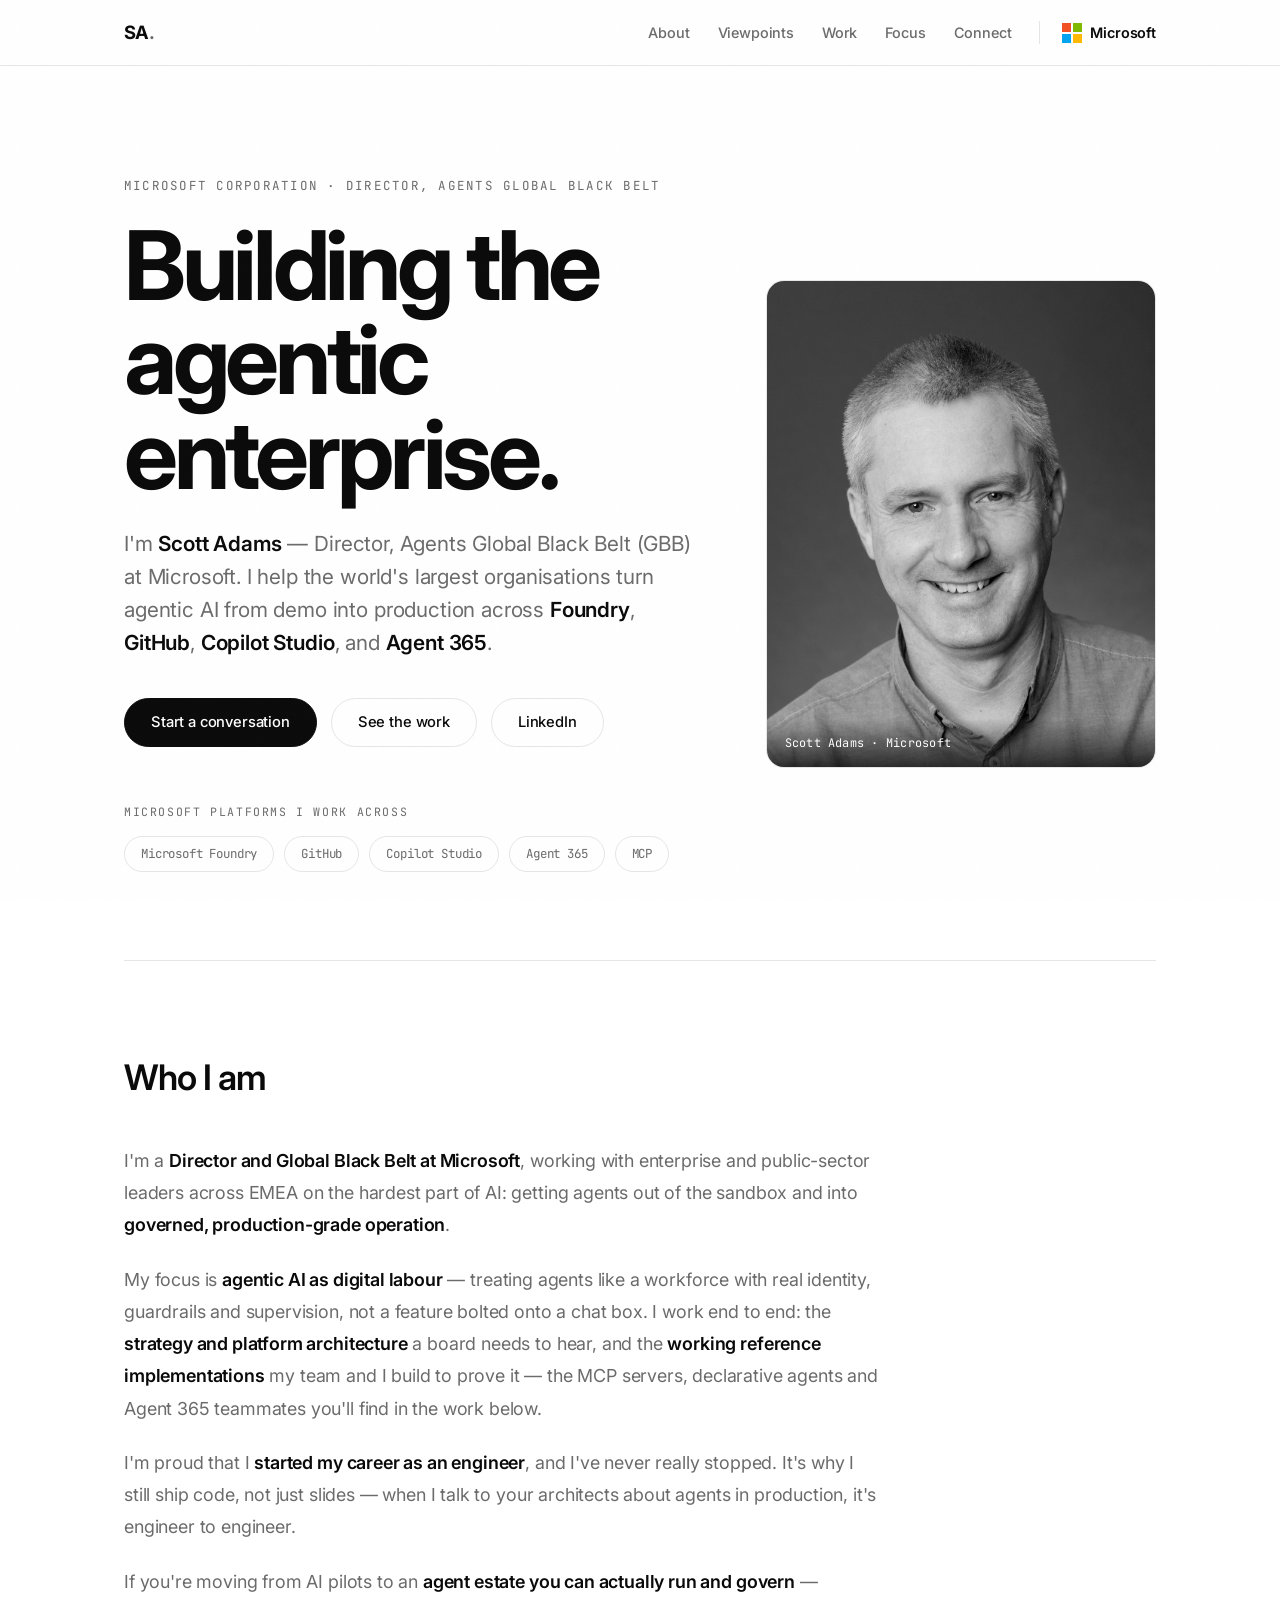
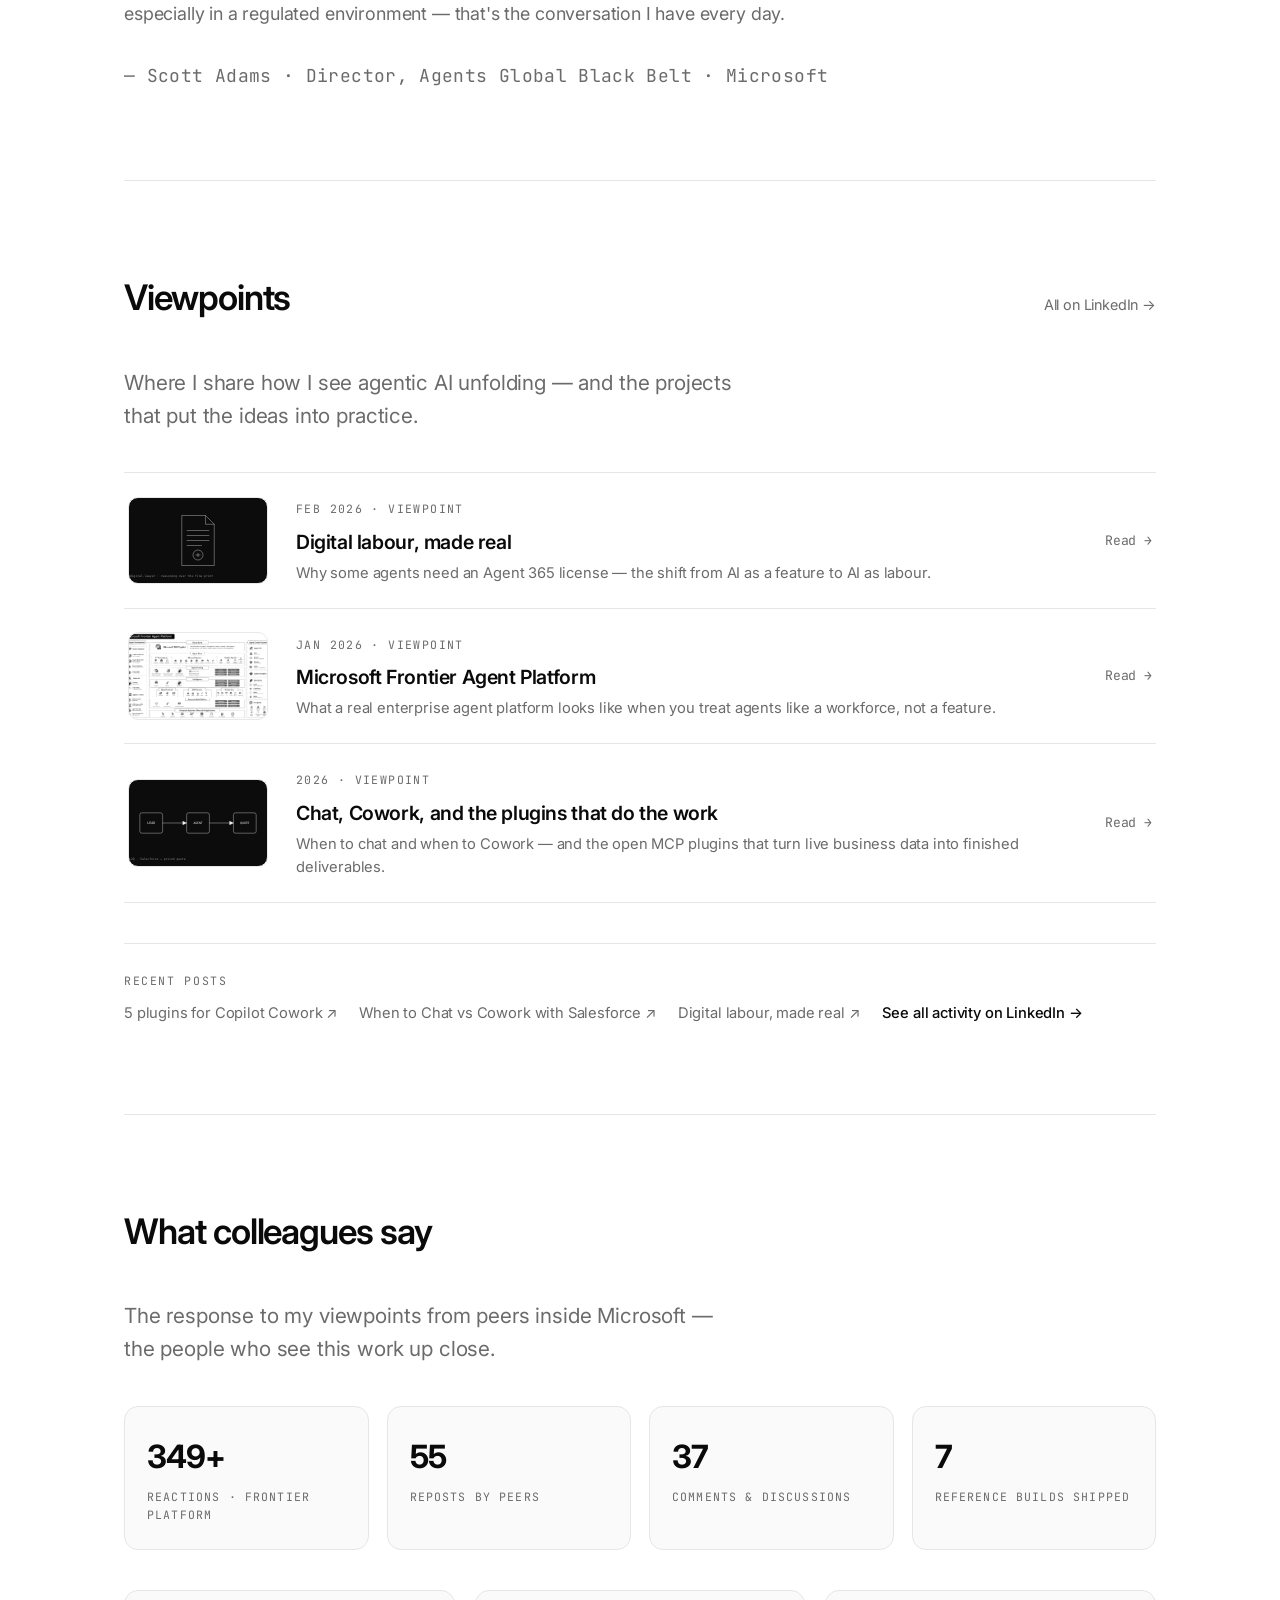
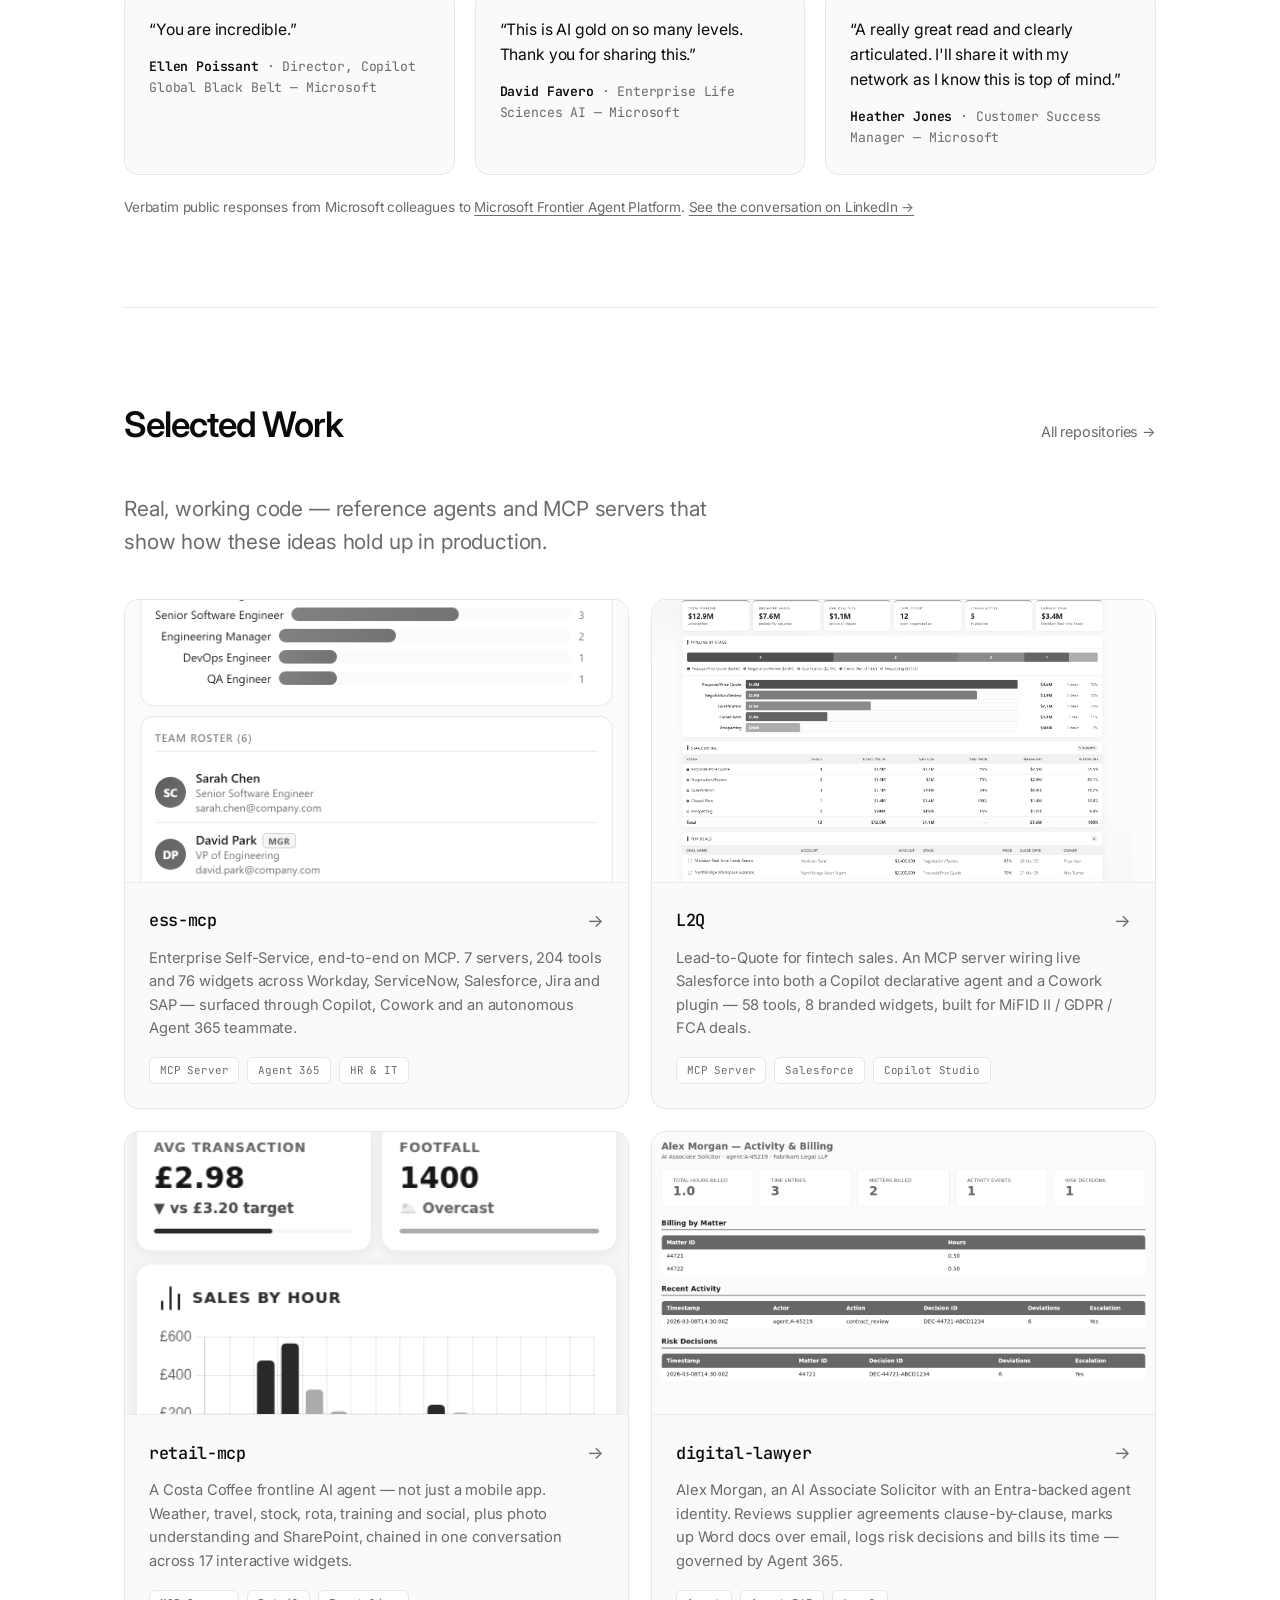
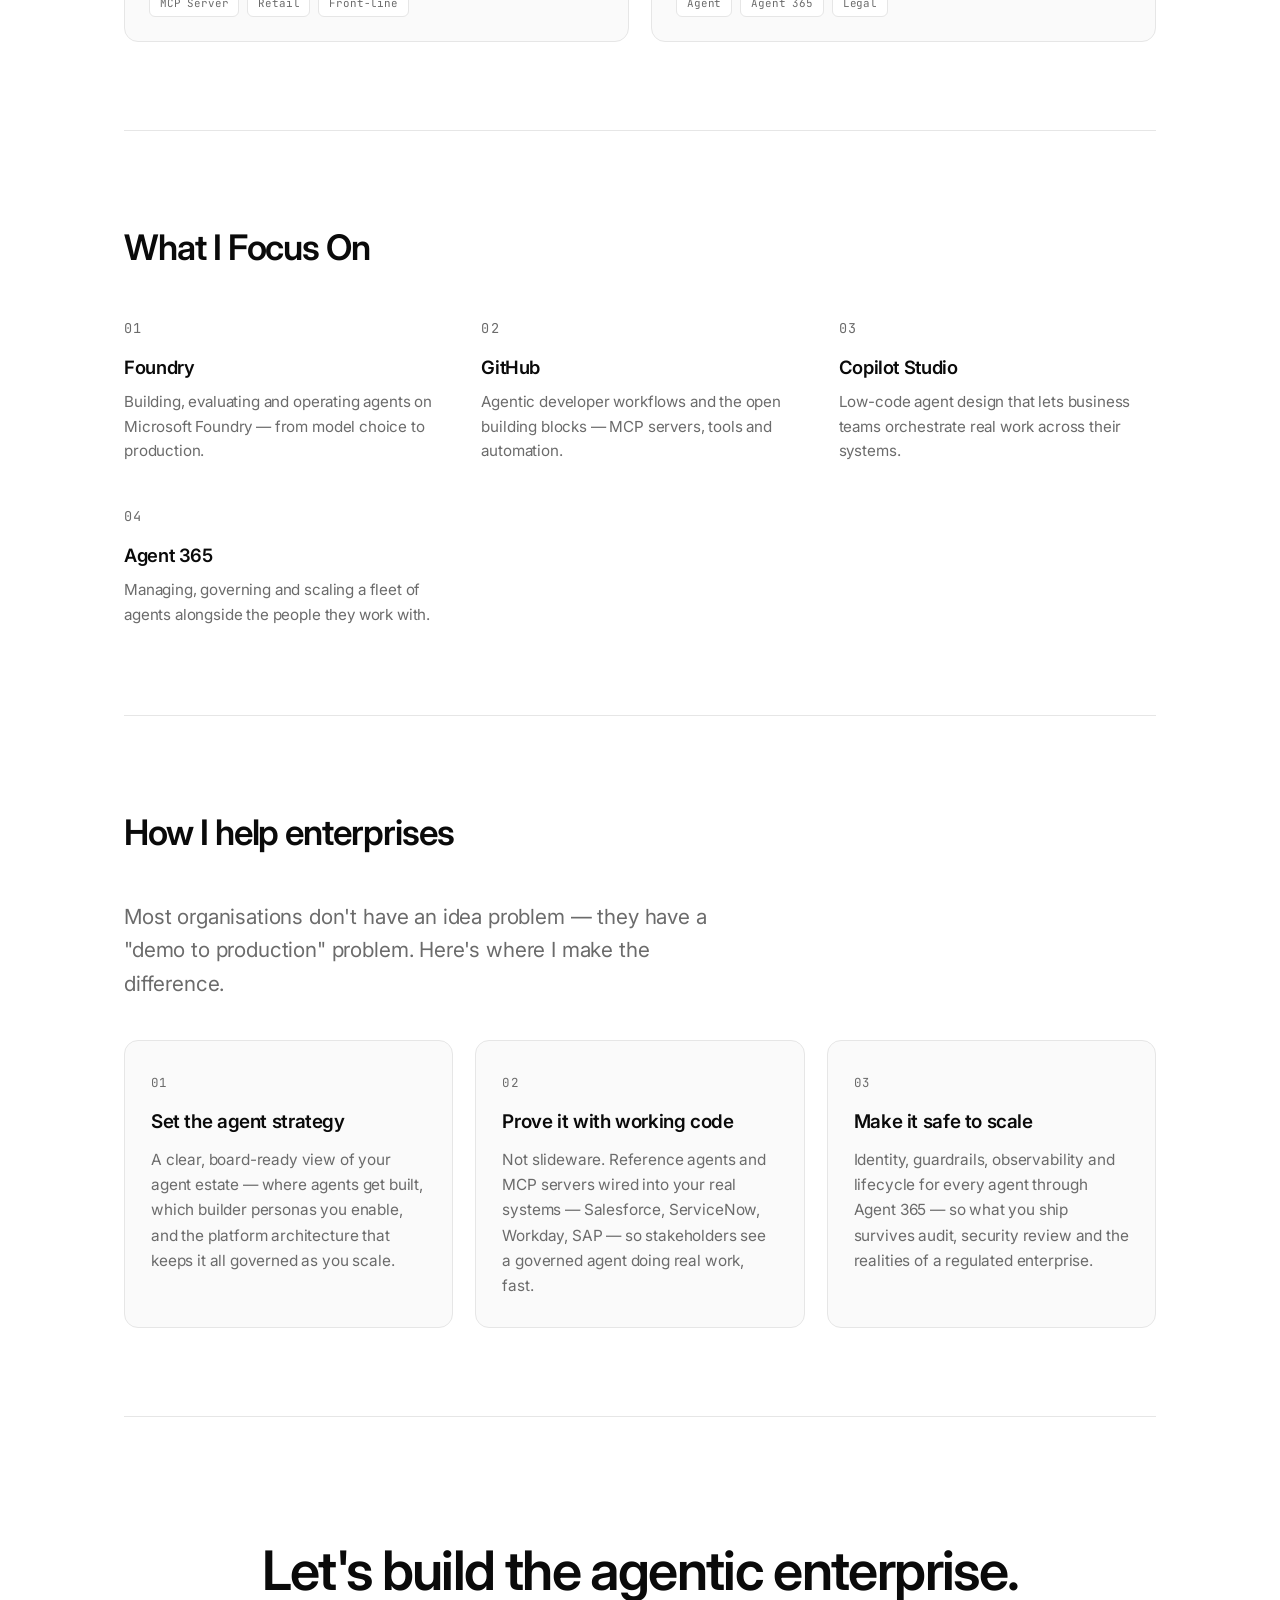
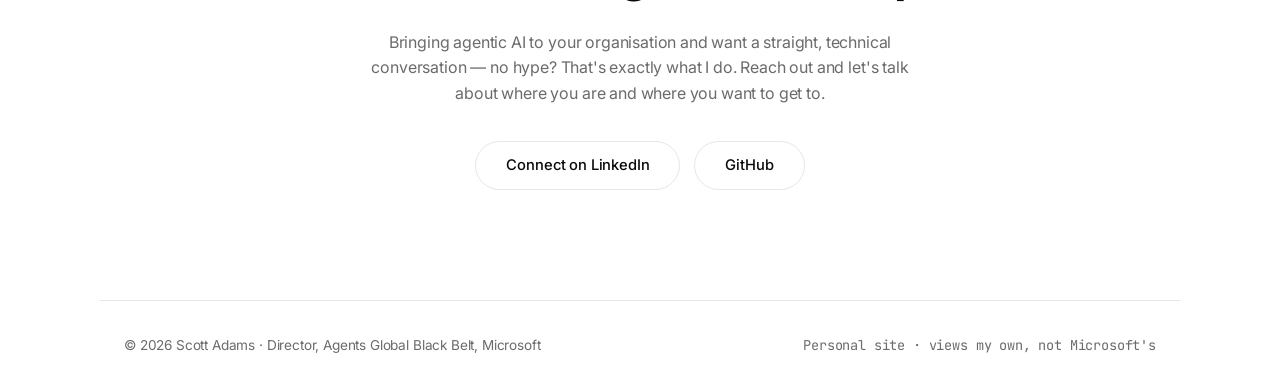
==== index.html @ bdc17e1f "Microsoft-employee endorsements only; explicit Microsoft branding (logo, role, platforms); add engin" ====
<!DOCTYPE html>
<html lang="en">
<head>
  <meta charset="UTF-8" />
  <meta name="viewport" content="width=device-width, initial-scale=1.0" />
  <title>Scott Adams — Agents Global Black Belt</title>
  <meta name="description" content="Scott Adams — Director, Agents Global Black Belt (GBB) at Microsoft. Agentic AI across Foundry, GitHub, Copilot Studio, and Agent 365." />
  <meta name="author" content="Scott Adams" />

  <!-- Open Graph -->
  <meta property="og:title" content="Scott Adams — Agents Global Black Belt" />
  <meta property="og:description" content="Director, Agents Global Black Belt (GBB) at Microsoft. Agentic AI across Foundry, GitHub, Copilot Studio, and Agent 365." />
  <meta property="og:type" content="website" />
  <meta property="og:url" content="https://scott-adams.ai" />
  <meta property="og:image" content="https://scott-adams.ai/assets/me/scott.jpg" />

  <link rel="icon" href="https://avatars.githubusercontent.com/u/22813976?s=64&v=4" />
  <link rel="preconnect" href="https://fonts.googleapis.com" />
  <link rel="preconnect" href="https://fonts.gstatic.com" crossorigin />
  <link href="https://fonts.googleapis.com/css2?family=Inter:wght@300;400;500;600;700&family=JetBrains+Mono:wght@400;500&display=swap" rel="stylesheet" />
  <link rel="stylesheet" href="styles.css" />
</head>
<body>
  <div class="grain" aria-hidden="true"></div>

  <header class="site-header">
    <nav class="nav">
      <a href="#top" class="brand">SA<span class="dot">.</span></a>
      <div class="nav-right">
        <div class="nav-links">
          <a href="#about">About</a>
          <a href="#viewpoints">Viewpoints</a>
          <a href="#work">Work</a>
          <a href="#focus">Focus</a>
          <a href="#connect">Connect</a>
        </div>
        <span class="nav-ms" aria-label="Microsoft">
          <span class="ms-logo" aria-hidden="true"><i></i><i></i><i></i><i></i></span>
          Microsoft
        </span>
      </div>
    </nav>
  </header>

  <main id="top">
    <!-- HERO -->
    <section class="hero">
      <div class="hero-grid">
        <div class="hero-copy">
          <p class="eyebrow">Microsoft Corporation · Director, Agents Global Black Belt</p>
          <h1>Building the<br />agentic enterprise.</h1>
          <p class="lede">
            I'm <strong>Scott Adams</strong> — Director, Agents Global Black Belt (GBB) at Microsoft.
            I help the world's largest organisations turn agentic AI from demo into
            production across <strong>Foundry</strong>, <strong>GitHub</strong>,
            <strong>Copilot Studio</strong>, and <strong>Agent 365</strong>.
          </p>
          <div class="hero-actions">
            <a class="btn btn-primary" href="#connect">Start a conversation</a>
            <a class="btn btn-ghost" href="#work">See the work</a>
            <a class="btn btn-ghost" href="https://www.linkedin.com/in/adamsscott/" target="_blank" rel="noopener">LinkedIn</a>
          </div>
          <div class="pills-block">
            <span class="pills-label">Microsoft platforms I work across</span>
            <ul class="pills">
              <li>Microsoft Foundry</li>
              <li>GitHub</li>
              <li>Copilot Studio</li>
              <li>Agent 365</li>
              <li>MCP</li>
            </ul>
          </div>
        </div>
        <figure class="hero-portrait">
          <img src="assets/me/scott.jpg" alt="Scott Adams, Director, Agents Global Black Belt at Microsoft" />
          <figcaption>Scott Adams · Microsoft</figcaption>
        </figure>
      </div>
    </section>

    <!-- ABOUT -->
    <section id="about" class="section">
      <div class="section-head"><h2>Who I am</h2></div>
      <div class="about-grid">
        <p>
          I'm a <strong>Director and Global Black Belt at Microsoft</strong>, working with
          enterprise and public-sector leaders across EMEA on the hardest part of AI: getting
          agents out of the sandbox and into <strong>governed, production-grade operation</strong>.
        </p>
        <p>
          My focus is <strong>agentic AI as digital labour</strong> — treating agents like a
          workforce with real identity, guardrails and supervision, not a feature bolted onto a
          chat box. I work end to end: the <strong>strategy and platform architecture</strong> a
          board needs to hear, and the <strong>working reference implementations</strong> my team
          and I build to prove it — the MCP servers, declarative agents and Agent 365 teammates
          you'll find in the work below.
        </p>
        <p>
          I'm proud that I <strong>started my career as an engineer</strong>, and I've never really
          stopped. It's why I still ship code, not just slides — when I talk to your architects
          about agents in production, it's engineer to engineer.
        </p>
        <p>
          If you're moving from AI pilots to an <strong>agent estate you can actually run and
          govern</strong> — especially in a regulated environment — that's the conversation I have
          every day.
        </p>
        <p class="about-sign">— Scott Adams · Director, Agents Global Black Belt · Microsoft</p>
      </div>
    </section>

    <!-- VIEWPOINTS / ARTICLES -->
    <section id="viewpoints" class="section">
      <div class="section-head">
        <h2>Viewpoints</h2>
        <a class="section-link" href="https://www.linkedin.com/in/adamsscott/recent-activity/articles/" target="_blank" rel="noopener">All on LinkedIn →</a>
      </div>
      <p class="lede" style="margin-bottom:40px">
        Where I share how I see agentic AI unfolding — and the projects that put the ideas into practice.
      </p>

      <div class="article-list">
        <a class="article" href="articles/article-1.html">
          <div class="article-thumb" style="background-image:url('assets/cover-digital-lawyer.svg')"></div>
          <div class="article-text">
            <span class="article-meta">Feb 2026 · Viewpoint</span>
            <h3>Digital labour, made real</h3>
            <p>Why some agents need an Agent 365 license — the shift from AI as a feature to AI as labour.</p>
          </div>
          <span class="article-cta">Read →</span>
        </a>
        <a class="article" href="articles/article-2.html">
          <div class="article-thumb" style="background-image:url('assets/article-frontier/platform-diagram.jpg')"></div>
          <div class="article-text">
            <span class="article-meta">Jan 2026 · Viewpoint</span>
            <h3>Microsoft Frontier Agent Platform</h3>
            <p>What a real enterprise agent platform looks like when you treat agents like a workforce, not a feature.</p>
          </div>
          <span class="article-cta">Read →</span>
        </a>
        <a class="article" href="articles/cowork.html">
          <div class="article-thumb" style="background-image:url('assets/cover-l2q.svg')"></div>
          <div class="article-text">
            <span class="article-meta">2026 · Viewpoint</span>
            <h3>Chat, Cowork, and the plugins that do the work</h3>
            <p>When to chat and when to Cowork — and the open MCP plugins that turn live business data into finished deliverables.</p>
          </div>
          <span class="article-cta">Read →</span>
        </a>
      </div>

      <div class="posts-strip">
        <span class="posts-label">Recent posts</span>
        <a class="post-link" href="https://www.linkedin.com/feed/update/urn:li:activity:7466249628489764864/" target="_blank" rel="noopener">5 plugins for Copilot Cowork ↗</a>
        <a class="post-link" href="https://www.linkedin.com/feed/update/urn:li:activity:7468298067860180993/" target="_blank" rel="noopener">When to Chat vs Cowork with Salesforce ↗</a>
        <a class="post-link" href="https://www.linkedin.com/pulse/digital-labour-made-real-why-some-agents-need-agent-365-scott-adams-vcbqf" target="_blank" rel="noopener">Digital labour, made real ↗</a>
        <a class="post-link post-more" href="https://www.linkedin.com/in/adamsscott/recent-activity/all/" target="_blank" rel="noopener">See all activity on LinkedIn →</a>
      </div>
    </section>

    <!-- PROOF -->
    <section id="proof" class="section">
      <div class="section-head"><h2>What colleagues say</h2></div>
      <p class="lede" style="margin-bottom:40px">
        The response to my viewpoints from peers inside Microsoft — the people who see this work up close.
      </p>
      <div class="proof-stats">
        <div class="proof-stat"><span class="n">349+</span><span class="l">Reactions · Frontier platform</span></div>
        <div class="proof-stat"><span class="n">55</span><span class="l">Reposts by peers</span></div>
        <div class="proof-stat"><span class="n">37</span><span class="l">Comments &amp; discussions</span></div>
        <div class="proof-stat"><span class="n">7</span><span class="l">Reference builds shipped</span></div>
      </div>
      <div class="quotes">
        <figure class="quote">
          <p>“You are incredible.”</p>
          <cite><strong>Ellen Poissant</strong> · Director, Copilot Global Black Belt — Microsoft</cite>
        </figure>
        <figure class="quote">
          <p>“This is AI gold on so many levels. Thank you for sharing this.”</p>
          <cite><strong>David Favero</strong> · Enterprise Life Sciences AI — Microsoft</cite>
        </figure>
        <figure class="quote">
          <p>“A really great read and clearly articulated. I'll share it with my network as I know this is top of mind.”</p>
          <cite><strong>Heather Jones</strong> · Customer Success Manager — Microsoft</cite>
        </figure>
      </div>
      <p class="proof-note">
        Verbatim public responses from Microsoft colleagues to <a href="articles/article-2.html">Microsoft Frontier Agent Platform</a>.
        <a href="https://www.linkedin.com/in/adamsscott/recent-activity/all/" target="_blank" rel="noopener">See the conversation on LinkedIn →</a>
      </p>
    </section>

    <!-- WORK / REPOS -->
    <section id="work" class="section">
      <div class="section-head">
        <h2>Selected Work</h2>
        <a class="section-link" href="https://github.com/scadam?tab=repositories" target="_blank" rel="noopener">All repositories →</a>
      </div>
      <p class="lede" style="margin-bottom:40px">
        Real, working code — reference agents and MCP servers that show how these ideas hold up in production.
      </p>

      <div class="work-grid" id="repo-grid">
        <a class="repo" href="repos/ess-mcp.html">
          <div class="repo-cover" style="background-image:url('assets/repos/ess-mcp/widget-team-dashboard.png')"></div>
          <div class="repo-body">
            <div class="repo-head"><h3>ess-mcp</h3><span class="arrow">→</span></div>
            <p>Enterprise Self-Service, end-to-end on MCP. 7 servers, 204 tools and 76 widgets across Workday, ServiceNow, Salesforce, Jira and SAP — surfaced through Copilot, Cowork and an autonomous Agent 365 teammate.</p>
            <div class="tags"><span class="tag">MCP Server</span><span class="tag">Agent 365</span><span class="tag">HR &amp; IT</span></div>
          </div>
        </a>

        <a class="repo" href="repos/L2Q.html">
          <div class="repo-cover" style="background-image:url('assets/repos/L2Q/pipeline.png')"></div>
          <div class="repo-body">
            <div class="repo-head"><h3>L2Q</h3><span class="arrow">→</span></div>
            <p>Lead-to-Quote for fintech sales. An MCP server wiring live Salesforce into both a Copilot declarative agent and a Cowork plugin — 58 tools, 8 branded widgets, built for MiFID II / GDPR / FCA deals.</p>
            <div class="tags"><span class="tag">MCP Server</span><span class="tag">Salesforce</span><span class="tag">Copilot Studio</span></div>
          </div>
        </a>

        <a class="repo" href="repos/retail-mcp.html">
          <div class="repo-cover" style="background-image:url('assets/repos/retail-mcp/dashboard.png')"></div>
          <div class="repo-body">
            <div class="repo-head"><h3>retail-mcp</h3><span class="arrow">→</span></div>
            <p>A Costa Coffee frontline AI agent — not just a mobile app. Weather, travel, stock, rota, training and social, plus photo understanding and SharePoint, chained in one conversation across 17 interactive widgets.</p>
            <div class="tags"><span class="tag">MCP Server</span><span class="tag">Retail</span><span class="tag">Front-line</span></div>
          </div>
        </a>

        <a class="repo" href="repos/digital-lawyer.html">
          <div class="repo-cover" style="background-image:url('assets/repos/digital-lawyer/activity-dashboard.png')"></div>
          <div class="repo-body">
            <div class="repo-head"><h3>digital-lawyer</h3><span class="arrow">→</span></div>
            <p>Alex Morgan, an AI Associate Solicitor with an Entra-backed agent identity. Reviews supplier agreements clause-by-clause, marks up Word docs over email, logs risk decisions and bills its time — governed by Agent 365.</p>
            <div class="tags"><span class="tag">Agent</span><span class="tag">Agent 365</span><span class="tag">Legal</span></div>
          </div>
        </a>
      </div>
    </section>

    <!-- FOCUS -->
    <section id="focus" class="section">
      <div class="section-head"><h2>What I Focus On</h2></div>
      <div class="focus-grid">
        <div class="focus-item">
          <span class="focus-num">01</span>
          <h3>Foundry</h3>
          <p>Building, evaluating and operating agents on Microsoft Foundry — from model choice to production.</p>
        </div>
        <div class="focus-item">
          <span class="focus-num">02</span>
          <h3>GitHub</h3>
          <p>Agentic developer workflows and the open building blocks — MCP servers, tools and automation.</p>
        </div>
        <div class="focus-item">
          <span class="focus-num">03</span>
          <h3>Copilot Studio</h3>
          <p>Low-code agent design that lets business teams orchestrate real work across their systems.</p>
        </div>
        <div class="focus-item">
          <span class="focus-num">04</span>
          <h3>Agent 365</h3>
          <p>Managing, governing and scaling a fleet of agents alongside the people they work with.</p>
        </div>
      </div>
    </section>

    <!-- HOW I HELP -->
    <section id="help" class="section">
      <div class="section-head"><h2>How I help enterprises</h2></div>
      <p class="lede" style="margin-bottom:40px">
        Most organisations don't have an idea problem — they have a "demo to production" problem.
        Here's where I make the difference.
      </p>
      <div class="help-grid">
        <div class="help-item">
          <span class="help-num">01</span>
          <h3>Set the agent strategy</h3>
          <p>A clear, board-ready view of your agent estate — where agents get built, which builder personas you enable, and the platform architecture that keeps it all governed as you scale.</p>
        </div>
        <div class="help-item">
          <span class="help-num">02</span>
          <h3>Prove it with working code</h3>
          <p>Not slideware. Reference agents and MCP servers wired into your real systems — Salesforce, ServiceNow, Workday, SAP — so stakeholders see a governed agent doing real work, fast.</p>
        </div>
        <div class="help-item">
          <span class="help-num">03</span>
          <h3>Make it safe to scale</h3>
          <p>Identity, guardrails, observability and lifecycle for every agent through Agent 365 — so what you ship survives audit, security review and the realities of a regulated enterprise.</p>
        </div>
      </div>
    </section>

    <!-- CONNECT -->
    <section id="connect" class="section connect">
      <h2>Let's build the agentic enterprise.</h2>
      <p class="connect-lede">Bringing agentic AI to your organisation and want a straight, technical conversation — no hype? That's exactly what I do. Reach out and let's talk about where you are and where you want to get to.</p>
      <div class="connect-links">
        <a href="https://www.linkedin.com/in/adamsscott/" target="_blank" rel="noopener">Connect on LinkedIn</a>
        <a href="https://github.com/scadam" target="_blank" rel="noopener">GitHub</a>
      </div>
    </section>
  </main>

  <footer class="site-footer">
    <span>© <span id="year"></span> Scott Adams · Director, Agents Global Black Belt, Microsoft</span>
    <span class="footer-note">Personal site · views my own, not Microsoft's</span>
  </footer>

  <script>
    document.getElementById('year').textContent = new Date().getFullYear();
  </script>
</body>
</html>
---- styles.css ----
/* ---------------------------------------------------------
   Scott Adams — scott-adams.ai
   Clean, minimal, monochrome
--------------------------------------------------------- */

:root {
  --bg: #ffffff;
  --fg: #0a0a0a;
  --muted: #6b6b6b;
  --line: #e6e6e6;
  --card: #fafafa;
  --accent: #0a0a0a;
  --max: 1080px;
  --radius: 14px;
}

@media (prefers-color-scheme: dark) {
  :root {
    --bg: #0a0a0a;
    --fg: #f2f2f2;
    --muted: #9a9a9a;
    --line: #1e1e1e;
    --card: #121212;
    --accent: #f2f2f2;
  }
}

* { box-sizing: border-box; margin: 0; padding: 0; }

html { scroll-behavior: smooth; }

body {
  font-family: 'Inter', -apple-system, BlinkMacSystemFont, 'Segoe UI', sans-serif;
  background: var(--bg);
  color: var(--fg);
  line-height: 1.6;
  -webkit-font-smoothing: antialiased;
  letter-spacing: -0.01em;
}

/* subtle film grain for texture */
.grain {
  position: fixed; inset: 0; pointer-events: none; z-index: 9999;
  opacity: 0.025;
  background-image: url("data:image/svg+xml,%3Csvg xmlns='http://www.w3.org/2000/svg' width='120' height='120'%3E%3Cfilter id='n'%3E%3CfeTurbulence type='fractalNoise' baseFrequency='0.9' numOctaves='2'/%3E%3C/filter%3E%3Crect width='100%25' height='100%25' filter='url(%23n)'/%3E%3C/svg%3E");
}

a { color: inherit; text-decoration: none; }

/* ---------- Header ---------- */
.site-header {
  position: sticky; top: 0; z-index: 100;
  backdrop-filter: saturate(180%) blur(12px);
  background: color-mix(in srgb, var(--bg) 78%, transparent);
  border-bottom: 1px solid var(--line);
}
.nav {
  max-width: var(--max); margin: 0 auto;
  padding: 18px 24px;
  display: flex; align-items: center; justify-content: space-between;
}
.brand { font-weight: 700; font-size: 1.15rem; letter-spacing: -0.03em; }
.brand .dot { color: var(--muted); }
.nav-right { display: flex; align-items: center; gap: 28px; }
.nav-links { display: flex; gap: 28px; }
.nav-links a {
  font-size: 0.9rem; color: var(--muted); font-weight: 500;
  transition: color 0.2s;
}
.nav-links a:hover { color: var(--fg); }
.nav-ms {
  display: inline-flex; align-items: center; gap: 8px;
  font-size: 0.9rem; font-weight: 600; color: var(--fg);
  padding-left: 22px; border-left: 1px solid var(--line);
}
.ms-logo { display: grid; grid-template-columns: 9px 9px; grid-template-rows: 9px 9px; gap: 2px; }
.ms-logo i { display: block; width: 9px; height: 9px; }
.ms-logo i:nth-child(1) { background: #F25022; }
.ms-logo i:nth-child(2) { background: #7FBA00; }
.ms-logo i:nth-child(3) { background: #00A4EF; }
.ms-logo i:nth-child(4) { background: #FFB900; }
@media (max-width: 560px) { .nav-ms { display: none; } }

/* ---------- Layout ---------- */
main { max-width: var(--max); margin: 0 auto; padding: 0 24px; }

.section { padding: 88px 0; border-top: 1px solid var(--line); }
.section-head {
  display: flex; align-items: baseline; justify-content: space-between;
  margin-bottom: 40px; flex-wrap: wrap; gap: 12px;
}
h2 { font-size: clamp(1.6rem, 3vw, 2.2rem); font-weight: 600; letter-spacing: -0.03em; }
.section-link { font-size: 0.9rem; color: var(--muted); transition: color 0.2s; }
.section-link:hover { color: var(--fg); }

/* ---------- Hero ---------- */
.hero { padding: 110px 0 88px; }
.hero-grid {
  display: grid;
  grid-template-columns: 1.35fr 0.9fr;
  gap: 56px; align-items: center;
}
.hero-portrait {
  position: relative;
  border-radius: 18px; overflow: hidden;
  border: 1px solid var(--line);
  background: var(--card);
  aspect-ratio: 4 / 5;
}
.hero-portrait img {
  width: 100%; height: 100%; object-fit: cover; display: block;
  filter: grayscale(1) contrast(1.03);
  transition: filter 0.4s ease;
}
.hero-portrait:hover img { filter: grayscale(0) contrast(1); }
.hero-portrait figcaption {
  position: absolute; left: 0; right: 0; bottom: 0;
  padding: 16px 18px 14px;
  background: linear-gradient(to top, rgba(0,0,0,0.72), rgba(0,0,0,0));
  color: #fff;
  font-family: 'JetBrains Mono', monospace; font-size: 0.74rem; letter-spacing: 0.02em;
}
@media (max-width: 860px) {
  .hero-grid { grid-template-columns: 1fr; gap: 40px; }
  .hero-portrait { max-width: 320px; }
}
.eyebrow {
  font-family: 'JetBrains Mono', monospace;
  font-size: 0.78rem; text-transform: uppercase; letter-spacing: 0.18em;
  color: var(--muted); margin-bottom: 22px;
}
.hero h1 {
  font-size: clamp(3rem, 9vw, 6rem);
  font-weight: 700; letter-spacing: -0.045em; line-height: 0.98;
  margin-bottom: 26px;
}
.lede {
  font-size: clamp(1.05rem, 2vw, 1.3rem);
  color: var(--muted); max-width: 620px; font-weight: 400;
}
.lede strong { color: var(--fg); font-weight: 600; }

.hero-actions { display: flex; gap: 14px; margin: 38px 0 56px; flex-wrap: wrap; }
.btn {
  display: inline-flex; align-items: center;
  padding: 12px 26px; border-radius: 999px;
  font-size: 0.92rem; font-weight: 500;
  border: 1px solid var(--fg); transition: all 0.2s;
}
.btn-primary { background: var(--accent); color: var(--bg); }
.btn-primary:hover { opacity: 0.85; transform: translateY(-1px); }
.btn-ghost { background: transparent; color: var(--fg); border-color: var(--line); }
.btn-ghost:hover { border-color: var(--fg); transform: translateY(-1px); }

.stats { list-style: none; display: flex; gap: 56px; flex-wrap: wrap; }
.stats li { display: flex; flex-direction: column; }
.stat-num { font-size: 2rem; font-weight: 700; letter-spacing: -0.03em; }
.stat-label {
  font-size: 0.78rem; text-transform: uppercase; letter-spacing: 0.1em;
  color: var(--muted);
}

/* ---------- Repo grid ---------- */
.grid {
  display: grid;
  grid-template-columns: repeat(auto-fill, minmax(280px, 1fr));
  gap: 18px;
}
.card {
  background: var(--card);
  border: 1px solid var(--line);
  border-radius: var(--radius);
  padding: 26px 24px;
  display: flex; flex-direction: column; gap: 12px;
  transition: transform 0.2s, border-color 0.2s;
}
.card:hover { transform: translateY(-3px); border-color: var(--fg); }
.card-top { display: flex; align-items: center; justify-content: space-between; gap: 10px; }
.card h3 {
  font-family: 'JetBrains Mono', monospace;
  font-size: 1rem; font-weight: 500; letter-spacing: -0.02em;
}
.card p { font-size: 0.92rem; color: var(--muted); flex: 1; }
.badge {
  font-size: 0.72rem; font-family: 'JetBrains Mono', monospace;
  color: var(--muted); white-space: nowrap;
}
.lang {
  font-size: 0.74rem; font-family: 'JetBrains Mono', monospace;
  color: var(--muted); display: inline-flex; align-items: center; gap: 7px;
}
.lang::before {
  content: ''; width: 8px; height: 8px; border-radius: 50%;
  background: var(--fg); opacity: 0.55;
}

/* ---------- Hero pills ---------- */
.pills-block { margin-top: 44px; }
.pills-label {
  display: block; margin-bottom: 14px;
  font-family: 'JetBrains Mono', monospace; font-size: 0.72rem;
  text-transform: uppercase; letter-spacing: 0.14em; color: var(--muted);
}
.pills {
  list-style: none; display: flex; flex-wrap: wrap; gap: 10px; margin-top: 0;
}
.pills li {
  font-family: 'JetBrains Mono', monospace; font-size: 0.78rem;
  padding: 7px 16px; border: 1px solid var(--line); border-radius: 999px;
  color: var(--muted);
}

/* ---------- Work grid (visual repo cards) ---------- */
.work-grid {
  display: grid;
  grid-template-columns: repeat(2, 1fr);
  gap: 22px;
}
.repo {
  display: flex; flex-direction: column;
  background: var(--card);
  border: 1px solid var(--line);
  border-radius: var(--radius);
  overflow: hidden;
  transition: transform 0.25s, border-color 0.25s, box-shadow 0.25s;
}
.repo:hover {
  transform: translateY(-4px);
  border-color: var(--fg);
  box-shadow: 0 18px 40px -24px rgba(0,0,0,0.6);
}
.repo-cover {
  aspect-ratio: 16 / 9;
  background-size: cover; background-position: center;
  border-bottom: 1px solid var(--line);
  filter: grayscale(1) contrast(1.05);
  transition: transform 0.4s ease;
}
.repo:hover .repo-cover { transform: scale(1.04); filter: grayscale(0) contrast(1); }
.repo-body { padding: 24px; display: flex; flex-direction: column; gap: 12px; flex: 1; }
.repo-head { display: flex; align-items: center; justify-content: space-between; gap: 10px; }
.repo-head h3 {
  font-family: 'JetBrains Mono', monospace;
  font-size: 1.05rem; font-weight: 500; letter-spacing: -0.02em;
}
.repo-body p { font-size: 0.92rem; color: var(--muted); flex: 1; }

@media (max-width: 720px) {
  .work-grid { grid-template-columns: 1fr; }
}

/* ---------- Repo card tags ---------- */
.arrow { color: var(--muted); font-size: 1.1rem; transition: transform 0.2s, color 0.2s; }
.repo:hover .arrow { color: var(--fg); transform: translate(2px, -2px); }
.tags { display: flex; flex-wrap: wrap; gap: 8px; margin-top: 4px; }
.tag {
  font-family: 'JetBrains Mono', monospace; font-size: 0.68rem;
  padding: 4px 10px; border-radius: 6px;
  background: var(--bg); border: 1px solid var(--line); color: var(--muted);
}

/* ---------- Recent posts strip ---------- */
.posts-strip {
  margin-top: 40px; padding-top: 28px; border-top: 1px solid var(--line);
  display: flex; flex-wrap: wrap; align-items: center; gap: 12px 22px;
}
.posts-label {
  font-family: 'JetBrains Mono', monospace; font-size: 0.72rem;
  text-transform: uppercase; letter-spacing: 0.14em; color: var(--muted);
  width: 100%;
}
.post-link { font-size: 0.92rem; color: var(--muted); transition: color 0.2s; }
.post-link:hover { color: var(--fg); }
.post-more { color: var(--fg); font-weight: 500; }

/* ---------- Articles / Viewpoints ---------- */
.article-list { display: flex; flex-direction: column; gap: 0; }
.article {
  display: grid;
  grid-template-columns: 140px 1fr auto;
  gap: 28px; align-items: center;
  padding: 22px 4px;
  border-top: 1px solid var(--line);
  transition: padding 0.2s;
}
.article:last-child { border-bottom: 1px solid var(--line); }
.article:hover { padding-left: 14px; }
.article-thumb {
  width: 140px; aspect-ratio: 16 / 10;
  background-size: cover; background-position: center;
  border: 1px solid var(--line); border-radius: 10px;
  filter: grayscale(1) contrast(1.02);
  transition: filter 0.3s;
}
.article:hover .article-thumb { filter: grayscale(0) contrast(1); }
.article-text { min-width: 0; }
.article-meta {
  font-family: 'JetBrains Mono', monospace;
  font-size: 0.72rem; text-transform: uppercase; letter-spacing: 0.12em;
  color: var(--muted);
}
.article h3 { font-size: 1.22rem; font-weight: 600; letter-spacing: -0.02em; margin: 6px 0 4px; }
.article p { color: var(--muted); font-size: 0.92rem; }
.article-cta {
  font-family: 'JetBrains Mono', monospace;
  font-size: 0.82rem; color: var(--muted); white-space: nowrap;
}
.article:hover .article-cta { color: var(--fg); }

@media (max-width: 640px) {
  .article { grid-template-columns: 88px 1fr; gap: 16px; }
  .article-thumb { width: 88px; }
  .article-cta { display: none; }
}

/* ---------- Article page ---------- */
.article-page { max-width: 720px; margin: 0 auto; padding: 0 24px; }
.article-back {
  display: inline-flex; align-items: center; gap: 8px;
  font-family: 'JetBrains Mono', monospace; font-size: 0.82rem;
  color: var(--muted); margin: 48px 0 40px; transition: color 0.2s;
}
.article-back:hover { color: var(--fg); }
.article-header { border-bottom: 1px solid var(--line); padding-bottom: 32px; margin-bottom: 40px; }
.article-header .article-meta { display: block; margin-bottom: 16px; }
.article-header h1 {
  font-size: clamp(2rem, 5vw, 3rem); font-weight: 700;
  letter-spacing: -0.035em; line-height: 1.05;
}
.article-body { font-size: 1.08rem; line-height: 1.8; color: var(--fg); }
.article-figure { margin: 0 0 36px; }
.article-figure img {
  width: 100%; height: auto; display: block;
  border: 1px solid var(--line); border-radius: var(--radius);
}
.article-figure figcaption {
  margin-top: 12px; font-family: 'JetBrains Mono', monospace;
  font-size: 0.78rem; color: var(--muted); text-align: center;
}
.article-body p { margin-bottom: 24px; color: var(--muted); }
.article-body h2 { font-size: 1.5rem; margin: 40px 0 16px; letter-spacing: -0.02em; }
.article-body a { text-decoration: underline; text-underline-offset: 3px; }
.article-footer {
  margin: 56px 0 88px; padding-top: 32px; border-top: 1px solid var(--line);
}

/* ---------- Focus ---------- */
.focus-grid {
  display: grid; grid-template-columns: repeat(auto-fit, minmax(260px, 1fr));
  gap: 40px;
}
.focus-num {
  font-family: 'JetBrains Mono', monospace;
  font-size: 0.85rem; color: var(--muted); letter-spacing: 0.1em;
}
.focus-item h3 { font-size: 1.15rem; font-weight: 600; margin: 12px 0 8px; letter-spacing: -0.02em; }
.focus-item p { color: var(--muted); font-size: 0.95rem; }

/* ---------- About ---------- */
.about-grid { display: grid; grid-template-columns: 1fr; gap: 22px; max-width: 760px; }
.about-grid p { font-size: 1.12rem; line-height: 1.8; color: var(--muted); }
.about-grid p strong { color: var(--fg); font-weight: 600; }
.about-sign {
  font-family: 'JetBrains Mono', monospace; font-size: 0.8rem;
  color: var(--muted); letter-spacing: 0.02em; margin-top: 8px;
}

/* ---------- Proof strip ---------- */
.proof-stats {
  display: grid; grid-template-columns: repeat(auto-fit, minmax(150px, 1fr));
  gap: 18px; margin-bottom: 40px;
}
.proof-stat {
  border: 1px solid var(--line); border-radius: var(--radius);
  background: var(--card); padding: 24px 22px;
}
.proof-stat .n { font-size: 2rem; font-weight: 700; letter-spacing: -0.03em; display: block; }
.proof-stat .l {
  font-family: 'JetBrains Mono', monospace; font-size: 0.72rem;
  text-transform: uppercase; letter-spacing: 0.1em; color: var(--muted);
  margin-top: 6px; display: block;
}
.quotes { display: grid; grid-template-columns: repeat(auto-fit, minmax(280px, 1fr)); gap: 20px; }
.quote {
  border: 1px solid var(--line); border-radius: var(--radius);
  background: var(--card); padding: 26px 24px;
  display: flex; flex-direction: column; gap: 14px;
}
.quote p { font-size: 0.98rem; line-height: 1.6; color: var(--fg); }
.quote cite {
  font-style: normal; font-size: 0.82rem; color: var(--muted);
  font-family: 'JetBrains Mono', monospace;
}
.quote cite strong { color: var(--fg); font-weight: 600; }
.proof-note {
  margin-top: 22px; font-size: 0.85rem; color: var(--muted);
}
.proof-note a { text-decoration: underline; text-underline-offset: 3px; }

/* ---------- How I help ---------- */
.help-grid { display: grid; grid-template-columns: repeat(auto-fit, minmax(260px, 1fr)); gap: 22px; }
.help-item {
  border: 1px solid var(--line); border-radius: var(--radius);
  background: var(--card); padding: 28px 26px;
}
.help-item .help-num {
  font-family: 'JetBrains Mono', monospace; font-size: 0.78rem;
  color: var(--muted); letter-spacing: 0.1em;
}
.help-item h3 { font-size: 1.18rem; font-weight: 600; margin: 12px 0 10px; letter-spacing: -0.02em; }
.help-item p { color: var(--muted); font-size: 0.96rem; line-height: 1.65; }

/* ---------- Connect ---------- */
.connect { text-align: center; padding: 110px 0; }
.connect h2 { font-size: clamp(2rem, 5vw, 3.4rem); margin-bottom: 16px; }
.connect-lede { color: var(--muted); max-width: 560px; margin: 0 auto 34px; }
.connect-links { display: flex; gap: 14px; justify-content: center; flex-wrap: wrap; }
.connect-links a {
  padding: 12px 30px; border: 1px solid var(--line); border-radius: 999px;
  font-size: 0.92rem; font-weight: 500; transition: all 0.2s;
}
.connect-links a:hover { border-color: var(--fg); transform: translateY(-1px); }

/* ---------- Footer ---------- */
.site-footer {
  max-width: var(--max); margin: 0 auto; padding: 34px 24px;
  border-top: 1px solid var(--line);
  display: flex; justify-content: space-between; align-items: center;
  font-size: 0.85rem; color: var(--muted);
}
.footer-note { font-family: 'JetBrains Mono', monospace; }

@media (max-width: 560px) {
  .nav-links { display: none; }
  .stats { gap: 32px; }
  .site-footer { flex-direction: column; gap: 8px; }
}

/* ---------- Project / repo pages ---------- */
.project-page { max-width: 960px; margin: 0 auto; padding: 0 24px 96px; }
.project-hero { border-bottom: 1px solid var(--line); padding-bottom: 40px; margin-bottom: 48px; }
.project-eyebrow {
  font-family: 'JetBrains Mono', monospace; font-size: 0.8rem;
  color: var(--muted); letter-spacing: 0.02em;
}
.project-hero h1 {
  font-size: clamp(2.1rem, 5.5vw, 3.4rem); font-weight: 700;
  letter-spacing: -0.035em; line-height: 1.04; margin: 14px 0 18px;
}
.project-lede { font-size: 1.15rem; color: var(--muted); max-width: 720px; line-height: 1.7; }
.project-actions { display: flex; flex-wrap: wrap; gap: 12px; margin-top: 28px; }

/* stat strip */
.project-stats {
  display: grid; grid-template-columns: repeat(auto-fit, minmax(150px, 1fr));
  gap: 18px; margin-bottom: 56px;
}
.stat-card {
  border: 1px solid var(--line); border-radius: var(--radius);
  background: var(--card); padding: 22px 20px;
}
.stat-card .stat-num {
  font-size: 1.9rem; font-weight: 700; letter-spacing: -0.03em; display: block;
}
.stat-card .stat-label {
  font-family: 'JetBrains Mono', monospace; font-size: 0.72rem;
  text-transform: uppercase; letter-spacing: 0.1em; color: var(--muted); margin-top: 6px; display: block;
}

.project-section { margin-bottom: 60px; }
.project-section > h2 {
  font-size: 1.55rem; letter-spacing: -0.02em; margin-bottom: 10px;
}
.project-section > .section-intro { color: var(--muted); max-width: 720px; margin-bottom: 28px; }

/* feature list */
.feature-grid {
  display: grid; grid-template-columns: repeat(auto-fit, minmax(240px, 1fr)); gap: 20px;
}
.feature {
  border: 1px solid var(--line); border-radius: var(--radius);
  background: var(--card); padding: 24px;
}
.feature h3 { font-size: 1.02rem; font-weight: 600; margin-bottom: 8px; letter-spacing: -0.01em; }
.feature p { font-size: 0.92rem; color: var(--muted); }
.feature .feature-icon {
  font-family: 'JetBrains Mono', monospace; font-size: 0.72rem; color: var(--muted);
  letter-spacing: 0.1em; text-transform: uppercase; display: block; margin-bottom: 12px;
}

/* screenshot gallery */
.gallery {
  display: grid; grid-template-columns: repeat(2, 1fr); gap: 22px;
}
.gallery.gallery-wide { grid-template-columns: 1fr; }
.shot {
  border: 1px solid var(--line); border-radius: var(--radius);
  overflow: hidden; background: var(--card);
  transition: transform 0.25s, border-color 0.25s, box-shadow 0.25s;
}
.shot:hover {
  transform: translateY(-4px); border-color: var(--fg);
  box-shadow: 0 18px 40px -24px rgba(0,0,0,0.55);
}
.shot img { width: 100%; height: auto; display: block; border-bottom: 1px solid var(--line); }
.shot figcaption {
  padding: 14px 18px; font-size: 0.86rem; color: var(--muted);
}
.shot figcaption strong { color: var(--fg); font-weight: 600; display: block; margin-bottom: 2px; }

/* scenario / narrative callout */
.callout {
  border-left: 2px solid var(--fg); padding: 4px 0 4px 24px; margin: 8px 0 0;
}
.callout p { color: var(--muted); font-size: 1.02rem; line-height: 1.75; }
.callout p + p { margin-top: 16px; }

.project-footer {
  margin-top: 8px; padding-top: 40px; border-top: 1px solid var(--line);
  display: flex; flex-wrap: wrap; align-items: center; gap: 16px; justify-content: space-between;
}
.project-footer .related { display: flex; gap: 18px; flex-wrap: wrap; }
.project-footer .related a { font-size: 0.9rem; color: var(--muted); transition: color 0.2s; }
.project-footer .related a:hover { color: var(--fg); }

@media (max-width: 720px) {
  .gallery { grid-template-columns: 1fr; }
}
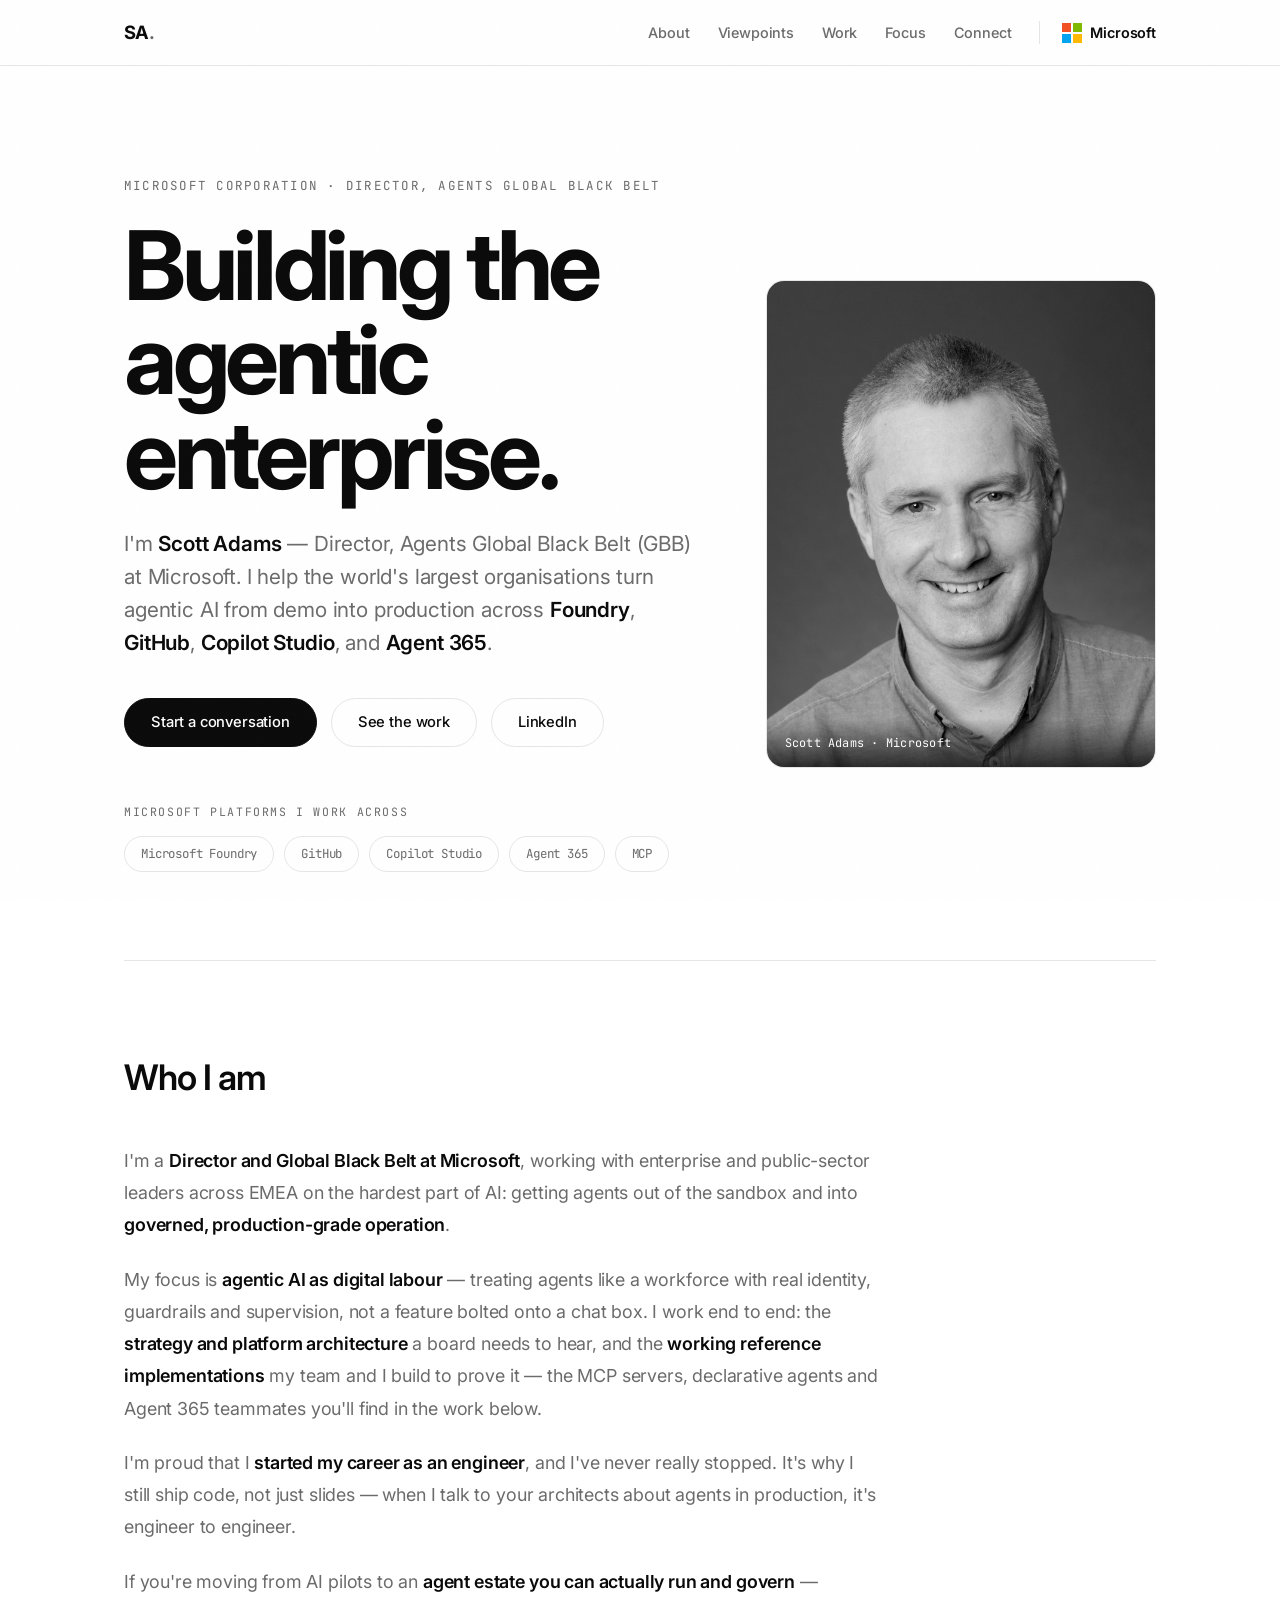
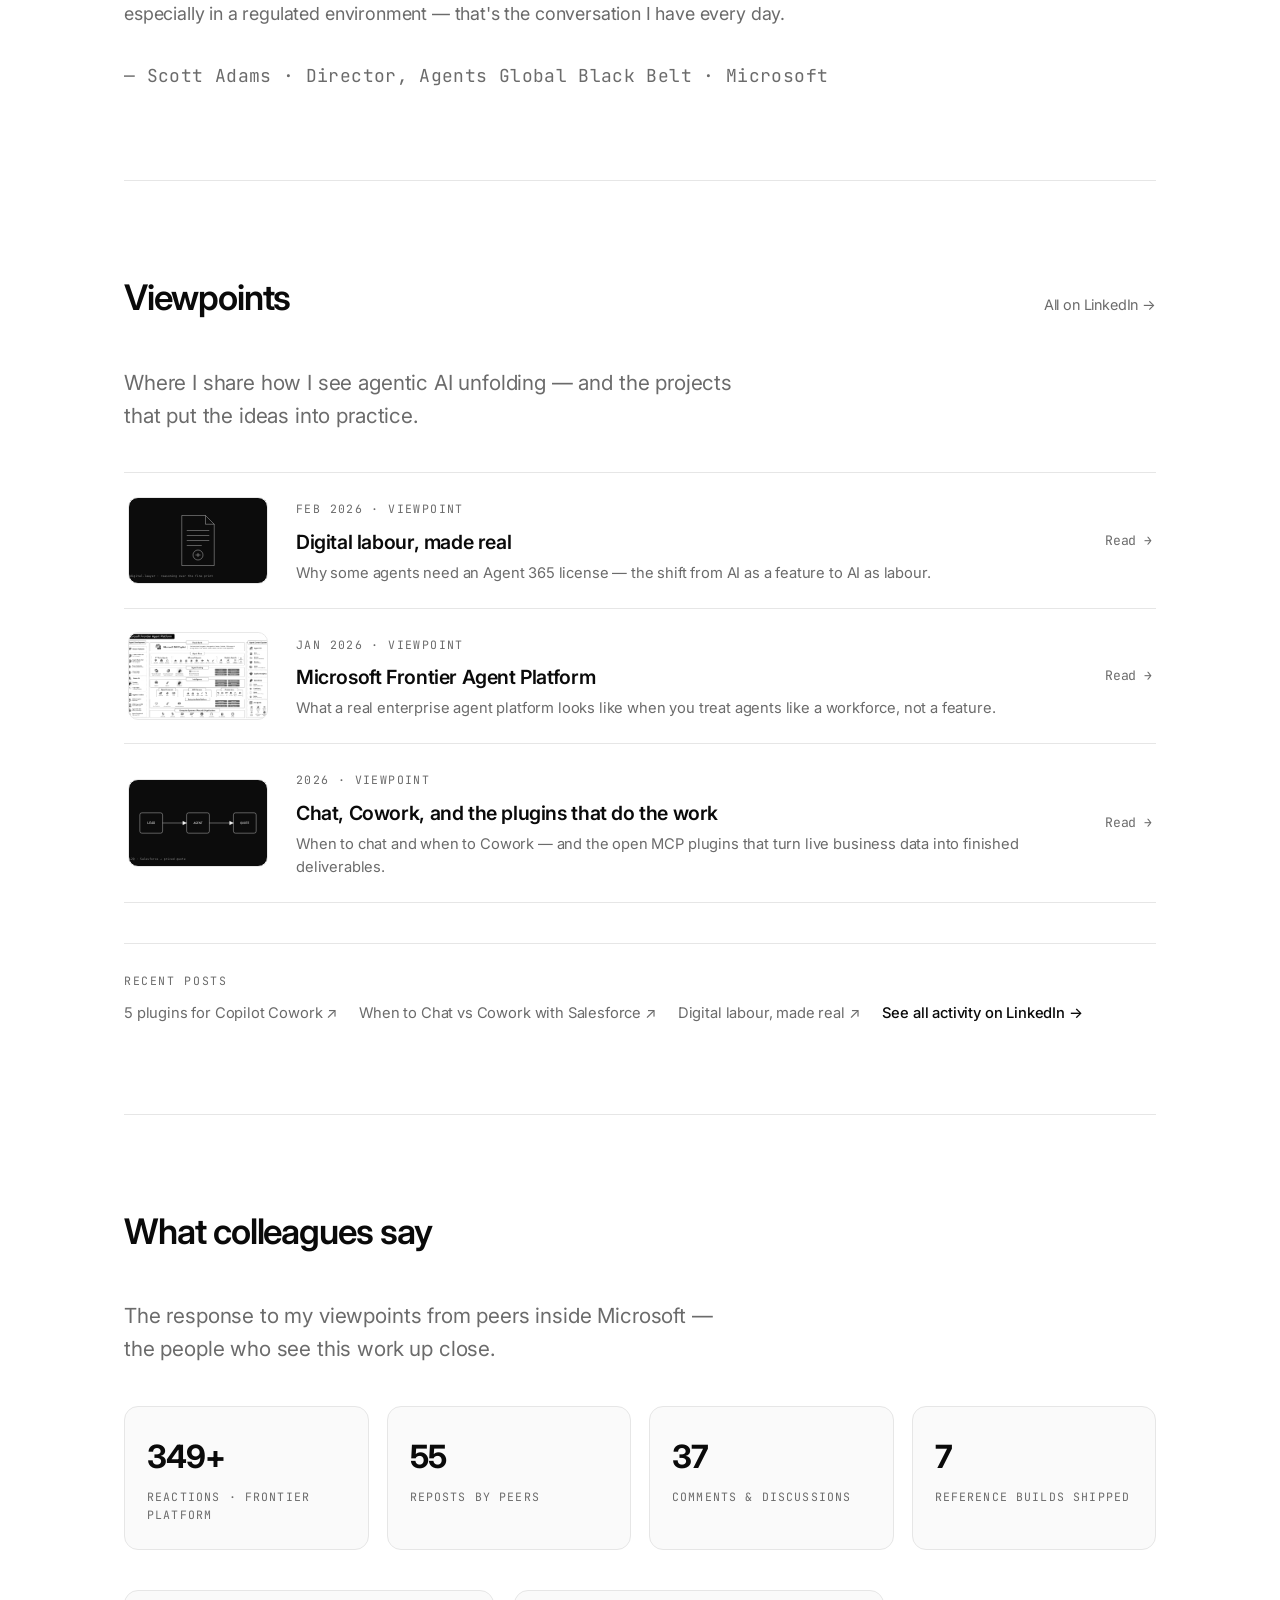
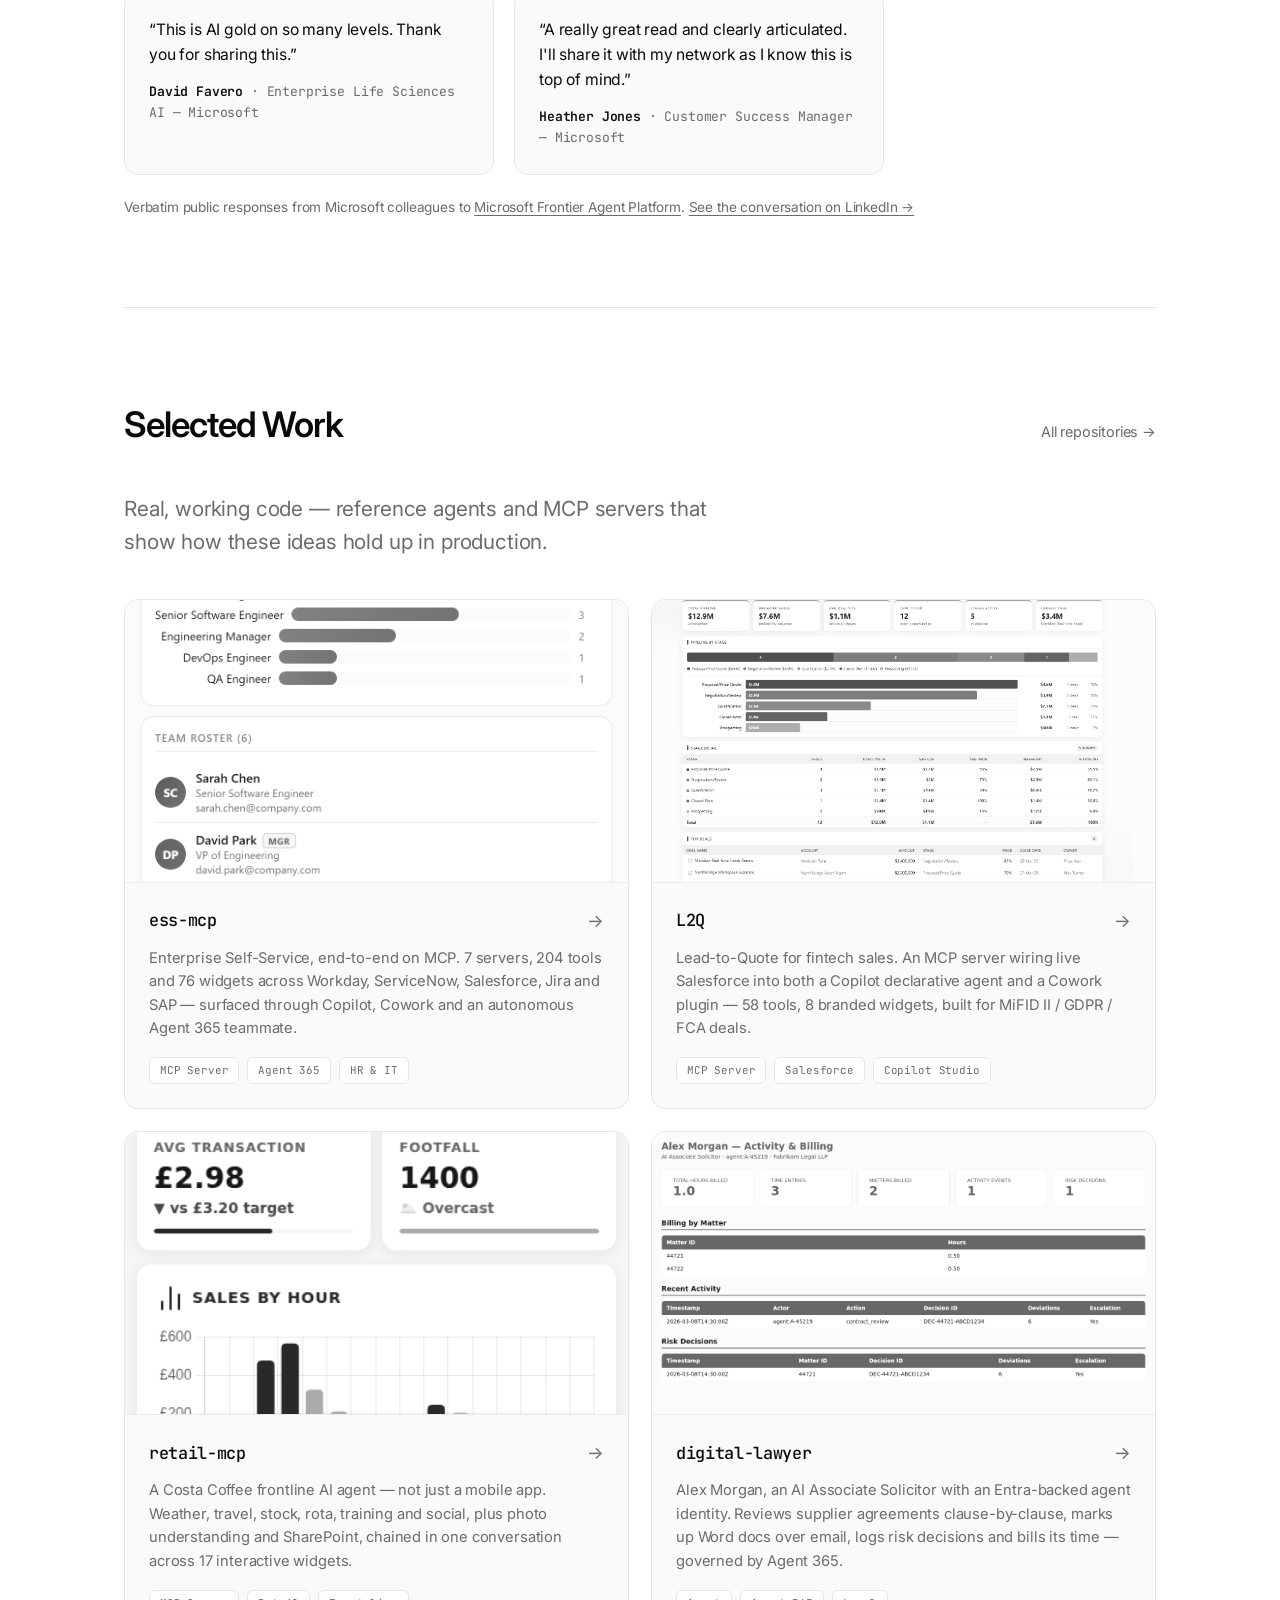
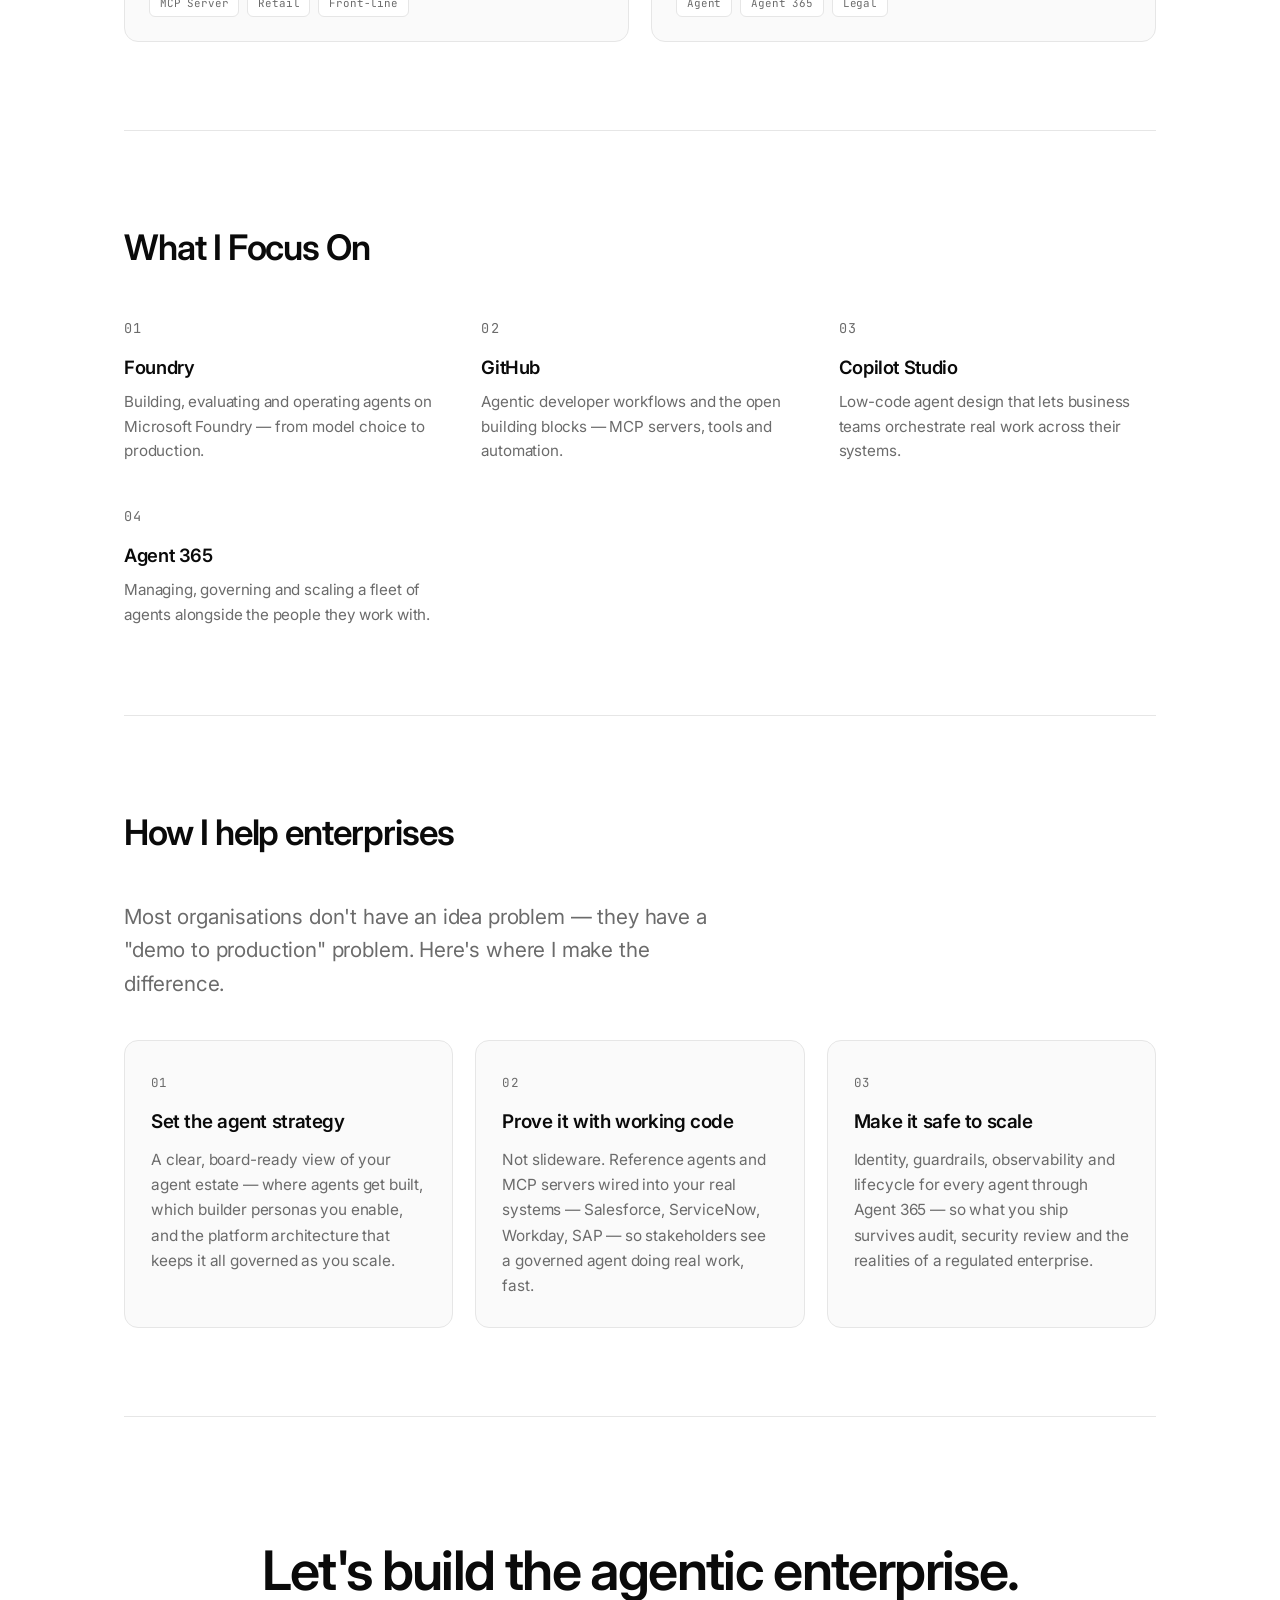
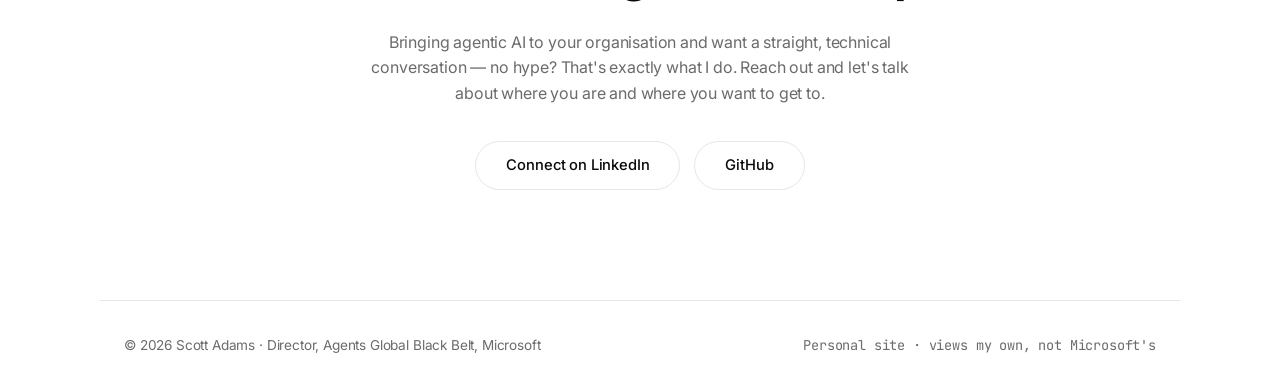
==== commit 5a405018: "Drop OTT endorsement; keep two substantive Microsoft-colleague quotes" ====
--- a/index.html
+++ b/index.html
@@ -172,10 +172,6 @@
       </div>
       <div class="quotes">
         <figure class="quote">
-          <p>“You are incredible.”</p>
-          <cite><strong>Ellen Poissant</strong> · Director, Copilot Global Black Belt — Microsoft</cite>
-        </figure>
-        <figure class="quote">
           <p>“This is AI gold on so many levels. Thank you for sharing this.”</p>
           <cite><strong>David Favero</strong> · Enterprise Life Sciences AI — Microsoft</cite>
         </figure>
--- a/styles.css
+++ b/styles.css
@@ -380,7 +380,7 @@
   text-transform: uppercase; letter-spacing: 0.1em; color: var(--muted);
   margin-top: 6px; display: block;
 }
-.quotes { display: grid; grid-template-columns: repeat(auto-fit, minmax(280px, 1fr)); gap: 20px; }
+.quotes { display: grid; grid-template-columns: repeat(auto-fit, minmax(280px, 1fr)); gap: 20px; max-width: 760px; }
 .quote {
   border: 1px solid var(--line); border-radius: var(--radius);
   background: var(--card); padding: 26px 24px;
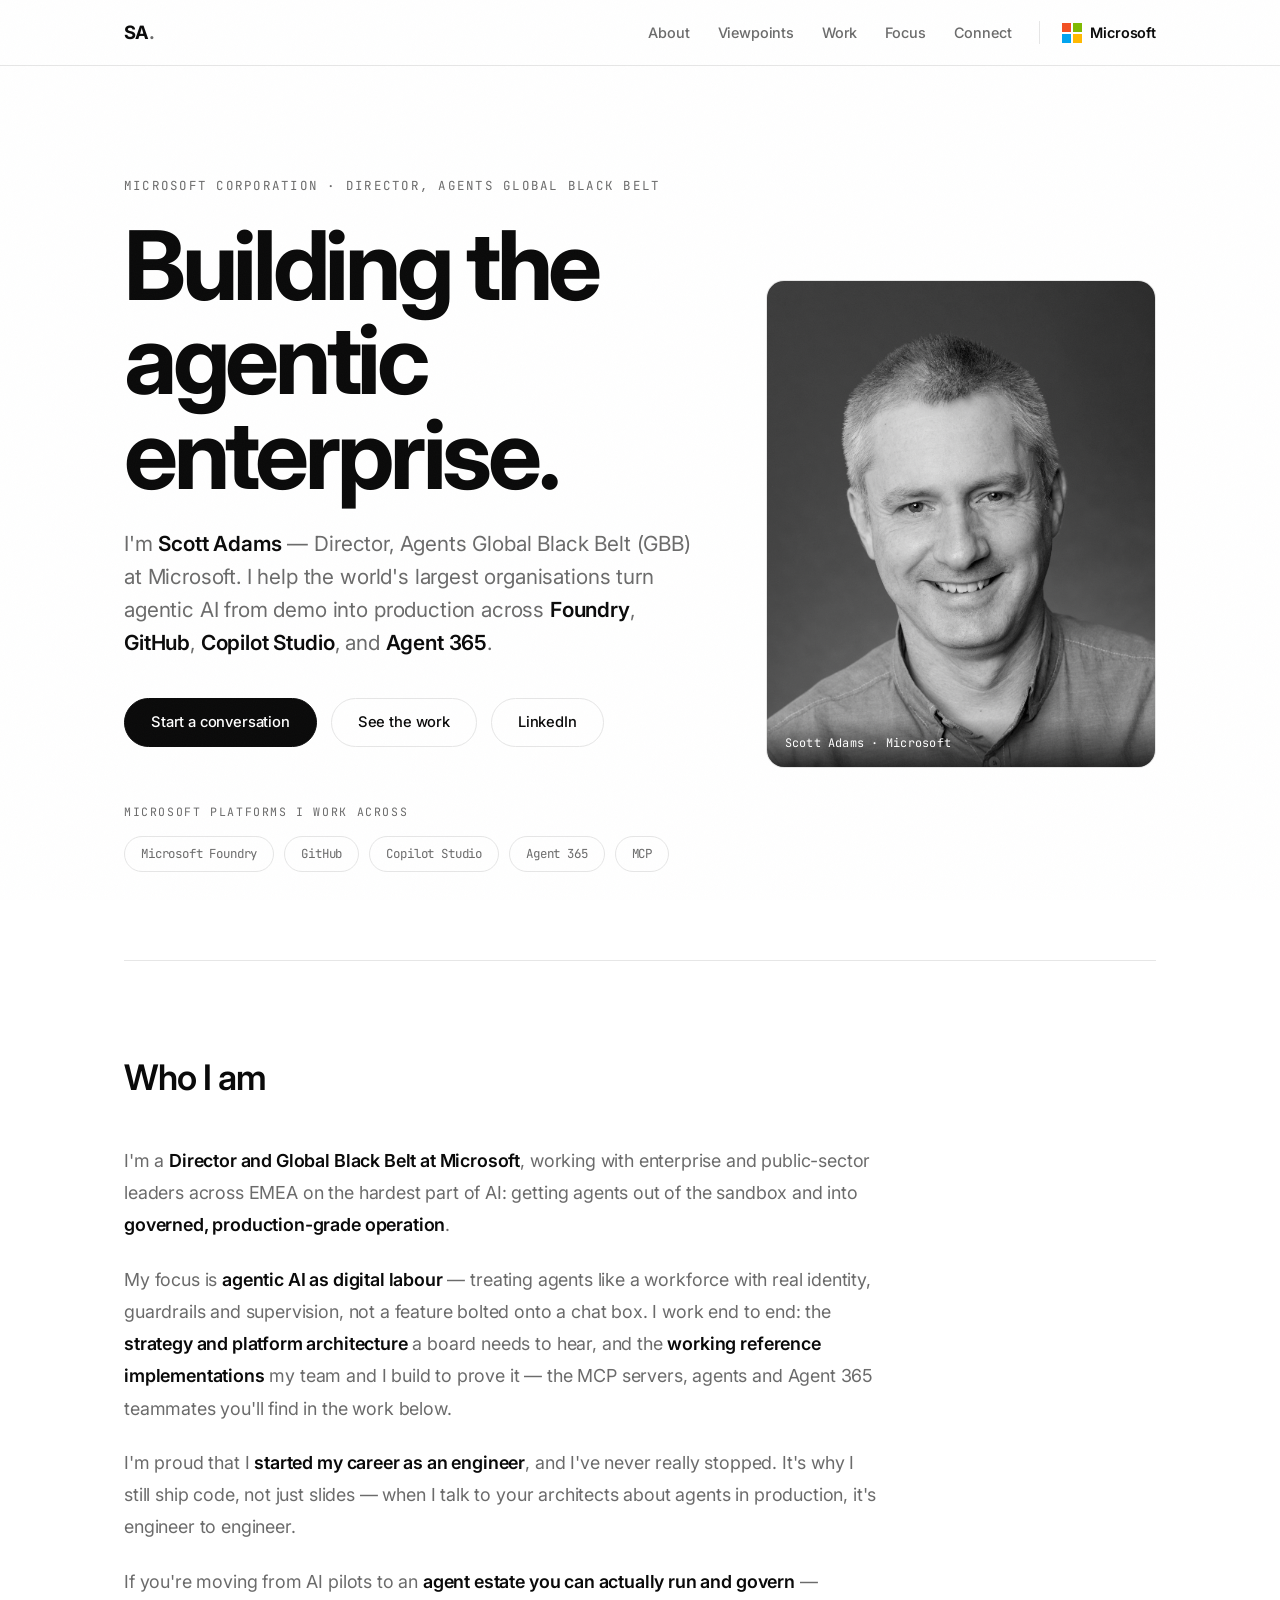
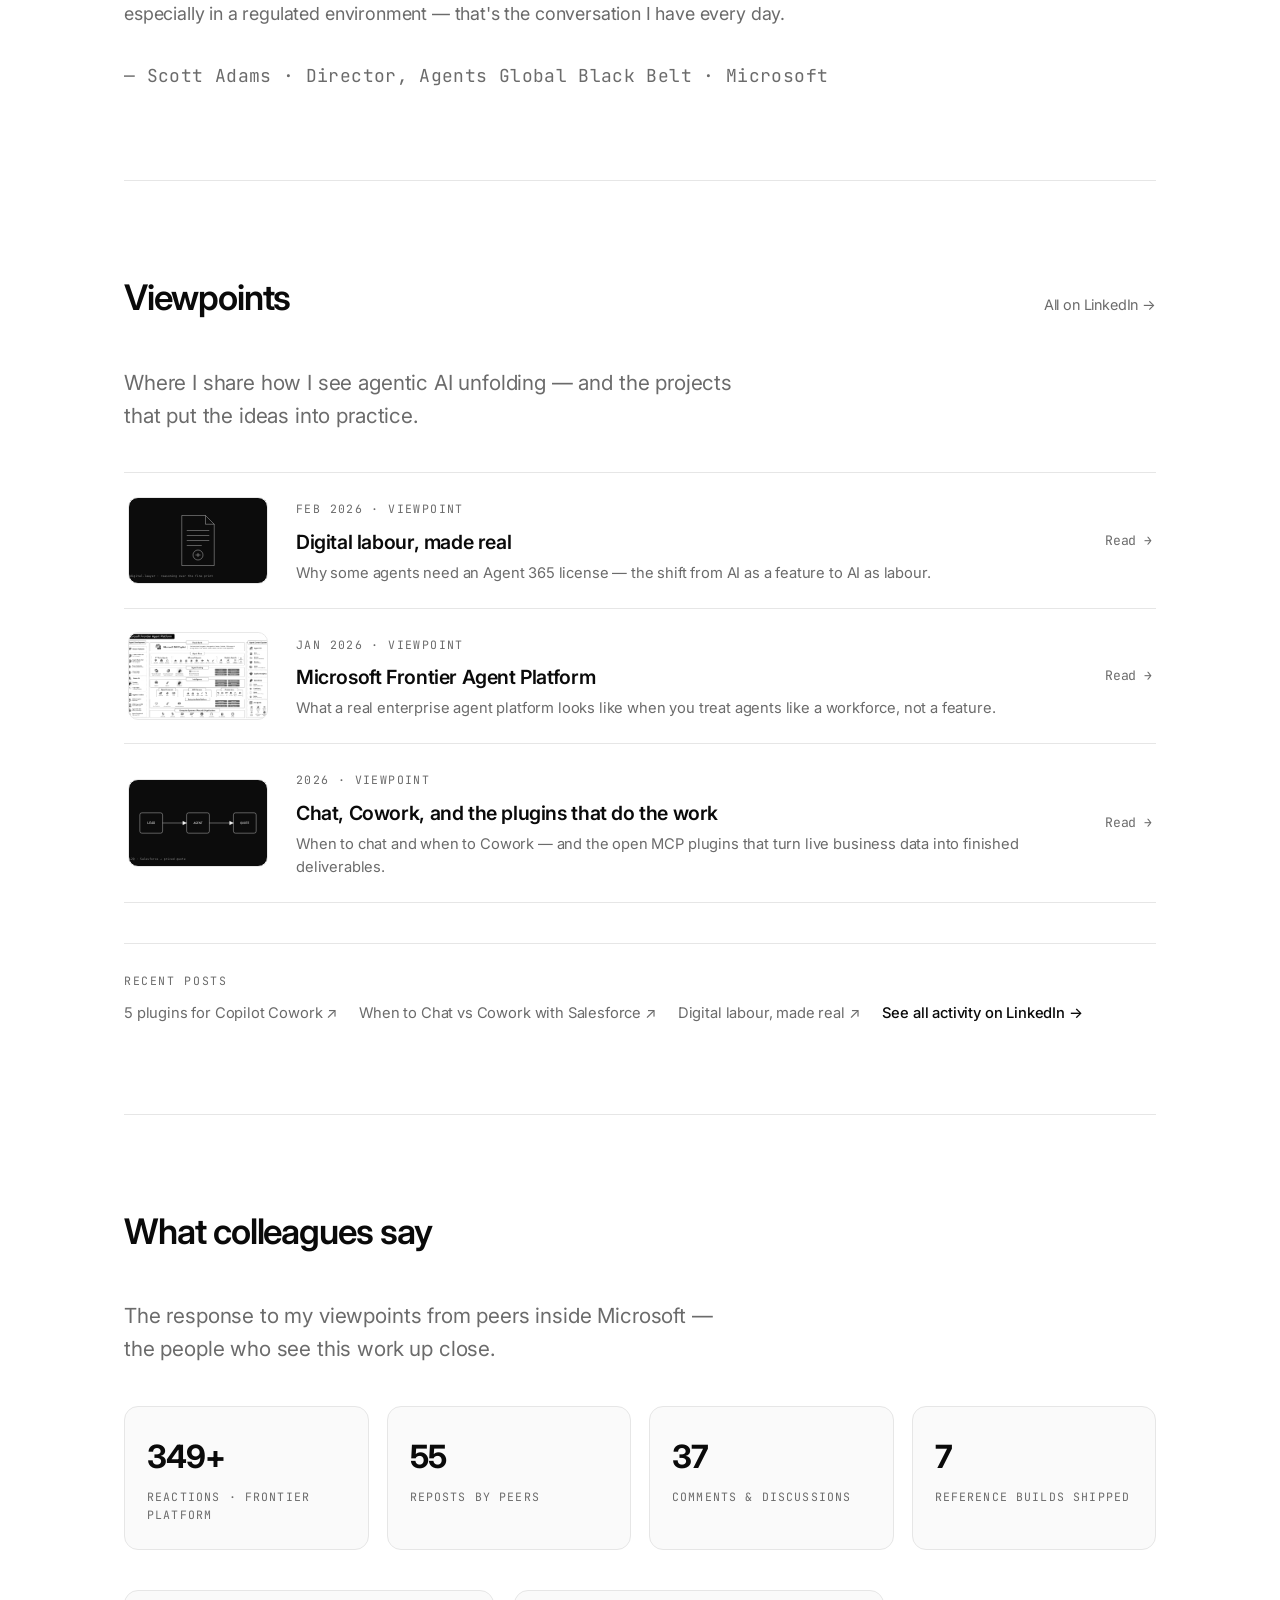
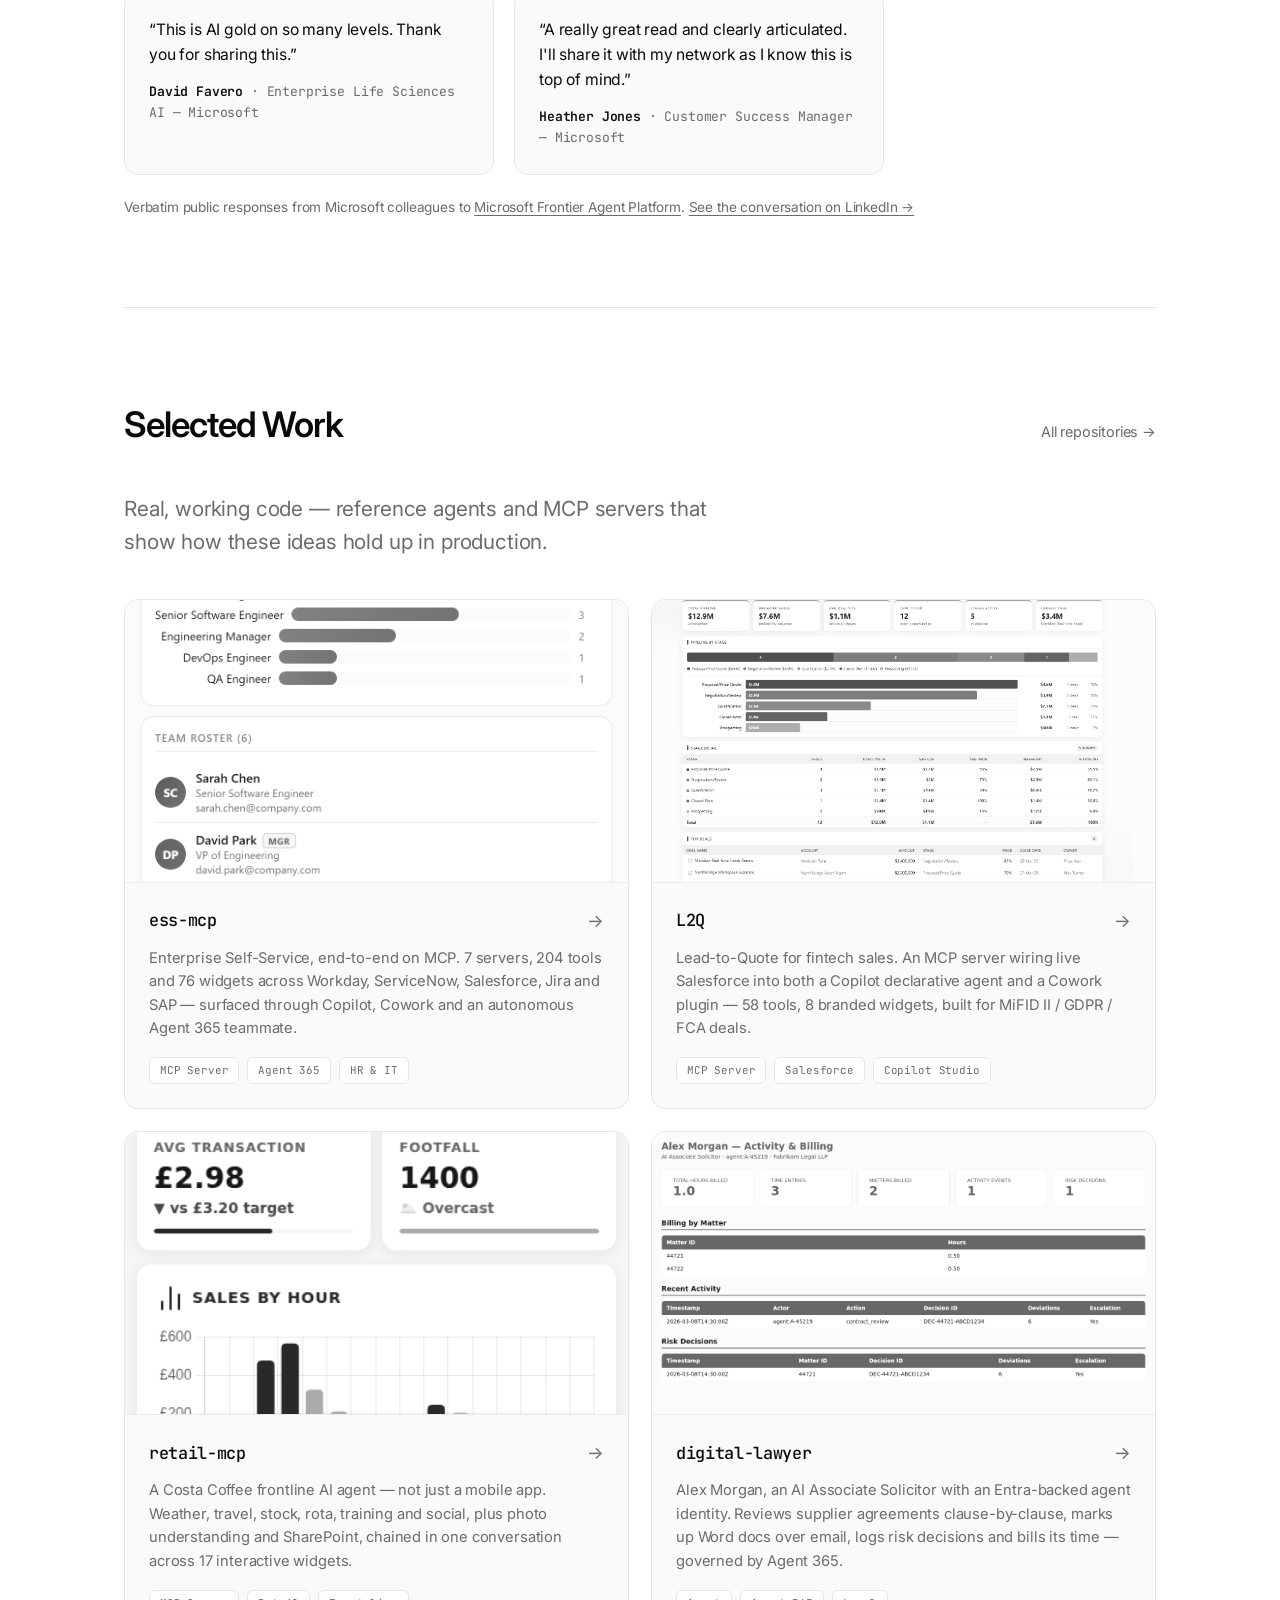
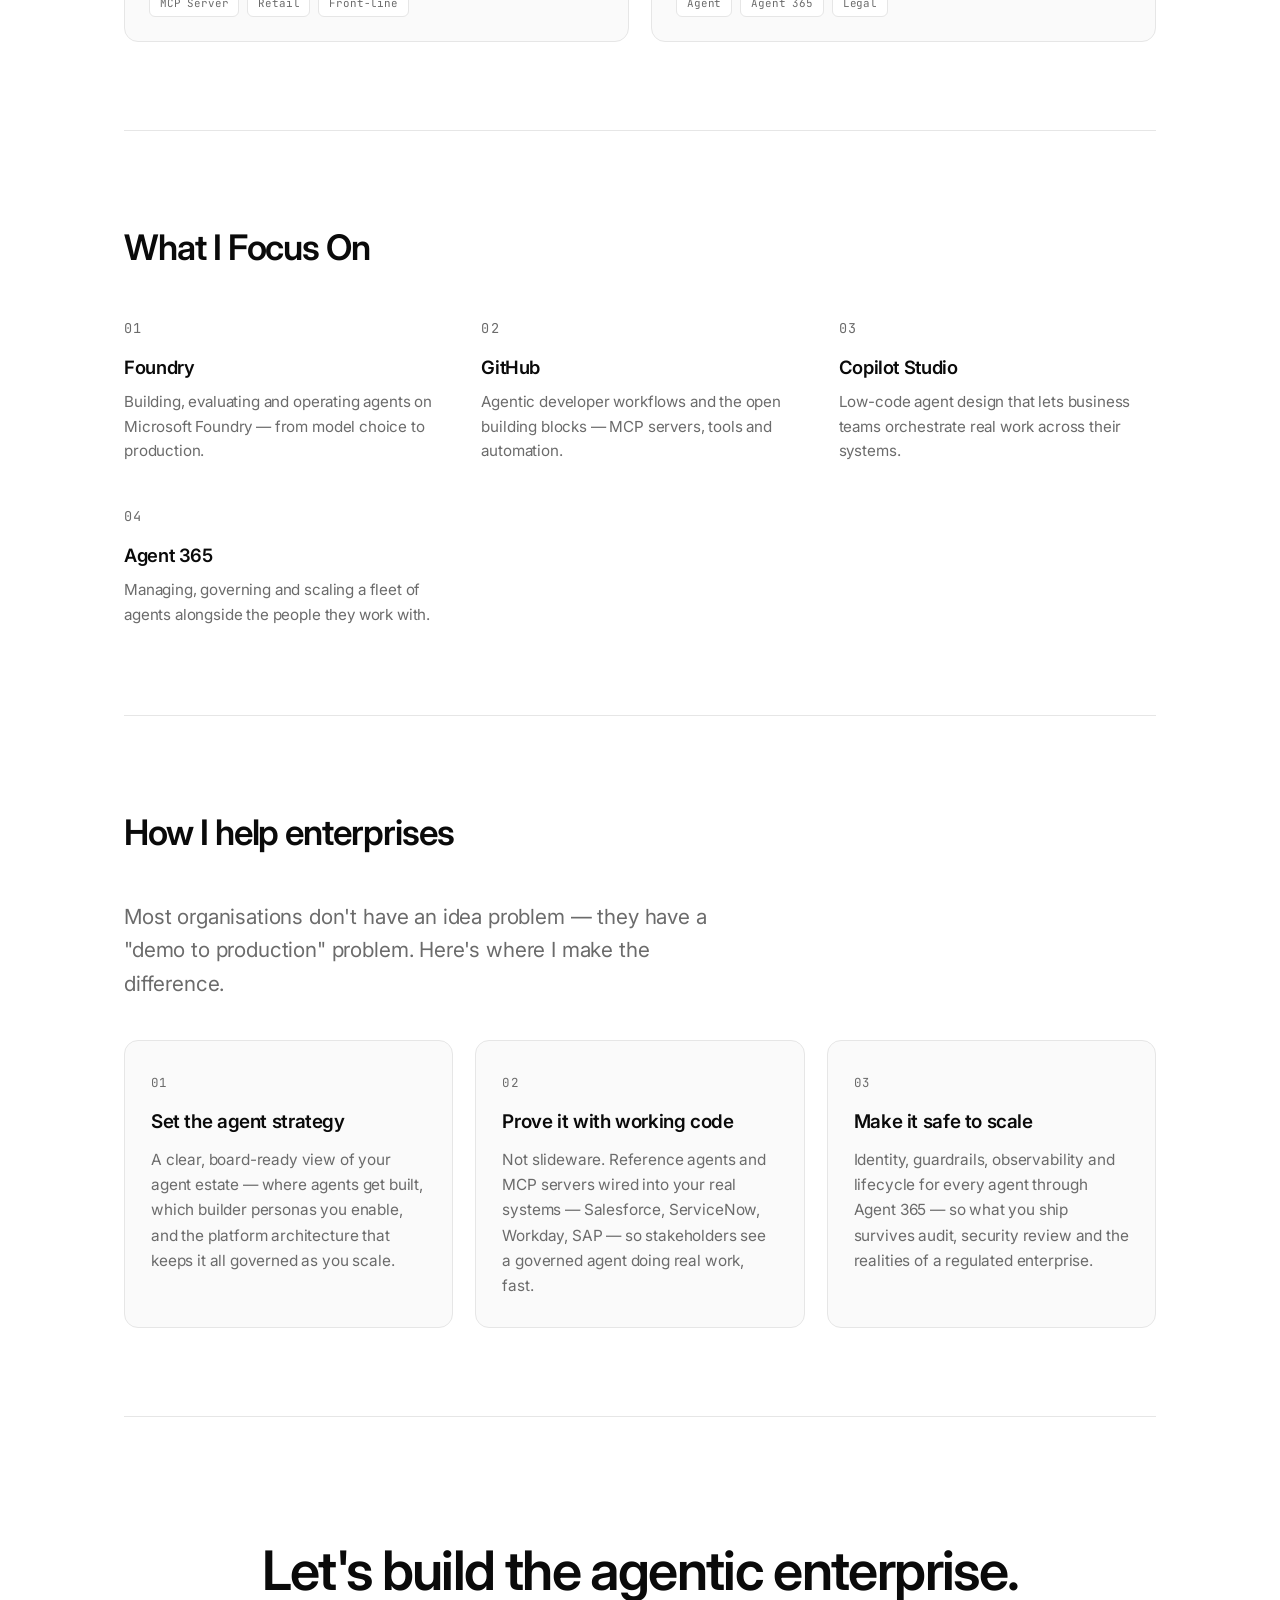
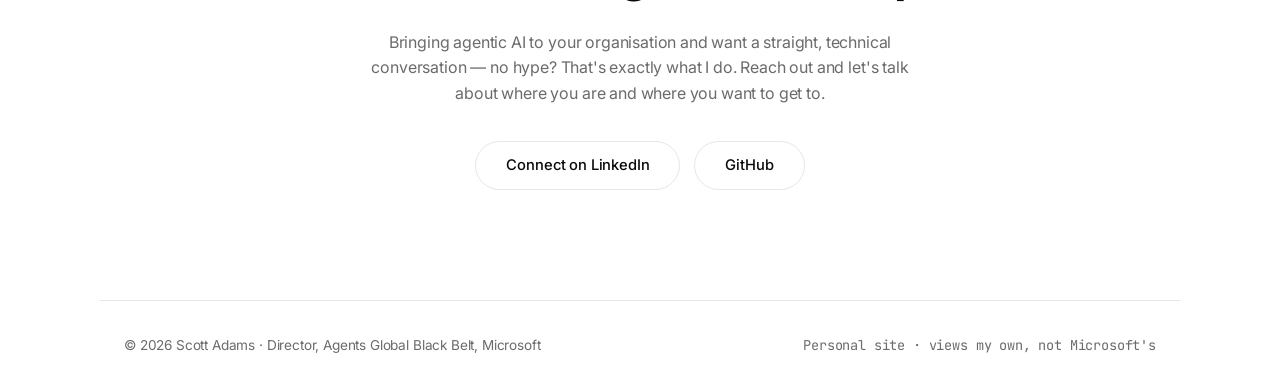
==== commit df61e6a1: "Copy: drop 'declarative' in About bio" ====
--- a/index.html
+++ b/index.html
@@ -92,7 +92,7 @@
           workforce with real identity, guardrails and supervision, not a feature bolted onto a
           chat box. I work end to end: the <strong>strategy and platform architecture</strong> a
           board needs to hear, and the <strong>working reference implementations</strong> my team
-          and I build to prove it — the MCP servers, declarative agents and Agent 365 teammates
+          and I build to prove it — the MCP servers, agents and Agent 365 teammates
           you'll find in the work below.
         </p>
         <p>
--- a/styles.css
+++ b/styles.css
@@ -61,15 +61,16 @@
 }
 .brand { font-weight: 700; font-size: 1.15rem; letter-spacing: -0.03em; }
 .brand .dot { color: var(--muted); }
-.nav-right { display: flex; align-items: center; gap: 28px; }
-.nav-links { display: flex; gap: 28px; }
+.nav-right { display: flex; align-items: center; gap: 28px; flex-wrap: nowrap; }
+.nav-links { display: flex; gap: 28px; flex-wrap: nowrap; }
 .nav-links a {
   font-size: 0.9rem; color: var(--muted); font-weight: 500;
+  white-space: nowrap;
   transition: color 0.2s;
 }
 .nav-links a:hover { color: var(--fg); }
 .nav-ms {
-  display: inline-flex; align-items: center; gap: 8px;
+  display: inline-flex; align-items: center; gap: 8px; white-space: nowrap;
   font-size: 0.9rem; font-weight: 600; color: var(--fg);
   padding-left: 22px; border-left: 1px solid var(--line);
 }
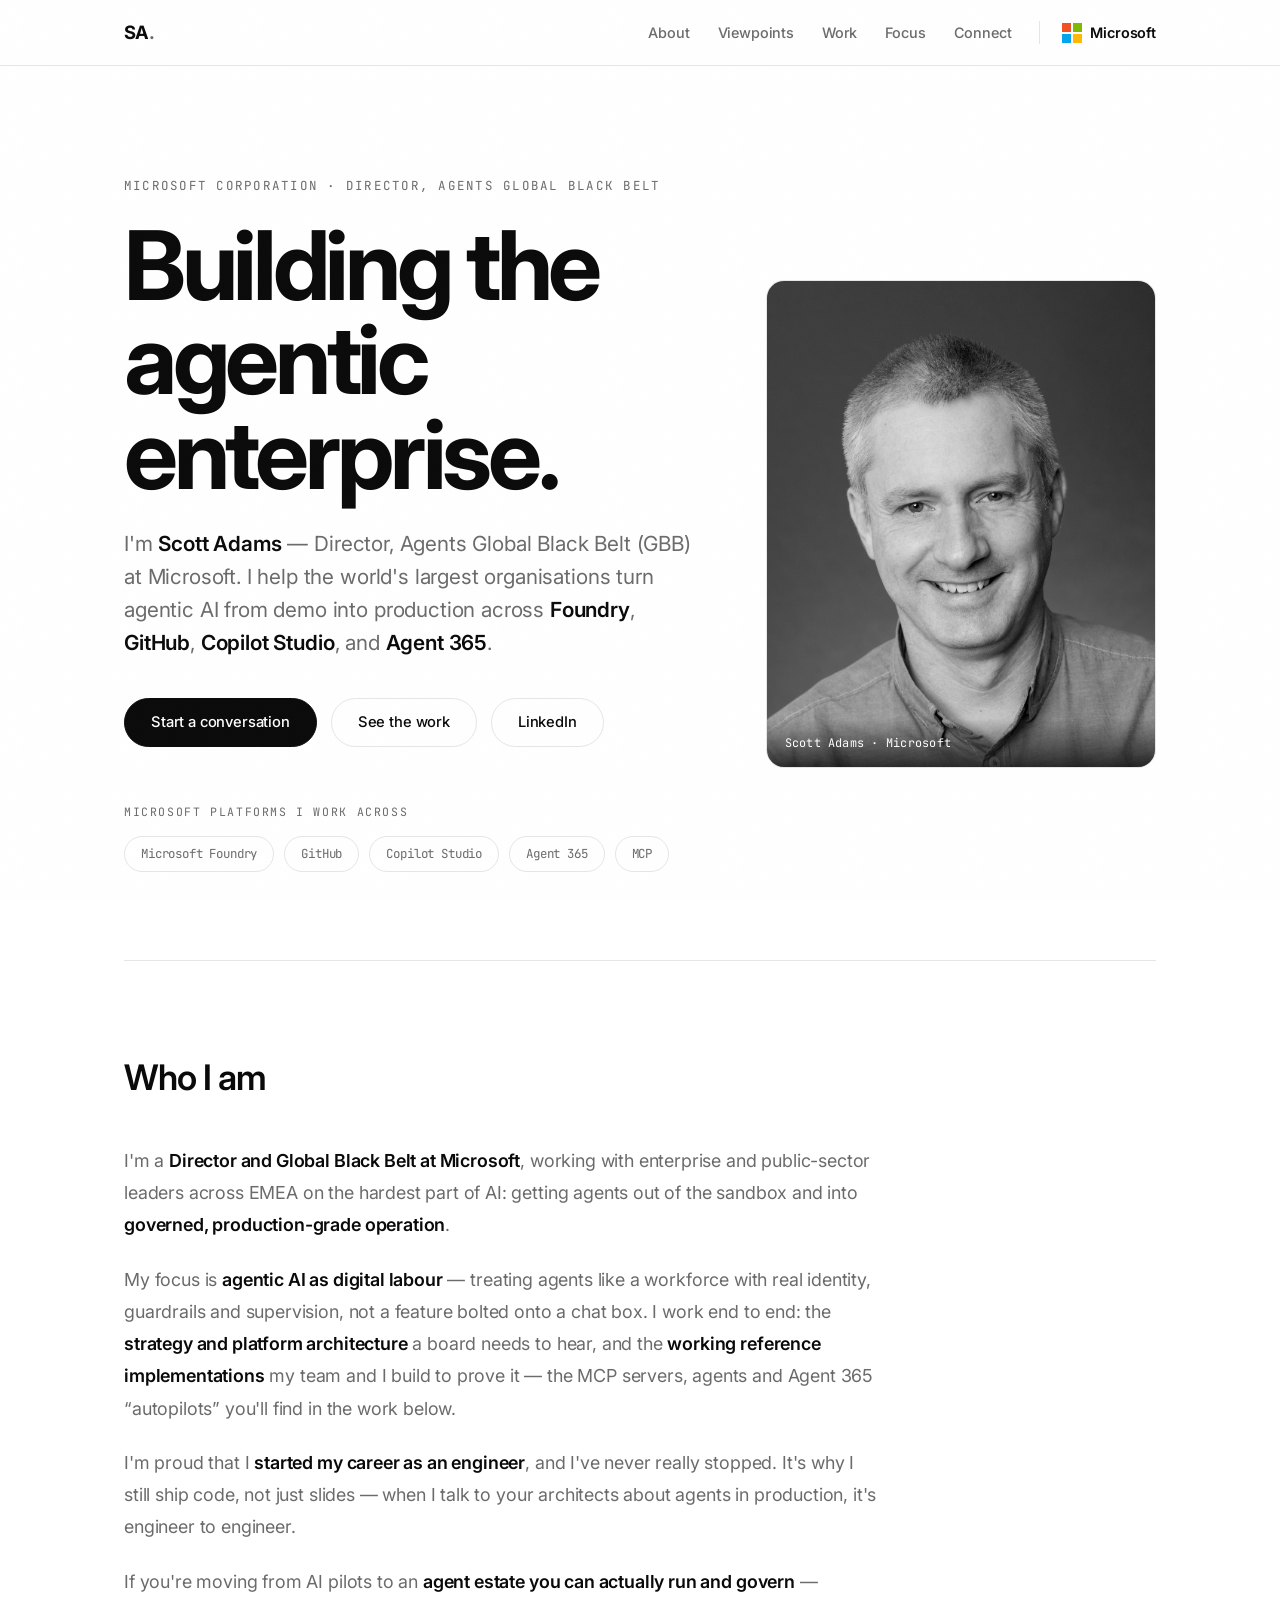
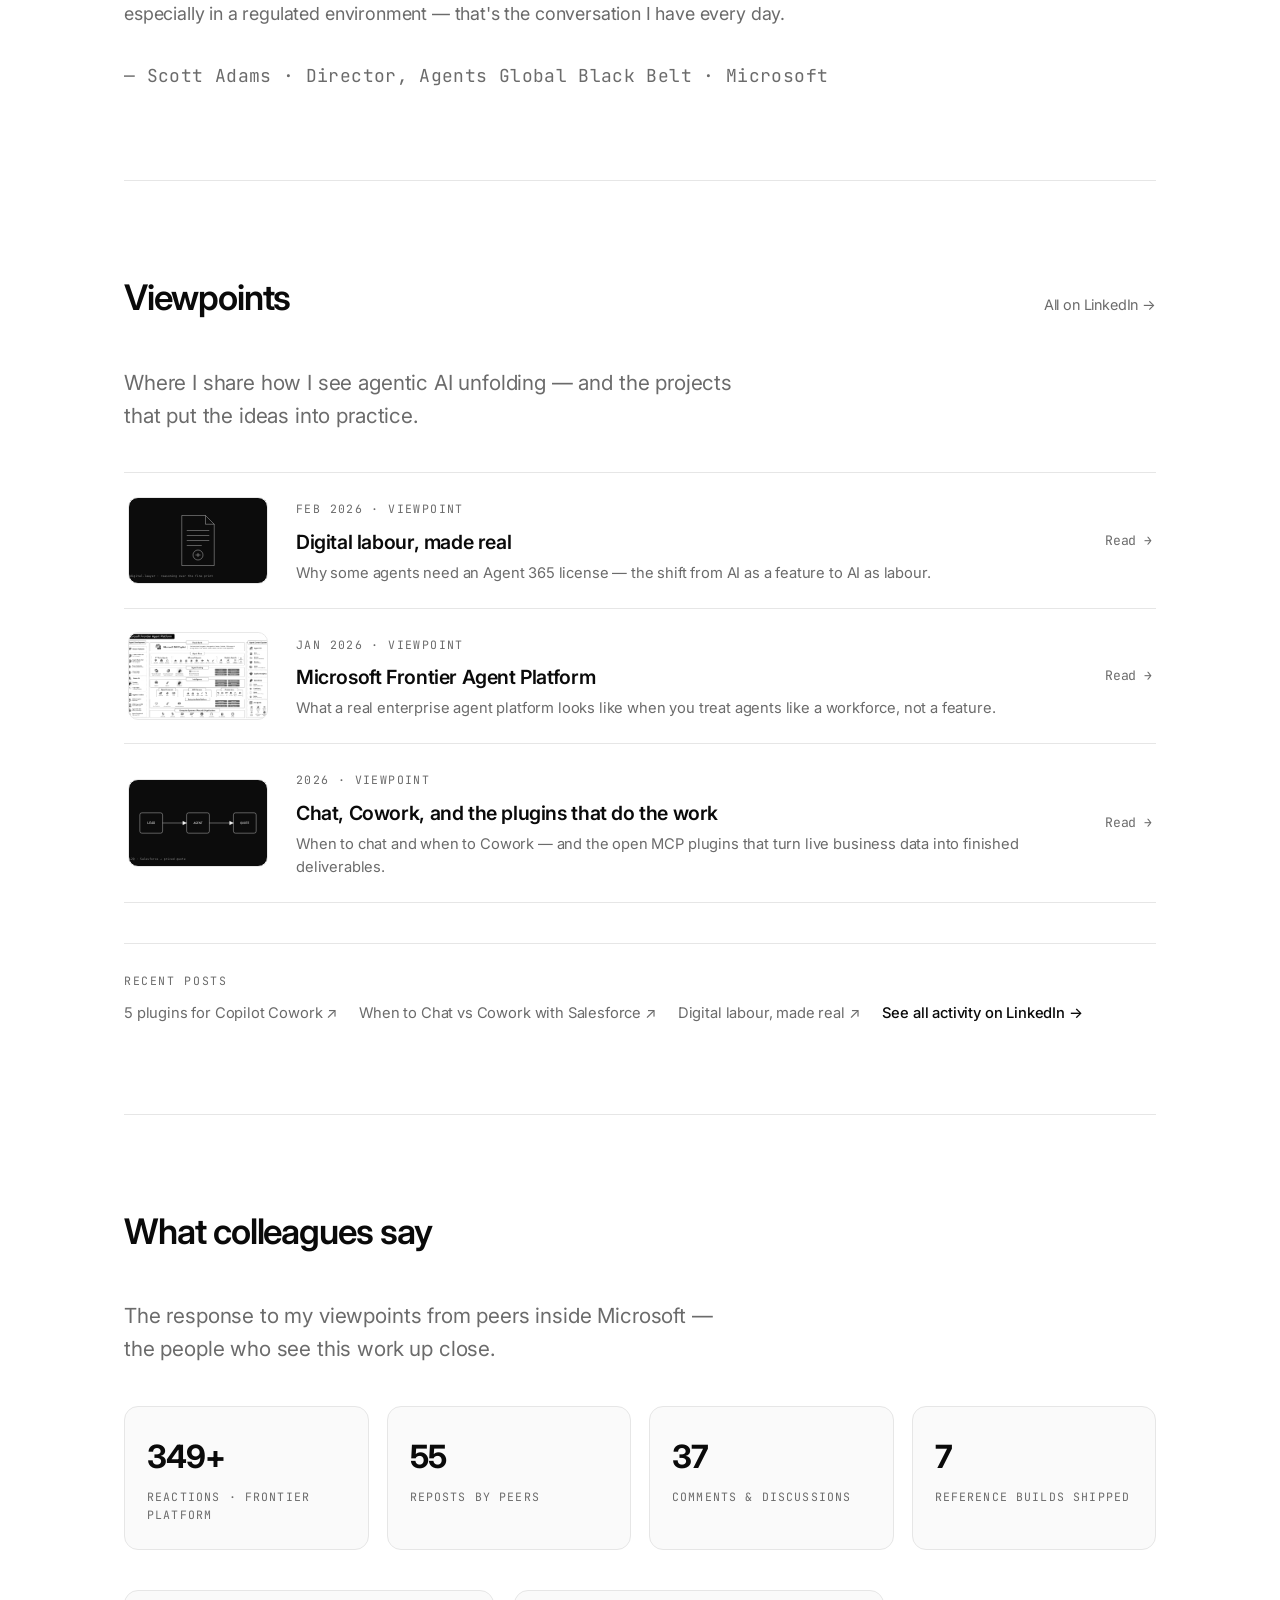
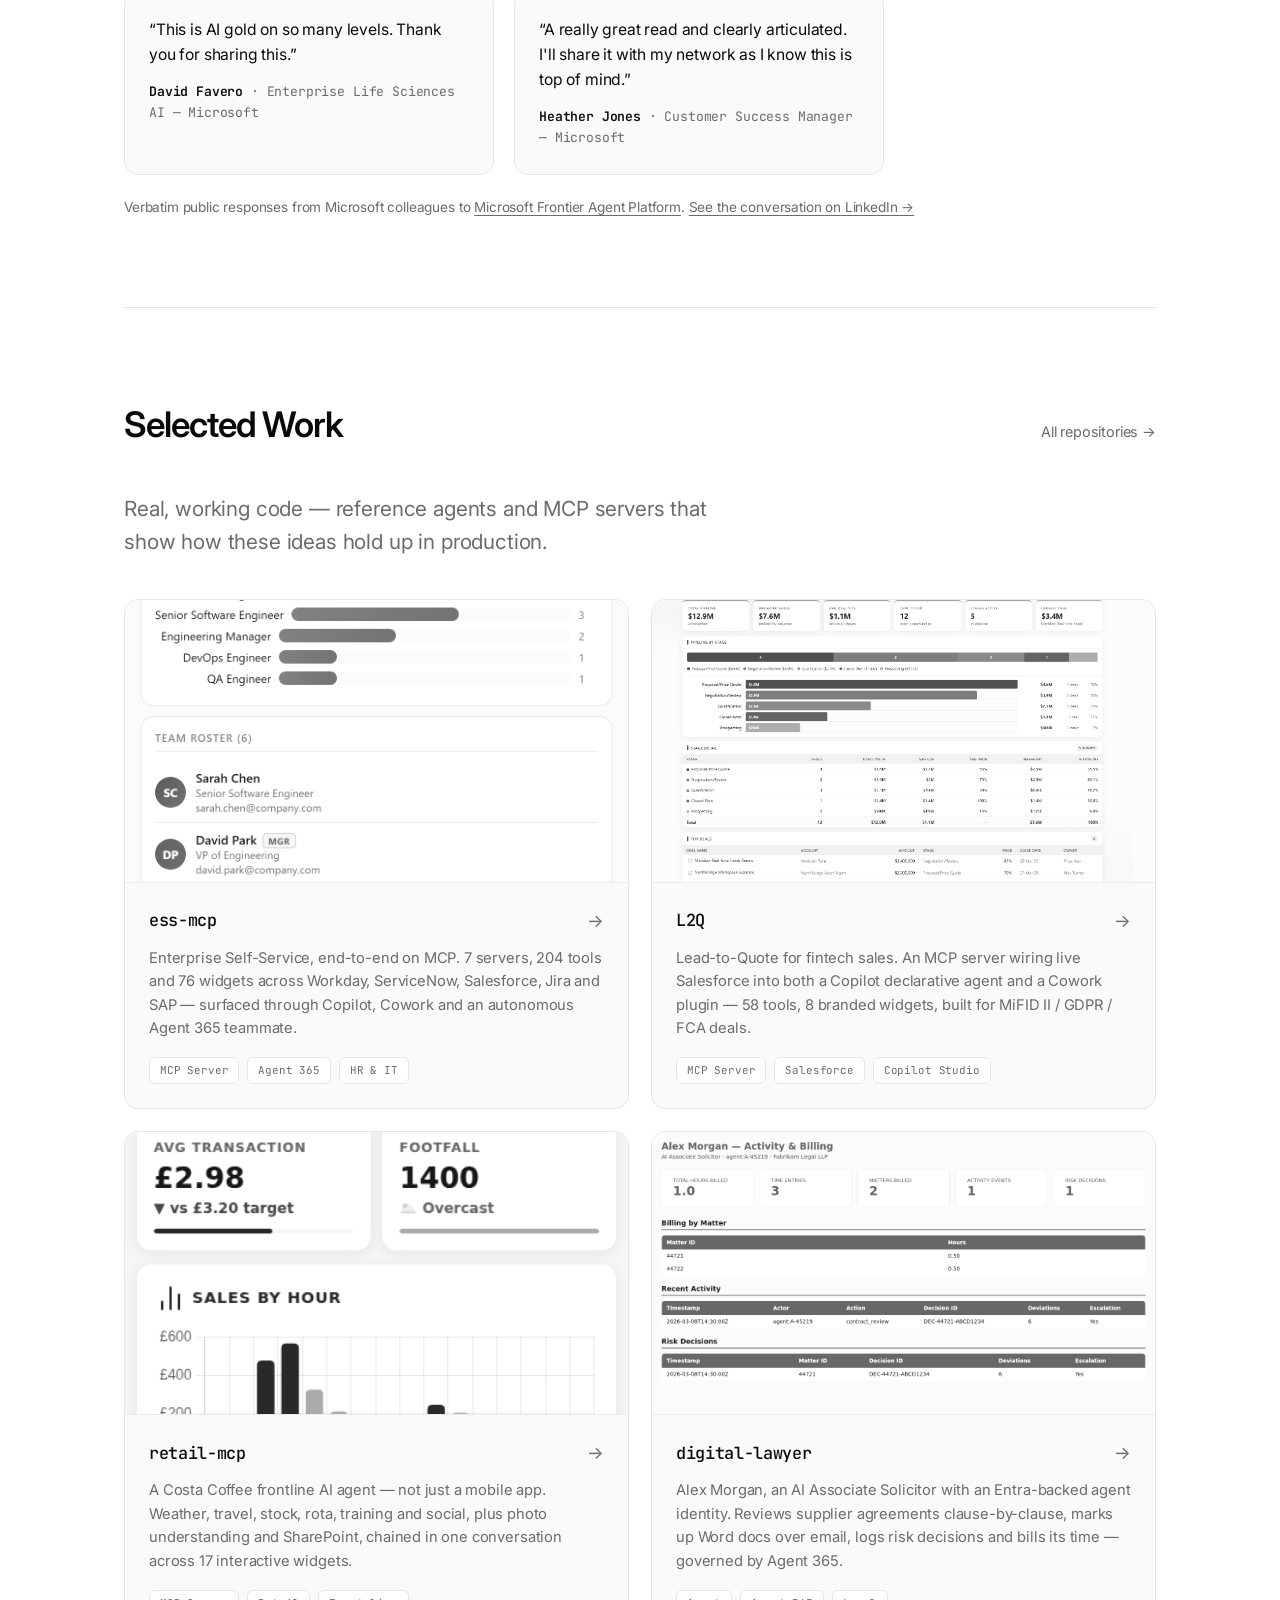
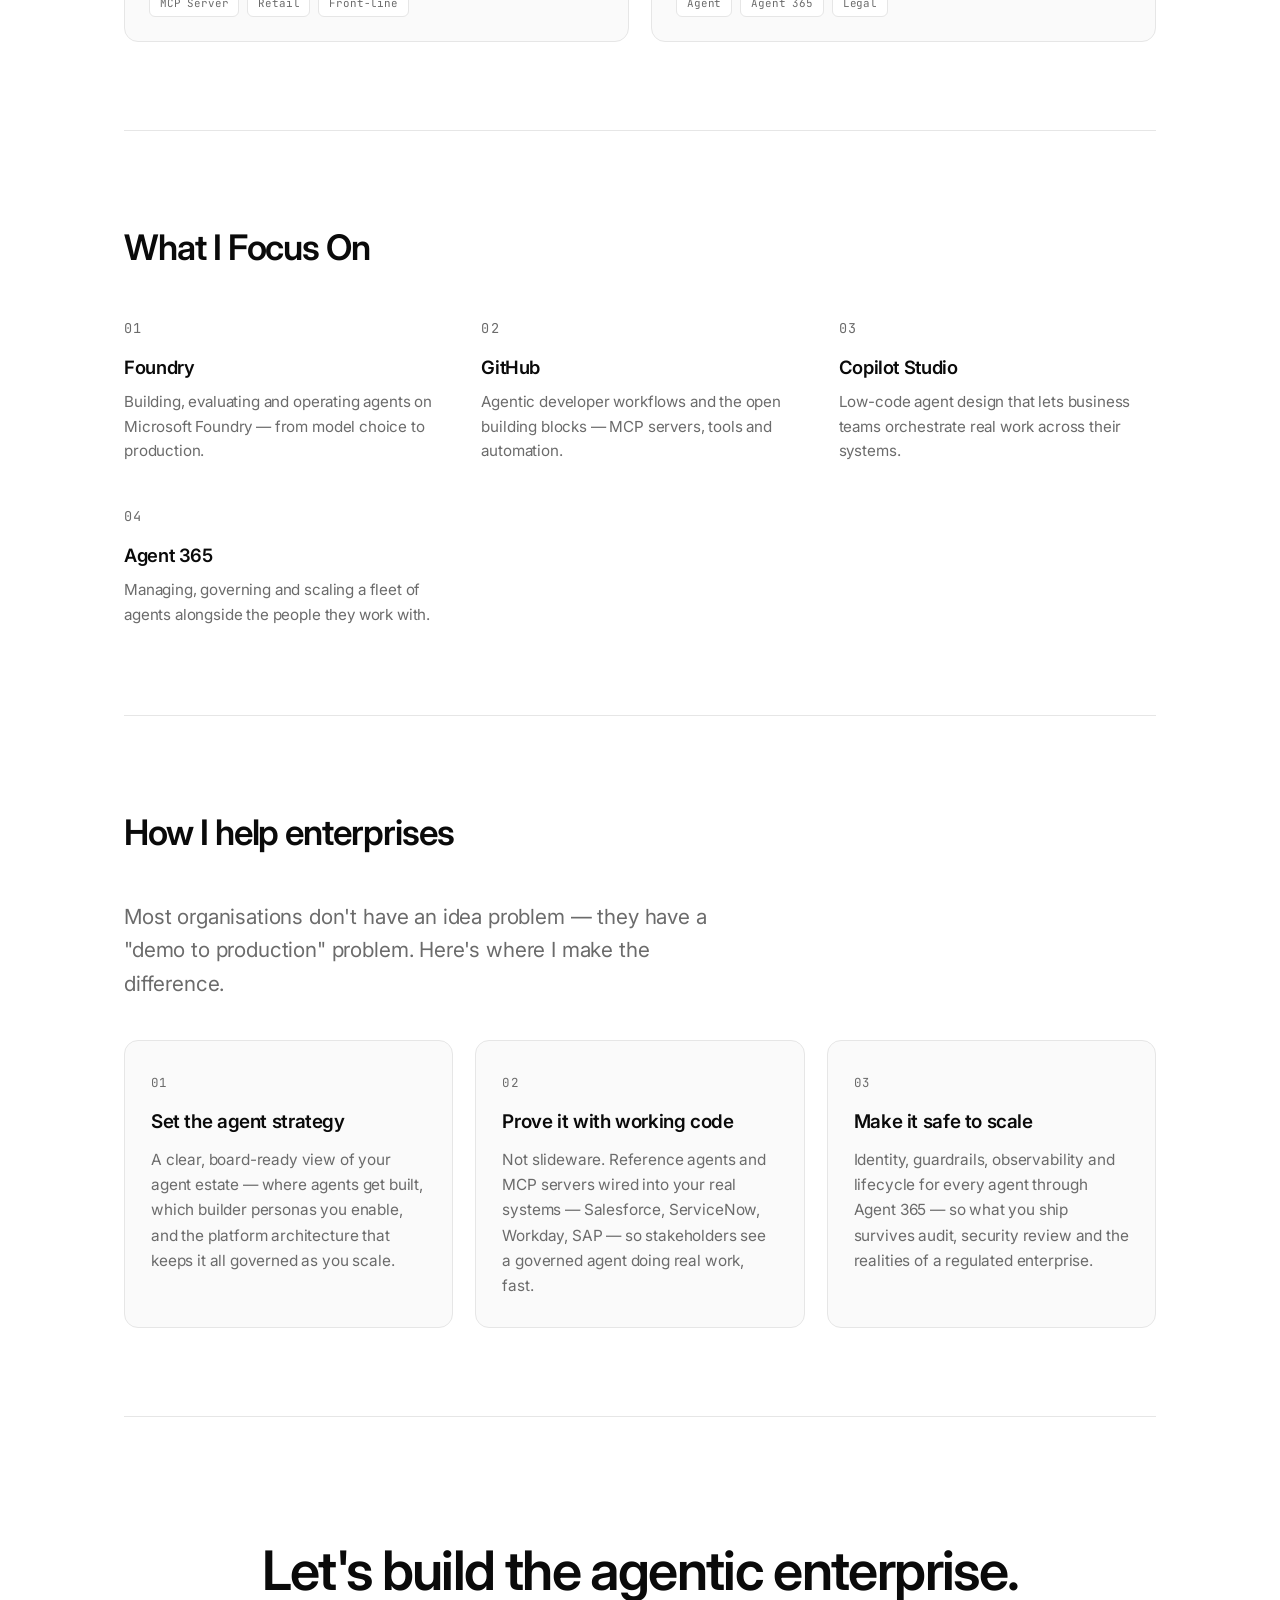
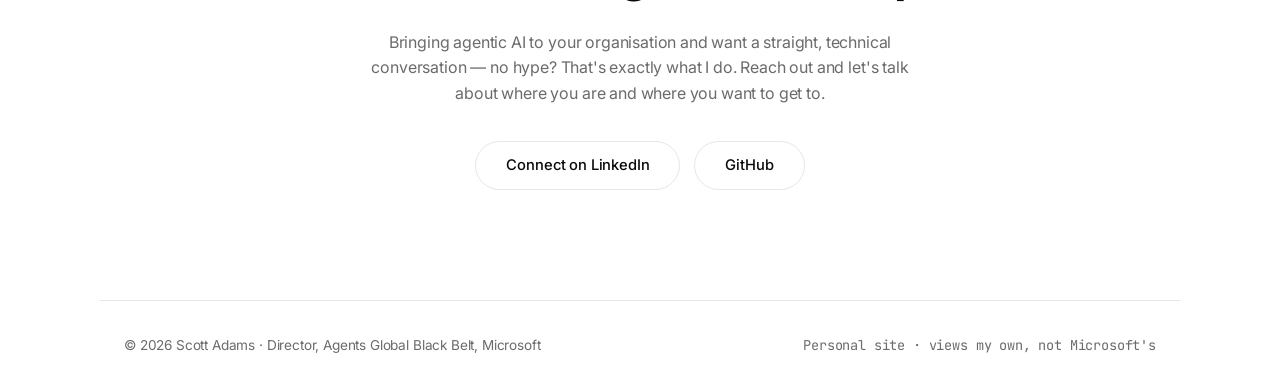
==== commit 15f7ad60: "Copy: Agent 365 'autopilots' term" ====
--- a/index.html
+++ b/index.html
@@ -92,7 +92,7 @@
           workforce with real identity, guardrails and supervision, not a feature bolted onto a
           chat box. I work end to end: the <strong>strategy and platform architecture</strong> a
           board needs to hear, and the <strong>working reference implementations</strong> my team
-          and I build to prove it — the MCP servers, agents and Agent 365 teammates
+          and I build to prove it — the MCP servers, agents and Agent 365 “autopilots”
           you'll find in the work below.
         </p>
         <p>
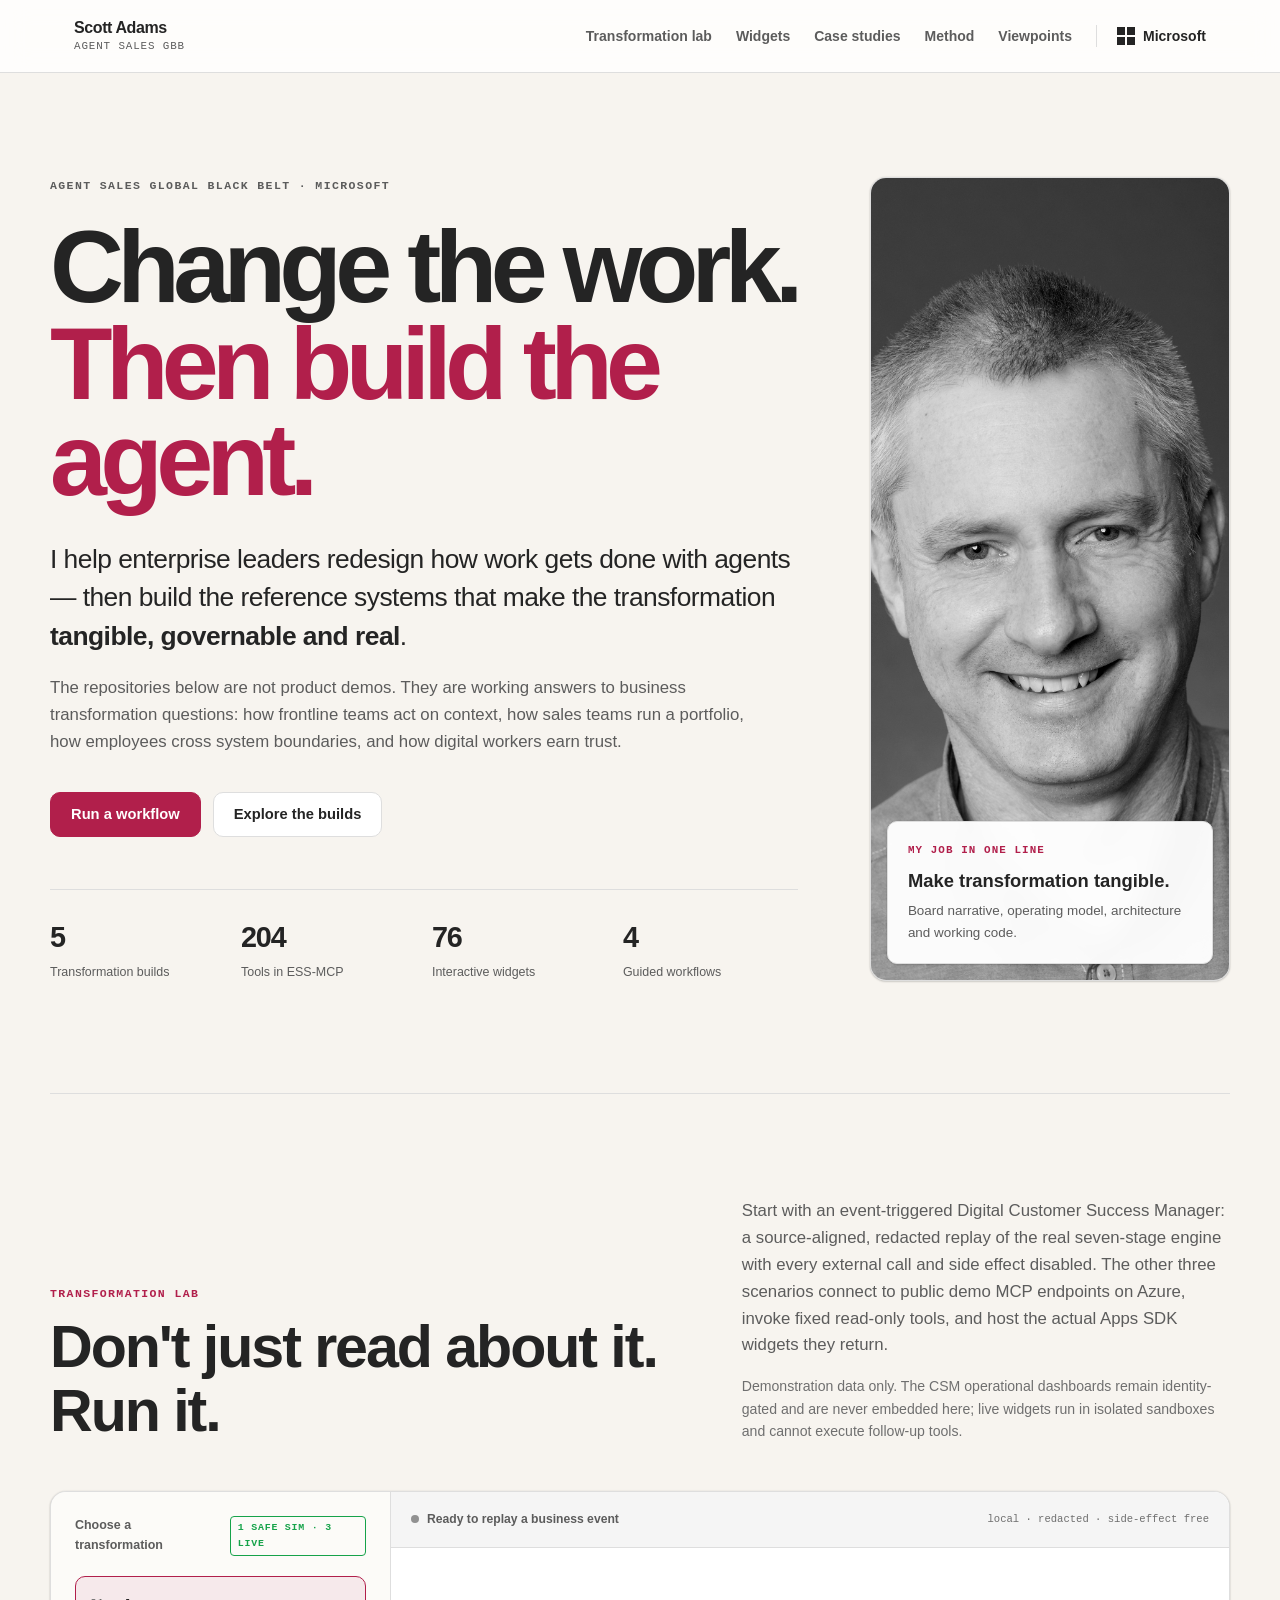
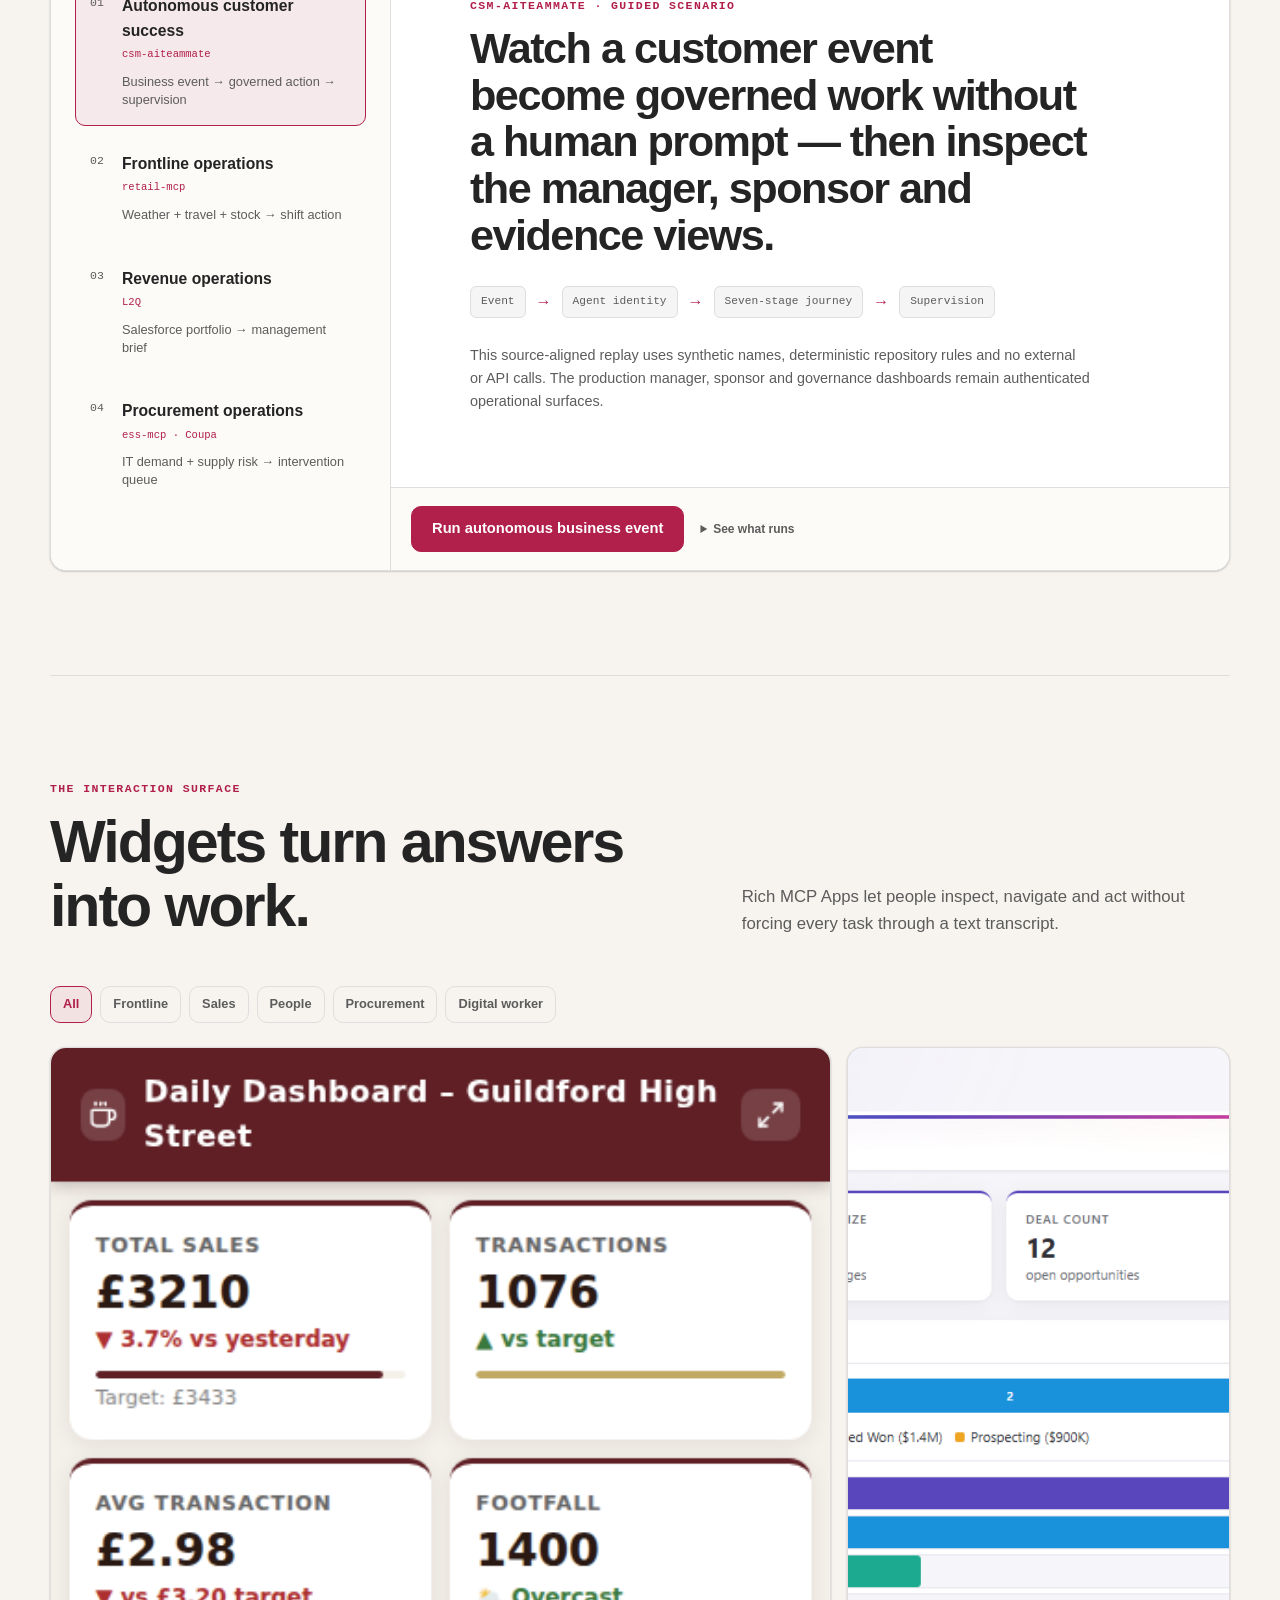
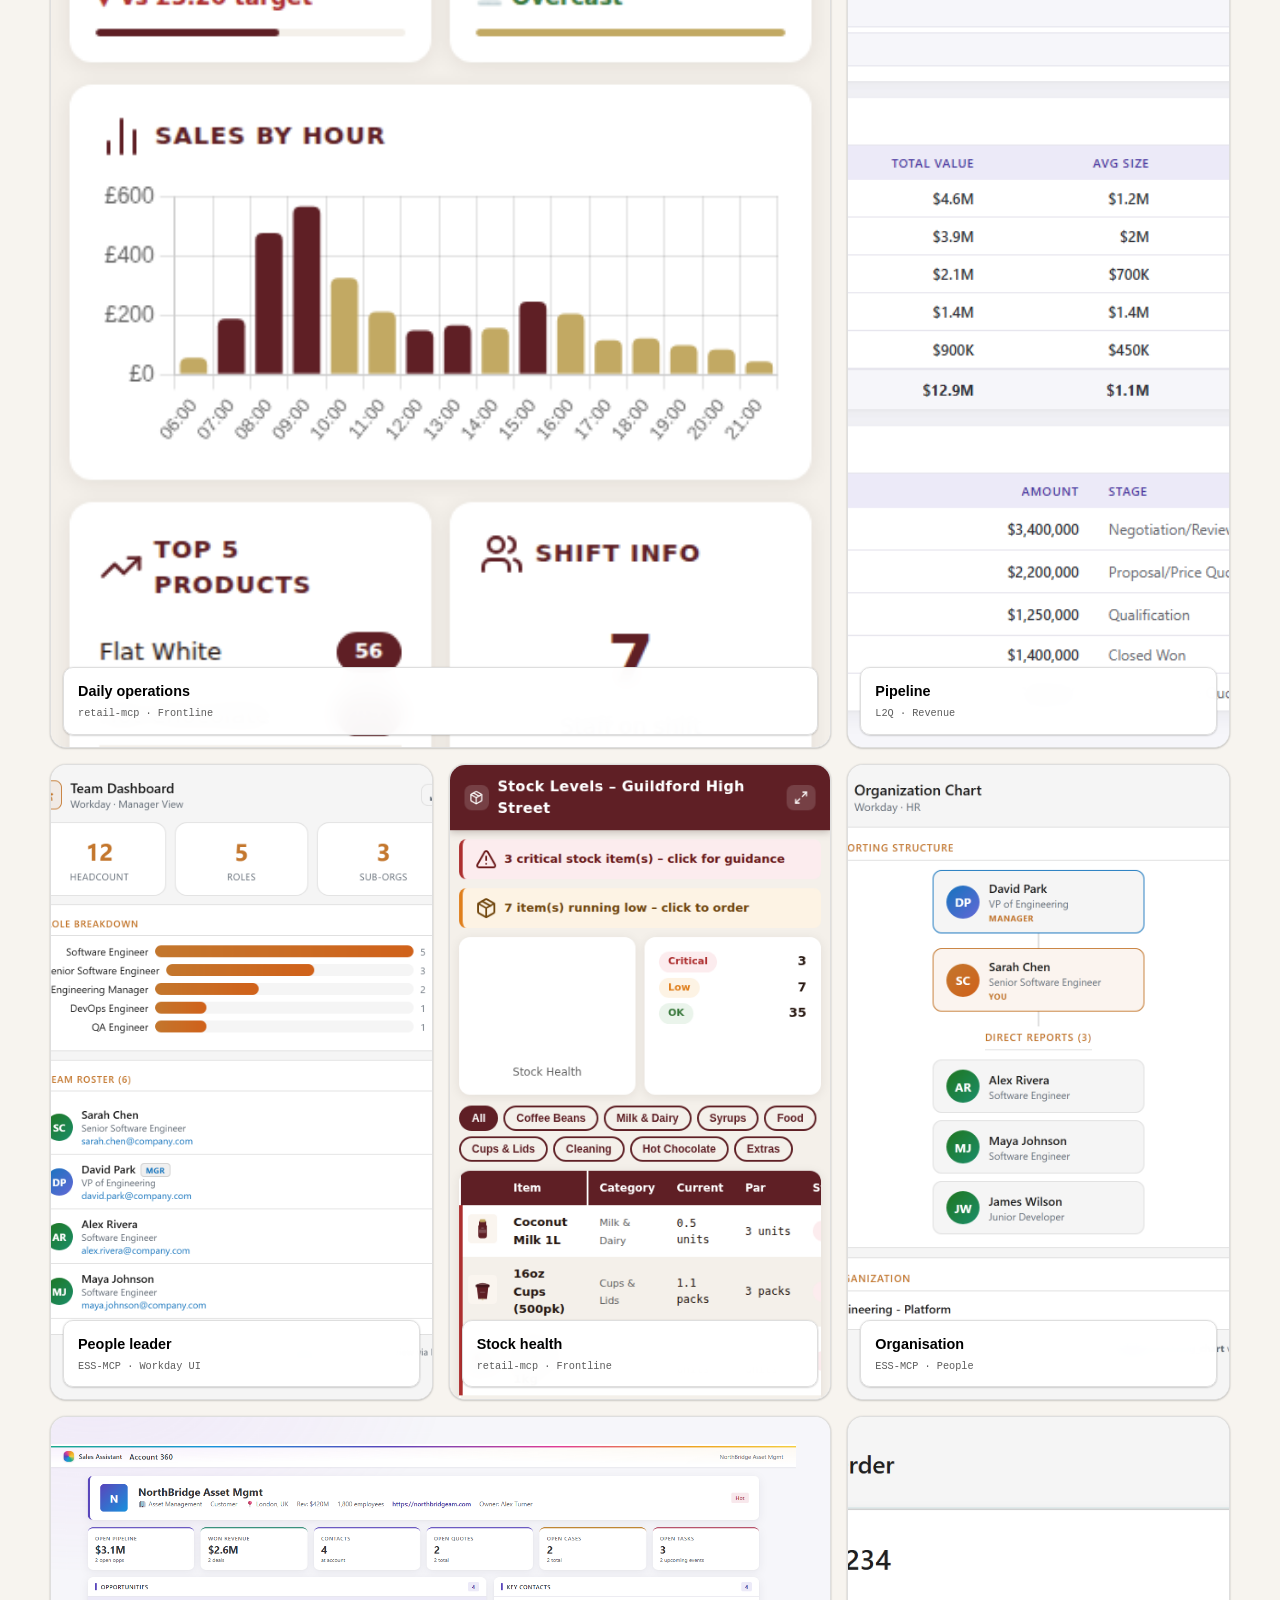
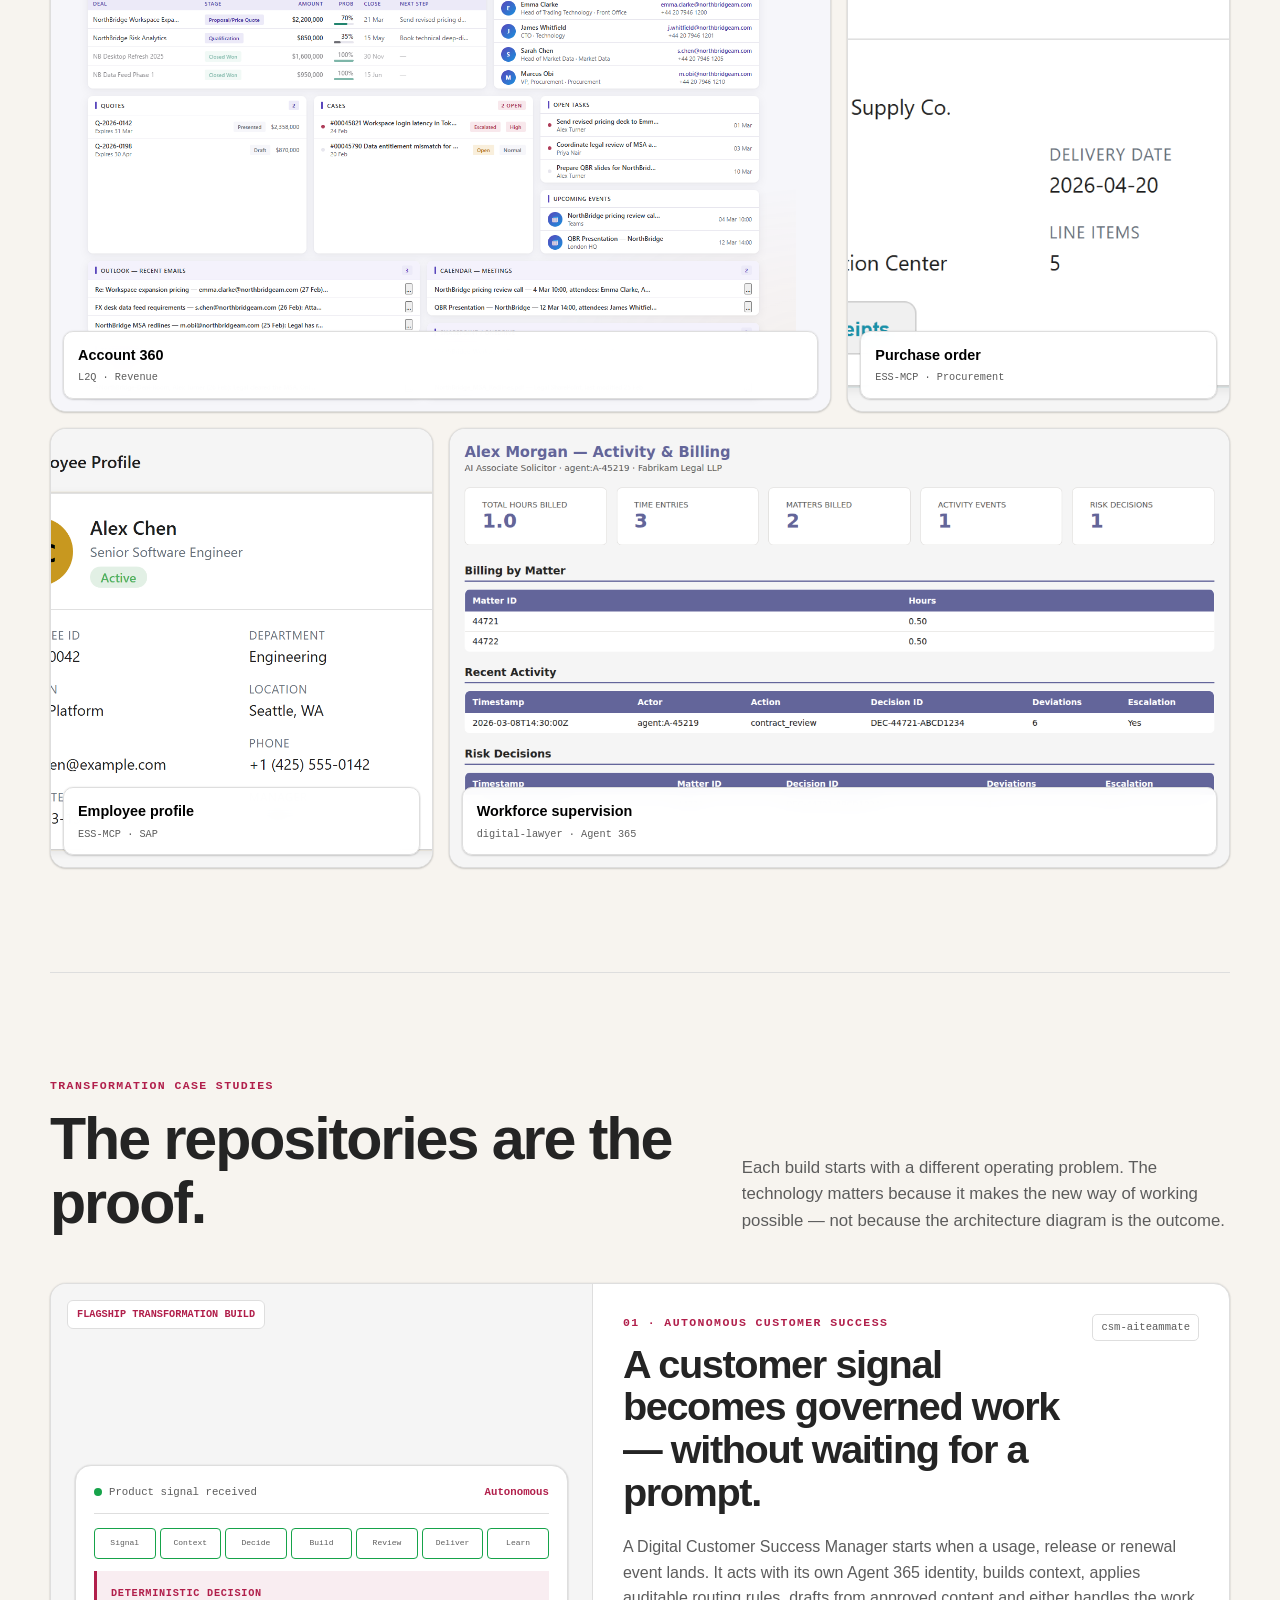
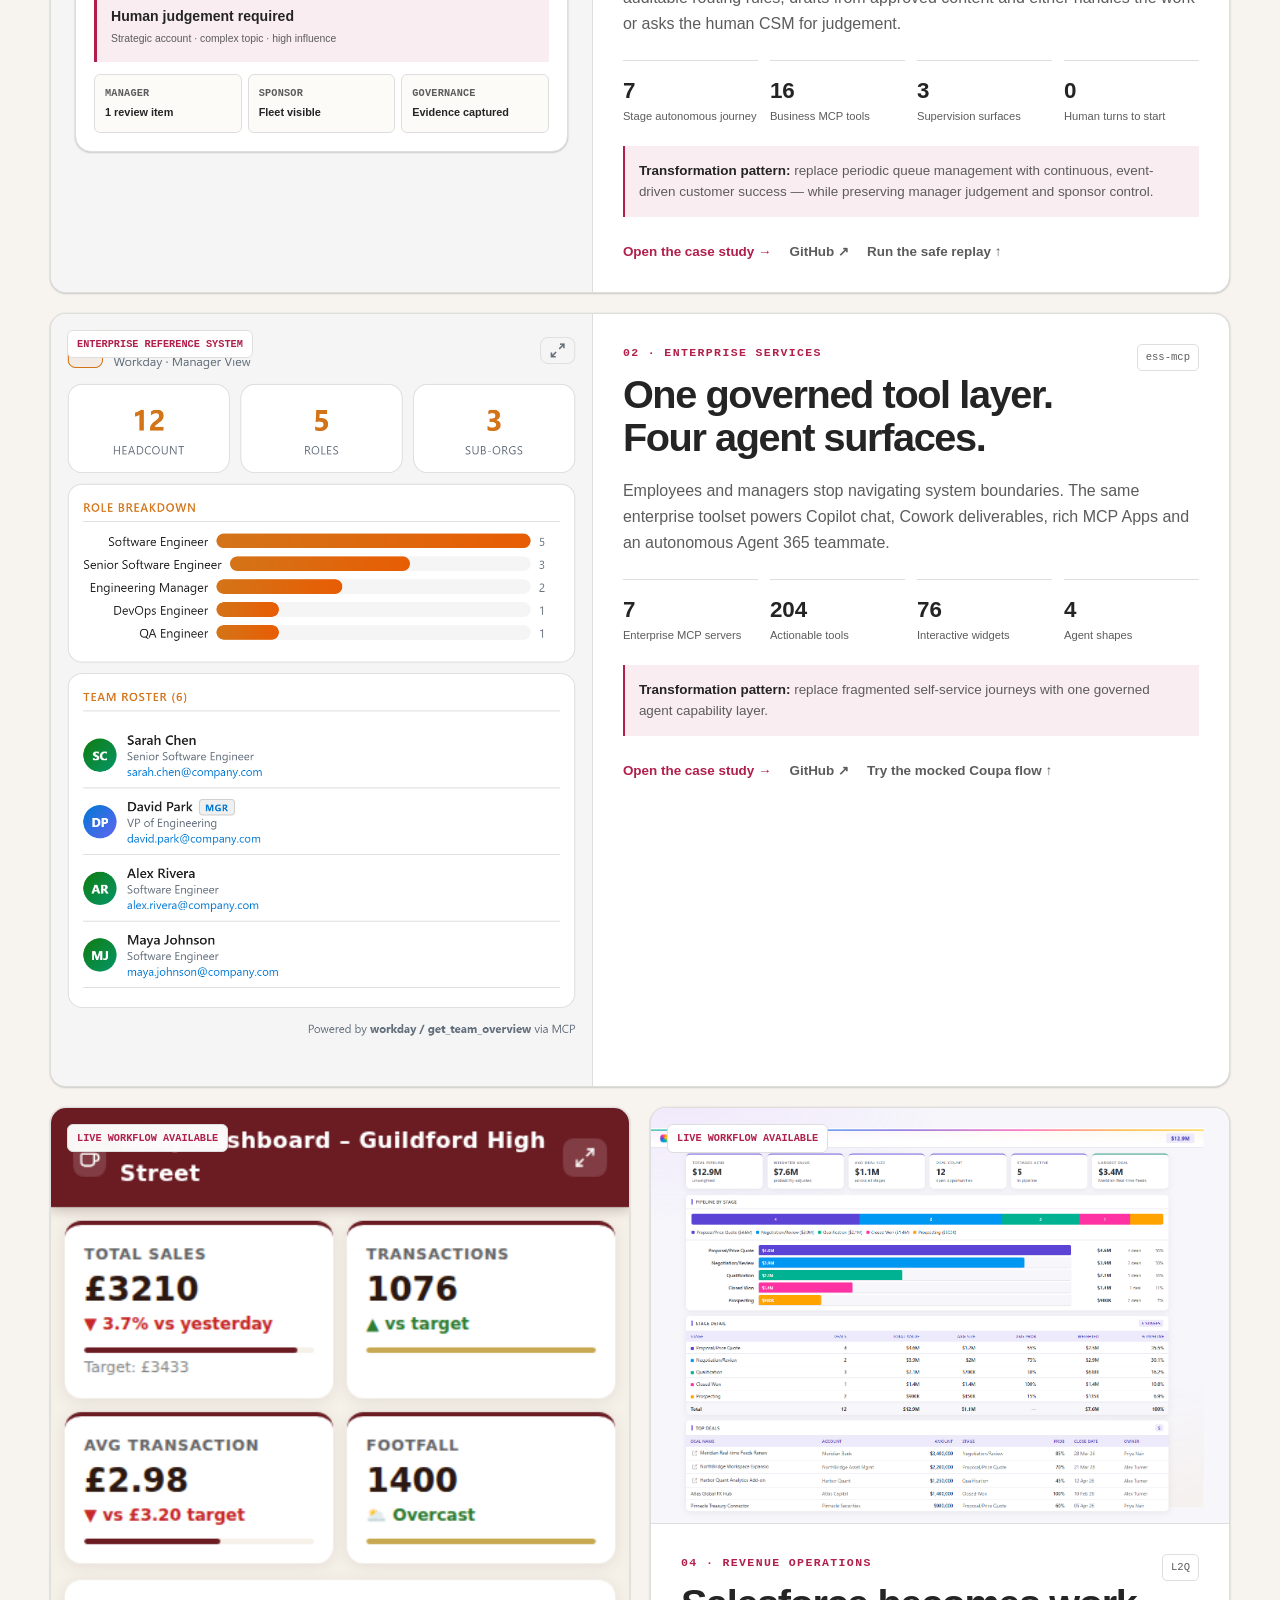
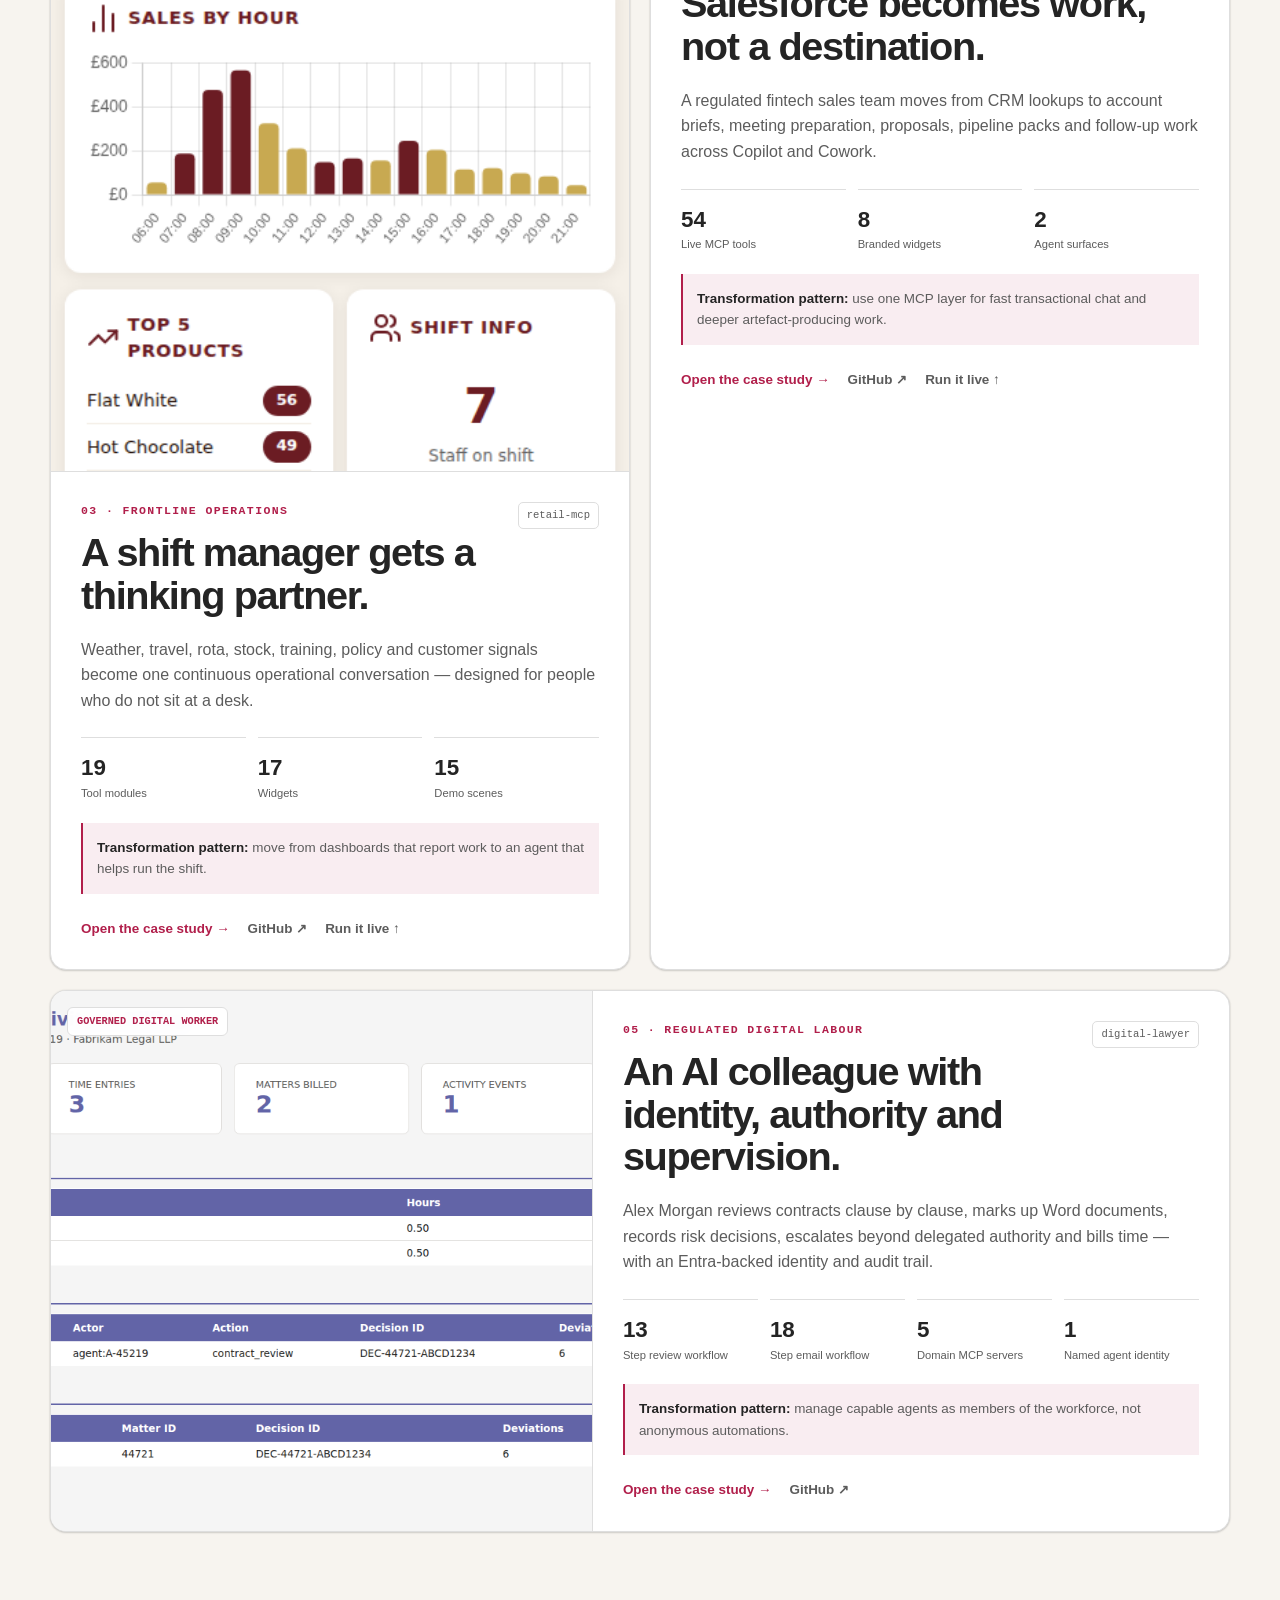
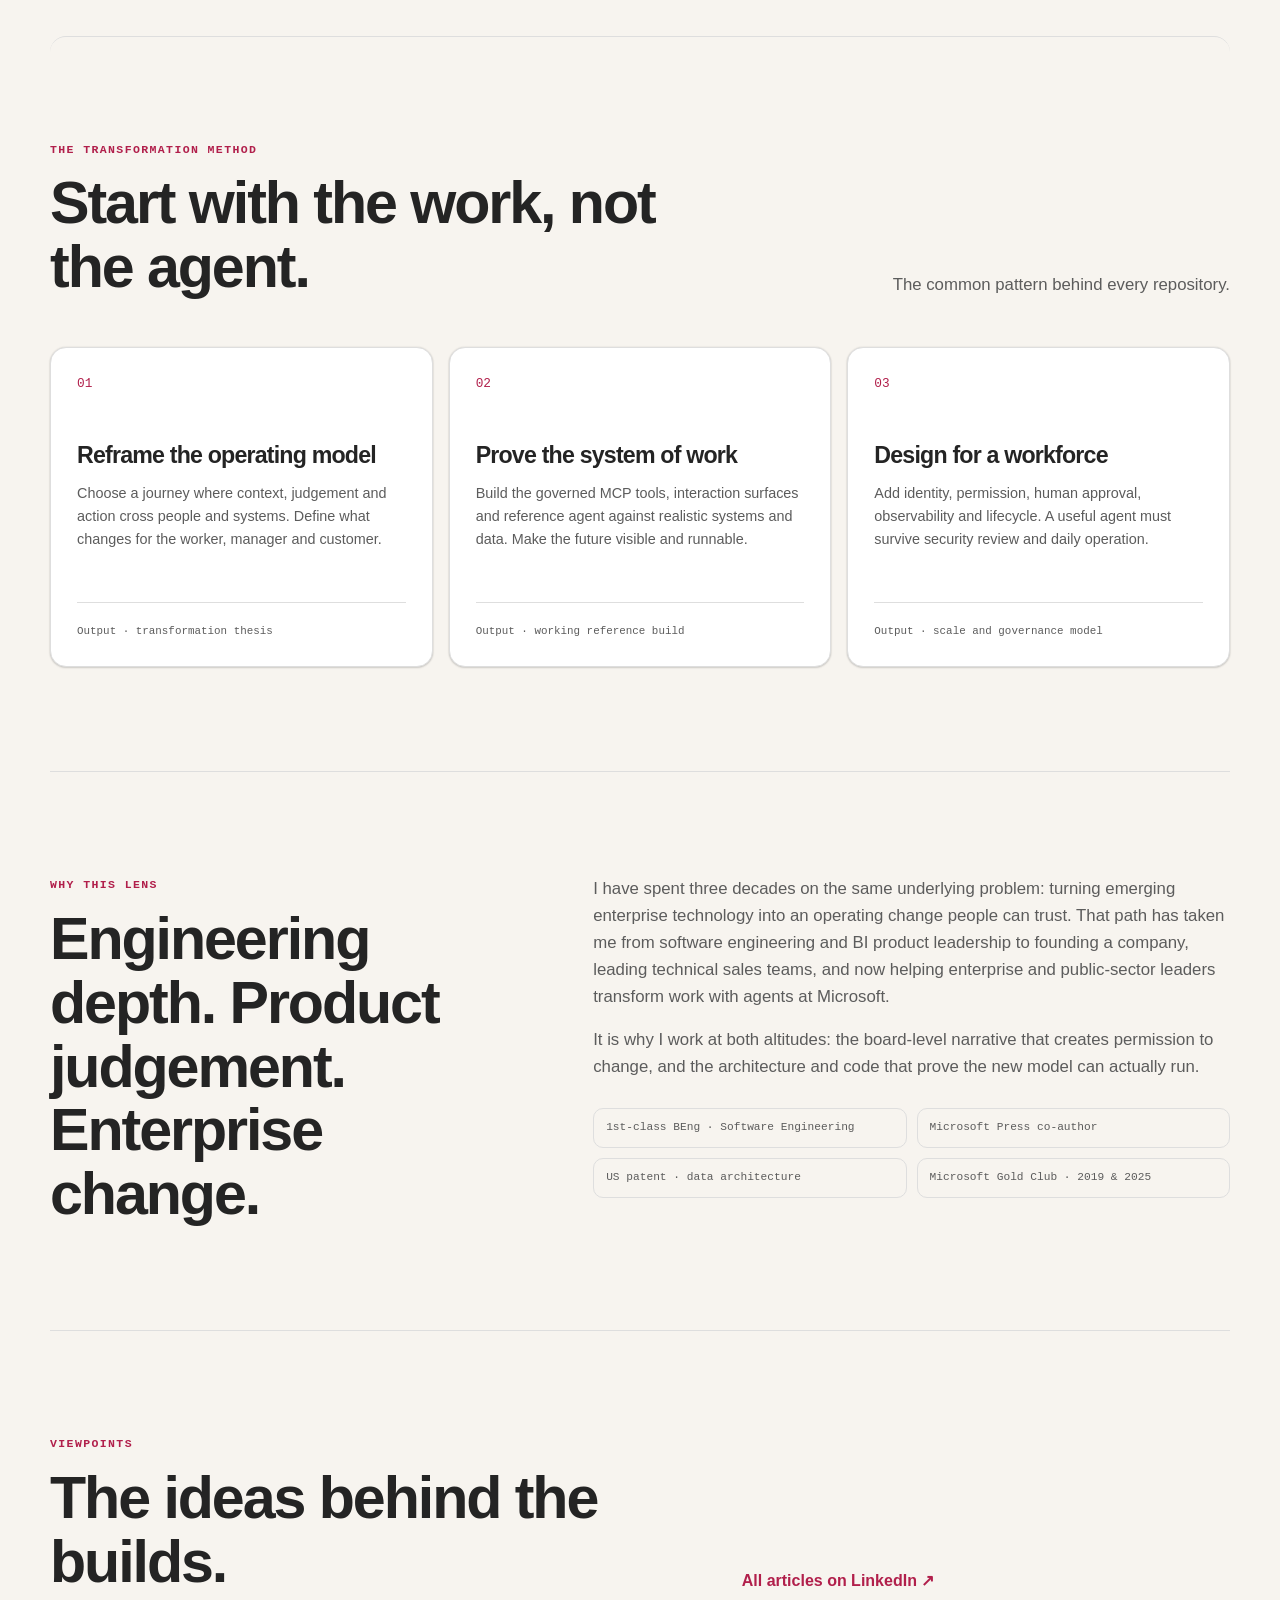
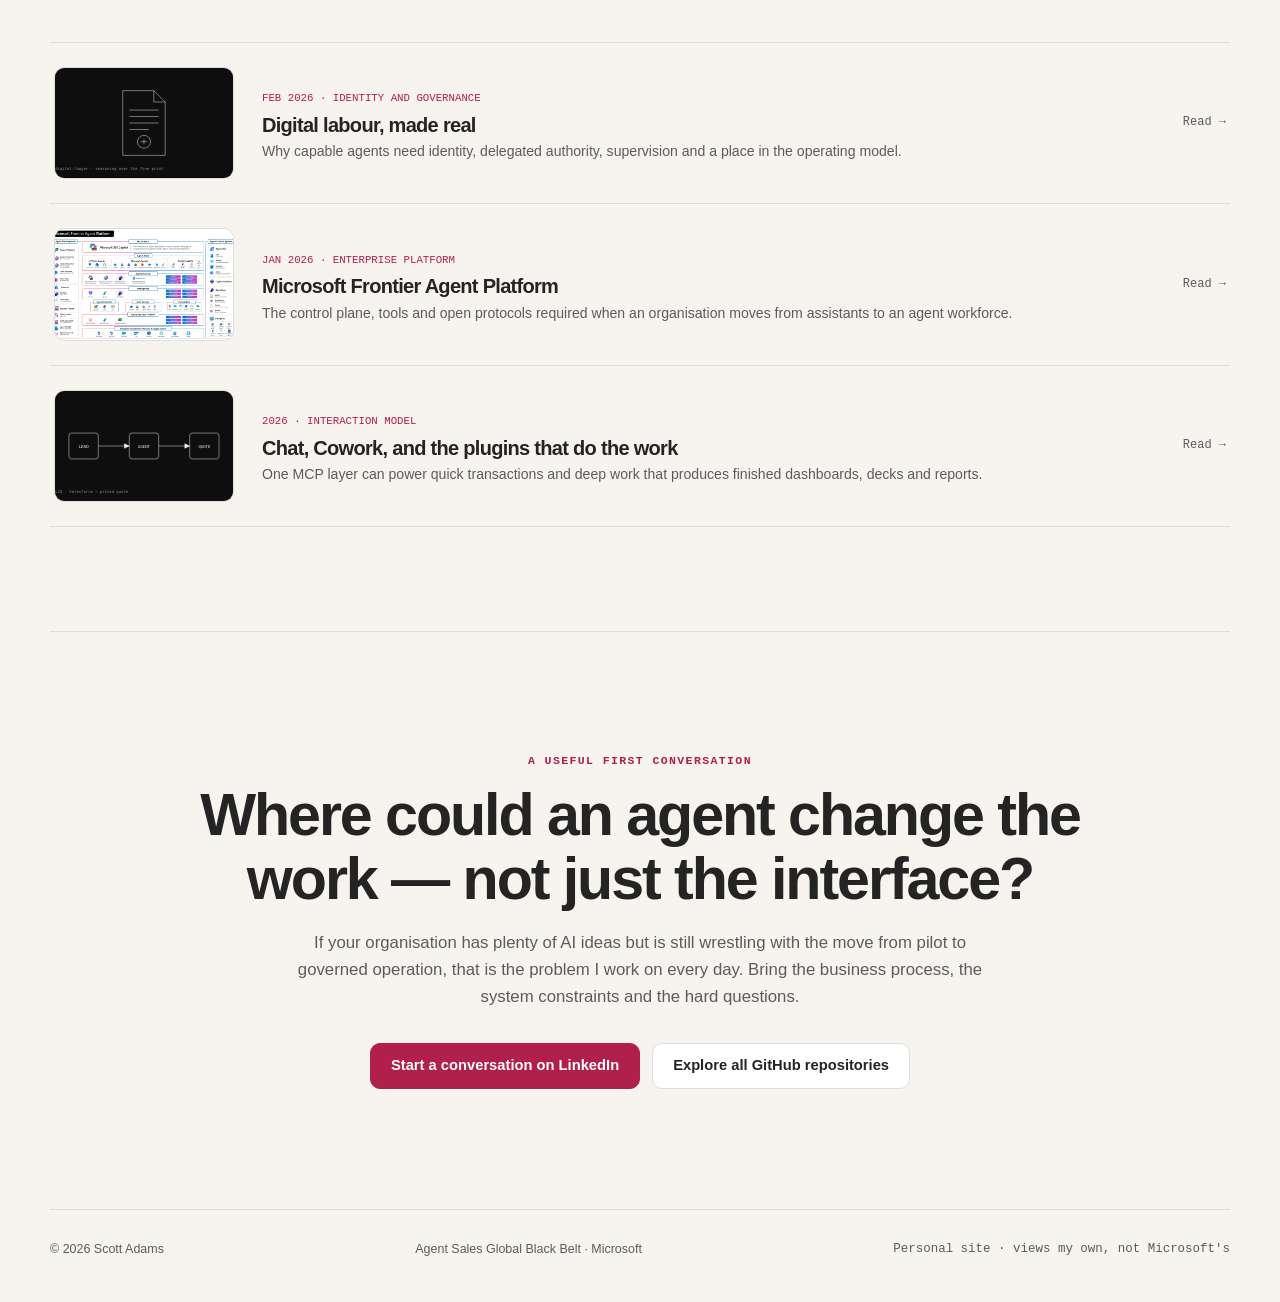
==== commit 44c8b251: "Add csm-aiteammate project page with detailed description and features" ====
--- a/index.html
+++ b/index.html
@@ -3,309 +3,610 @@
 <head>
   <meta charset="UTF-8" />
   <meta name="viewport" content="width=device-width, initial-scale=1.0" />
-  <title>Scott Adams — Agents Global Black Belt</title>
-  <meta name="description" content="Scott Adams — Director, Agents Global Black Belt (GBB) at Microsoft. Agentic AI across Foundry, GitHub, Copilot Studio, and Agent 365." />
+  <title>Scott Adams — Agent-led business transformation</title>
+  <meta name="description" content="Scott Adams helps enterprises redesign work around agents, then builds the governed MCP and Agent 365 reference systems that make the transformation tangible." />
   <meta name="author" content="Scott Adams" />
-
-  <!-- Open Graph -->
-  <meta property="og:title" content="Scott Adams — Agents Global Black Belt" />
-  <meta property="og:description" content="Director, Agents Global Black Belt (GBB) at Microsoft. Agentic AI across Foundry, GitHub, Copilot Studio, and Agent 365." />
+  <meta name="theme-color" content="#f7f4ef" />
+  <meta http-equiv="Content-Security-Policy" content="default-src 'self'; base-uri 'self'; object-src 'none'; form-action 'none'; script-src 'self' 'unsafe-inline'; style-src 'self' 'unsafe-inline'; img-src 'self' data: blob: https://avatars.githubusercontent.com https://ca-retail-mcp-test.icysea-401f5140.uksouth.azurecontainerapps.io https://ca-l2q-dev.wonderfulhill-26d0f535.uksouth.azurecontainerapps.io https://essmcp-coupa.wittysand-460bf1d9.eastus.azurecontainerapps.io; media-src 'self' data: blob: https://ca-retail-mcp-test.icysea-401f5140.uksouth.azurecontainerapps.io https://ca-l2q-dev.wonderfulhill-26d0f535.uksouth.azurecontainerapps.io https://essmcp-coupa.wittysand-460bf1d9.eastus.azurecontainerapps.io; frame-src 'self' blob:; connect-src 'self' https://ca-retail-mcp-test.icysea-401f5140.uksouth.azurecontainerapps.io https://ca-l2q-dev.wonderfulhill-26d0f535.uksouth.azurecontainerapps.io https://essmcp-coupa.wittysand-460bf1d9.eastus.azurecontainerapps.io; font-src 'self' data:" />
+
+  <meta property="og:title" content="Scott Adams — Agent-led business transformation" />
+  <meta property="og:description" content="Explore an autonomous business-process replay, working agent reference systems, interactive widgets, and live read-only MCP workflows." />
   <meta property="og:type" content="website" />
   <meta property="og:url" content="https://scott-adams.ai" />
-  <meta property="og:image" content="https://scott-adams.ai/assets/me/scott.jpg" />
-
-  <link rel="icon" href="https://avatars.githubusercontent.com/u/22813976?s=64&v=4" />
-  <link rel="preconnect" href="https://fonts.googleapis.com" />
-  <link rel="preconnect" href="https://fonts.gstatic.com" crossorigin />
-  <link href="https://fonts.googleapis.com/css2?family=Inter:wght@300;400;500;600;700&family=JetBrains+Mono:wght@400;500&display=swap" rel="stylesheet" />
+  <meta property="og:image" content="https://scott-adams.ai/assets/repos/ess-mcp/widget-team-dashboard.png" />
+  <meta property="og:image:alt" content="An enterprise agent dashboard from Scott Adams' ESS-MCP reference implementation" />
+
+  <script>
+    (() => {
+      const param = new URLSearchParams(window.location.search).get("clawpilotTheme");
+      const theme =
+        param || (window.matchMedia("(prefers-color-scheme: dark)").matches ? "dark" : "light");
+      document.documentElement.setAttribute("data-theme", theme);
+    })();
+  </script>
+
+  <script type="application/ld+json">
+  {
+    "@context": "https://schema.org",
+    "@type": "Person",
+    "name": "Scott Adams",
+    "url": "https://scott-adams.ai",
+    "image": "https://scott-adams.ai/assets/me/scott.jpg",
+    "jobTitle": "Agent Sales Global Black Belt",
+    "worksFor": {
+      "@type": "Organization",
+      "name": "Microsoft"
+    },
+    "alumniOf": {
+      "@type": "CollegeOrUniversity",
+      "name": "Edinburgh Napier University"
+    },
+    "sameAs": [
+      "https://www.linkedin.com/in/adamsscott/",
+      "https://github.com/scadam"
+    ],
+    "knowsAbout": [
+      "Agentic AI",
+      "Business transformation",
+      "Model Context Protocol",
+      "Microsoft 365 Copilot",
+      "Microsoft Foundry",
+      "Copilot Studio",
+      "Agent 365"
+    ]
+  }
+  </script>
+
+  <link rel="icon" href="https://avatars.githubusercontent.com/u/22813976?s=64&amp;v=4" />
   <link rel="stylesheet" href="styles.css" />
 </head>
 <body>
-  <div class="grain" aria-hidden="true"></div>
+  <a class="skip-link" href="#main-content">Skip to content</a>
 
   <header class="site-header">
-    <nav class="nav">
-      <a href="#top" class="brand">SA<span class="dot">.</span></a>
+    <div class="nav">
+      <a href="#top" class="brand" aria-label="Scott Adams, home">
+        <span class="brand-name">Scott Adams</span>
+        <span class="brand-role">Agent Sales GBB</span>
+      </a>
+
       <div class="nav-right">
-        <div class="nav-links">
-          <a href="#about">About</a>
+        <nav class="nav-links" aria-label="Primary navigation">
+          <a href="#lab">Transformation lab</a>
+          <a href="#widgets">Widgets</a>
+          <a href="#work">Case studies</a>
+          <a href="#method">Method</a>
           <a href="#viewpoints">Viewpoints</a>
-          <a href="#work">Work</a>
-          <a href="#focus">Focus</a>
-          <a href="#connect">Connect</a>
-        </div>
+        </nav>
         <span class="nav-ms" aria-label="Microsoft">
           <span class="ms-logo" aria-hidden="true"><i></i><i></i><i></i><i></i></span>
           Microsoft
         </span>
       </div>
-    </nav>
+    </div>
   </header>
 
-  <main id="top">
-    <!-- HERO -->
-    <section class="hero">
+  <main id="main-content">
+    <section class="hero" id="top">
       <div class="hero-grid">
         <div class="hero-copy">
-          <p class="eyebrow">Microsoft Corporation · Director, Agents Global Black Belt</p>
-          <h1>Building the<br />agentic enterprise.</h1>
-          <p class="lede">
-            I'm <strong>Scott Adams</strong> — Director, Agents Global Black Belt (GBB) at Microsoft.
-            I help the world's largest organisations turn agentic AI from demo into
-            production across <strong>Foundry</strong>, <strong>GitHub</strong>,
-            <strong>Copilot Studio</strong>, and <strong>Agent 365</strong>.
+          <p class="eyebrow">Agent Sales Global Black Belt · Microsoft</p>
+          <h1>Change the work.<br /><span>Then build the agent.</span></h1>
+          <p class="hero-lede">
+            I help enterprise leaders redesign how work gets done with agents — then build the
+            reference systems that make the transformation <strong>tangible, governable and real</strong>.
+          </p>
+          <p class="hero-support">
+            The repositories below are not product demos. They are working answers to business
+            transformation questions: how frontline teams act on context, how sales teams run a
+            portfolio, how employees cross system boundaries, and how digital workers earn trust.
           </p>
           <div class="hero-actions">
-            <a class="btn btn-primary" href="#connect">Start a conversation</a>
-            <a class="btn btn-ghost" href="#work">See the work</a>
-            <a class="btn btn-ghost" href="https://www.linkedin.com/in/adamsscott/" target="_blank" rel="noopener">LinkedIn</a>
-          </div>
-          <div class="pills-block">
-            <span class="pills-label">Microsoft platforms I work across</span>
-            <ul class="pills">
-              <li>Microsoft Foundry</li>
-              <li>GitHub</li>
-              <li>Copilot Studio</li>
-              <li>Agent 365</li>
-              <li>MCP</li>
-            </ul>
-          </div>
-        </div>
+            <a class="btn btn-primary" href="#lab">Run a workflow</a>
+            <a class="btn btn-secondary" href="#work">Explore the builds</a>
+          </div>
+
+          <dl class="hero-stats" aria-label="Reference implementation totals">
+            <div><dt>5</dt><dd>Transformation builds</dd></div>
+            <div><dt>204</dt><dd>Tools in ESS-MCP</dd></div>
+            <div><dt>76</dt><dd>Interactive widgets</dd></div>
+            <div><dt>4</dt><dd>Guided workflows</dd></div>
+          </dl>
+        </div>
+
         <figure class="hero-portrait">
-          <img src="assets/me/scott.jpg" alt="Scott Adams, Director, Agents Global Black Belt at Microsoft" />
-          <figcaption>Scott Adams · Microsoft</figcaption>
+          <img src="assets/me/scott.jpg" alt="Scott Adams, Agent Sales Global Black Belt at Microsoft" />
+          <figcaption class="portrait-note">
+            <span>My job in one line</span>
+            <strong>Make transformation tangible.</strong>
+            <p>Board narrative, operating model, architecture and working code.</p>
+          </figcaption>
         </figure>
       </div>
     </section>
 
-    <!-- ABOUT -->
-    <section id="about" class="section">
-      <div class="section-head"><h2>Who I am</h2></div>
-      <div class="about-grid">
-        <p>
-          I'm a <strong>Director and Global Black Belt at Microsoft</strong>, working with
-          enterprise and public-sector leaders across EMEA on the hardest part of AI: getting
-          agents out of the sandbox and into <strong>governed, production-grade operation</strong>.
+    <section class="section lab-section" id="lab" aria-labelledby="lab-title">
+      <div class="section-intro-grid">
+        <div>
+          <p class="section-kicker">Transformation lab</p>
+          <h2 id="lab-title">Don't just read about it. Run it.</h2>
+        </div>
+        <div class="section-intro-copy">
+          <p>
+            Start with an event-triggered Digital Customer Success Manager: a source-aligned,
+            redacted replay of the real seven-stage engine with every external call and side effect
+            disabled. The other three scenarios connect to public demo MCP endpoints on Azure,
+            invoke fixed read-only tools, and host the actual Apps SDK widgets they return.
+          </p>
+          <p class="safety-copy">
+            Demonstration data only. The CSM operational dashboards remain identity-gated and are
+            never embedded here; live widgets run in isolated sandboxes and cannot execute follow-up tools.
+          </p>
+        </div>
+      </div>
+
+      <div class="lab-shell">
+        <div class="scenario-panel">
+          <div class="scenario-heading">
+            <span>Choose a transformation</span>
+            <span class="protocol-badge">1 SAFE SIM · 3 LIVE</span>
+          </div>
+
+          <div class="scenario-nav" role="tablist" aria-label="Transformation scenarios" aria-orientation="vertical">
+            <button class="scenario-button is-active" type="button" role="tab" aria-selected="true" aria-controls="lab-output" data-scenario="autonomous">
+              <span class="scenario-number">01</span>
+              <span class="scenario-copy">
+                <strong>Autonomous customer success</strong>
+                <small>csm-aiteammate</small>
+                <span>Business event → governed action → supervision</span>
+              </span>
+            </button>
+
+            <button class="scenario-button" type="button" role="tab" aria-selected="false" aria-controls="lab-output" data-scenario="retail" tabindex="-1">
+              <span class="scenario-number">02</span>
+              <span class="scenario-copy">
+                <strong>Frontline operations</strong>
+                <small>retail-mcp</small>
+                <span>Weather + travel + stock → shift action</span>
+              </span>
+            </button>
+
+            <button class="scenario-button" type="button" role="tab" aria-selected="false" aria-controls="lab-output" data-scenario="sales" tabindex="-1">
+              <span class="scenario-number">03</span>
+              <span class="scenario-copy">
+                <strong>Revenue operations</strong>
+                <small>L2Q</small>
+                <span>Salesforce portfolio → management brief</span>
+              </span>
+            </button>
+
+            <button class="scenario-button" type="button" role="tab" aria-selected="false" aria-controls="lab-output" data-scenario="procurement" tabindex="-1">
+              <span class="scenario-number">04</span>
+              <span class="scenario-copy">
+                <strong>Procurement operations</strong>
+                <small>ess-mcp · Coupa</small>
+                <span>IT demand + supply risk → intervention queue</span>
+              </span>
+            </button>
+          </div>
+
+        </div>
+
+        <div class="lab-console">
+          <div class="lab-toolbar">
+            <div class="lab-status" id="lab-status" data-state="ready">
+              <span class="status-dot" aria-hidden="true"></span>
+              <span id="lab-status-text">Ready to replay a business event</span>
+            </div>
+            <span class="lab-host" id="lab-endpoint">local · redacted · side-effect free</span>
+          </div>
+
+          <div class="lab-output" id="lab-output" role="tabpanel" aria-live="polite" aria-busy="false"></div>
+
+          <div class="lab-controls">
+            <button class="btn btn-primary run-button" id="run-scenario" type="button">Run autonomous business event</button>
+            <details class="lab-details">
+              <summary>See what runs</summary>
+              <p id="lab-call-list">event → Agent ID → seven-stage engine → deterministic route → supervised outcome</p>
+              <p id="lab-call-explainer">The replay follows the repository's real stages and rule IDs using synthetic inputs. It makes no external or API requests, writes no data and cannot deliver customer outreach.</p>
+            </details>
+          </div>
+        </div>
+      </div>
+    </section>
+
+    <section class="section widget-section" id="widgets" aria-labelledby="widgets-title">
+      <div class="section-head">
+        <div>
+          <p class="section-kicker">The interaction surface</p>
+          <h2 id="widgets-title">Widgets turn answers into work.</h2>
+        </div>
+        <p class="section-side-copy">
+          Rich MCP Apps let people inspect, navigate and act without forcing every task through a text transcript.
         </p>
-        <p>
-          My focus is <strong>agentic AI as digital labour</strong> — treating agents like a
-          workforce with real identity, guardrails and supervision, not a feature bolted onto a
-          chat box. I work end to end: the <strong>strategy and platform architecture</strong> a
-          board needs to hear, and the <strong>working reference implementations</strong> my team
-          and I build to prove it — the MCP servers, agents and Agent 365 “autopilots”
-          you'll find in the work below.
-        </p>
-        <p>
-          I'm proud that I <strong>started my career as an engineer</strong>, and I've never really
-          stopped. It's why I still ship code, not just slides — when I talk to your architects
-          about agents in production, it's engineer to engineer.
-        </p>
-        <p>
-          If you're moving from AI pilots to an <strong>agent estate you can actually run and
-          govern</strong> — especially in a regulated environment — that's the conversation I have
-          every day.
-        </p>
-        <p class="about-sign">— Scott Adams · Director, Agents Global Black Belt · Microsoft</p>
-      </div>
-    </section>
-
-    <!-- VIEWPOINTS / ARTICLES -->
-    <section id="viewpoints" class="section">
+      </div>
+
+      <div class="widget-filters" role="group" aria-label="Filter widget gallery">
+        <button class="filter-button is-active" type="button" data-widget-filter="all" aria-pressed="true">All</button>
+        <button class="filter-button" type="button" data-widget-filter="frontline" aria-pressed="false">Frontline</button>
+        <button class="filter-button" type="button" data-widget-filter="sales" aria-pressed="false">Sales</button>
+        <button class="filter-button" type="button" data-widget-filter="people" aria-pressed="false">People</button>
+        <button class="filter-button" type="button" data-widget-filter="procurement" aria-pressed="false">Procurement</button>
+        <button class="filter-button" type="button" data-widget-filter="operations" aria-pressed="false">Digital worker</button>
+      </div>
+
+      <div class="widget-gallery">
+        <button class="widget-tile widget-tile-wide" type="button" data-widget-category="frontline" data-widget-title="Frontline daily dashboard" data-widget-description="A shift manager sees revenue, transactions and product mix in the same surface the agent uses to recommend the next action." data-widget-src="assets/repos/retail-mcp/dashboard.png">
+          <img src="assets/repos/retail-mcp/dashboard.png" alt="Retail daily sales dashboard widget" loading="lazy" />
+          <span class="widget-caption"><strong>Daily operations</strong><small>retail-mcp · Frontline</small></span>
+        </button>
+
+        <button class="widget-tile" type="button" data-widget-category="sales" data-widget-title="Sales pipeline" data-widget-description="A stage-by-stage view of pipeline value and volume, returned by the same MCP server that supports chat and Cowork." data-widget-src="assets/repos/L2Q/pipeline.png">
+          <img src="assets/repos/L2Q/pipeline.png" alt="L2Q sales pipeline widget" loading="lazy" />
+          <span class="widget-caption"><strong>Pipeline</strong><small>L2Q · Revenue</small></span>
+        </button>
+
+        <button class="widget-tile" type="button" data-widget-category="people" data-widget-title="People leader dashboard" data-widget-description="A manager can move from team overview to goals, learning and actions without navigating multiple HR screens." data-widget-src="assets/repos/ess-mcp/widget-team-dashboard.png">
+          <img src="assets/repos/ess-mcp/widget-team-dashboard.png" alt="Workday people leader dashboard widget" loading="lazy" />
+          <span class="widget-caption"><strong>People leader</strong><small>ESS-MCP · Workday UI</small></span>
+        </button>
+
+        <button class="widget-tile" type="button" data-widget-category="frontline" data-widget-title="Stock health" data-widget-description="Critical lines are visible at a glance and become context for the agent's replenishment and staffing recommendations." data-widget-src="assets/repos/retail-mcp/stock.png">
+          <img src="assets/repos/retail-mcp/stock.png" alt="Retail stock health widget" loading="lazy" />
+          <span class="widget-caption"><strong>Stock health</strong><small>retail-mcp · Frontline</small></span>
+        </button>
+
+        <button class="widget-tile widget-tile-wide" type="button" data-widget-category="sales" data-widget-title="Account 360" data-widget-description="CRM, opportunity and communication context are brought together for account planning and meeting preparation." data-widget-src="assets/repos/L2Q/account_360.png">
+          <img src="assets/repos/L2Q/account_360.png" alt="L2Q account 360 widget" loading="lazy" />
+          <span class="widget-caption"><strong>Account 360</strong><small>L2Q · Revenue</small></span>
+        </button>
+
+        <button class="widget-tile" type="button" data-widget-category="people" data-widget-title="Organisational context" data-widget-description="Interactive organisational context gives the agent and manager a shared view of reporting relationships." data-widget-src="assets/repos/ess-mcp/widget-org-chart.png">
+          <img src="assets/repos/ess-mcp/widget-org-chart.png" alt="ESS-MCP organisation chart widget" loading="lazy" />
+          <span class="widget-caption"><strong>Organisation</strong><small>ESS-MCP · People</small></span>
+        </button>
+
+        <button class="widget-tile" type="button" data-widget-category="procurement" data-widget-title="Purchase order status" data-widget-description="A procurement status view makes approvals, fulfilment and exceptions legible inside the agent conversation." data-widget-src="assets/repos/ess-mcp/widget-ariba-po-status.png">
+          <img src="assets/repos/ess-mcp/widget-ariba-po-status.png" alt="SAP Ariba purchase order status widget" loading="lazy" />
+          <span class="widget-caption"><strong>Purchase order</strong><small>ESS-MCP · Procurement</small></span>
+        </button>
+
+        <button class="widget-tile" type="button" data-widget-category="people" data-widget-title="Employee profile" data-widget-description="A unified employee profile demonstrates how the same MCP interaction pattern can span Microsoft and SAP estates." data-widget-src="assets/repos/ess-mcp/widget-sf-employee-profile.png">
+          <img src="assets/repos/ess-mcp/widget-sf-employee-profile.png" alt="SAP SuccessFactors employee profile widget" loading="lazy" />
+          <span class="widget-caption"><strong>Employee profile</strong><small>ESS-MCP · SAP</small></span>
+        </button>
+
+        <button class="widget-tile widget-tile-wide" type="button" data-widget-category="operations" data-widget-title="Digital worker activity and billing" data-widget-description="Supervisors can see the work, decisions, escalations and billing footprint of an autonomous digital worker." data-widget-src="assets/repos/digital-lawyer/activity-dashboard.png">
+          <img src="assets/repos/digital-lawyer/activity-dashboard.png" alt="Digital Lawyer activity and billing dashboard" loading="lazy" />
+          <span class="widget-caption"><strong>Workforce supervision</strong><small>digital-lawyer · Agent 365</small></span>
+        </button>
+      </div>
+
+      <dialog class="widget-dialog" id="widget-dialog" aria-labelledby="widget-dialog-title">
+        <div class="dialog-toolbar">
+          <div>
+            <span class="dialog-kicker">Interactive surface</span>
+            <h3 id="widget-dialog-title">Widget preview</h3>
+          </div>
+          <button class="dialog-close" id="widget-dialog-close" type="button" aria-label="Close widget preview">×</button>
+        </div>
+        <img id="widget-dialog-image" src="assets/repos/retail-mcp/dashboard.png" alt="" />
+        <p id="widget-dialog-description"></p>
+      </dialog>
+    </section>
+
+    <section class="section" id="work" aria-labelledby="work-title">
+      <div class="section-intro-grid">
+        <div>
+          <p class="section-kicker">Transformation case studies</p>
+          <h2 id="work-title">The repositories are the proof.</h2>
+        </div>
+        <div class="section-intro-copy">
+          <p>
+            Each build starts with a different operating problem. The technology matters because it
+            makes the new way of working possible — not because the architecture diagram is the outcome.
+          </p>
+        </div>
+      </div>
+
+      <div class="showcase-grid">
+        <article class="showcase-card showcase-featured">
+          <div class="showcase-media autonomous-showcase-media">
+            <span class="live-label">Flagship transformation build</span>
+            <div class="autonomous-case-visual" aria-label="Event-triggered customer success journey preview">
+              <div class="case-visual-head">
+                <span><i aria-hidden="true"></i> Product signal received</span>
+                <strong>Autonomous</strong>
+              </div>
+              <div class="case-visual-stages" aria-hidden="true">
+                <span>Signal</span><span>Context</span><span>Decide</span><span>Build</span><span>Review</span><span>Deliver</span><span>Learn</span>
+              </div>
+              <div class="case-visual-decision">
+                <small>Deterministic decision</small>
+                <strong>Human judgement required</strong>
+                <span>Strategic account · complex topic · high influence</span>
+              </div>
+              <div class="case-visual-surfaces">
+                <span><small>Manager</small><strong>1 review item</strong></span>
+                <span><small>Sponsor</small><strong>Fleet visible</strong></span>
+                <span><small>Governance</small><strong>Evidence captured</strong></span>
+              </div>
+            </div>
+          </div>
+          <div class="showcase-copy">
+            <div class="showcase-title-row">
+              <div>
+                <p class="showcase-eyebrow">01 · Autonomous customer success</p>
+                <h3>A customer signal becomes governed work — without waiting for a prompt.</h3>
+              </div>
+              <span class="repo-slug">csm-aiteammate</span>
+            </div>
+            <p class="case-outcome">
+              A Digital Customer Success Manager starts when a usage, release or renewal event lands.
+              It acts with its own Agent 365 identity, builds context, applies auditable routing rules,
+              drafts from approved content and either handles the work or asks the human CSM for judgement.
+            </p>
+            <dl class="evidence-grid">
+              <div><dt>7</dt><dd>Stage autonomous journey</dd></div>
+              <div><dt>16</dt><dd>Business MCP tools</dd></div>
+              <div><dt>3</dt><dd>Supervision surfaces</dd></div>
+              <div><dt>0</dt><dd>Human turns to start</dd></div>
+            </dl>
+            <p class="case-pattern"><strong>Transformation pattern:</strong> replace periodic queue management with continuous, event-driven customer success — while preserving manager judgement and sponsor control.</p>
+            <div class="case-actions">
+              <a class="text-link" href="repos/csm-aiteammate.html">Open the case study →</a>
+              <a class="text-link muted-link" href="https://github.com/scadam/csm-aiteammate" target="_blank" rel="noopener">GitHub ↗</a>
+              <a class="text-link muted-link" href="?scenario=autonomous#lab">Run the safe replay ↑</a>
+            </div>
+          </div>
+        </article>
+
+        <article class="showcase-card showcase-featured">
+          <div class="showcase-media">
+            <img src="assets/repos/ess-mcp/widget-team-dashboard.png" alt="ESS-MCP people leader dashboard" loading="lazy" />
+            <span class="live-label">Enterprise reference system</span>
+          </div>
+          <div class="showcase-copy">
+            <div class="showcase-title-row">
+              <div>
+                <p class="showcase-eyebrow">02 · Enterprise services</p>
+                <h3>One governed tool layer. Four agent surfaces.</h3>
+              </div>
+              <span class="repo-slug">ess-mcp</span>
+            </div>
+            <p class="case-outcome">
+              Employees and managers stop navigating system boundaries. The same enterprise toolset
+              powers Copilot chat, Cowork deliverables, rich MCP Apps and an autonomous Agent 365 teammate.
+            </p>
+            <dl class="evidence-grid">
+              <div><dt>7</dt><dd>Enterprise MCP servers</dd></div>
+              <div><dt>204</dt><dd>Actionable tools</dd></div>
+              <div><dt>76</dt><dd>Interactive widgets</dd></div>
+              <div><dt>4</dt><dd>Agent shapes</dd></div>
+            </dl>
+            <p class="case-pattern"><strong>Transformation pattern:</strong> replace fragmented self-service journeys with one governed agent capability layer.</p>
+            <div class="case-actions">
+              <a class="text-link" href="repos/ess-mcp.html">Open the case study →</a>
+              <a class="text-link muted-link" href="https://github.com/scadam/ess-mcp" target="_blank" rel="noopener">GitHub ↗</a>
+              <a class="text-link muted-link" href="?scenario=procurement#lab">Try the mocked Coupa flow ↑</a>
+            </div>
+          </div>
+        </article>
+
+        <article class="showcase-card">
+          <div class="showcase-media">
+            <img src="assets/repos/retail-mcp/dashboard.png" alt="Frontline retail operations dashboard" loading="lazy" />
+            <span class="live-label">Live workflow available</span>
+          </div>
+          <div class="showcase-copy">
+            <div class="showcase-title-row">
+              <div>
+                <p class="showcase-eyebrow">03 · Frontline operations</p>
+                <h3>A shift manager gets a thinking partner.</h3>
+              </div>
+              <span class="repo-slug">retail-mcp</span>
+            </div>
+            <p class="case-outcome">
+              Weather, travel, rota, stock, training, policy and customer signals become one continuous
+              operational conversation — designed for people who do not sit at a desk.
+            </p>
+            <dl class="evidence-grid compact-evidence">
+              <div><dt>19</dt><dd>Tool modules</dd></div>
+              <div><dt>17</dt><dd>Widgets</dd></div>
+              <div><dt>15</dt><dd>Demo scenes</dd></div>
+            </dl>
+            <p class="case-pattern"><strong>Transformation pattern:</strong> move from dashboards that report work to an agent that helps run the shift.</p>
+            <div class="case-actions">
+              <a class="text-link" href="repos/retail-mcp.html">Open the case study →</a>
+              <a class="text-link muted-link" href="https://github.com/scadam/retail-mcp" target="_blank" rel="noopener">GitHub ↗</a>
+              <a class="text-link muted-link" href="?scenario=retail#lab">Run it live ↑</a>
+            </div>
+          </div>
+        </article>
+
+        <article class="showcase-card">
+          <div class="showcase-media">
+            <img src="assets/repos/L2Q/pipeline.png" alt="L2Q lead-to-quote pipeline widget" loading="lazy" />
+            <span class="live-label">Live workflow available</span>
+          </div>
+          <div class="showcase-copy">
+            <div class="showcase-title-row">
+              <div>
+                <p class="showcase-eyebrow">04 · Revenue operations</p>
+                <h3>Salesforce becomes work, not a destination.</h3>
+              </div>
+              <span class="repo-slug">L2Q</span>
+            </div>
+            <p class="case-outcome">
+              A regulated fintech sales team moves from CRM lookups to account briefs, meeting preparation,
+              proposals, pipeline packs and follow-up work across Copilot and Cowork.
+            </p>
+            <dl class="evidence-grid compact-evidence">
+              <div><dt>54</dt><dd>Live MCP tools</dd></div>
+              <div><dt>8</dt><dd>Branded widgets</dd></div>
+              <div><dt>2</dt><dd>Agent surfaces</dd></div>
+            </dl>
+            <p class="case-pattern"><strong>Transformation pattern:</strong> use one MCP layer for fast transactional chat and deeper artefact-producing work.</p>
+            <div class="case-actions">
+              <a class="text-link" href="repos/L2Q.html">Open the case study →</a>
+              <a class="text-link muted-link" href="https://github.com/scadam/L2Q" target="_blank" rel="noopener">GitHub ↗</a>
+              <a class="text-link muted-link" href="?scenario=sales#lab">Run it live ↑</a>
+            </div>
+          </div>
+        </article>
+
+        <article class="showcase-card showcase-featured showcase-dark">
+          <div class="showcase-media">
+            <img src="assets/repos/digital-lawyer/activity-dashboard.png" alt="Digital Lawyer activity and billing dashboard" loading="lazy" />
+            <span class="live-label">Governed digital worker</span>
+          </div>
+          <div class="showcase-copy">
+            <div class="showcase-title-row">
+              <div>
+                <p class="showcase-eyebrow">05 · Regulated digital labour</p>
+                <h3>An AI colleague with identity, authority and supervision.</h3>
+              </div>
+              <span class="repo-slug">digital-lawyer</span>
+            </div>
+            <p class="case-outcome">
+              Alex Morgan reviews contracts clause by clause, marks up Word documents, records risk decisions,
+              escalates beyond delegated authority and bills time — with an Entra-backed identity and audit trail.
+            </p>
+            <dl class="evidence-grid">
+              <div><dt>13</dt><dd>Step review workflow</dd></div>
+              <div><dt>18</dt><dd>Step email workflow</dd></div>
+              <div><dt>5</dt><dd>Domain MCP servers</dd></div>
+              <div><dt>1</dt><dd>Named agent identity</dd></div>
+            </dl>
+            <p class="case-pattern"><strong>Transformation pattern:</strong> manage capable agents as members of the workforce, not anonymous automations.</p>
+            <div class="case-actions">
+              <a class="text-link" href="repos/digital-lawyer.html">Open the case study →</a>
+              <a class="text-link muted-link" href="https://github.com/scadam/digital-lawyer" target="_blank" rel="noopener">GitHub ↗</a>
+            </div>
+          </div>
+        </article>
+      </div>
+    </section>
+
+    <section class="section method-section" id="method" aria-labelledby="method-title">
       <div class="section-head">
-        <h2>Viewpoints</h2>
-        <a class="section-link" href="https://www.linkedin.com/in/adamsscott/recent-activity/articles/" target="_blank" rel="noopener">All on LinkedIn →</a>
-      </div>
-      <p class="lede" style="margin-bottom:40px">
-        Where I share how I see agentic AI unfolding — and the projects that put the ideas into practice.
-      </p>
+        <div>
+          <p class="section-kicker">The transformation method</p>
+          <h2 id="method-title">Start with the work, not the agent.</h2>
+        </div>
+        <p class="section-side-copy">The common pattern behind every repository.</p>
+      </div>
+
+      <div class="method-grid">
+        <article class="method-step">
+          <span class="method-number">01</span>
+          <h3>Reframe the operating model</h3>
+          <p>Choose a journey where context, judgement and action cross people and systems. Define what changes for the worker, manager and customer.</p>
+          <span class="method-output">Output · transformation thesis</span>
+        </article>
+        <article class="method-step">
+          <span class="method-number">02</span>
+          <h3>Prove the system of work</h3>
+          <p>Build the governed MCP tools, interaction surfaces and reference agent against realistic systems and data. Make the future visible and runnable.</p>
+          <span class="method-output">Output · working reference build</span>
+        </article>
+        <article class="method-step">
+          <span class="method-number">03</span>
+          <h3>Design for a workforce</h3>
+          <p>Add identity, permission, human approval, observability and lifecycle. A useful agent must survive security review and daily operation.</p>
+          <span class="method-output">Output · scale and governance model</span>
+        </article>
+      </div>
+    </section>
+
+    <section class="section career-section" id="about" aria-labelledby="about-title">
+      <div class="career-grid">
+        <div>
+          <p class="section-kicker">Why this lens</p>
+          <h2 id="about-title">Engineering depth. Product judgement. Enterprise change.</h2>
+        </div>
+        <div class="career-copy">
+          <p>
+            I have spent three decades on the same underlying problem: turning emerging enterprise
+            technology into an operating change people can trust. That path has taken me from software
+            engineering and BI product leadership to founding a company, leading technical sales teams,
+            and now helping enterprise and public-sector leaders transform work with agents at Microsoft.
+          </p>
+          <p>
+            It is why I work at both altitudes: the board-level narrative that creates permission to change,
+            and the architecture and code that prove the new model can actually run.
+          </p>
+          <div class="credential-list" aria-label="Selected credentials">
+            <span>1st-class BEng · Software Engineering</span>
+            <span>Microsoft Press co-author</span>
+            <span>US patent · data architecture</span>
+            <span>Microsoft Gold Club · 2019 &amp; 2025</span>
+          </div>
+        </div>
+      </div>
+    </section>
+
+    <section class="section" id="viewpoints" aria-labelledby="viewpoints-title">
+      <div class="section-head">
+        <div>
+          <p class="section-kicker">Viewpoints</p>
+          <h2 id="viewpoints-title">The ideas behind the builds.</h2>
+        </div>
+        <a class="section-link" href="https://www.linkedin.com/in/adamsscott/recent-activity/articles/" target="_blank" rel="noopener">All articles on LinkedIn ↗</a>
+      </div>
 
       <div class="article-list">
         <a class="article" href="articles/article-1.html">
-          <div class="article-thumb" style="background-image:url('assets/cover-digital-lawyer.svg')"></div>
+          <div class="article-thumb"><img src="assets/cover-digital-lawyer.svg" alt="Digital labour article cover" loading="lazy" /></div>
           <div class="article-text">
-            <span class="article-meta">Feb 2026 · Viewpoint</span>
+            <span class="article-meta">Feb 2026 · Identity and governance</span>
             <h3>Digital labour, made real</h3>
-            <p>Why some agents need an Agent 365 license — the shift from AI as a feature to AI as labour.</p>
+            <p>Why capable agents need identity, delegated authority, supervision and a place in the operating model.</p>
           </div>
           <span class="article-cta">Read →</span>
         </a>
         <a class="article" href="articles/article-2.html">
-          <div class="article-thumb" style="background-image:url('assets/article-frontier/platform-diagram.jpg')"></div>
+          <div class="article-thumb"><img src="assets/article-frontier/platform-diagram.jpg" alt="Microsoft Frontier Agent Platform diagram" loading="lazy" /></div>
           <div class="article-text">
-            <span class="article-meta">Jan 2026 · Viewpoint</span>
+            <span class="article-meta">Jan 2026 · Enterprise platform</span>
             <h3>Microsoft Frontier Agent Platform</h3>
-            <p>What a real enterprise agent platform looks like when you treat agents like a workforce, not a feature.</p>
+            <p>The control plane, tools and open protocols required when an organisation moves from assistants to an agent workforce.</p>
           </div>
           <span class="article-cta">Read →</span>
         </a>
         <a class="article" href="articles/cowork.html">
-          <div class="article-thumb" style="background-image:url('assets/cover-l2q.svg')"></div>
+          <div class="article-thumb"><img src="assets/cover-l2q.svg" alt="Chat and Cowork article cover" loading="lazy" /></div>
           <div class="article-text">
-            <span class="article-meta">2026 · Viewpoint</span>
+            <span class="article-meta">2026 · Interaction model</span>
             <h3>Chat, Cowork, and the plugins that do the work</h3>
-            <p>When to chat and when to Cowork — and the open MCP plugins that turn live business data into finished deliverables.</p>
+            <p>One MCP layer can power quick transactions and deep work that produces finished dashboards, decks and reports.</p>
           </div>
           <span class="article-cta">Read →</span>
         </a>
       </div>
-
-      <div class="posts-strip">
-        <span class="posts-label">Recent posts</span>
-        <a class="post-link" href="https://www.linkedin.com/feed/update/urn:li:activity:7466249628489764864/" target="_blank" rel="noopener">5 plugins for Copilot Cowork ↗</a>
-        <a class="post-link" href="https://www.linkedin.com/feed/update/urn:li:activity:7468298067860180993/" target="_blank" rel="noopener">When to Chat vs Cowork with Salesforce ↗</a>
-        <a class="post-link" href="https://www.linkedin.com/pulse/digital-labour-made-real-why-some-agents-need-agent-365-scott-adams-vcbqf" target="_blank" rel="noopener">Digital labour, made real ↗</a>
-        <a class="post-link post-more" href="https://www.linkedin.com/in/adamsscott/recent-activity/all/" target="_blank" rel="noopener">See all activity on LinkedIn →</a>
-      </div>
-    </section>
-
-    <!-- PROOF -->
-    <section id="proof" class="section">
-      <div class="section-head"><h2>What colleagues say</h2></div>
-      <p class="lede" style="margin-bottom:40px">
-        The response to my viewpoints from peers inside Microsoft — the people who see this work up close.
+    </section>
+
+    <section class="section connect" id="connect" aria-labelledby="connect-title">
+      <p class="section-kicker">A useful first conversation</p>
+      <h2 id="connect-title">Where could an agent change the work — not just the interface?</h2>
+      <p class="connect-lede">
+        If your organisation has plenty of AI ideas but is still wrestling with the move from pilot to
+        governed operation, that is the problem I work on every day. Bring the business process, the
+        system constraints and the hard questions.
       </p>
-      <div class="proof-stats">
-        <div class="proof-stat"><span class="n">349+</span><span class="l">Reactions · Frontier platform</span></div>
-        <div class="proof-stat"><span class="n">55</span><span class="l">Reposts by peers</span></div>
-        <div class="proof-stat"><span class="n">37</span><span class="l">Comments &amp; discussions</span></div>
-        <div class="proof-stat"><span class="n">7</span><span class="l">Reference builds shipped</span></div>
-      </div>
-      <div class="quotes">
-        <figure class="quote">
-          <p>“This is AI gold on so many levels. Thank you for sharing this.”</p>
-          <cite><strong>David Favero</strong> · Enterprise Life Sciences AI — Microsoft</cite>
-        </figure>
-        <figure class="quote">
-          <p>“A really great read and clearly articulated. I'll share it with my network as I know this is top of mind.”</p>
-          <cite><strong>Heather Jones</strong> · Customer Success Manager — Microsoft</cite>
-        </figure>
-      </div>
-      <p class="proof-note">
-        Verbatim public responses from Microsoft colleagues to <a href="articles/article-2.html">Microsoft Frontier Agent Platform</a>.
-        <a href="https://www.linkedin.com/in/adamsscott/recent-activity/all/" target="_blank" rel="noopener">See the conversation on LinkedIn →</a>
-      </p>
-    </section>
-
-    <!-- WORK / REPOS -->
-    <section id="work" class="section">
-      <div class="section-head">
-        <h2>Selected Work</h2>
-        <a class="section-link" href="https://github.com/scadam?tab=repositories" target="_blank" rel="noopener">All repositories →</a>
-      </div>
-      <p class="lede" style="margin-bottom:40px">
-        Real, working code — reference agents and MCP servers that show how these ideas hold up in production.
-      </p>
-
-      <div class="work-grid" id="repo-grid">
-        <a class="repo" href="repos/ess-mcp.html">
-          <div class="repo-cover" style="background-image:url('assets/repos/ess-mcp/widget-team-dashboard.png')"></div>
-          <div class="repo-body">
-            <div class="repo-head"><h3>ess-mcp</h3><span class="arrow">→</span></div>
-            <p>Enterprise Self-Service, end-to-end on MCP. 7 servers, 204 tools and 76 widgets across Workday, ServiceNow, Salesforce, Jira and SAP — surfaced through Copilot, Cowork and an autonomous Agent 365 teammate.</p>
-            <div class="tags"><span class="tag">MCP Server</span><span class="tag">Agent 365</span><span class="tag">HR &amp; IT</span></div>
-          </div>
-        </a>
-
-        <a class="repo" href="repos/L2Q.html">
-          <div class="repo-cover" style="background-image:url('assets/repos/L2Q/pipeline.png')"></div>
-          <div class="repo-body">
-            <div class="repo-head"><h3>L2Q</h3><span class="arrow">→</span></div>
-            <p>Lead-to-Quote for fintech sales. An MCP server wiring live Salesforce into both a Copilot declarative agent and a Cowork plugin — 58 tools, 8 branded widgets, built for MiFID II / GDPR / FCA deals.</p>
-            <div class="tags"><span class="tag">MCP Server</span><span class="tag">Salesforce</span><span class="tag">Copilot Studio</span></div>
-          </div>
-        </a>
-
-        <a class="repo" href="repos/retail-mcp.html">
-          <div class="repo-cover" style="background-image:url('assets/repos/retail-mcp/dashboard.png')"></div>
-          <div class="repo-body">
-            <div class="repo-head"><h3>retail-mcp</h3><span class="arrow">→</span></div>
-            <p>A Costa Coffee frontline AI agent — not just a mobile app. Weather, travel, stock, rota, training and social, plus photo understanding and SharePoint, chained in one conversation across 17 interactive widgets.</p>
-            <div class="tags"><span class="tag">MCP Server</span><span class="tag">Retail</span><span class="tag">Front-line</span></div>
-          </div>
-        </a>
-
-        <a class="repo" href="repos/digital-lawyer.html">
-          <div class="repo-cover" style="background-image:url('assets/repos/digital-lawyer/activity-dashboard.png')"></div>
-          <div class="repo-body">
-            <div class="repo-head"><h3>digital-lawyer</h3><span class="arrow">→</span></div>
-            <p>Alex Morgan, an AI Associate Solicitor with an Entra-backed agent identity. Reviews supplier agreements clause-by-clause, marks up Word docs over email, logs risk decisions and bills its time — governed by Agent 365.</p>
-            <div class="tags"><span class="tag">Agent</span><span class="tag">Agent 365</span><span class="tag">Legal</span></div>
-          </div>
-        </a>
-      </div>
-    </section>
-
-    <!-- FOCUS -->
-    <section id="focus" class="section">
-      <div class="section-head"><h2>What I Focus On</h2></div>
-      <div class="focus-grid">
-        <div class="focus-item">
-          <span class="focus-num">01</span>
-          <h3>Foundry</h3>
-          <p>Building, evaluating and operating agents on Microsoft Foundry — from model choice to production.</p>
-        </div>
-        <div class="focus-item">
-          <span class="focus-num">02</span>
-          <h3>GitHub</h3>
-          <p>Agentic developer workflows and the open building blocks — MCP servers, tools and automation.</p>
-        </div>
-        <div class="focus-item">
-          <span class="focus-num">03</span>
-          <h3>Copilot Studio</h3>
-          <p>Low-code agent design that lets business teams orchestrate real work across their systems.</p>
-        </div>
-        <div class="focus-item">
-          <span class="focus-num">04</span>
-          <h3>Agent 365</h3>
-          <p>Managing, governing and scaling a fleet of agents alongside the people they work with.</p>
-        </div>
-      </div>
-    </section>
-
-    <!-- HOW I HELP -->
-    <section id="help" class="section">
-      <div class="section-head"><h2>How I help enterprises</h2></div>
-      <p class="lede" style="margin-bottom:40px">
-        Most organisations don't have an idea problem — they have a "demo to production" problem.
-        Here's where I make the difference.
-      </p>
-      <div class="help-grid">
-        <div class="help-item">
-          <span class="help-num">01</span>
-          <h3>Set the agent strategy</h3>
-          <p>A clear, board-ready view of your agent estate — where agents get built, which builder personas you enable, and the platform architecture that keeps it all governed as you scale.</p>
-        </div>
-        <div class="help-item">
-          <span class="help-num">02</span>
-          <h3>Prove it with working code</h3>
-          <p>Not slideware. Reference agents and MCP servers wired into your real systems — Salesforce, ServiceNow, Workday, SAP — so stakeholders see a governed agent doing real work, fast.</p>
-        </div>
-        <div class="help-item">
-          <span class="help-num">03</span>
-          <h3>Make it safe to scale</h3>
-          <p>Identity, guardrails, observability and lifecycle for every agent through Agent 365 — so what you ship survives audit, security review and the realities of a regulated enterprise.</p>
-        </div>
-      </div>
-    </section>
-
-    <!-- CONNECT -->
-    <section id="connect" class="section connect">
-      <h2>Let's build the agentic enterprise.</h2>
-      <p class="connect-lede">Bringing agentic AI to your organisation and want a straight, technical conversation — no hype? That's exactly what I do. Reach out and let's talk about where you are and where you want to get to.</p>
       <div class="connect-links">
-        <a href="https://www.linkedin.com/in/adamsscott/" target="_blank" rel="noopener">Connect on LinkedIn</a>
-        <a href="https://github.com/scadam" target="_blank" rel="noopener">GitHub</a>
+        <a class="btn btn-primary" href="https://www.linkedin.com/in/adamsscott/" target="_blank" rel="noopener">Start a conversation on LinkedIn</a>
+        <a class="btn btn-secondary" href="https://github.com/scadam" target="_blank" rel="noopener">Explore all GitHub repositories</a>
       </div>
     </section>
   </main>
 
   <footer class="site-footer">
-    <span>© <span id="year"></span> Scott Adams · Director, Agents Global Black Belt, Microsoft</span>
+    <span>© <span id="year"></span> Scott Adams</span>
+    <span>Agent Sales Global Black Belt · Microsoft</span>
     <span class="footer-note">Personal site · views my own, not Microsoft's</span>
   </footer>
 
-  <script>
-    document.getElementById('year').textContent = new Date().getFullYear();
-  </script>
+  <script src="lab.js" defer></script>
 </body>
 </html>
--- a/styles.css
+++ b/styles.css
@@ -1,529 +1,2906 @@
 /* ---------------------------------------------------------
-   Scott Adams — scott-adams.ai
-   Clean, minimal, monochrome
+   Scott Adams — agent-led business transformation
 --------------------------------------------------------- */
 
 :root {
-  --bg: #ffffff;
-  --fg: #0a0a0a;
-  --muted: #6b6b6b;
-  --line: #e6e6e6;
-  --card: #fafafa;
-  --accent: #0a0a0a;
-  --max: 1080px;
-  --radius: 14px;
-}
-
-@media (prefers-color-scheme: dark) {
-  :root {
-    --bg: #0a0a0a;
-    --fg: #f2f2f2;
-    --muted: #9a9a9a;
-    --line: #1e1e1e;
-    --card: #121212;
-    --accent: #f2f2f2;
-  }
-}
-
-* { box-sizing: border-box; margin: 0; padding: 0; }
-
-html { scroll-behavior: smooth; }
+  color-scheme: light;
+  --cp-bg: #f7f4ef;
+  --cp-bg-elevated: #fcfbf8;
+  --cp-surface: #ffffff;
+  --cp-surface-soft: #f5f5f5;
+  --cp-border: #dedede;
+  --cp-border-strong: #919191;
+  --cp-text: #242424;
+  --cp-text-muted: #5c5c5c;
+  --cp-text-soft: #6f6f6f;
+  --cp-accent: #b11f4b;
+  --cp-accent-hover: #9a1a41;
+  --cp-accent-soft: rgba(177, 31, 75, 0.08);
+  --cp-accent-fg: #ffffff;
+  --cp-success: #16a34a;
+  --cp-danger: #dc2626;
+  --cp-warning: #f59e0b;
+  --cp-link: #0078d4;
+  --cp-shadow: 0 18px 48px rgba(0, 0, 0, 0.12);
+  --cp-overlay: rgba(255, 255, 255, 0.8);
+  --cp-panel: rgba(255, 255, 255, 0.86);
+  --cp-panel-strong: rgba(255, 255, 255, 0.96);
+  --cp-sheen: rgba(255, 255, 255, 0.55);
+  --cp-highlight: rgba(177, 31, 75, 0.12);
+  --max: 1180px;
+  --radius: 16px;
+  --small-radius: 0.625rem;
+  --card-shadow: 0 0 2px rgba(0, 0, 0, 0.12), 0 1px 2px rgba(0, 0, 0, 0.14);
+}
+
+html[data-theme="dark"] {
+  color-scheme: dark;
+  --cp-bg: #3d3b3a;
+  --cp-bg-elevated: #343231;
+  --cp-surface: #292929;
+  --cp-surface-soft: #2e2e2e;
+  --cp-border: #474747;
+  --cp-border-strong: #5f5f5f;
+  --cp-text: #dedede;
+  --cp-text-muted: #919191;
+  --cp-text-soft: #b0b0b0;
+  --cp-accent: #fd8ea1;
+  --cp-accent-hover: #fb7b91;
+  --cp-accent-soft: rgba(253, 142, 161, 0.14);
+  --cp-accent-fg: #1a1a1a;
+  --cp-success: #4ade80;
+  --cp-danger: #f87171;
+  --cp-warning: #fbbf24;
+  --cp-link: #4da6ff;
+  --cp-shadow: 0 18px 48px rgba(0, 0, 0, 0.32);
+  --cp-overlay: rgba(41, 41, 41, 0.88);
+  --cp-panel: rgba(41, 41, 41, 0.72);
+  --cp-panel-strong: rgba(41, 41, 41, 0.96);
+  --cp-sheen: rgba(255, 255, 255, 0.04);
+  --cp-highlight: rgba(253, 142, 161, 0.12);
+  --card-shadow: 0 0 2px rgba(0, 0, 0, 0.32), 0 1px 2px rgba(0, 0, 0, 0.38);
+}
+
+* {
+  box-sizing: border-box;
+  margin: 0;
+  padding: 0;
+}
+
+html {
+  scroll-behavior: smooth;
+  scroll-padding-top: 80px;
+}
 
 body {
-  font-family: 'Inter', -apple-system, BlinkMacSystemFont, 'Segoe UI', sans-serif;
-  background: var(--bg);
-  color: var(--fg);
+  min-width: 320px;
+  background: var(--cp-bg);
+  color: var(--cp-text);
+  font-family: "Segoe UI", Aptos, Calibri, -apple-system, BlinkMacSystemFont, sans-serif;
   line-height: 1.6;
   -webkit-font-smoothing: antialiased;
-  letter-spacing: -0.01em;
-}
-
-/* subtle film grain for texture */
-.grain {
-  position: fixed; inset: 0; pointer-events: none; z-index: 9999;
-  opacity: 0.025;
-  background-image: url("data:image/svg+xml,%3Csvg xmlns='http://www.w3.org/2000/svg' width='120' height='120'%3E%3Cfilter id='n'%3E%3CfeTurbulence type='fractalNoise' baseFrequency='0.9' numOctaves='2'/%3E%3C/filter%3E%3Crect width='100%25' height='100%25' filter='url(%23n)'/%3E%3C/svg%3E");
-}
-
-a { color: inherit; text-decoration: none; }
-
-/* ---------- Header ---------- */
+}
+
+button,
+input,
+textarea,
+select {
+  font: inherit;
+}
+
+button,
+a {
+  -webkit-tap-highlight-color: transparent;
+}
+
+a {
+  color: inherit;
+  text-decoration: none;
+}
+
+img {
+  display: block;
+  max-width: 100%;
+}
+
+strong {
+  font-weight: 650;
+}
+
+::selection {
+  background: var(--cp-highlight);
+}
+
+.skip-link {
+  position: fixed;
+  left: 16px;
+  top: 12px;
+  z-index: 1000;
+  padding: 8px 12px;
+  border-radius: var(--small-radius);
+  background: var(--cp-accent);
+  color: var(--cp-accent-fg);
+  transform: translateY(-160%);
+  transition: transform 0.16s ease;
+}
+
+.skip-link:focus {
+  transform: translateY(0);
+}
+
+:focus-visible {
+  outline: 3px solid var(--cp-accent);
+  outline-offset: 3px;
+}
+
+/* Header */
 .site-header {
-  position: sticky; top: 0; z-index: 100;
-  backdrop-filter: saturate(180%) blur(12px);
-  background: color-mix(in srgb, var(--bg) 78%, transparent);
-  border-bottom: 1px solid var(--line);
-}
+  position: sticky;
+  top: 0;
+  z-index: 100;
+  border-bottom: 1px solid var(--cp-border);
+  background: var(--cp-overlay);
+  backdrop-filter: saturate(160%) blur(14px);
+}
+
 .nav {
-  max-width: var(--max); margin: 0 auto;
-  padding: 18px 24px;
-  display: flex; align-items: center; justify-content: space-between;
-}
-.brand { font-weight: 700; font-size: 1.15rem; letter-spacing: -0.03em; }
-.brand .dot { color: var(--muted); }
-.nav-right { display: flex; align-items: center; gap: 28px; flex-wrap: nowrap; }
-.nav-links { display: flex; gap: 28px; flex-wrap: nowrap; }
+  display: flex;
+  align-items: center;
+  justify-content: space-between;
+  width: min(100%, var(--max));
+  min-height: 72px;
+  margin: 0 auto;
+  padding: 12px 24px;
+  gap: 28px;
+}
+
+.brand {
+  display: flex;
+  flex-direction: column;
+  line-height: 1.12;
+}
+
+.brand-name {
+  font-size: 1rem;
+  font-weight: 700;
+  letter-spacing: -0.025em;
+}
+
+.brand-role {
+  margin-top: 3px;
+  color: var(--cp-text-muted);
+  font-family: Consolas, "Courier New", Courier, monospace;
+  font-size: 0.68rem;
+  letter-spacing: 0.08em;
+  text-transform: uppercase;
+}
+
+.nav-right,
+.nav-links,
+.nav-ms {
+  display: flex;
+  align-items: center;
+}
+
+.nav-right {
+  gap: 24px;
+}
+
+.nav-links {
+  gap: 24px;
+}
+
 .nav-links a {
-  font-size: 0.9rem; color: var(--muted); font-weight: 500;
+  color: var(--cp-text-muted);
+  font-size: 0.875rem;
+  font-weight: 600;
+  transition: color 0.16s ease;
+}
+
+.nav-links a:hover {
+  color: var(--cp-accent);
+}
+
+.nav-ms {
+  gap: 8px;
+  padding-left: 20px;
+  border-left: 1px solid var(--cp-border);
+  font-size: 0.875rem;
+  font-weight: 650;
   white-space: nowrap;
-  transition: color 0.2s;
-}
-.nav-links a:hover { color: var(--fg); }
-.nav-ms {
-  display: inline-flex; align-items: center; gap: 8px; white-space: nowrap;
-  font-size: 0.9rem; font-weight: 600; color: var(--fg);
-  padding-left: 22px; border-left: 1px solid var(--line);
-}
-.ms-logo { display: grid; grid-template-columns: 9px 9px; grid-template-rows: 9px 9px; gap: 2px; }
-.ms-logo i { display: block; width: 9px; height: 9px; }
-.ms-logo i:nth-child(1) { background: #F25022; }
-.ms-logo i:nth-child(2) { background: #7FBA00; }
-.ms-logo i:nth-child(3) { background: #00A4EF; }
-.ms-logo i:nth-child(4) { background: #FFB900; }
-@media (max-width: 560px) { .nav-ms { display: none; } }
-
-/* ---------- Layout ---------- */
-main { max-width: var(--max); margin: 0 auto; padding: 0 24px; }
-
-.section { padding: 88px 0; border-top: 1px solid var(--line); }
+}
+
+.ms-logo {
+  display: grid;
+  grid-template-columns: repeat(2, 8px);
+  grid-template-rows: repeat(2, 8px);
+  gap: 2px;
+}
+
+.ms-logo i {
+  display: block;
+  width: 8px;
+  height: 8px;
+  background: var(--cp-text);
+}
+
+/* Shared layout */
+main,
+.site-footer {
+  width: min(calc(100% - 48px), var(--max));
+  margin: 0 auto;
+}
+
+.section {
+  padding: 104px 0;
+  border-top: 1px solid var(--cp-border);
+}
+
+.section-head,
+.section-intro-grid {
+  display: grid;
+  grid-template-columns: minmax(0, 0.9fr) minmax(320px, 0.7fr);
+  align-items: end;
+  gap: 64px;
+  margin-bottom: 48px;
+}
+
 .section-head {
-  display: flex; align-items: baseline; justify-content: space-between;
-  margin-bottom: 40px; flex-wrap: wrap; gap: 12px;
-}
-h2 { font-size: clamp(1.6rem, 3vw, 2.2rem); font-weight: 600; letter-spacing: -0.03em; }
-.section-link { font-size: 0.9rem; color: var(--muted); transition: color 0.2s; }
-.section-link:hover { color: var(--fg); }
-
-/* ---------- Hero ---------- */
-.hero { padding: 110px 0 88px; }
+  justify-content: space-between;
+}
+
+.section-kicker,
+.eyebrow,
+.showcase-eyebrow,
+.dialog-kicker,
+.result-kicker {
+  color: var(--cp-accent);
+  font-family: Consolas, "Courier New", Courier, monospace;
+  font-size: 0.72rem;
+  font-weight: 700;
+  letter-spacing: 0.12em;
+  text-transform: uppercase;
+}
+
+.section-kicker {
+  margin-bottom: 12px;
+}
+
+h1,
+h2,
+h3,
+h4 {
+  line-height: 1.08;
+  letter-spacing: -0.035em;
+}
+
+h2 {
+  max-width: 720px;
+  font-size: clamp(2rem, 4.8vw, 3.7rem);
+  font-weight: 680;
+}
+
+.section-intro-copy,
+.section-side-copy,
+.career-copy {
+  color: var(--cp-text-muted);
+  font-size: 1.05rem;
+}
+
+.section-intro-copy p + p,
+.career-copy p + p {
+  margin-top: 16px;
+}
+
+.section-side-copy {
+  max-width: 520px;
+  justify-self: end;
+}
+
+.section-link,
+.text-link {
+  color: var(--cp-accent);
+  font-weight: 650;
+  text-underline-offset: 4px;
+}
+
+.section-link:hover,
+.text-link:hover {
+  text-decoration: underline;
+}
+
+/* Hero */
+.hero {
+  padding: 104px 0 112px;
+}
+
 .hero-grid {
   display: grid;
-  grid-template-columns: 1.35fr 0.9fr;
-  gap: 56px; align-items: center;
-}
+  grid-template-columns: minmax(0, 1.35fr) minmax(300px, 0.65fr);
+  align-items: stretch;
+  gap: 72px;
+}
+
+.hero-copy {
+  display: flex;
+  flex-direction: column;
+  justify-content: center;
+}
+
+.eyebrow {
+  margin-bottom: 24px;
+  color: var(--cp-text-muted);
+}
+
+.hero h1 {
+  max-width: 820px;
+  font-size: clamp(3.35rem, 8vw, 7.2rem);
+  font-weight: 720;
+  line-height: 0.94;
+  letter-spacing: -0.065em;
+}
+
+.hero h1 span {
+  color: var(--cp-accent);
+}
+
+.hero-lede {
+  max-width: 760px;
+  margin-top: 32px;
+  color: var(--cp-text);
+  font-size: clamp(1.2rem, 2.4vw, 1.65rem);
+  line-height: 1.45;
+  letter-spacing: -0.02em;
+}
+
+.hero-support {
+  max-width: 700px;
+  margin-top: 20px;
+  color: var(--cp-text-muted);
+  font-size: 1.05rem;
+}
+
+.hero-actions,
+.connect-links,
+.case-actions,
+.project-actions {
+  display: flex;
+  flex-wrap: wrap;
+  gap: 12px;
+}
+
+.hero-actions {
+  margin-top: 36px;
+}
+
+.btn {
+  display: inline-flex;
+  align-items: center;
+  justify-content: center;
+  min-height: 44px;
+  padding: 10px 20px;
+  border: 1px solid var(--cp-border-strong);
+  border-radius: var(--small-radius);
+  background: transparent;
+  color: var(--cp-text);
+  cursor: pointer;
+  font-size: 0.92rem;
+  font-weight: 650;
+  transition: background 0.16s ease, border-color 0.16s ease, color 0.16s ease, transform 0.16s ease;
+}
+
+.btn:hover {
+  transform: translateY(-1px);
+}
+
+.btn-primary {
+  border-color: var(--cp-accent);
+  background: var(--cp-accent);
+  color: var(--cp-accent-fg);
+}
+
+.btn-primary:hover {
+  border-color: var(--cp-accent-hover);
+  background: var(--cp-accent-hover);
+}
+
+.btn-secondary {
+  border-color: var(--cp-border);
+  background: var(--cp-surface);
+}
+
+.btn-secondary:hover {
+  border-color: var(--cp-border-strong);
+}
+
+.hero-stats {
+  display: grid;
+  grid-template-columns: repeat(4, minmax(0, 1fr));
+  gap: 16px;
+  max-width: 800px;
+  margin-top: 52px;
+  padding-top: 24px;
+  border-top: 1px solid var(--cp-border);
+}
+
+.hero-stats div {
+  min-width: 0;
+}
+
+.hero-stats dt {
+  font-size: 1.8rem;
+  font-weight: 720;
+  letter-spacing: -0.04em;
+}
+
+.hero-stats dd {
+  margin-top: 4px;
+  color: var(--cp-text-muted);
+  font-size: 0.78rem;
+  line-height: 1.35;
+}
+
 .hero-portrait {
   position: relative;
-  border-radius: 18px; overflow: hidden;
-  border: 1px solid var(--line);
-  background: var(--card);
-  aspect-ratio: 4 / 5;
-}
-.hero-portrait img {
-  width: 100%; height: 100%; object-fit: cover; display: block;
-  filter: grayscale(1) contrast(1.03);
-  transition: filter 0.4s ease;
-}
-.hero-portrait:hover img { filter: grayscale(0) contrast(1); }
-.hero-portrait figcaption {
-  position: absolute; left: 0; right: 0; bottom: 0;
-  padding: 16px 18px 14px;
-  background: linear-gradient(to top, rgba(0,0,0,0.72), rgba(0,0,0,0));
-  color: #fff;
-  font-family: 'JetBrains Mono', monospace; font-size: 0.74rem; letter-spacing: 0.02em;
-}
-@media (max-width: 860px) {
-  .hero-grid { grid-template-columns: 1fr; gap: 40px; }
-  .hero-portrait { max-width: 320px; }
-}
-.eyebrow {
-  font-family: 'JetBrains Mono', monospace;
-  font-size: 0.78rem; text-transform: uppercase; letter-spacing: 0.18em;
-  color: var(--muted); margin-bottom: 22px;
-}
-.hero h1 {
-  font-size: clamp(3rem, 9vw, 6rem);
-  font-weight: 700; letter-spacing: -0.045em; line-height: 0.98;
+  min-height: 600px;
+  overflow: hidden;
+  border: 1px solid var(--cp-border);
+  border-radius: var(--radius);
+  background: var(--cp-surface);
+  box-shadow: var(--card-shadow);
+}
+
+.hero-portrait > img {
+  width: 100%;
+  height: 100%;
+  min-height: 600px;
+  object-fit: cover;
+  object-position: center 20%;
+  filter: grayscale(1) contrast(1.04);
+}
+
+.portrait-note {
+  position: absolute;
+  right: 16px;
+  bottom: 16px;
+  left: 16px;
+  padding: 20px;
+  border: 1px solid var(--cp-border);
+  border-radius: var(--small-radius);
+  background: var(--cp-panel-strong);
+  box-shadow: var(--card-shadow);
+  backdrop-filter: blur(12px);
+}
+
+.portrait-note span {
+  display: block;
+  color: var(--cp-accent);
+  font-family: Consolas, "Courier New", Courier, monospace;
+  font-size: 0.68rem;
+  font-weight: 700;
+  letter-spacing: 0.1em;
+  text-transform: uppercase;
+}
+
+.portrait-note strong {
+  display: block;
+  margin-top: 6px;
+  font-size: 1.15rem;
+}
+
+.portrait-note p {
+  margin-top: 5px;
+  color: var(--cp-text-muted);
+  font-size: 0.84rem;
+}
+
+/* Live lab */
+.lab-section {
+  position: relative;
+}
+
+.safety-copy {
+  color: var(--cp-text-soft);
+  font-size: 0.88rem;
+}
+
+.lab-shell {
+  display: grid;
+  grid-template-columns: 340px minmax(0, 1fr);
+  min-height: 680px;
+  overflow: hidden;
+  border: 1px solid var(--cp-border);
+  border-radius: var(--radius);
+  background: var(--cp-surface);
+  box-shadow: var(--card-shadow);
+}
+
+.scenario-panel {
+  display: flex;
+  flex-direction: column;
+  padding: 24px;
+  border-right: 1px solid var(--cp-border);
+  background: var(--cp-bg-elevated);
+}
+
+.scenario-heading,
+.lab-toolbar,
+.dialog-toolbar,
+.showcase-title-row,
+.bar-labels {
+  display: flex;
+  align-items: center;
+  justify-content: space-between;
+  gap: 16px;
+}
+
+.scenario-heading {
+  margin-bottom: 20px;
+  color: var(--cp-text-muted);
+  font-size: 0.78rem;
+  font-weight: 650;
+}
+
+.protocol-badge {
+  padding: 3px 7px;
+  border: 1px solid var(--cp-success);
+  border-radius: 4px;
+  color: var(--cp-success);
+  font-family: Consolas, "Courier New", Courier, monospace;
+  font-size: 0.62rem;
+  letter-spacing: 0.08em;
+}
+
+.scenario-nav {
+  display: flex;
+  flex-direction: column;
+  gap: 8px;
+}
+
+.scenario-button {
+  display: grid;
+  grid-template-columns: 32px 1fr;
+  width: 100%;
+  padding: 16px 14px;
+  border: 1px solid transparent;
+  border-radius: var(--small-radius);
+  background: transparent;
+  color: var(--cp-text);
+  cursor: pointer;
+  text-align: left;
+  transition: background 0.16s ease, border-color 0.16s ease;
+}
+
+.scenario-button:hover {
+  border-color: var(--cp-border);
+  background: var(--cp-surface);
+}
+
+.scenario-button.is-active {
+  border-color: var(--cp-accent);
+  background: var(--cp-accent-soft);
+}
+
+.scenario-button:disabled {
+  cursor: wait;
+  opacity: 0.7;
+}
+
+.scenario-number {
+  padding-top: 1px;
+  color: var(--cp-text-muted);
+  font-family: Consolas, "Courier New", Courier, monospace;
+  font-size: 0.72rem;
+}
+
+.scenario-copy,
+.scenario-copy strong,
+.scenario-copy small,
+.scenario-copy > span {
+  display: block;
+}
+
+.scenario-copy strong {
+  font-size: 0.98rem;
+}
+
+.scenario-copy small {
+  margin: 3px 0 10px;
+  color: var(--cp-accent);
+  font-family: Consolas, "Courier New", Courier, monospace;
+  font-size: 0.66rem;
+}
+
+.scenario-copy > span {
+  color: var(--cp-text-muted);
+  font-size: 0.8rem;
+  line-height: 1.4;
+}
+
+.lab-console {
+  display: flex;
+  flex-direction: column;
+  min-width: 0;
+  background: var(--cp-surface);
+}
+
+.lab-toolbar {
+  min-height: 56px;
+  padding: 12px 20px;
+  border-bottom: 1px solid var(--cp-border);
+  background: var(--cp-surface-soft);
+}
+
+.lab-status {
+  display: flex;
+  align-items: center;
+  gap: 8px;
+  color: var(--cp-text-muted);
+  font-size: 0.76rem;
+  font-weight: 600;
+}
+
+.status-dot {
+  width: 8px;
+  height: 8px;
+  border-radius: 50%;
+  background: var(--cp-border-strong);
+}
+
+.lab-status[data-state="connecting"] .status-dot {
+  background: var(--cp-warning);
+  animation: pulse 1s ease infinite;
+}
+
+.lab-status[data-state="live"] .status-dot {
+  background: var(--cp-success);
+}
+
+.lab-status[data-state="preview"] .status-dot {
+  background: var(--cp-warning);
+}
+
+@keyframes pulse {
+  50% { opacity: 0.35; }
+}
+
+.lab-host {
+  min-width: 0;
+  overflow: hidden;
+  color: var(--cp-text-soft);
+  font-family: Consolas, "Courier New", Courier, monospace;
+  font-size: 0.66rem;
+  text-overflow: ellipsis;
+  white-space: nowrap;
+}
+
+.lab-output {
+  flex: 1;
+  min-height: 520px;
+  padding: 32px;
+  overflow: auto;
+}
+
+.lab-output[aria-busy="true"] {
+  opacity: 0.7;
+}
+
+.lab-placeholder {
+  display: flex;
+  flex-direction: column;
+  justify-content: center;
+  min-height: 450px;
+  max-width: 680px;
+  margin: 0 auto;
+}
+
+.placeholder-title {
+  max-width: 620px;
+  margin-top: 10px;
+  font-size: clamp(1.7rem, 3.5vw, 2.7rem);
+}
+
+.flow-preview {
+  display: flex;
+  flex-wrap: wrap;
+  align-items: center;
+  gap: 10px;
+  margin-top: 28px;
+}
+
+.flow-node,
+.protocol-item,
+.result-badge {
+  padding: 6px 10px;
+  border: 1px solid var(--cp-border);
+  border-radius: 6px;
+  background: var(--cp-surface-soft);
+  color: var(--cp-text-muted);
+  font-family: Consolas, "Courier New", Courier, monospace;
+  font-size: 0.7rem;
+}
+
+.flow-arrow {
+  color: var(--cp-accent);
+}
+
+.placeholder-note {
+  max-width: 620px;
+  margin-top: 26px;
+  color: var(--cp-text-muted);
+  font-size: 0.9rem;
+}
+
+.lab-controls {
+  display: flex;
+  align-items: center;
+  gap: 16px;
+  padding: 18px 20px;
+  border-top: 1px solid var(--cp-border);
+  background: var(--cp-bg-elevated);
+}
+
+.run-button {
+  flex: 0 0 auto;
+}
+
+.run-button:disabled {
+  cursor: wait;
+  opacity: 0.72;
+}
+
+.lab-details {
+  min-width: 0;
+  color: var(--cp-text-muted);
+  font-size: 0.75rem;
+}
+
+.lab-details summary {
+  cursor: pointer;
+  font-weight: 650;
+}
+
+.lab-details[open] {
+  margin-top: 6px;
+}
+
+.lab-details p {
+  margin-top: 6px;
+}
+
+#lab-call-list {
+  color: var(--cp-accent);
+  font-family: Consolas, "Courier New", Courier, monospace;
+  font-size: 0.66rem;
+  overflow-wrap: anywhere;
+}
+
+.result-view {
+  max-width: 940px;
+  margin: 0 auto;
+}
+
+.result-header {
+  padding-bottom: 24px;
+  border-bottom: 1px solid var(--cp-border);
+}
+
+.result-badge {
+  display: inline-flex;
+  margin-bottom: 18px;
+}
+
+.result-badge.is-live {
+  border-color: var(--cp-success);
+  color: var(--cp-success);
+}
+
+.result-badge.is-preview {
+  border-color: var(--cp-warning);
+  color: var(--cp-warning);
+}
+
+.result-heading {
+  margin-top: 8px;
+  font-size: clamp(1.8rem, 4vw, 3rem);
+}
+
+.result-summary {
+  max-width: 660px;
+  margin-top: 12px;
+  color: var(--cp-text-muted);
+}
+
+.protocol-line {
+  display: flex;
+  flex-wrap: wrap;
+  gap: 8px;
+  margin-top: 20px;
+}
+
+.protocol-item {
+  background: transparent;
+}
+
+.preview-reason {
+  margin-top: 14px;
+  color: var(--cp-warning);
+  font-size: 0.74rem;
+}
+
+.mcp-widget-preview {
+  margin-top: 24px;
+  overflow: hidden;
+  border: 1px solid var(--cp-border);
+  border-radius: var(--radius);
+  background: var(--cp-surface);
+  box-shadow: var(--card-shadow);
+}
+
+.mcp-widget-heading,
+.mcp-widget-toolbar,
+.mcp-widget-identity {
+  display: flex;
+  align-items: center;
+}
+
+.mcp-widget-heading {
+  justify-content: space-between;
+  gap: 20px;
+  padding: 18px 20px;
+  border-bottom: 1px solid var(--cp-border);
+  background: var(--cp-bg-elevated);
+}
+
+.mcp-widget-title {
+  margin-top: 4px;
+  font-size: 1.05rem;
+  letter-spacing: -0.015em;
+}
+
+.mcp-resource-badge {
+  flex: 0 0 auto;
+  padding: 5px 8px;
+  border: 1px solid var(--cp-success);
+  border-radius: 5px;
+  color: var(--cp-success);
+  font-family: Consolas, "Courier New", Courier, monospace;
+  font-size: 0.62rem;
+  letter-spacing: 0.04em;
+}
+
+.mcp-widget-tabs {
+  display: flex;
+  gap: 6px;
+  padding: 10px 12px;
+  overflow-x: auto;
+  border-bottom: 1px solid var(--cp-border);
+  background: var(--cp-surface-soft);
+}
+
+.mcp-widget-tab,
+.mcp-widget-expand {
+  border: 1px solid var(--cp-border);
+  border-radius: 6px;
+  background: var(--cp-surface);
+  color: var(--cp-text-muted);
+  cursor: pointer;
+  font-size: 0.72rem;
+  font-weight: 650;
+  white-space: nowrap;
+}
+
+.mcp-widget-tab {
+  padding: 7px 11px;
+}
+
+.mcp-widget-tab:hover,
+.mcp-widget-tab.is-active,
+.mcp-widget-expand:hover {
+  border-color: var(--cp-accent);
+  background: var(--cp-accent-soft);
+  color: var(--cp-accent);
+}
+
+.mcp-widget-stage {
+  min-height: 480px;
+  background: var(--cp-surface-soft);
+}
+
+.mcp-widget-toolbar {
+  justify-content: space-between;
+  gap: 16px;
+  min-height: 48px;
+  padding: 8px 12px;
+  border-bottom: 1px solid var(--cp-border);
+  background: var(--cp-panel-strong);
+}
+
+.mcp-widget-identity {
+  min-width: 0;
+  gap: 10px;
+}
+
+.mcp-widget-label {
+  flex: 0 0 auto;
+  font-size: 0.78rem;
+}
+
+.mcp-widget-uri {
+  min-width: 0;
+  overflow: hidden;
+  color: var(--cp-text-muted);
+  font-family: Consolas, "Courier New", Courier, monospace;
+  font-size: 0.62rem;
+  text-overflow: ellipsis;
+  white-space: nowrap;
+}
+
+.mcp-widget-expand {
+  flex: 0 0 auto;
+  padding: 6px 10px;
+}
+
+.mcp-widget-frame {
+  display: block;
+  width: 100%;
+  height: 560px;
+  border: 0;
+  background: var(--cp-surface);
+  transition: height 0.18s ease;
+}
+
+.mcp-widget-action {
+  padding: 13px 16px;
+  border-top: 1px solid var(--cp-accent);
+  background: var(--cp-accent-soft);
+}
+
+.mcp-widget-action-label {
+  display: block;
+  color: var(--cp-accent);
+  font-family: Consolas, "Courier New", Courier, monospace;
+  font-size: 0.64rem;
+  font-weight: 700;
+  letter-spacing: 0.06em;
+  text-transform: uppercase;
+}
+
+.mcp-widget-action-prompt {
+  margin-top: 4px;
+  color: var(--cp-text);
+  font-size: 0.8rem;
+}
+
+.mcp-widget-note {
+  padding: 10px 14px;
+  border-top: 1px solid var(--cp-border);
+  background: var(--cp-bg-elevated);
+  color: var(--cp-text-muted);
+  font-size: 0.7rem;
+}
+
+.mcp-widget-error {
+  display: flex;
+  min-height: 480px;
+  flex-direction: column;
+  align-items: center;
+  justify-content: center;
+  padding: 32px;
+  text-align: center;
+}
+
+.mcp-widget-error-title {
+  color: var(--cp-danger);
+}
+
+.mcp-widget-error-copy {
+  max-width: 540px;
+  margin-top: 8px;
+  color: var(--cp-text-muted);
+  font-size: 0.82rem;
+}
+
+body.has-expanded-widget {
+  overflow: hidden;
+}
+
+body.has-expanded-widget::after {
+  position: fixed;
+  inset: 0;
+  z-index: 999;
+  background: var(--cp-overlay);
+  backdrop-filter: blur(8px);
+  content: "";
+}
+
+.mcp-widget-preview.is-expanded {
+  position: fixed;
+  inset: 16px;
+  z-index: 1000;
+  display: flex;
+  flex-direction: column;
+  margin: 0;
+  box-shadow: var(--cp-shadow);
+}
+
+.mcp-widget-preview.is-expanded .mcp-widget-stage {
+  display: flex;
+  min-height: 0;
+  flex: 1;
+  flex-direction: column;
+}
+
+.mcp-widget-preview.is-expanded .mcp-widget-frame {
+  flex: 1;
+}
+
+.metric-grid {
+  display: grid;
+  grid-template-columns: repeat(4, minmax(0, 1fr));
+  gap: 12px;
+  margin-top: 24px;
+}
+
+.metric,
+.signal-card {
+  padding: 18px;
+  border: 1px solid var(--cp-border);
+  border-radius: var(--small-radius);
+  background: var(--cp-bg-elevated);
+}
+
+.metric-value {
+  display: block;
+  overflow-wrap: anywhere;
+  font-size: 1.55rem;
+  line-height: 1.1;
+  letter-spacing: -0.04em;
+}
+
+.metric-label,
+.signal-title {
+  display: block;
+  margin-top: 7px;
+  color: var(--cp-text-muted);
+  font-size: 0.7rem;
+  font-weight: 650;
+  letter-spacing: 0.04em;
+  text-transform: uppercase;
+}
+
+.signal-grid {
+  display: grid;
+  grid-template-columns: repeat(3, minmax(0, 1fr));
+  gap: 12px;
+  margin-top: 12px;
+}
+
+.signal-copy {
+  margin-top: 8px;
+  color: var(--cp-text-muted);
+  font-size: 0.82rem;
+}
+
+.result-section {
+  margin-top: 28px;
+}
+
+.result-section-title {
+  margin-bottom: 14px;
+  font-size: 1rem;
+  letter-spacing: -0.01em;
+}
+
+.action-list {
+  display: grid;
+  gap: 10px;
+  list-style: none;
+  counter-reset: actions;
+}
+
+.action-item {
+  position: relative;
+  padding: 12px 12px 12px 46px;
+  border-left: 2px solid var(--cp-accent);
+  background: var(--cp-accent-soft);
+  color: var(--cp-text);
+  counter-increment: actions;
+  font-size: 0.86rem;
+}
+
+.action-item::before {
+  position: absolute;
+  left: 14px;
+  color: var(--cp-accent);
+  content: counter(actions, decimal-leading-zero);
+  font-family: Consolas, "Courier New", Courier, monospace;
+  font-size: 0.7rem;
+}
+
+.bar-list,
+.alert-list {
+  display: grid;
+  gap: 12px;
+}
+
+.bar-labels {
+  margin-bottom: 5px;
+  font-size: 0.76rem;
+}
+
+.bar-name {
+  color: var(--cp-text);
+}
+
+.bar-value {
+  color: var(--cp-text-muted);
+  font-family: Consolas, "Courier New", Courier, monospace;
+  font-size: 0.66rem;
+}
+
+.bar-track {
+  height: 7px;
+  overflow: hidden;
+  border-radius: 4px;
+  background: var(--cp-surface-soft);
+}
+
+.bar-fill {
+  display: block;
+  height: 100%;
+  border-radius: inherit;
+  background: var(--cp-accent);
+}
+
+.alert-item {
+  padding: 14px 16px;
+  border: 1px solid var(--cp-border);
+  border-left: 3px solid var(--cp-warning);
+  border-radius: var(--small-radius);
+  background: var(--cp-bg-elevated);
+}
+
+.alert-item.severity-high {
+  border-left-color: var(--cp-danger);
+}
+
+.alert-title {
+  font-size: 0.86rem;
+}
+
+.alert-copy,
+.result-muted {
+  margin-top: 4px;
+  color: var(--cp-text-muted);
+  font-size: 0.78rem;
+}
+
+/* Autonomous customer-success replay */
+.autonomous-result {
+  max-width: 1000px;
+}
+
+.autonomous-result-header {
+  position: relative;
+}
+
+.autonomous-event-card {
+  display: grid;
+  grid-template-columns: minmax(0, 1fr) minmax(250px, 0.55fr);
+  align-items: center;
+  gap: 24px;
+  margin-top: 24px;
+  padding: 22px;
+  border: 1px solid var(--cp-accent);
+  border-radius: var(--radius);
+  background: var(--cp-accent-soft);
+  box-shadow: var(--card-shadow);
+}
+
+.autonomous-event-pulse,
+.autonomous-identity-label,
+.autonomous-decision-kicker,
+.autonomous-branch-label,
+.supervision-metric-label,
+.review-preview-priority,
+.review-preview-lock,
+.case-visual-decision small,
+.case-visual-surfaces small {
+  color: var(--cp-accent);
+  font-family: Consolas, "Courier New", Courier, monospace;
+  font-size: 0.64rem;
+  font-weight: 700;
+  letter-spacing: 0.07em;
+  text-transform: uppercase;
+}
+
+.autonomous-event-pulse {
+  display: inline-flex;
+  align-items: center;
+  gap: 7px;
+}
+
+.autonomous-event-pulse::before {
+  width: 8px;
+  height: 8px;
+  border-radius: 50%;
+  background: var(--cp-success);
+  content: "";
+  animation: pulse 1.1s ease infinite;
+}
+
+.autonomous-event-title {
+  margin-top: 8px;
+  font-size: clamp(1.15rem, 2.5vw, 1.55rem);
+  letter-spacing: -0.025em;
+}
+
+.autonomous-event-meta {
+  margin-top: 7px;
+  color: var(--cp-text-muted);
+  font-size: 0.78rem;
+}
+
+.autonomous-identity {
+  padding: 14px 16px;
+  border-left: 2px solid var(--cp-accent);
+  background: var(--cp-panel-strong);
+}
+
+.autonomous-identity-label,
+.autonomous-identity-name,
+.autonomous-identity-detail {
+  display: block;
+}
+
+.autonomous-identity-name {
+  margin-top: 5px;
+  font-size: 0.95rem;
+}
+
+.autonomous-identity-detail {
+  margin-top: 4px;
+  color: var(--cp-text-muted);
+  font-size: 0.68rem;
+  line-height: 1.45;
+}
+
+.autonomous-timeline-section {
+  margin-top: 28px;
+}
+
+.autonomous-timeline {
+  display: grid;
+  grid-template-columns: repeat(7, minmax(0, 1fr));
+  gap: 8px;
+  list-style: none;
+}
+
+.autonomous-stage {
+  position: relative;
+  min-width: 0;
+  min-height: 178px;
+  padding: 13px 12px;
+  border: 1px solid var(--cp-border);
+  border-radius: var(--small-radius);
+  background: var(--cp-bg-elevated);
+  transition: border-color 0.2s ease, background 0.2s ease, transform 0.2s ease;
+}
+
+.autonomous-stage.is-running {
+  border-color: var(--cp-warning);
+  background: var(--cp-surface);
+  transform: translateY(-2px);
+}
+
+.autonomous-stage.is-done {
+  border-color: var(--cp-success);
+}
+
+.autonomous-stage-marker {
+  display: grid;
+  width: 28px;
+  height: 28px;
+  place-items: center;
+  border: 1px solid var(--cp-border);
+  border-radius: 50%;
+  color: var(--cp-text-muted);
+  font-family: Consolas, "Courier New", Courier, monospace;
+  font-size: 0.62rem;
+  font-weight: 700;
+}
+
+.autonomous-stage.is-running .autonomous-stage-marker {
+  border-color: var(--cp-warning);
+  color: var(--cp-warning);
+}
+
+.autonomous-stage.is-done .autonomous-stage-marker {
+  border-color: var(--cp-success);
+  background: var(--cp-success);
+  color: var(--cp-accent-fg);
+}
+
+.autonomous-stage-title {
+  display: block;
+  margin-top: 12px;
+  font-size: 0.77rem;
+  line-height: 1.3;
+}
+
+.autonomous-stage-summary {
+  margin-top: 7px;
+  color: var(--cp-text-muted);
+  font-size: 0.67rem;
+  line-height: 1.45;
+}
+
+.autonomous-stage-tool {
+  display: block;
+  margin-top: 9px;
+  color: var(--cp-accent);
+  font-family: Consolas, "Courier New", Courier, monospace;
+  font-size: 0.56rem;
+  line-height: 1.35;
+  overflow-wrap: anywhere;
+}
+
+.autonomous-decision {
+  margin-top: 28px;
+  overflow: hidden;
+  border: 1px solid var(--cp-border);
+  border-radius: var(--radius);
+  background: var(--cp-surface);
+  box-shadow: var(--card-shadow);
+  opacity: 0.55;
+  transition: border-color 0.24s ease, opacity 0.24s ease;
+}
+
+.autonomous-decision.is-revealed {
+  border-color: var(--cp-accent);
+  opacity: 1;
+}
+
+.autonomous-decision-head,
+.autonomous-supervision-head,
+.supervision-view-head,
+.case-visual-head {
+  display: flex;
+  align-items: center;
+  justify-content: space-between;
+  gap: 16px;
+}
+
+.autonomous-decision-head {
+  padding: 16px 18px;
+  border-bottom: 1px solid var(--cp-border);
+  background: var(--cp-bg-elevated);
+}
+
+.autonomous-decision-state {
+  font-size: 0.9rem;
+}
+
+.autonomous-decision-body {
+  padding: 18px;
+}
+
+.autonomous-rule-list {
+  display: flex;
+  flex-wrap: wrap;
+  gap: 7px;
+}
+
+.autonomous-rule {
+  padding: 5px 8px;
+  border: 1px solid var(--cp-border);
+  border-radius: 5px;
+  background: var(--cp-surface-soft);
+  color: var(--cp-text-muted);
+  font-family: Consolas, "Courier New", Courier, monospace;
+  font-size: 0.61rem;
+}
+
+.autonomous-fork {
+  display: grid;
+  grid-template-columns: repeat(2, minmax(0, 1fr));
+  gap: 12px;
+  margin-top: 16px;
+}
+
+.autonomous-branch {
+  padding: 16px;
+  border: 1px solid var(--cp-border);
+  border-radius: var(--small-radius);
+  background: var(--cp-bg-elevated);
+}
+
+.autonomous-branch.is-muted {
+  opacity: 0.62;
+}
+
+.autonomous-branch.is-selected {
+  border-color: var(--cp-accent);
+  background: var(--cp-accent-soft);
+}
+
+.autonomous-branch-label,
+.autonomous-branch-state,
+.autonomous-branch-detail {
+  display: block;
+}
+
+.autonomous-branch-state {
+  margin-top: 5px;
+  font-size: 0.88rem;
+}
+
+.autonomous-branch-detail {
+  margin-top: 4px;
+  color: var(--cp-text-muted);
+  font-size: 0.69rem;
+}
+
+.autonomous-supervision {
+  margin-top: 28px;
+  overflow: hidden;
+  border: 1px solid var(--cp-border);
+  border-radius: var(--radius);
+  background: var(--cp-surface);
+  box-shadow: var(--card-shadow);
+}
+
+.autonomous-supervision-head {
+  padding: 16px 18px;
+  border-bottom: 1px solid var(--cp-border);
+  background: var(--cp-bg-elevated);
+}
+
+.autonomous-supervision-title {
+  font-size: 0.95rem;
+  font-weight: 700;
+}
+
+.autonomous-tabs {
+  display: flex;
+  gap: 6px;
+  padding: 9px 10px;
+  overflow-x: auto;
+  border-bottom: 1px solid var(--cp-border);
+  background: var(--cp-surface-soft);
+}
+
+.autonomous-tab {
+  padding: 7px 11px;
+  border: 1px solid var(--cp-border);
+  border-radius: 6px;
+  background: var(--cp-surface);
+  color: var(--cp-text-muted);
+  cursor: pointer;
+  font-size: 0.72rem;
+  font-weight: 650;
+  white-space: nowrap;
+}
+
+.autonomous-tab:hover,
+.autonomous-tab.is-active {
+  border-color: var(--cp-accent);
+  background: var(--cp-accent-soft);
+  color: var(--cp-accent);
+}
+
+.autonomous-panel {
+  min-height: 300px;
+}
+
+.supervision-view {
+  padding: 20px;
+}
+
+.supervision-view-head {
+  justify-content: flex-start;
+}
+
+.supervision-avatar {
+  display: grid;
+  flex: 0 0 auto;
+  width: 42px;
+  height: 42px;
+  place-items: center;
+  border: 1px solid var(--cp-accent);
+  border-radius: var(--small-radius);
+  background: var(--cp-accent-soft);
+  color: var(--cp-accent);
+  font-family: Consolas, "Courier New", Courier, monospace;
+  font-size: 0.72rem;
+  font-weight: 700;
+}
+
+.sponsor-avatar,
+.governance-avatar {
+  border-color: var(--cp-border-strong);
+  background: var(--cp-surface-soft);
+  color: var(--cp-text);
+}
+
+.supervision-head-copy {
+  min-width: 0;
+}
+
+.supervision-view-title,
+.supervision-view-subtitle {
+  display: block;
+}
+
+.supervision-view-title {
+  font-size: 0.92rem;
+}
+
+.supervision-view-subtitle {
+  margin-top: 2px;
+  color: var(--cp-text-muted);
+  font-size: 0.68rem;
+}
+
+.supervision-state {
+  flex: 0 0 auto;
+  margin-left: auto;
+  padding: 4px 8px;
+  border: 1px solid var(--cp-success);
+  border-radius: 5px;
+  color: var(--cp-success);
+  font-family: Consolas, "Courier New", Courier, monospace;
+  font-size: 0.61rem;
+  font-weight: 700;
+}
+
+.supervision-state.needs-review {
+  border-color: var(--cp-warning);
+  color: var(--cp-warning);
+}
+
+.supervision-metrics {
+  display: grid;
+  grid-template-columns: repeat(4, minmax(0, 1fr));
+  gap: 8px;
+  margin-top: 18px;
+}
+
+.supervision-metric {
+  padding: 12px;
+  border: 1px solid var(--cp-border);
+  border-radius: var(--small-radius);
+  background: var(--cp-bg-elevated);
+}
+
+.supervision-metric-value {
+  display: block;
+  font-size: 1.1rem;
+}
+
+.supervision-metric-label {
+  display: block;
+  margin-top: 4px;
+  color: var(--cp-text-muted);
+  letter-spacing: 0.03em;
+}
+
+.review-preview {
+  position: relative;
+  margin-top: 14px;
+  padding: 16px;
+  border: 1px solid var(--cp-accent);
+  border-left-width: 3px;
+  border-radius: var(--small-radius);
+  background: var(--cp-accent-soft);
+}
+
+.review-preview-title,
+.review-preview-copy,
+.review-preview-lock {
+  display: block;
+}
+
+.review-preview-title {
+  margin-top: 6px;
+  font-size: 0.88rem;
+  text-transform: capitalize;
+}
+
+.review-preview-copy {
+  max-width: 720px;
+  margin-top: 7px;
+  color: var(--cp-text-muted);
+  font-size: 0.74rem;
+}
+
+.review-preview-lock {
+  margin-top: 10px;
+  color: var(--cp-text-muted);
+}
+
+.fleet-preview {
+  display: grid;
+  gap: 8px;
+  margin-top: 14px;
+}
+
+.fleet-preview-row {
+  display: grid;
+  grid-template-columns: minmax(100px, 0.8fr) 70px minmax(100px, 1fr) 70px;
+  align-items: center;
+  gap: 10px;
+  padding: 10px 12px;
+  border: 1px solid var(--cp-border);
+  border-radius: var(--small-radius);
+  background: var(--cp-bg-elevated);
+  font-size: 0.72rem;
+}
+
+.fleet-state,
+.fleet-queue {
+  color: var(--cp-text-muted);
+  font-family: Consolas, "Courier New", Courier, monospace;
+  font-size: 0.62rem;
+}
+
+.fleet-track {
+  height: 6px;
+  overflow: hidden;
+  border-radius: 4px;
+  background: var(--cp-surface-soft);
+}
+
+.fleet-fill {
+  display: block;
+  height: 100%;
+  border-radius: inherit;
+  background: var(--cp-accent);
+}
+
+.governance-evidence-grid {
+  display: grid;
+  grid-template-columns: repeat(2, minmax(0, 1fr));
+  gap: 10px;
+  margin-top: 16px;
+}
+
+.governance-evidence-card {
+  display: grid;
+  grid-template-columns: 24px minmax(0, 1fr);
+  gap: 3px 9px;
+  padding: 13px;
+  border: 1px solid var(--cp-border);
+  border-radius: var(--small-radius);
+  background: var(--cp-bg-elevated);
+}
+
+.governance-check {
+  grid-row: span 2;
+  color: var(--cp-success);
+  font-weight: 800;
+}
+
+.governance-control {
+  font-size: 0.78rem;
+}
+
+.governance-detail {
+  color: var(--cp-text-muted);
+  font-size: 0.67rem;
+  line-height: 1.45;
+}
+
+.autonomous-safety-note {
+  margin-top: 14px;
+  padding: 12px 14px;
+  border-left: 2px solid var(--cp-warning);
+  background: var(--cp-surface-soft);
+  color: var(--cp-text-muted);
+  font-size: 0.7rem;
+}
+
+/* Autonomous flagship card visual */
+.autonomous-showcase-media {
+  display: flex;
+  align-items: center;
+  padding: 64px 24px 24px;
+  background: var(--cp-bg-elevated);
+}
+
+.autonomous-case-visual {
+  width: 100%;
+  padding: 18px;
+  border: 1px solid var(--cp-border);
+  border-radius: var(--radius);
+  background: var(--cp-surface);
+  box-shadow: var(--card-shadow);
+}
+
+.case-visual-head {
+  padding-bottom: 12px;
+  border-bottom: 1px solid var(--cp-border);
+  font-family: Consolas, "Courier New", Courier, monospace;
+  font-size: 0.67rem;
+}
+
+.case-visual-head span {
+  display: inline-flex;
+  align-items: center;
+  gap: 7px;
+  color: var(--cp-text-muted);
+}
+
+.case-visual-head i {
+  width: 8px;
+  height: 8px;
+  border-radius: 50%;
+  background: var(--cp-success);
+}
+
+.case-visual-head strong {
+  color: var(--cp-accent);
+}
+
+.case-visual-stages {
+  display: grid;
+  grid-template-columns: repeat(7, minmax(0, 1fr));
+  gap: 4px;
+  margin-top: 14px;
+}
+
+.case-visual-stages span {
+  min-width: 0;
+  padding: 8px 3px;
+  overflow: hidden;
+  border: 1px solid var(--cp-success);
+  border-radius: 4px;
+  color: var(--cp-text-muted);
+  font-family: Consolas, "Courier New", Courier, monospace;
+  font-size: 0.5rem;
+  text-align: center;
+  text-overflow: ellipsis;
+}
+
+.case-visual-decision {
+  margin-top: 12px;
+  padding: 14px;
+  border-left: 3px solid var(--cp-accent);
+  background: var(--cp-accent-soft);
+}
+
+.case-visual-decision small,
+.case-visual-decision strong,
+.case-visual-decision > span {
+  display: block;
+}
+
+.case-visual-decision strong {
+  margin-top: 4px;
+  font-size: 0.88rem;
+}
+
+.case-visual-decision > span {
+  margin-top: 4px;
+  color: var(--cp-text-muted);
+  font-size: 0.65rem;
+}
+
+.case-visual-surfaces {
+  display: grid;
+  grid-template-columns: repeat(3, minmax(0, 1fr));
+  gap: 6px;
+  margin-top: 12px;
+}
+
+.case-visual-surfaces > span {
+  padding: 10px;
+  border: 1px solid var(--cp-border);
+  border-radius: 6px;
+  background: var(--cp-bg-elevated);
+}
+
+.case-visual-surfaces small,
+.case-visual-surfaces strong {
+  display: block;
+}
+
+.case-visual-surfaces small {
+  color: var(--cp-text-muted);
+  letter-spacing: 0.02em;
+}
+
+.case-visual-surfaces strong {
+  margin-top: 3px;
+  font-size: 0.68rem;
+}
+
+.autonomous-project-visual {
+  margin-bottom: 52px;
+}
+
+.autonomous-project-visual .autonomous-case-visual {
+  padding: 24px;
+}
+
+.truth-boundary {
+  padding: 20px 22px;
+  border: 1px solid var(--cp-warning);
+  border-radius: var(--radius);
+  background: var(--cp-surface);
+  box-shadow: var(--card-shadow);
+}
+
+.truth-boundary strong {
+  display: block;
+  color: var(--cp-warning);
+}
+
+.truth-boundary p {
+  margin-top: 7px;
+  color: var(--cp-text-muted);
+  font-size: 0.86rem;
+}
+
+/* Widget gallery */
+.widget-filters {
+  display: flex;
+  flex-wrap: wrap;
+  gap: 8px;
+  margin-bottom: 24px;
+}
+
+.filter-button {
+  padding: 7px 12px;
+  border: 1px solid var(--cp-border);
+  border-radius: var(--small-radius);
+  background: transparent;
+  color: var(--cp-text-muted);
+  cursor: pointer;
+  font-size: 0.8rem;
+  font-weight: 600;
+}
+
+.filter-button:hover,
+.filter-button.is-active {
+  border-color: var(--cp-accent);
+  background: var(--cp-accent-soft);
+  color: var(--cp-accent);
+}
+
+.widget-gallery {
+  display: grid;
+  grid-template-columns: repeat(3, minmax(0, 1fr));
+  grid-auto-flow: dense;
+  gap: 16px;
+}
+
+.widget-tile {
+  position: relative;
+  min-height: 270px;
+  overflow: hidden;
+  border: 1px solid var(--cp-border);
+  border-radius: var(--radius);
+  background: var(--cp-surface);
+  cursor: zoom-in;
+  box-shadow: var(--card-shadow);
+  text-align: left;
+  transition: border-color 0.18s ease, transform 0.18s ease;
+}
+
+.widget-tile-wide {
+  grid-column: span 2;
+}
+
+.widget-tile:hover {
+  border-color: var(--cp-border-strong);
+  transform: translateY(-2px);
+}
+
+.widget-tile.is-hidden {
+  display: none;
+}
+
+.widget-tile img {
+  width: 100%;
+  height: 100%;
+  min-height: 270px;
+  object-fit: cover;
+  object-position: top center;
+  filter: saturate(0.8);
+  transition: filter 0.18s ease, transform 0.24s ease;
+}
+
+.widget-tile:hover img {
+  filter: saturate(1);
+  transform: scale(1.015);
+}
+
+.widget-caption {
+  position: absolute;
+  right: 12px;
+  bottom: 12px;
+  left: 12px;
+  padding: 12px 14px;
+  border: 1px solid var(--cp-border);
+  border-radius: var(--small-radius);
+  background: var(--cp-panel-strong);
+  box-shadow: var(--card-shadow);
+  backdrop-filter: blur(12px);
+}
+
+.widget-caption strong,
+.widget-caption small {
+  display: block;
+}
+
+.widget-caption strong {
+  font-size: 0.9rem;
+}
+
+.widget-caption small {
+  margin-top: 2px;
+  color: var(--cp-text-muted);
+  font-family: Consolas, "Courier New", Courier, monospace;
+  font-size: 0.64rem;
+}
+
+.widget-dialog {
+  width: min(1080px, calc(100vw - 40px));
+  max-height: calc(100vh - 40px);
+  padding: 0;
+  overflow: auto;
+  border: 1px solid var(--cp-border);
+  border-radius: var(--radius);
+  background: var(--cp-surface);
+  color: var(--cp-text);
+  box-shadow: var(--cp-shadow);
+}
+
+.widget-dialog::backdrop {
+  background: var(--cp-overlay);
+  backdrop-filter: blur(8px);
+}
+
+.dialog-toolbar {
+  position: sticky;
+  top: 0;
+  z-index: 2;
+  padding: 16px 20px;
+  border-bottom: 1px solid var(--cp-border);
+  background: var(--cp-panel-strong);
+  backdrop-filter: blur(12px);
+}
+
+.dialog-toolbar h3 {
+  margin-top: 4px;
+  font-size: 1.25rem;
+}
+
+.dialog-close {
+  display: grid;
+  width: 40px;
+  height: 40px;
+  place-items: center;
+  border: 1px solid var(--cp-border);
+  border-radius: var(--small-radius);
+  background: var(--cp-surface);
+  color: var(--cp-text);
+  cursor: pointer;
+  font-size: 1.5rem;
+}
+
+.widget-dialog > img {
+  width: 100%;
+  height: auto;
+  border-bottom: 1px solid var(--cp-border);
+  background: var(--cp-surface-soft);
+}
+
+.widget-dialog > p {
+  max-width: 760px;
+  padding: 20px;
+  color: var(--cp-text-muted);
+}
+
+/* Case studies */
+.showcase-grid {
+  display: grid;
+  grid-template-columns: repeat(2, minmax(0, 1fr));
+  gap: 20px;
+}
+
+.showcase-card {
+  overflow: hidden;
+  border: 1px solid var(--cp-border);
+  border-radius: var(--radius);
+  background: var(--cp-surface);
+  box-shadow: var(--card-shadow);
+}
+
+.showcase-featured {
+  grid-column: 1 / -1;
+  display: grid;
+  grid-template-columns: minmax(0, 0.92fr) minmax(0, 1.08fr);
+}
+
+.showcase-media {
+  position: relative;
+  min-height: 300px;
+  overflow: hidden;
+  border-bottom: 1px solid var(--cp-border);
+  background: var(--cp-surface-soft);
+}
+
+.showcase-featured .showcase-media {
+  min-height: 100%;
+  border-right: 1px solid var(--cp-border);
+  border-bottom: 0;
+}
+
+.showcase-media img {
+  width: 100%;
+  height: 100%;
+  min-height: 300px;
+  object-fit: cover;
+  object-position: top center;
+}
+
+.live-label {
+  position: absolute;
+  top: 16px;
+  left: 16px;
+  padding: 5px 9px;
+  border: 1px solid var(--cp-border);
+  border-radius: 6px;
+  background: var(--cp-panel-strong);
+  color: var(--cp-accent);
+  font-family: Consolas, "Courier New", Courier, monospace;
+  font-size: 0.64rem;
+  font-weight: 700;
+  text-transform: uppercase;
+  backdrop-filter: blur(8px);
+}
+
+.showcase-copy {
+  padding: 30px;
+}
+
+.showcase-title-row {
+  align-items: flex-start;
+}
+
+.showcase-eyebrow {
+  margin-bottom: 10px;
+}
+
+.showcase-card h3 {
+  max-width: 620px;
+  font-size: clamp(1.55rem, 3.1vw, 2.55rem);
+}
+
+.repo-slug {
+  flex: 0 0 auto;
+  padding: 4px 8px;
+  border: 1px solid var(--cp-border);
+  border-radius: 5px;
+  color: var(--cp-text-muted);
+  font-family: Consolas, "Courier New", Courier, monospace;
+  font-size: 0.66rem;
+}
+
+.case-outcome {
+  max-width: 680px;
+  margin-top: 20px;
+  color: var(--cp-text-muted);
+  font-size: 1rem;
+}
+
+.evidence-grid {
+  display: grid;
+  grid-template-columns: repeat(4, minmax(0, 1fr));
+  gap: 12px;
+  margin-top: 24px;
+}
+
+.compact-evidence {
+  grid-template-columns: repeat(3, minmax(0, 1fr));
+}
+
+.evidence-grid div {
+  padding-top: 12px;
+  border-top: 1px solid var(--cp-border);
+}
+
+.evidence-grid dt {
+  font-size: 1.4rem;
+  font-weight: 700;
+}
+
+.evidence-grid dd {
+  color: var(--cp-text-muted);
+  font-size: 0.7rem;
+  line-height: 1.3;
+}
+
+.case-pattern {
+  margin-top: 22px;
+  padding: 14px;
+  border-left: 2px solid var(--cp-accent);
+  background: var(--cp-accent-soft);
+  color: var(--cp-text-muted);
+  font-size: 0.84rem;
+}
+
+.case-pattern strong {
+  color: var(--cp-text);
+}
+
+.case-actions {
+  margin-top: 24px;
+  gap: 18px;
+}
+
+.text-link {
+  font-size: 0.84rem;
+}
+
+.muted-link {
+  color: var(--cp-text-muted);
+}
+
+/* Method and career */
+.method-section {
+  border-radius: var(--radius);
+}
+
+.method-grid {
+  display: grid;
+  grid-template-columns: repeat(3, minmax(0, 1fr));
+  gap: 16px;
+}
+
+.method-step {
+  display: flex;
+  min-height: 320px;
+  flex-direction: column;
+  padding: 26px;
+  border: 1px solid var(--cp-border);
+  border-radius: var(--radius);
+  background: var(--cp-surface);
+  box-shadow: var(--card-shadow);
+}
+
+.method-number {
+  color: var(--cp-accent);
+  font-family: Consolas, "Courier New", Courier, monospace;
+  font-size: 0.8rem;
+}
+
+.method-step h3 {
+  margin-top: 48px;
+  font-size: 1.45rem;
+}
+
+.method-step p {
+  margin-top: 14px;
+  color: var(--cp-text-muted);
+  font-size: 0.9rem;
+}
+
+.method-output {
+  margin-top: auto;
+  padding-top: 20px;
+  border-top: 1px solid var(--cp-border);
+  color: var(--cp-text-muted);
+  font-family: Consolas, "Courier New", Courier, monospace;
+  font-size: 0.68rem;
+}
+
+.career-grid {
+  display: grid;
+  grid-template-columns: minmax(0, 0.8fr) minmax(0, 1.1fr);
+  gap: 80px;
+}
+
+.credential-list {
+  display: grid;
+  grid-template-columns: repeat(2, minmax(0, 1fr));
+  gap: 10px;
+  margin-top: 28px;
+}
+
+.credential-list span {
+  padding: 10px 12px;
+  border: 1px solid var(--cp-border);
+  border-radius: var(--small-radius);
+  color: var(--cp-text-muted);
+  font-family: Consolas, "Courier New", Courier, monospace;
+  font-size: 0.7rem;
+}
+
+/* Articles */
+.article-list {
+  border-top: 1px solid var(--cp-border);
+}
+
+.article {
+  display: grid;
+  grid-template-columns: 180px minmax(0, 1fr) auto;
+  align-items: center;
+  gap: 28px;
+  padding: 24px 4px;
+  border-bottom: 1px solid var(--cp-border);
+  transition: padding 0.16s ease, background 0.16s ease;
+}
+
+.article:hover {
+  padding-right: 14px;
+  padding-left: 14px;
+  background: var(--cp-accent-soft);
+}
+
+.article-thumb {
+  width: 180px;
+  aspect-ratio: 16 / 10;
+  overflow: hidden;
+  border: 1px solid var(--cp-border);
+  border-radius: var(--small-radius);
+  background: var(--cp-surface-soft);
+}
+
+.article-thumb img {
+  width: 100%;
+  height: 100%;
+  object-fit: cover;
+}
+
+.article-meta {
+  color: var(--cp-accent);
+  font-family: Consolas, "Courier New", Courier, monospace;
+  font-size: 0.67rem;
+  text-transform: uppercase;
+}
+
+.article h3 {
+  margin-top: 6px;
+  font-size: 1.25rem;
+}
+
+.article p {
+  margin-top: 4px;
+  color: var(--cp-text-muted);
+  font-size: 0.88rem;
+}
+
+.article-cta {
+  color: var(--cp-text-muted);
+  font-family: Consolas, "Courier New", Courier, monospace;
+  font-size: 0.75rem;
+}
+
+/* Connect and footer */
+.connect {
+  padding: 120px 0;
+  text-align: center;
+}
+
+.connect .section-kicker,
+.connect h2,
+.connect-lede {
+  margin-right: auto;
+  margin-left: auto;
+}
+
+.connect h2 {
+  max-width: 900px;
+}
+
+.connect-lede {
+  max-width: 700px;
+  margin-top: 20px;
+  color: var(--cp-text-muted);
+  font-size: 1.05rem;
+}
+
+.connect-links {
+  justify-content: center;
+  margin-top: 32px;
+}
+
+.site-footer {
+  display: flex;
+  justify-content: space-between;
+  gap: 24px;
+  padding: 30px 0 42px;
+  border-top: 1px solid var(--cp-border);
+  color: var(--cp-text-muted);
+  font-size: 0.78rem;
+}
+
+.footer-note {
+  font-family: Consolas, "Courier New", Courier, monospace;
+}
+
+/* Existing article and project pages */
+.article-page {
+  max-width: 760px;
+  margin: 0 auto;
+  padding: 0 24px;
+}
+
+.article-back {
+  display: inline-flex;
+  margin: 44px 0 36px;
+  color: var(--cp-text-muted);
+  font-family: Consolas, "Courier New", Courier, monospace;
+  font-size: 0.78rem;
+}
+
+.article-back:hover {
+  color: var(--cp-accent);
+}
+
+.article-header {
+  margin-bottom: 36px;
+  padding-bottom: 30px;
+  border-bottom: 1px solid var(--cp-border);
+}
+
+.article-header .article-meta {
+  display: block;
+  margin-bottom: 14px;
+}
+
+.article-header h1,
+.project-hero h1 {
+  font-size: clamp(2.2rem, 6vw, 4rem);
+}
+
+.article-body {
+  color: var(--cp-text);
+  font-size: 1.04rem;
+  line-height: 1.8;
+}
+
+.article-body p {
+  margin-bottom: 22px;
+  color: var(--cp-text-muted);
+}
+
+.article-body h2 {
+  margin: 40px 0 14px;
+  font-size: 1.55rem;
+}
+
+.article-body a {
+  color: var(--cp-link);
+  text-decoration: underline;
+  text-underline-offset: 3px;
+}
+
+.article-figure {
+  margin-bottom: 34px;
+}
+
+.article-figure img {
+  width: 100%;
+  border: 1px solid var(--cp-border);
+  border-radius: var(--radius);
+}
+
+.article-figure figcaption {
+  margin-top: 10px;
+  color: var(--cp-text-muted);
+  font-size: 0.74rem;
+  text-align: center;
+}
+
+.article-footer {
+  margin: 48px 0 80px;
+  padding-top: 28px;
+  border-top: 1px solid var(--cp-border);
+}
+
+.project-page {
+  max-width: 1040px;
+  margin: 0 auto;
+  padding: 0 24px 88px;
+}
+
+.project-hero {
+  margin-bottom: 44px;
+  padding-bottom: 38px;
+  border-bottom: 1px solid var(--cp-border);
+}
+
+.project-eyebrow {
+  color: var(--cp-accent);
+  font-family: Consolas, "Courier New", Courier, monospace;
+  font-size: 0.72rem;
+}
+
+.project-hero h1 {
+  margin: 14px 0 18px;
+}
+
+.project-lede {
+  max-width: 780px;
+  color: var(--cp-text-muted);
+  font-size: 1.1rem;
+}
+
+.project-actions {
+  margin-top: 24px;
+}
+
+.btn-ghost {
+  border-color: var(--cp-border);
+  background: var(--cp-surface);
+}
+
+.project-stats {
+  display: grid;
+  grid-template-columns: repeat(4, minmax(0, 1fr));
+  gap: 14px;
+  margin-bottom: 52px;
+}
+
+.stat-card,
+.feature {
+  padding: 22px;
+  border: 1px solid var(--cp-border);
+  border-radius: var(--radius);
+  background: var(--cp-surface);
+  box-shadow: var(--card-shadow);
+}
+
+.stat-card .stat-num,
+.stat-card .stat-label {
+  display: block;
+}
+
+.stat-card .stat-num {
+  font-size: 1.75rem;
+  font-weight: 700;
+}
+
+.stat-card .stat-label {
+  margin-top: 5px;
+  color: var(--cp-text-muted);
+  font-size: 0.72rem;
+  text-transform: uppercase;
+}
+
+.project-section {
+  margin-bottom: 60px;
+}
+
+.project-section > h2 {
+  margin-bottom: 10px;
+  font-size: 1.6rem;
+}
+
+.section-intro {
+  max-width: 760px;
   margin-bottom: 26px;
-}
-.lede {
-  font-size: clamp(1.05rem, 2vw, 1.3rem);
-  color: var(--muted); max-width: 620px; font-weight: 400;
-}
-.lede strong { color: var(--fg); font-weight: 600; }
-
-.hero-actions { display: flex; gap: 14px; margin: 38px 0 56px; flex-wrap: wrap; }
-.btn {
-  display: inline-flex; align-items: center;
-  padding: 12px 26px; border-radius: 999px;
-  font-size: 0.92rem; font-weight: 500;
-  border: 1px solid var(--fg); transition: all 0.2s;
-}
-.btn-primary { background: var(--accent); color: var(--bg); }
-.btn-primary:hover { opacity: 0.85; transform: translateY(-1px); }
-.btn-ghost { background: transparent; color: var(--fg); border-color: var(--line); }
-.btn-ghost:hover { border-color: var(--fg); transform: translateY(-1px); }
-
-.stats { list-style: none; display: flex; gap: 56px; flex-wrap: wrap; }
-.stats li { display: flex; flex-direction: column; }
-.stat-num { font-size: 2rem; font-weight: 700; letter-spacing: -0.03em; }
-.stat-label {
-  font-size: 0.78rem; text-transform: uppercase; letter-spacing: 0.1em;
-  color: var(--muted);
-}
-
-/* ---------- Repo grid ---------- */
-.grid {
-  display: grid;
-  grid-template-columns: repeat(auto-fill, minmax(280px, 1fr));
+  color: var(--cp-text-muted);
+}
+
+.feature-grid {
+  display: grid;
+  grid-template-columns: repeat(2, minmax(0, 1fr));
+  gap: 16px;
+}
+
+.feature-icon {
+  display: block;
+  margin-bottom: 10px;
+  color: var(--cp-accent);
+  font-family: Consolas, "Courier New", Courier, monospace;
+  font-size: 0.68rem;
+  text-transform: uppercase;
+}
+
+.feature h3 {
+  font-size: 1.05rem;
+}
+
+.feature p {
+  margin-top: 8px;
+  color: var(--cp-text-muted);
+  font-size: 0.88rem;
+}
+
+.gallery {
+  display: grid;
+  grid-template-columns: repeat(2, minmax(0, 1fr));
   gap: 18px;
 }
-.card {
-  background: var(--card);
-  border: 1px solid var(--line);
+
+.gallery-wide {
+  grid-template-columns: 1fr;
+}
+
+.shot {
+  overflow: hidden;
+  border: 1px solid var(--cp-border);
   border-radius: var(--radius);
-  padding: 26px 24px;
-  display: flex; flex-direction: column; gap: 12px;
-  transition: transform 0.2s, border-color 0.2s;
-}
-.card:hover { transform: translateY(-3px); border-color: var(--fg); }
-.card-top { display: flex; align-items: center; justify-content: space-between; gap: 10px; }
-.card h3 {
-  font-family: 'JetBrains Mono', monospace;
-  font-size: 1rem; font-weight: 500; letter-spacing: -0.02em;
-}
-.card p { font-size: 0.92rem; color: var(--muted); flex: 1; }
-.badge {
-  font-size: 0.72rem; font-family: 'JetBrains Mono', monospace;
-  color: var(--muted); white-space: nowrap;
-}
-.lang {
-  font-size: 0.74rem; font-family: 'JetBrains Mono', monospace;
-  color: var(--muted); display: inline-flex; align-items: center; gap: 7px;
-}
-.lang::before {
-  content: ''; width: 8px; height: 8px; border-radius: 50%;
-  background: var(--fg); opacity: 0.55;
-}
-
-/* ---------- Hero pills ---------- */
-.pills-block { margin-top: 44px; }
-.pills-label {
-  display: block; margin-bottom: 14px;
-  font-family: 'JetBrains Mono', monospace; font-size: 0.72rem;
-  text-transform: uppercase; letter-spacing: 0.14em; color: var(--muted);
-}
-.pills {
-  list-style: none; display: flex; flex-wrap: wrap; gap: 10px; margin-top: 0;
-}
-.pills li {
-  font-family: 'JetBrains Mono', monospace; font-size: 0.78rem;
-  padding: 7px 16px; border: 1px solid var(--line); border-radius: 999px;
-  color: var(--muted);
-}
-
-/* ---------- Work grid (visual repo cards) ---------- */
-.work-grid {
-  display: grid;
-  grid-template-columns: repeat(2, 1fr);
-  gap: 22px;
-}
-.repo {
-  display: flex; flex-direction: column;
-  background: var(--card);
-  border: 1px solid var(--line);
-  border-radius: var(--radius);
-  overflow: hidden;
-  transition: transform 0.25s, border-color 0.25s, box-shadow 0.25s;
-}
-.repo:hover {
-  transform: translateY(-4px);
-  border-color: var(--fg);
-  box-shadow: 0 18px 40px -24px rgba(0,0,0,0.6);
-}
-.repo-cover {
-  aspect-ratio: 16 / 9;
-  background-size: cover; background-position: center;
-  border-bottom: 1px solid var(--line);
-  filter: grayscale(1) contrast(1.05);
-  transition: transform 0.4s ease;
-}
-.repo:hover .repo-cover { transform: scale(1.04); filter: grayscale(0) contrast(1); }
-.repo-body { padding: 24px; display: flex; flex-direction: column; gap: 12px; flex: 1; }
-.repo-head { display: flex; align-items: center; justify-content: space-between; gap: 10px; }
-.repo-head h3 {
-  font-family: 'JetBrains Mono', monospace;
-  font-size: 1.05rem; font-weight: 500; letter-spacing: -0.02em;
-}
-.repo-body p { font-size: 0.92rem; color: var(--muted); flex: 1; }
-
-@media (max-width: 720px) {
-  .work-grid { grid-template-columns: 1fr; }
-}
-
-/* ---------- Repo card tags ---------- */
-.arrow { color: var(--muted); font-size: 1.1rem; transition: transform 0.2s, color 0.2s; }
-.repo:hover .arrow { color: var(--fg); transform: translate(2px, -2px); }
-.tags { display: flex; flex-wrap: wrap; gap: 8px; margin-top: 4px; }
-.tag {
-  font-family: 'JetBrains Mono', monospace; font-size: 0.68rem;
-  padding: 4px 10px; border-radius: 6px;
-  background: var(--bg); border: 1px solid var(--line); color: var(--muted);
-}
-
-/* ---------- Recent posts strip ---------- */
-.posts-strip {
-  margin-top: 40px; padding-top: 28px; border-top: 1px solid var(--line);
-  display: flex; flex-wrap: wrap; align-items: center; gap: 12px 22px;
-}
-.posts-label {
-  font-family: 'JetBrains Mono', monospace; font-size: 0.72rem;
-  text-transform: uppercase; letter-spacing: 0.14em; color: var(--muted);
+  background: var(--cp-surface);
+  box-shadow: var(--card-shadow);
+}
+
+.shot img {
   width: 100%;
-}
-.post-link { font-size: 0.92rem; color: var(--muted); transition: color 0.2s; }
-.post-link:hover { color: var(--fg); }
-.post-more { color: var(--fg); font-weight: 500; }
-
-/* ---------- Articles / Viewpoints ---------- */
-.article-list { display: flex; flex-direction: column; gap: 0; }
-.article {
-  display: grid;
-  grid-template-columns: 140px 1fr auto;
-  gap: 28px; align-items: center;
-  padding: 22px 4px;
-  border-top: 1px solid var(--line);
-  transition: padding 0.2s;
-}
-.article:last-child { border-bottom: 1px solid var(--line); }
-.article:hover { padding-left: 14px; }
-.article-thumb {
-  width: 140px; aspect-ratio: 16 / 10;
-  background-size: cover; background-position: center;
-  border: 1px solid var(--line); border-radius: 10px;
-  filter: grayscale(1) contrast(1.02);
-  transition: filter 0.3s;
-}
-.article:hover .article-thumb { filter: grayscale(0) contrast(1); }
-.article-text { min-width: 0; }
-.article-meta {
-  font-family: 'JetBrains Mono', monospace;
-  font-size: 0.72rem; text-transform: uppercase; letter-spacing: 0.12em;
-  color: var(--muted);
-}
-.article h3 { font-size: 1.22rem; font-weight: 600; letter-spacing: -0.02em; margin: 6px 0 4px; }
-.article p { color: var(--muted); font-size: 0.92rem; }
-.article-cta {
-  font-family: 'JetBrains Mono', monospace;
-  font-size: 0.82rem; color: var(--muted); white-space: nowrap;
-}
-.article:hover .article-cta { color: var(--fg); }
-
-@media (max-width: 640px) {
-  .article { grid-template-columns: 88px 1fr; gap: 16px; }
-  .article-thumb { width: 88px; }
-  .article-cta { display: none; }
-}
-
-/* ---------- Article page ---------- */
-.article-page { max-width: 720px; margin: 0 auto; padding: 0 24px; }
-.article-back {
-  display: inline-flex; align-items: center; gap: 8px;
-  font-family: 'JetBrains Mono', monospace; font-size: 0.82rem;
-  color: var(--muted); margin: 48px 0 40px; transition: color 0.2s;
-}
-.article-back:hover { color: var(--fg); }
-.article-header { border-bottom: 1px solid var(--line); padding-bottom: 32px; margin-bottom: 40px; }
-.article-header .article-meta { display: block; margin-bottom: 16px; }
-.article-header h1 {
-  font-size: clamp(2rem, 5vw, 3rem); font-weight: 700;
-  letter-spacing: -0.035em; line-height: 1.05;
-}
-.article-body { font-size: 1.08rem; line-height: 1.8; color: var(--fg); }
-.article-figure { margin: 0 0 36px; }
-.article-figure img {
-  width: 100%; height: auto; display: block;
-  border: 1px solid var(--line); border-radius: var(--radius);
-}
-.article-figure figcaption {
-  margin-top: 12px; font-family: 'JetBrains Mono', monospace;
-  font-size: 0.78rem; color: var(--muted); text-align: center;
-}
-.article-body p { margin-bottom: 24px; color: var(--muted); }
-.article-body h2 { font-size: 1.5rem; margin: 40px 0 16px; letter-spacing: -0.02em; }
-.article-body a { text-decoration: underline; text-underline-offset: 3px; }
-.article-footer {
-  margin: 56px 0 88px; padding-top: 32px; border-top: 1px solid var(--line);
-}
-
-/* ---------- Focus ---------- */
-.focus-grid {
-  display: grid; grid-template-columns: repeat(auto-fit, minmax(260px, 1fr));
-  gap: 40px;
-}
-.focus-num {
-  font-family: 'JetBrains Mono', monospace;
-  font-size: 0.85rem; color: var(--muted); letter-spacing: 0.1em;
-}
-.focus-item h3 { font-size: 1.15rem; font-weight: 600; margin: 12px 0 8px; letter-spacing: -0.02em; }
-.focus-item p { color: var(--muted); font-size: 0.95rem; }
-
-/* ---------- About ---------- */
-.about-grid { display: grid; grid-template-columns: 1fr; gap: 22px; max-width: 760px; }
-.about-grid p { font-size: 1.12rem; line-height: 1.8; color: var(--muted); }
-.about-grid p strong { color: var(--fg); font-weight: 600; }
-.about-sign {
-  font-family: 'JetBrains Mono', monospace; font-size: 0.8rem;
-  color: var(--muted); letter-spacing: 0.02em; margin-top: 8px;
-}
-
-/* ---------- Proof strip ---------- */
-.proof-stats {
-  display: grid; grid-template-columns: repeat(auto-fit, minmax(150px, 1fr));
-  gap: 18px; margin-bottom: 40px;
-}
-.proof-stat {
-  border: 1px solid var(--line); border-radius: var(--radius);
-  background: var(--card); padding: 24px 22px;
-}
-.proof-stat .n { font-size: 2rem; font-weight: 700; letter-spacing: -0.03em; display: block; }
-.proof-stat .l {
-  font-family: 'JetBrains Mono', monospace; font-size: 0.72rem;
-  text-transform: uppercase; letter-spacing: 0.1em; color: var(--muted);
-  margin-top: 6px; display: block;
-}
-.quotes { display: grid; grid-template-columns: repeat(auto-fit, minmax(280px, 1fr)); gap: 20px; max-width: 760px; }
-.quote {
-  border: 1px solid var(--line); border-radius: var(--radius);
-  background: var(--card); padding: 26px 24px;
-  display: flex; flex-direction: column; gap: 14px;
-}
-.quote p { font-size: 0.98rem; line-height: 1.6; color: var(--fg); }
-.quote cite {
-  font-style: normal; font-size: 0.82rem; color: var(--muted);
-  font-family: 'JetBrains Mono', monospace;
-}
-.quote cite strong { color: var(--fg); font-weight: 600; }
-.proof-note {
-  margin-top: 22px; font-size: 0.85rem; color: var(--muted);
-}
-.proof-note a { text-decoration: underline; text-underline-offset: 3px; }
-
-/* ---------- How I help ---------- */
-.help-grid { display: grid; grid-template-columns: repeat(auto-fit, minmax(260px, 1fr)); gap: 22px; }
-.help-item {
-  border: 1px solid var(--line); border-radius: var(--radius);
-  background: var(--card); padding: 28px 26px;
-}
-.help-item .help-num {
-  font-family: 'JetBrains Mono', monospace; font-size: 0.78rem;
-  color: var(--muted); letter-spacing: 0.1em;
-}
-.help-item h3 { font-size: 1.18rem; font-weight: 600; margin: 12px 0 10px; letter-spacing: -0.02em; }
-.help-item p { color: var(--muted); font-size: 0.96rem; line-height: 1.65; }
-
-/* ---------- Connect ---------- */
-.connect { text-align: center; padding: 110px 0; }
-.connect h2 { font-size: clamp(2rem, 5vw, 3.4rem); margin-bottom: 16px; }
-.connect-lede { color: var(--muted); max-width: 560px; margin: 0 auto 34px; }
-.connect-links { display: flex; gap: 14px; justify-content: center; flex-wrap: wrap; }
-.connect-links a {
-  padding: 12px 30px; border: 1px solid var(--line); border-radius: 999px;
-  font-size: 0.92rem; font-weight: 500; transition: all 0.2s;
-}
-.connect-links a:hover { border-color: var(--fg); transform: translateY(-1px); }
-
-/* ---------- Footer ---------- */
-.site-footer {
-  max-width: var(--max); margin: 0 auto; padding: 34px 24px;
-  border-top: 1px solid var(--line);
-  display: flex; justify-content: space-between; align-items: center;
-  font-size: 0.85rem; color: var(--muted);
-}
-.footer-note { font-family: 'JetBrains Mono', monospace; }
-
-@media (max-width: 560px) {
-  .nav-links { display: none; }
-  .stats { gap: 32px; }
-  .site-footer { flex-direction: column; gap: 8px; }
-}
-
-/* ---------- Project / repo pages ---------- */
-.project-page { max-width: 960px; margin: 0 auto; padding: 0 24px 96px; }
-.project-hero { border-bottom: 1px solid var(--line); padding-bottom: 40px; margin-bottom: 48px; }
-.project-eyebrow {
-  font-family: 'JetBrains Mono', monospace; font-size: 0.8rem;
-  color: var(--muted); letter-spacing: 0.02em;
-}
-.project-hero h1 {
-  font-size: clamp(2.1rem, 5.5vw, 3.4rem); font-weight: 700;
-  letter-spacing: -0.035em; line-height: 1.04; margin: 14px 0 18px;
-}
-.project-lede { font-size: 1.15rem; color: var(--muted); max-width: 720px; line-height: 1.7; }
-.project-actions { display: flex; flex-wrap: wrap; gap: 12px; margin-top: 28px; }
-
-/* stat strip */
-.project-stats {
-  display: grid; grid-template-columns: repeat(auto-fit, minmax(150px, 1fr));
-  gap: 18px; margin-bottom: 56px;
-}
-.stat-card {
-  border: 1px solid var(--line); border-radius: var(--radius);
-  background: var(--card); padding: 22px 20px;
-}
-.stat-card .stat-num {
-  font-size: 1.9rem; font-weight: 700; letter-spacing: -0.03em; display: block;
-}
-.stat-card .stat-label {
-  font-family: 'JetBrains Mono', monospace; font-size: 0.72rem;
-  text-transform: uppercase; letter-spacing: 0.1em; color: var(--muted); margin-top: 6px; display: block;
-}
-
-.project-section { margin-bottom: 60px; }
-.project-section > h2 {
-  font-size: 1.55rem; letter-spacing: -0.02em; margin-bottom: 10px;
-}
-.project-section > .section-intro { color: var(--muted); max-width: 720px; margin-bottom: 28px; }
-
-/* feature list */
-.feature-grid {
-  display: grid; grid-template-columns: repeat(auto-fit, minmax(240px, 1fr)); gap: 20px;
-}
-.feature {
-  border: 1px solid var(--line); border-radius: var(--radius);
-  background: var(--card); padding: 24px;
-}
-.feature h3 { font-size: 1.02rem; font-weight: 600; margin-bottom: 8px; letter-spacing: -0.01em; }
-.feature p { font-size: 0.92rem; color: var(--muted); }
-.feature .feature-icon {
-  font-family: 'JetBrains Mono', monospace; font-size: 0.72rem; color: var(--muted);
-  letter-spacing: 0.1em; text-transform: uppercase; display: block; margin-bottom: 12px;
-}
-
-/* screenshot gallery */
-.gallery {
-  display: grid; grid-template-columns: repeat(2, 1fr); gap: 22px;
-}
-.gallery.gallery-wide { grid-template-columns: 1fr; }
-.shot {
-  border: 1px solid var(--line); border-radius: var(--radius);
-  overflow: hidden; background: var(--card);
-  transition: transform 0.25s, border-color 0.25s, box-shadow 0.25s;
-}
-.shot:hover {
-  transform: translateY(-4px); border-color: var(--fg);
-  box-shadow: 0 18px 40px -24px rgba(0,0,0,0.55);
-}
-.shot img { width: 100%; height: auto; display: block; border-bottom: 1px solid var(--line); }
+  border-bottom: 1px solid var(--cp-border);
+}
+
 .shot figcaption {
-  padding: 14px 18px; font-size: 0.86rem; color: var(--muted);
-}
-.shot figcaption strong { color: var(--fg); font-weight: 600; display: block; margin-bottom: 2px; }
-
-/* scenario / narrative callout */
+  padding: 13px 16px;
+  color: var(--cp-text-muted);
+  font-size: 0.8rem;
+}
+
+.shot figcaption strong {
+  display: block;
+  color: var(--cp-text);
+}
+
 .callout {
-  border-left: 2px solid var(--fg); padding: 4px 0 4px 24px; margin: 8px 0 0;
-}
-.callout p { color: var(--muted); font-size: 1.02rem; line-height: 1.75; }
-.callout p + p { margin-top: 16px; }
+  padding-left: 22px;
+  border-left: 2px solid var(--cp-accent);
+}
+
+.callout p {
+  color: var(--cp-text-muted);
+}
+
+.callout p + p {
+  margin-top: 14px;
+}
 
 .project-footer {
-  margin-top: 8px; padding-top: 40px; border-top: 1px solid var(--line);
-  display: flex; flex-wrap: wrap; align-items: center; gap: 16px; justify-content: space-between;
-}
-.project-footer .related { display: flex; gap: 18px; flex-wrap: wrap; }
-.project-footer .related a { font-size: 0.9rem; color: var(--muted); transition: color 0.2s; }
-.project-footer .related a:hover { color: var(--fg); }
-
-@media (max-width: 720px) {
-  .gallery { grid-template-columns: 1fr; }
-}
+  display: flex;
+  align-items: center;
+  justify-content: space-between;
+  gap: 18px;
+  padding-top: 34px;
+  border-top: 1px solid var(--cp-border);
+}
+
+.related {
+  display: flex;
+  flex-wrap: wrap;
+  gap: 14px;
+}
+
+.related a {
+  color: var(--cp-text-muted);
+  font-size: 0.8rem;
+}
+
+.related a:hover {
+  color: var(--cp-accent);
+}
+
+code {
+  font-family: Consolas, "Courier New", Courier, monospace;
+  font-size: 0.9em;
+}
+
+/* Responsive */
+@media (max-width: 1020px) {
+  .nav-links {
+    display: none;
+  }
+
+  .hero-grid {
+    gap: 40px;
+  }
+
+  .hero-stats {
+    grid-template-columns: repeat(2, minmax(0, 1fr));
+  }
+
+  .lab-shell {
+    grid-template-columns: 300px minmax(0, 1fr);
+  }
+
+  .autonomous-timeline {
+    grid-template-columns: repeat(4, minmax(0, 1fr));
+  }
+
+  .widget-gallery {
+    grid-template-columns: repeat(2, minmax(0, 1fr));
+  }
+
+  .widget-tile-wide {
+    grid-column: auto;
+  }
+
+  .showcase-featured {
+    grid-template-columns: 1fr;
+  }
+
+  .showcase-featured .showcase-media {
+    min-height: 360px;
+    border-right: 0;
+    border-bottom: 1px solid var(--cp-border);
+  }
+}
+
+@media (max-width: 820px) {
+  main,
+  .site-footer {
+    width: min(calc(100% - 32px), var(--max));
+  }
+
+  .section,
+  .connect {
+    padding: 80px 0;
+  }
+
+  .section-head,
+  .section-intro-grid,
+  .career-grid {
+    grid-template-columns: 1fr;
+    gap: 24px;
+  }
+
+  .section-side-copy {
+    justify-self: start;
+  }
+
+  .hero {
+    padding: 72px 0 80px;
+  }
+
+  .hero-grid {
+    grid-template-columns: 1fr;
+  }
+
+  .hero-portrait,
+  .hero-portrait > img {
+    min-height: 520px;
+  }
+
+  .lab-shell {
+    grid-template-columns: 1fr;
+  }
+
+  .scenario-panel {
+    border-right: 0;
+    border-bottom: 1px solid var(--cp-border);
+  }
+
+  .autonomous-event-card {
+    grid-template-columns: 1fr;
+  }
+
+  .autonomous-identity {
+    border-top: 1px solid var(--cp-border);
+    border-left: 0;
+  }
+
+  .autonomous-timeline {
+    grid-template-columns: repeat(2, minmax(0, 1fr));
+  }
+
+  .autonomous-stage {
+    min-height: 156px;
+  }
+
+  .supervision-metrics {
+    grid-template-columns: repeat(2, minmax(0, 1fr));
+  }
+
+  .metric-grid,
+  .evidence-grid {
+    grid-template-columns: repeat(2, minmax(0, 1fr));
+  }
+
+  .signal-grid,
+  .method-grid,
+  .showcase-grid {
+    grid-template-columns: 1fr;
+  }
+
+  .showcase-featured {
+    grid-column: auto;
+  }
+
+  .method-step {
+    min-height: 260px;
+  }
+
+  .method-step h3 {
+    margin-top: 28px;
+  }
+
+  .article {
+    grid-template-columns: 130px minmax(0, 1fr);
+    gap: 18px;
+  }
+
+  .article-thumb {
+    width: 130px;
+  }
+
+  .article-cta {
+    display: none;
+  }
+
+  .site-footer {
+    flex-direction: column;
+    gap: 6px;
+  }
+}
+
+@media (max-width: 600px) {
+  .nav {
+    min-height: 64px;
+    padding: 10px 16px;
+  }
+
+  .nav-ms {
+    padding-left: 0;
+    border-left: 0;
+    font-size: 0;
+  }
+
+  .hero h1 {
+    font-size: clamp(3rem, 16vw, 4.7rem);
+  }
+
+  .hero-portrait,
+  .hero-portrait > img {
+    min-height: 440px;
+  }
+
+  .lab-shell {
+    min-height: auto;
+  }
+
+  .scenario-panel,
+  .lab-output {
+    padding: 18px;
+  }
+
+  .lab-output {
+    min-height: 480px;
+  }
+
+  .lab-toolbar {
+    align-items: flex-start;
+    flex-direction: column;
+    gap: 4px;
+  }
+
+  .lab-controls {
+    align-items: stretch;
+    flex-direction: column;
+  }
+
+  .mcp-widget-heading {
+    align-items: flex-start;
+    flex-direction: column;
+    gap: 10px;
+  }
+
+  .mcp-widget-toolbar {
+    align-items: flex-start;
+  }
+
+  .mcp-widget-identity {
+    flex-direction: column;
+    align-items: flex-start;
+    gap: 2px;
+  }
+
+  .mcp-widget-uri {
+    max-width: 220px;
+  }
+
+  .mcp-widget-preview.is-expanded {
+    inset: 6px;
+  }
+
+  .run-button {
+    width: 100%;
+  }
+
+  .metric-grid,
+  .signal-grid,
+  .widget-gallery,
+  .credential-list,
+  .feature-grid,
+  .gallery,
+  .project-stats {
+    grid-template-columns: 1fr;
+  }
+
+  .metric-grid,
+  .signal-grid {
+    gap: 8px;
+  }
+
+  .widget-tile,
+  .widget-tile img {
+    min-height: 240px;
+  }
+
+  .showcase-copy {
+    padding: 22px;
+  }
+
+  .showcase-title-row {
+    align-items: flex-start;
+    flex-direction: column-reverse;
+  }
+
+  .autonomous-fork,
+  .governance-evidence-grid,
+  .autonomous-timeline {
+    grid-template-columns: 1fr;
+  }
+
+  .autonomous-stage {
+    min-height: auto;
+  }
+
+  .autonomous-decision-head,
+  .autonomous-supervision-head,
+  .supervision-view-head {
+    align-items: flex-start;
+    flex-direction: column;
+  }
+
+  .supervision-state {
+    margin-left: 0;
+  }
+
+  .fleet-preview-row {
+    grid-template-columns: 1fr auto;
+  }
+
+  .fleet-track {
+    grid-column: 1 / -1;
+  }
+
+  .case-visual-stages {
+    grid-template-columns: repeat(4, minmax(0, 1fr));
+  }
+
+  .case-visual-surfaces {
+    grid-template-columns: 1fr;
+  }
+
+  .article {
+    grid-template-columns: 1fr;
+  }
+
+  .article-thumb {
+    width: 100%;
+  }
+
+  .project-footer {
+    align-items: flex-start;
+    flex-direction: column;
+  }
+}
+
+@media (prefers-reduced-motion: reduce) {
+  html {
+    scroll-behavior: auto;
+  }
+
+  *,
+  *::before,
+  *::after {
+    animation-duration: 0.01ms !important;
+    animation-iteration-count: 1 !important;
+    scroll-behavior: auto !important;
+    transition-duration: 0.01ms !important;
+  }
+}
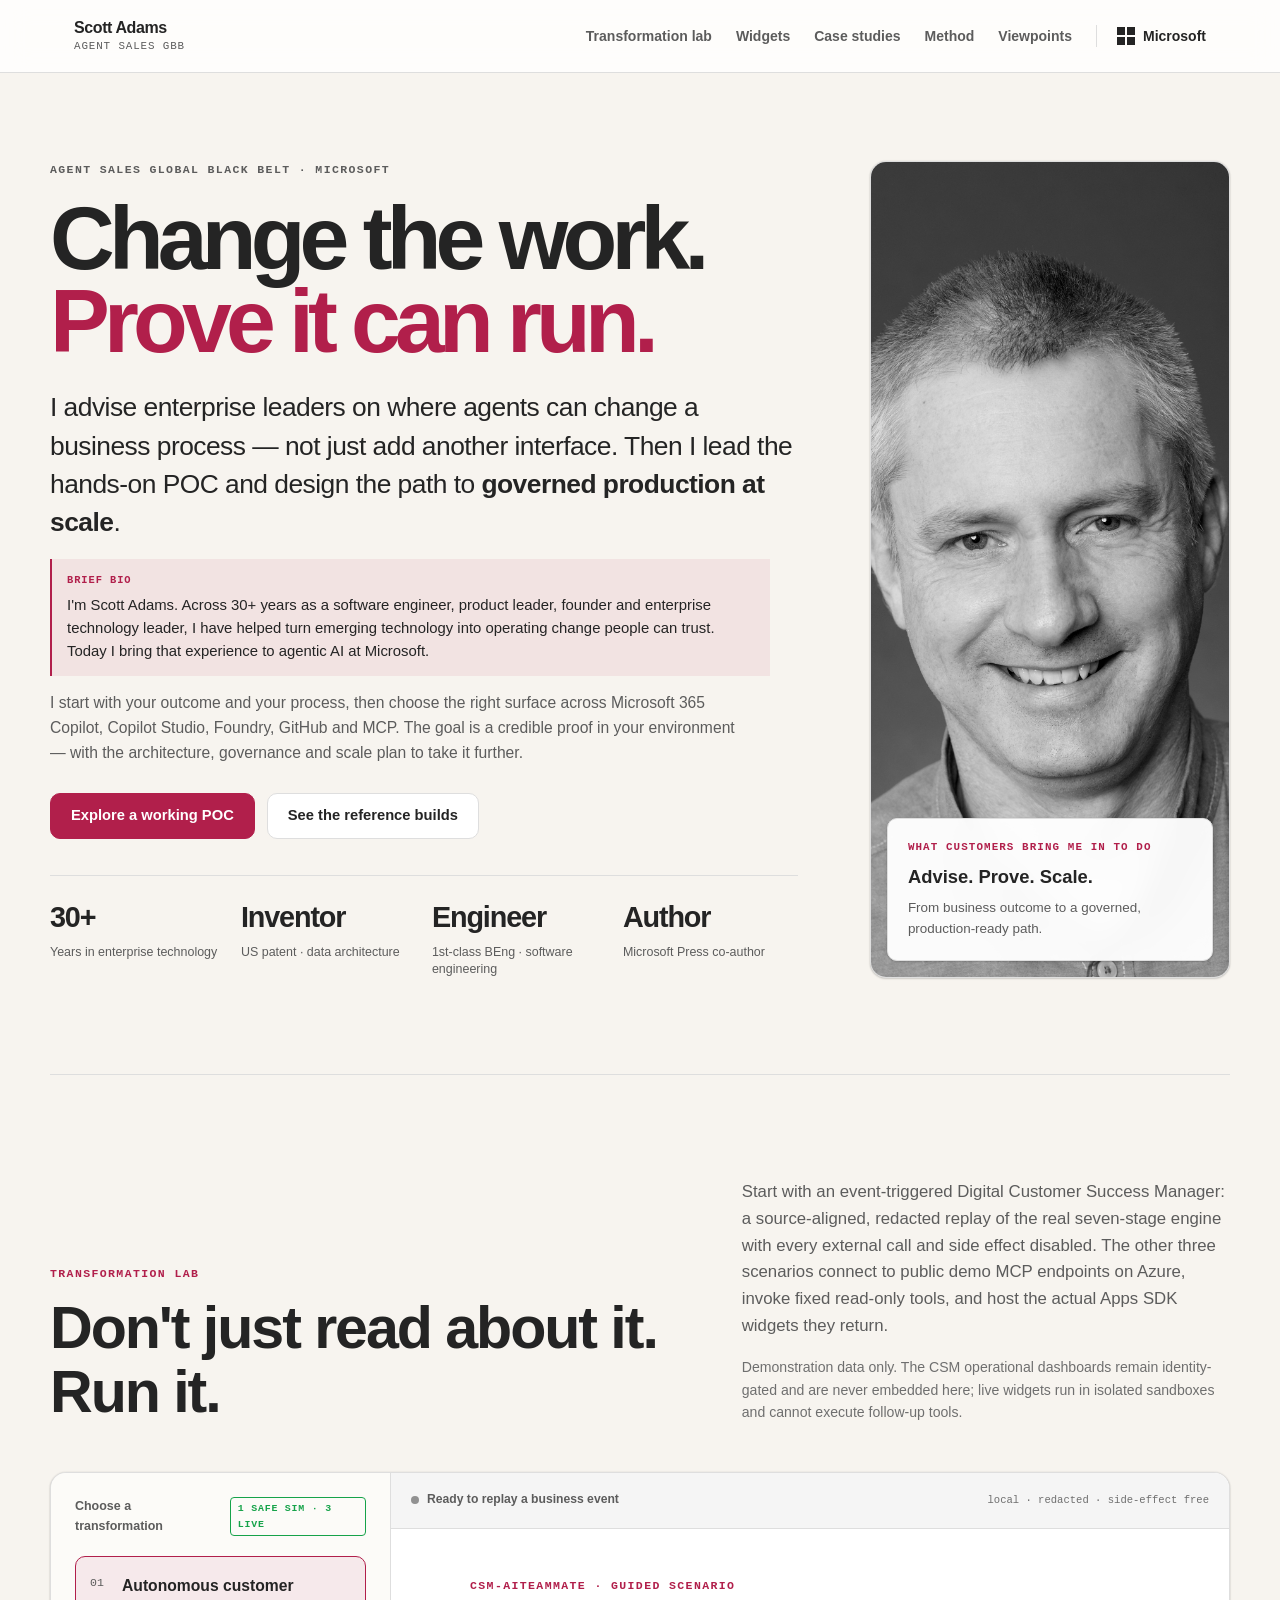
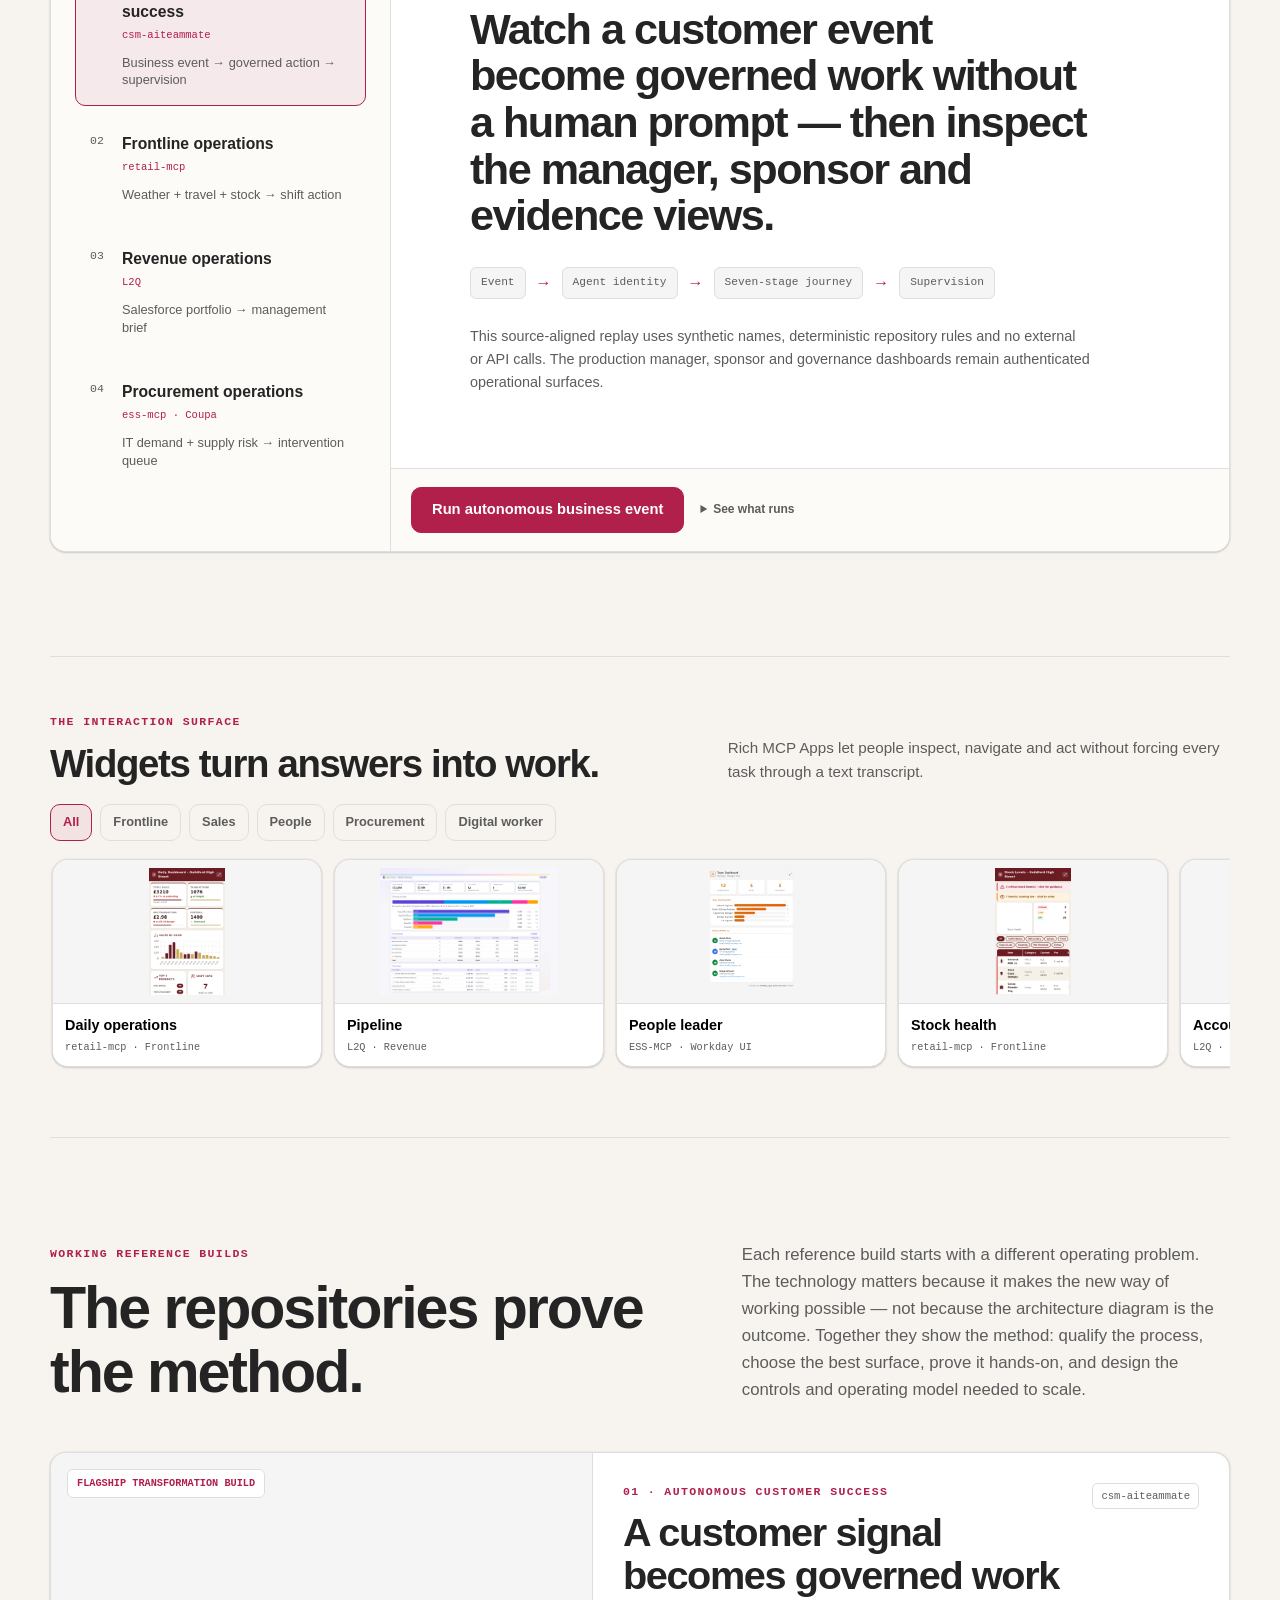
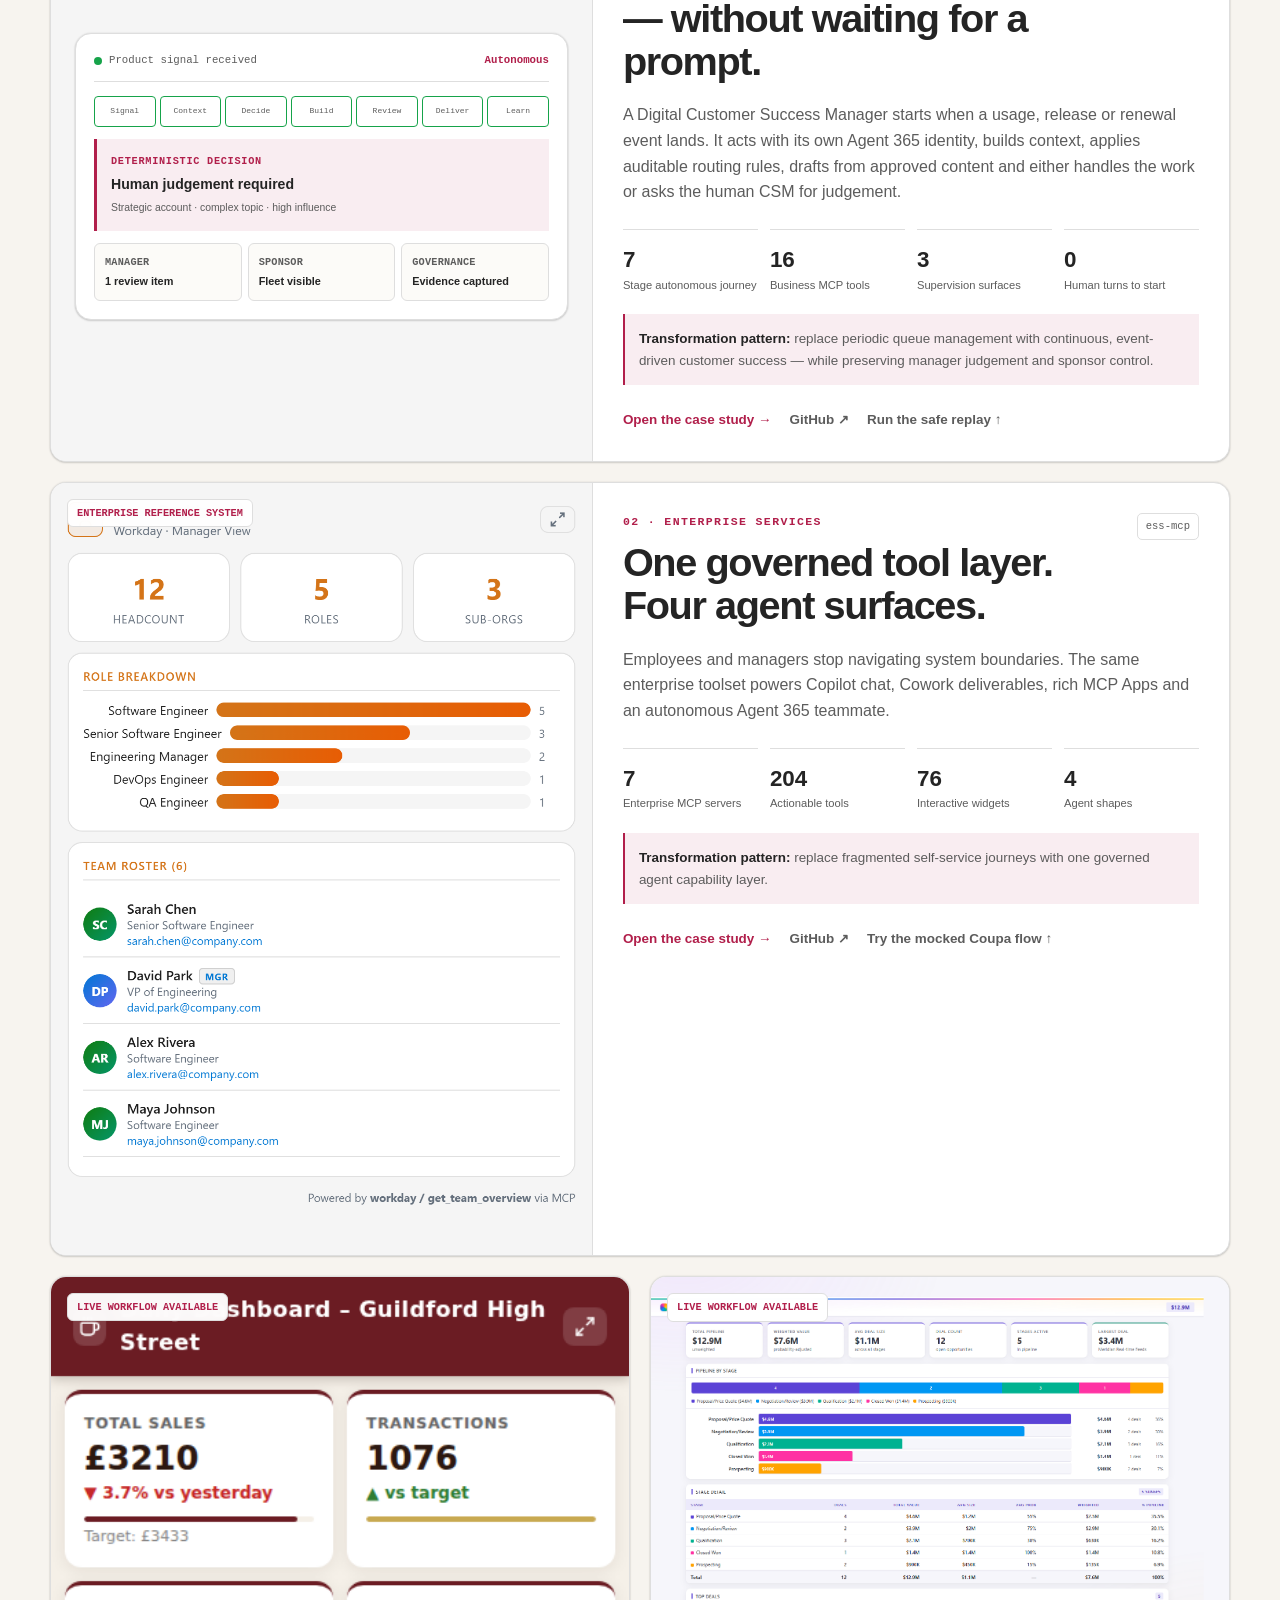
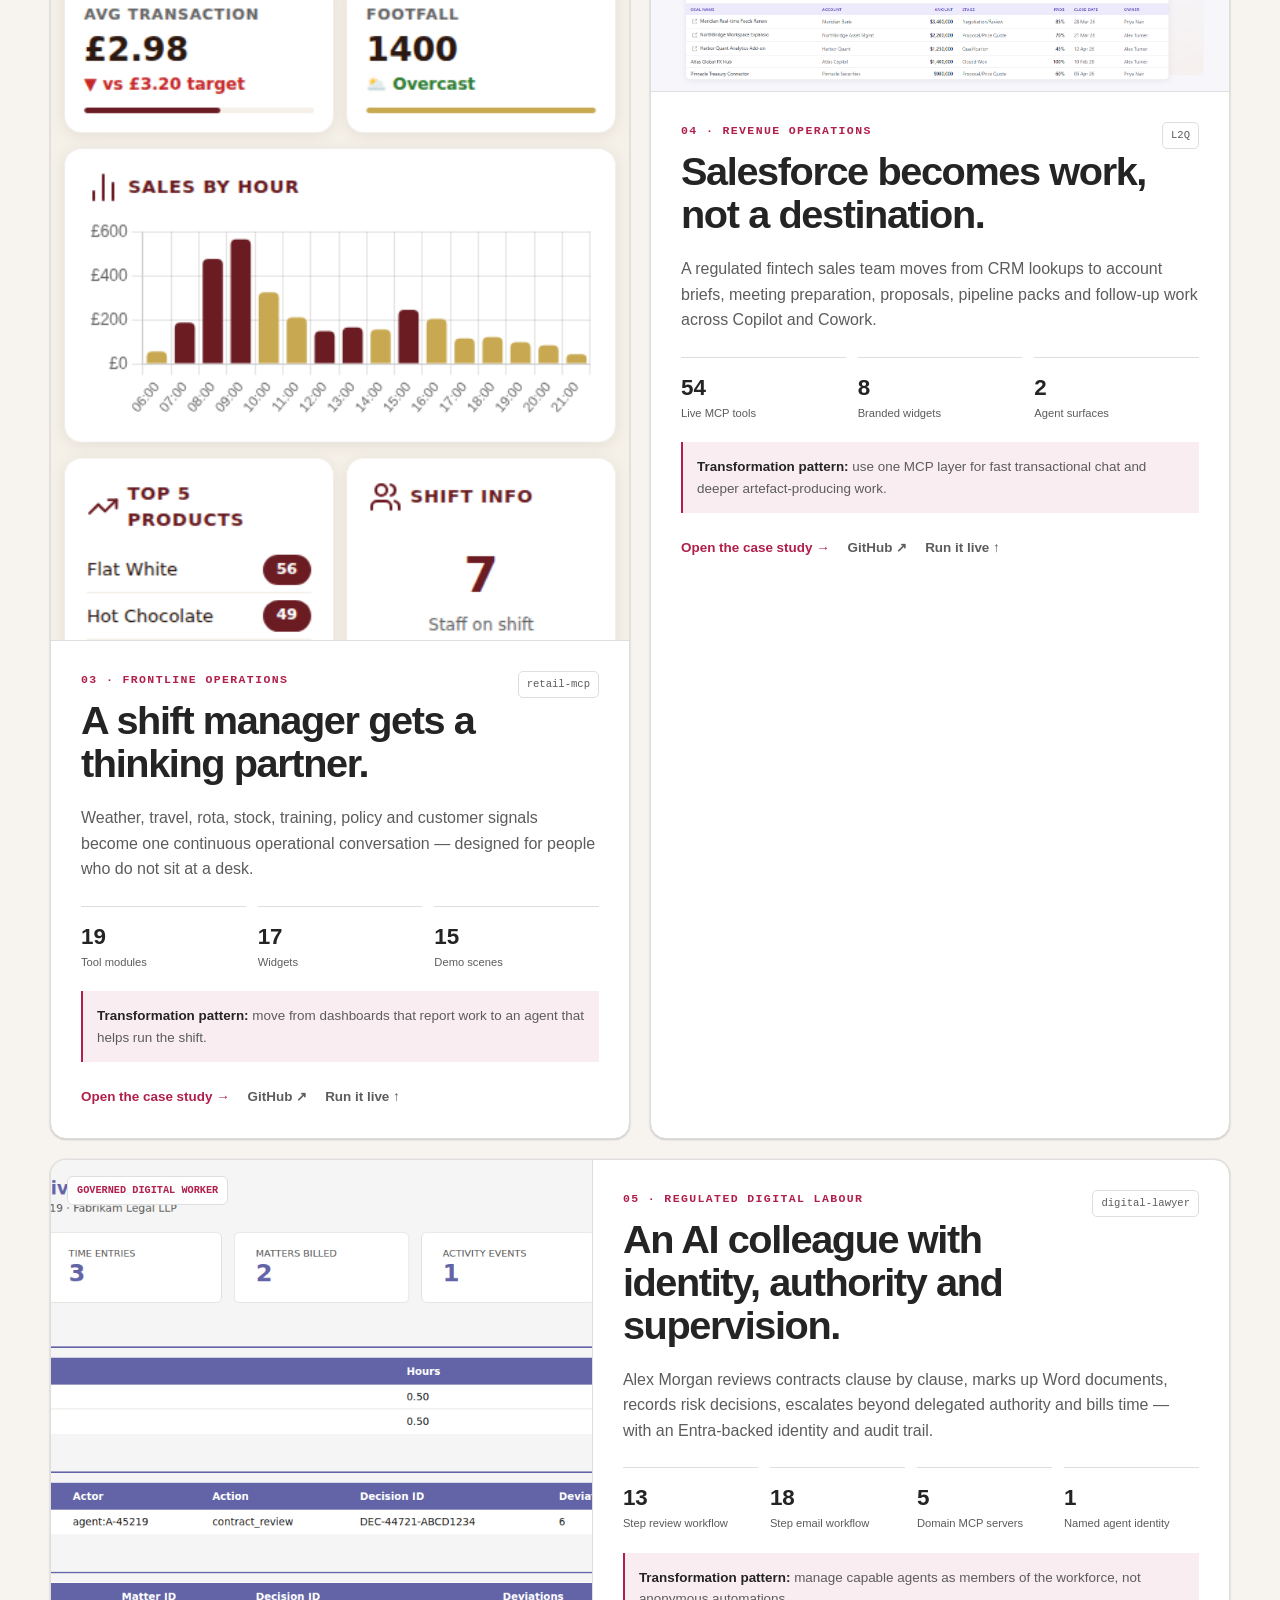
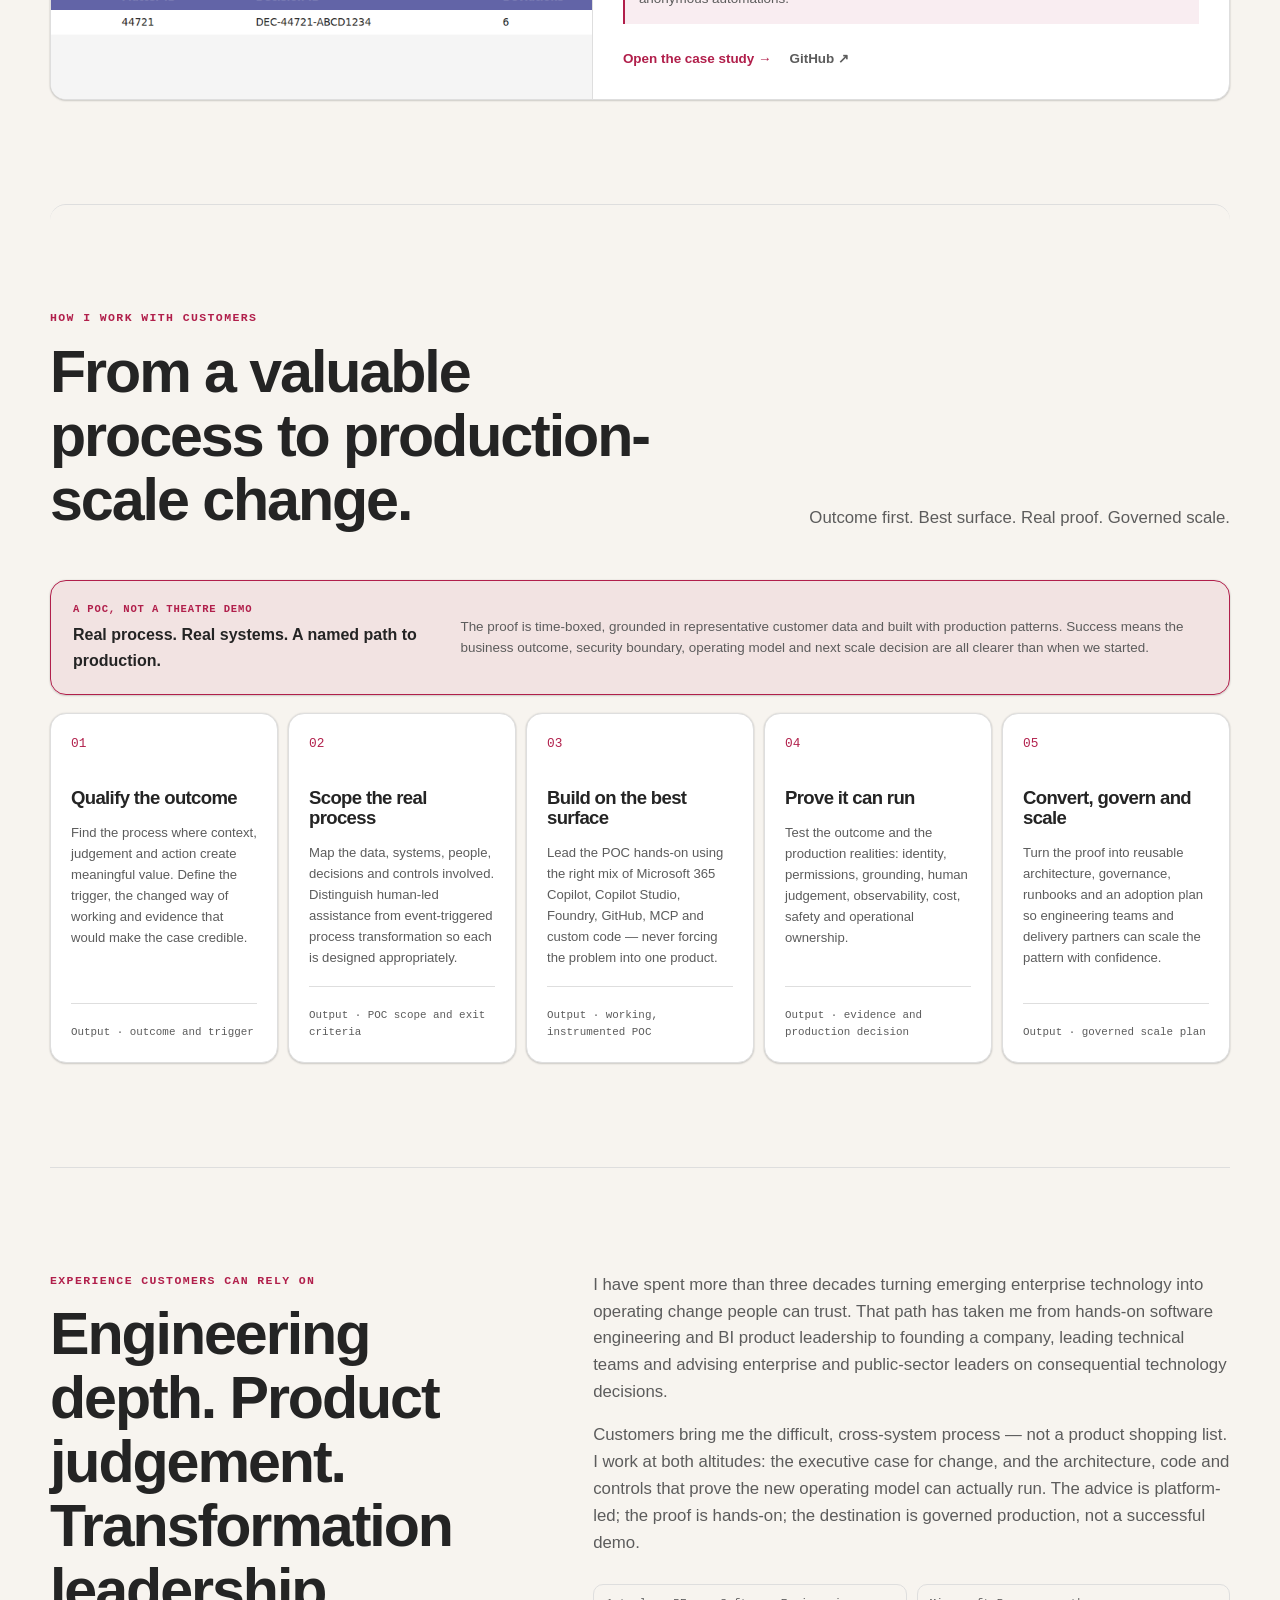
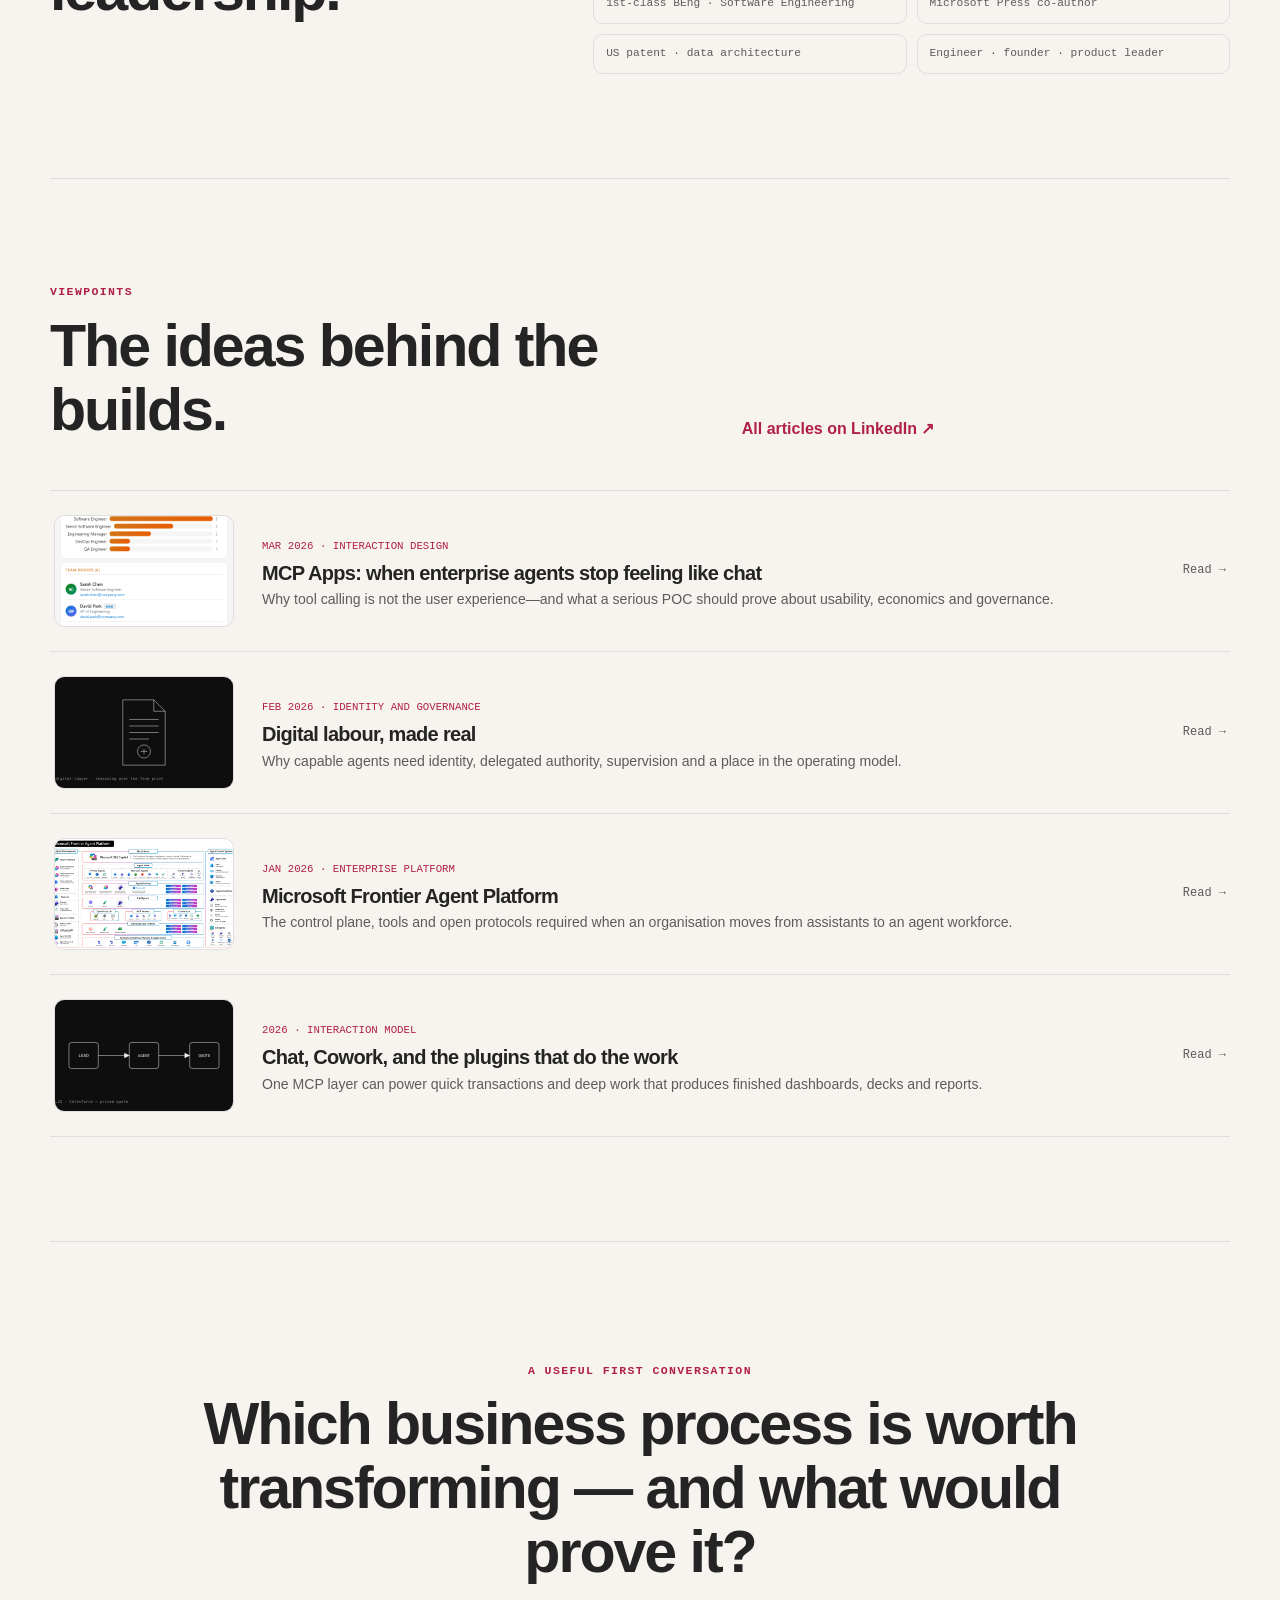
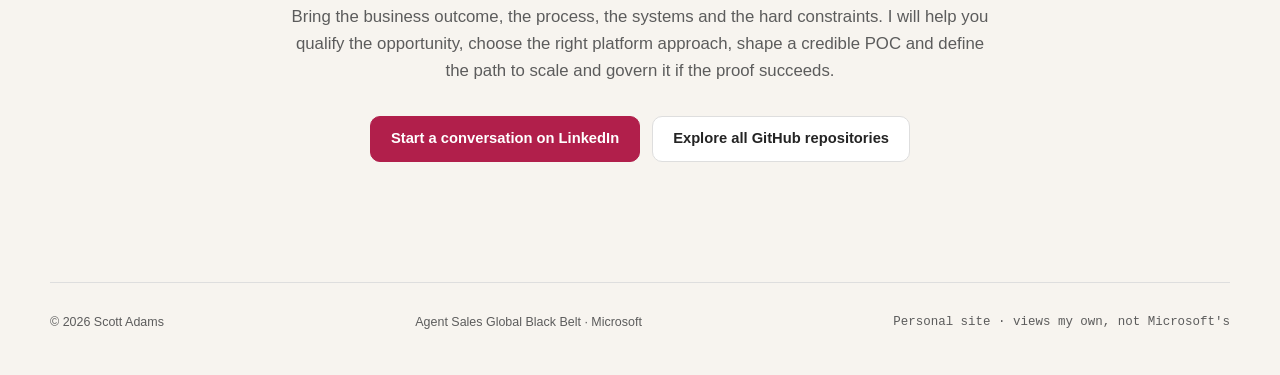
==== commit 45cbcc36: "Revise README and index.html for clarity on agentic AI transformation; add new article on MCP Apps" ====
--- a/index.html
+++ b/index.html
@@ -3,14 +3,14 @@
 <head>
   <meta charset="UTF-8" />
   <meta name="viewport" content="width=device-width, initial-scale=1.0" />
-  <title>Scott Adams — Agent-led business transformation</title>
-  <meta name="description" content="Scott Adams helps enterprises redesign work around agents, then builds the governed MCP and Agent 365 reference systems that make the transformation tangible." />
+  <title>Scott Adams — Agentic AI transformation, POC to production</title>
+  <meta name="description" content="Scott Adams advises enterprise leaders on agentic AI transformation, leads hands-on POCs, and designs the path to governed production at scale." />
   <meta name="author" content="Scott Adams" />
   <meta name="theme-color" content="#f7f4ef" />
   <meta http-equiv="Content-Security-Policy" content="default-src 'self'; base-uri 'self'; object-src 'none'; form-action 'none'; script-src 'self' 'unsafe-inline'; style-src 'self' 'unsafe-inline'; img-src 'self' data: blob: https://avatars.githubusercontent.com https://ca-retail-mcp-test.icysea-401f5140.uksouth.azurecontainerapps.io https://ca-l2q-dev.wonderfulhill-26d0f535.uksouth.azurecontainerapps.io https://essmcp-coupa.wittysand-460bf1d9.eastus.azurecontainerapps.io; media-src 'self' data: blob: https://ca-retail-mcp-test.icysea-401f5140.uksouth.azurecontainerapps.io https://ca-l2q-dev.wonderfulhill-26d0f535.uksouth.azurecontainerapps.io https://essmcp-coupa.wittysand-460bf1d9.eastus.azurecontainerapps.io; frame-src 'self' blob:; connect-src 'self' https://ca-retail-mcp-test.icysea-401f5140.uksouth.azurecontainerapps.io https://ca-l2q-dev.wonderfulhill-26d0f535.uksouth.azurecontainerapps.io https://essmcp-coupa.wittysand-460bf1d9.eastus.azurecontainerapps.io; font-src 'self' data:" />
 
-  <meta property="og:title" content="Scott Adams — Agent-led business transformation" />
-  <meta property="og:description" content="Explore an autonomous business-process replay, working agent reference systems, interactive widgets, and live read-only MCP workflows." />
+  <meta property="og:title" content="Scott Adams — Agentic AI transformation, POC to production" />
+  <meta property="og:description" content="Trusted advice, hands-on POCs and governed paths to production-scale agentic AI transformation." />
   <meta property="og:type" content="website" />
   <meta property="og:url" content="https://scott-adams.ai" />
   <meta property="og:image" content="https://scott-adams.ai/assets/repos/ess-mcp/widget-team-dashboard.png" />
@@ -33,6 +33,7 @@
     "url": "https://scott-adams.ai",
     "image": "https://scott-adams.ai/assets/me/scott.jpg",
     "jobTitle": "Agent Sales Global Black Belt",
+    "description": "Enterprise AI transformation advisor who qualifies business outcomes, leads hands-on agent POCs and designs governed paths to production scale.",
     "worksFor": {
       "@type": "Organization",
       "name": "Microsoft"
@@ -91,35 +92,44 @@
       <div class="hero-grid">
         <div class="hero-copy">
           <p class="eyebrow">Agent Sales Global Black Belt · Microsoft</p>
-          <h1>Change the work.<br /><span>Then build the agent.</span></h1>
+          <h1>Change the work.<br /><span>Prove it can run.</span></h1>
           <p class="hero-lede">
-            I help enterprise leaders redesign how work gets done with agents — then build the
-            reference systems that make the transformation <strong>tangible, governable and real</strong>.
+            I advise enterprise leaders on where agents can change a business process — not just add
+            another interface. Then I lead the hands-on POC and design the path to
+            <strong>governed production at scale</strong>.
           </p>
+          <div class="hero-bio">
+            <span>Brief bio</span>
+            <p>
+              I'm Scott Adams. Across 30+ years as a software engineer, product leader, founder and
+              enterprise technology leader, I have helped turn emerging technology into operating
+              change people can trust. Today I bring that experience to agentic AI at Microsoft.
+            </p>
+          </div>
           <p class="hero-support">
-            The repositories below are not product demos. They are working answers to business
-            transformation questions: how frontline teams act on context, how sales teams run a
-            portfolio, how employees cross system boundaries, and how digital workers earn trust.
+            I start with your outcome and your process, then choose the right surface across Microsoft
+            365 Copilot, Copilot Studio, Foundry, GitHub and MCP. The goal is a credible proof in your
+            environment — with the architecture, governance and scale plan to take it further.
           </p>
           <div class="hero-actions">
-            <a class="btn btn-primary" href="#lab">Run a workflow</a>
-            <a class="btn btn-secondary" href="#work">Explore the builds</a>
-          </div>
-
-          <dl class="hero-stats" aria-label="Reference implementation totals">
-            <div><dt>5</dt><dd>Transformation builds</dd></div>
-            <div><dt>204</dt><dd>Tools in ESS-MCP</dd></div>
-            <div><dt>76</dt><dd>Interactive widgets</dd></div>
-            <div><dt>4</dt><dd>Guided workflows</dd></div>
+            <a class="btn btn-primary" href="#lab">Explore a working POC</a>
+            <a class="btn btn-secondary" href="#work">See the reference builds</a>
+          </div>
+
+          <dl class="hero-stats" aria-label="Experience and working proof">
+            <div><dt>30+</dt><dd>Years in enterprise technology</dd></div>
+            <div><dt>Inventor</dt><dd>US patent · data architecture</dd></div>
+            <div><dt>Engineer</dt><dd>1st-class BEng · software engineering</dd></div>
+            <div><dt>Author</dt><dd>Microsoft Press co-author</dd></div>
           </dl>
         </div>
 
         <figure class="hero-portrait">
           <img src="assets/me/scott.jpg" alt="Scott Adams, Agent Sales Global Black Belt at Microsoft" />
           <figcaption class="portrait-note">
-            <span>My job in one line</span>
-            <strong>Make transformation tangible.</strong>
-            <p>Board narrative, operating model, architecture and working code.</p>
+            <span>What customers bring me in to do</span>
+            <strong>Advise. Prove. Scale.</strong>
+            <p>From business outcome to a governed, production-ready path.</p>
           </figcaption>
         </figure>
       </div>
@@ -298,13 +308,15 @@
     <section class="section" id="work" aria-labelledby="work-title">
       <div class="section-intro-grid">
         <div>
-          <p class="section-kicker">Transformation case studies</p>
-          <h2 id="work-title">The repositories are the proof.</h2>
+          <p class="section-kicker">Working reference builds</p>
+          <h2 id="work-title">The repositories prove the method.</h2>
         </div>
         <div class="section-intro-copy">
           <p>
-            Each build starts with a different operating problem. The technology matters because it
+            Each reference build starts with a different operating problem. The technology matters because it
             makes the new way of working possible — not because the architecture diagram is the outcome.
+            Together they show the method: qualify the process, choose the best surface, prove it hands-on,
+            and design the controls and operating model needed to scale.
           </p>
         </div>
       </div>
@@ -491,30 +503,54 @@
     <section class="section method-section" id="method" aria-labelledby="method-title">
       <div class="section-head">
         <div>
-          <p class="section-kicker">The transformation method</p>
-          <h2 id="method-title">Start with the work, not the agent.</h2>
-        </div>
-        <p class="section-side-copy">The common pattern behind every repository.</p>
+          <p class="section-kicker">How I work with customers</p>
+          <h2 id="method-title">From a valuable process to production-scale change.</h2>
+        </div>
+        <p class="section-side-copy">Outcome first. Best surface. Real proof. Governed scale.</p>
+      </div>
+
+      <div class="method-principle">
+        <div>
+          <span>A POC, not a theatre demo</span>
+          <strong>Real process. Real systems. A named path to production.</strong>
+        </div>
+        <p>
+          The proof is time-boxed, grounded in representative customer data and built with production
+          patterns. Success means the business outcome, security boundary, operating model and next
+          scale decision are all clearer than when we started.
+        </p>
       </div>
 
       <div class="method-grid">
         <article class="method-step">
           <span class="method-number">01</span>
-          <h3>Reframe the operating model</h3>
-          <p>Choose a journey where context, judgement and action cross people and systems. Define what changes for the worker, manager and customer.</p>
-          <span class="method-output">Output · transformation thesis</span>
+          <h3>Qualify the outcome</h3>
+          <p>Find the process where context, judgement and action create meaningful value. Define the trigger, the changed way of working and evidence that would make the case credible.</p>
+          <span class="method-output">Output · outcome and trigger</span>
         </article>
         <article class="method-step">
           <span class="method-number">02</span>
-          <h3>Prove the system of work</h3>
-          <p>Build the governed MCP tools, interaction surfaces and reference agent against realistic systems and data. Make the future visible and runnable.</p>
-          <span class="method-output">Output · working reference build</span>
+          <h3>Scope the real process</h3>
+          <p>Map the data, systems, people, decisions and controls involved. Distinguish human-led assistance from event-triggered process transformation so each is designed appropriately.</p>
+          <span class="method-output">Output · POC scope and exit criteria</span>
         </article>
         <article class="method-step">
           <span class="method-number">03</span>
-          <h3>Design for a workforce</h3>
-          <p>Add identity, permission, human approval, observability and lifecycle. A useful agent must survive security review and daily operation.</p>
-          <span class="method-output">Output · scale and governance model</span>
+          <h3>Build on the best surface</h3>
+          <p>Lead the POC hands-on using the right mix of Microsoft 365 Copilot, Copilot Studio, Foundry, GitHub, MCP and custom code — never forcing the problem into one product.</p>
+          <span class="method-output">Output · working, instrumented POC</span>
+        </article>
+        <article class="method-step">
+          <span class="method-number">04</span>
+          <h3>Prove it can run</h3>
+          <p>Test the outcome and the production realities: identity, permissions, grounding, human judgement, observability, cost, safety and operational ownership.</p>
+          <span class="method-output">Output · evidence and production decision</span>
+        </article>
+        <article class="method-step">
+          <span class="method-number">05</span>
+          <h3>Convert, govern and scale</h3>
+          <p>Turn the proof into reusable architecture, governance, runbooks and an adoption plan so engineering teams and delivery partners can scale the pattern with confidence.</p>
+          <span class="method-output">Output · governed scale plan</span>
         </article>
       </div>
     </section>
@@ -522,25 +558,27 @@
     <section class="section career-section" id="about" aria-labelledby="about-title">
       <div class="career-grid">
         <div>
-          <p class="section-kicker">Why this lens</p>
-          <h2 id="about-title">Engineering depth. Product judgement. Enterprise change.</h2>
+          <p class="section-kicker">Experience customers can rely on</p>
+          <h2 id="about-title">Engineering depth. Product judgement. Transformation leadership.</h2>
         </div>
         <div class="career-copy">
           <p>
-            I have spent three decades on the same underlying problem: turning emerging enterprise
-            technology into an operating change people can trust. That path has taken me from software
-            engineering and BI product leadership to founding a company, leading technical sales teams,
-            and now helping enterprise and public-sector leaders transform work with agents at Microsoft.
+            I have spent more than three decades turning emerging enterprise technology into operating
+            change people can trust. That path has taken me from hands-on software engineering and BI
+            product leadership to founding a company, leading technical teams and advising enterprise
+            and public-sector leaders on consequential technology decisions.
           </p>
           <p>
-            It is why I work at both altitudes: the board-level narrative that creates permission to change,
-            and the architecture and code that prove the new model can actually run.
+            Customers bring me the difficult, cross-system process — not a product shopping list. I work
+            at both altitudes: the executive case for change, and the architecture, code and controls that
+            prove the new operating model can actually run. The advice is platform-led; the proof is hands-on;
+            the destination is governed production, not a successful demo.
           </p>
           <div class="credential-list" aria-label="Selected credentials">
             <span>1st-class BEng · Software Engineering</span>
             <span>Microsoft Press co-author</span>
             <span>US patent · data architecture</span>
-            <span>Microsoft Gold Club · 2019 &amp; 2025</span>
+            <span>Engineer · founder · product leader</span>
           </div>
         </div>
       </div>
@@ -556,6 +594,15 @@
       </div>
 
       <div class="article-list">
+        <a class="article" href="articles/mcp-apps.html">
+          <div class="article-thumb"><img src="assets/repos/ess-mcp/widget-team-dashboard.png" alt="Interactive MCP App people-leader dashboard" loading="lazy" /></div>
+          <div class="article-text">
+            <span class="article-meta">Mar 2026 · Interaction design</span>
+            <h3>MCP Apps: when enterprise agents stop feeling like chat</h3>
+            <p>Why tool calling is not the user experience—and what a serious POC should prove about usability, economics and governance.</p>
+          </div>
+          <span class="article-cta">Read →</span>
+        </a>
         <a class="article" href="articles/article-1.html">
           <div class="article-thumb"><img src="assets/cover-digital-lawyer.svg" alt="Digital labour article cover" loading="lazy" /></div>
           <div class="article-text">
@@ -588,11 +635,11 @@
 
     <section class="section connect" id="connect" aria-labelledby="connect-title">
       <p class="section-kicker">A useful first conversation</p>
-      <h2 id="connect-title">Where could an agent change the work — not just the interface?</h2>
+      <h2 id="connect-title">Which business process is worth transforming — and what would prove it?</h2>
       <p class="connect-lede">
-        If your organisation has plenty of AI ideas but is still wrestling with the move from pilot to
-        governed operation, that is the problem I work on every day. Bring the business process, the
-        system constraints and the hard questions.
+        Bring the business outcome, the process, the systems and the hard constraints. I will help you
+        qualify the opportunity, choose the right platform approach, shape a credible POC and define the
+        path to scale and govern it if the proof succeeds.
       </p>
       <div class="connect-links">
         <a class="btn btn-primary" href="https://www.linkedin.com/in/adamsscott/" target="_blank" rel="noopener">Start a conversation on LinkedIn</a>
--- a/styles.css
+++ b/styles.css
@@ -311,7 +311,7 @@
 
 /* Hero */
 .hero {
-  padding: 104px 0 112px;
+  padding: 88px 0 96px;
 }
 
 .hero-grid {
@@ -328,15 +328,15 @@
 }
 
 .eyebrow {
-  margin-bottom: 24px;
+  margin-bottom: 18px;
   color: var(--cp-text-muted);
 }
 
 .hero h1 {
   max-width: 820px;
-  font-size: clamp(3.35rem, 8vw, 7.2rem);
+  font-size: clamp(3.35rem, 7vw, 6.3rem);
   font-weight: 720;
-  line-height: 0.94;
+  line-height: 0.92;
   letter-spacing: -0.065em;
 }
 
@@ -346,18 +346,43 @@
 
 .hero-lede {
   max-width: 760px;
-  margin-top: 32px;
+  margin-top: 26px;
   color: var(--cp-text);
   font-size: clamp(1.2rem, 2.4vw, 1.65rem);
   line-height: 1.45;
   letter-spacing: -0.02em;
 }
 
+.hero-bio {
+  max-width: 720px;
+  margin-top: 18px;
+  padding: 13px 15px;
+  border-left: 2px solid var(--cp-accent);
+  background: var(--cp-accent-soft);
+}
+
+.hero-bio > span {
+  display: block;
+  color: var(--cp-accent);
+  font-family: Consolas, "Courier New", Courier, monospace;
+  font-size: 0.65rem;
+  font-weight: 700;
+  letter-spacing: 0.09em;
+  text-transform: uppercase;
+}
+
+.hero-bio p {
+  margin-top: 5px;
+  color: var(--cp-text);
+  font-size: 0.93rem;
+  line-height: 1.55;
+}
+
 .hero-support {
   max-width: 700px;
-  margin-top: 20px;
-  color: var(--cp-text-muted);
-  font-size: 1.05rem;
+  margin-top: 14px;
+  color: var(--cp-text-muted);
+  font-size: 0.98rem;
 }
 
 .hero-actions,
@@ -370,7 +395,7 @@
 }
 
 .hero-actions {
-  margin-top: 36px;
+  margin-top: 28px;
 }
 
 .btn {
@@ -418,8 +443,8 @@
   grid-template-columns: repeat(4, minmax(0, 1fr));
   gap: 16px;
   max-width: 800px;
-  margin-top: 52px;
-  padding-top: 24px;
+  margin-top: 36px;
+  padding-top: 18px;
   border-top: 1px solid var(--cp-border);
 }
 
@@ -1844,11 +1869,29 @@
 }
 
 /* Widget gallery */
+.widget-section {
+  padding-top: 56px;
+  padding-bottom: 56px;
+}
+
+.widget-section .section-head {
+  gap: 32px;
+  margin-bottom: 20px;
+}
+
+.widget-section h2 {
+  font-size: clamp(1.8rem, 3vw, 2.5rem);
+}
+
+.widget-section .section-side-copy {
+  font-size: 0.95rem;
+}
+
 .widget-filters {
   display: flex;
   flex-wrap: wrap;
   gap: 8px;
-  margin-bottom: 24px;
+  margin-bottom: 16px;
 }
 
 .filter-button {
@@ -1870,27 +1913,36 @@
 }
 
 .widget-gallery {
-  display: grid;
-  grid-template-columns: repeat(3, minmax(0, 1fr));
-  grid-auto-flow: dense;
-  gap: 16px;
+  display: flex;
+  gap: 12px;
+  padding: 2px 2px 14px;
+  overflow-x: auto;
+  overscroll-behavior-inline: contain;
+  scroll-padding-inline: 2px;
+  scroll-snap-type: inline proximity;
+  scrollbar-color: var(--cp-border-strong) var(--cp-surface-soft);
+  scrollbar-width: thin;
 }
 
 .widget-tile {
   position: relative;
-  min-height: 270px;
+  display: flex;
+  flex: 0 0 clamp(230px, 23vw, 270px);
+  min-height: 0;
+  flex-direction: column;
   overflow: hidden;
   border: 1px solid var(--cp-border);
   border-radius: var(--radius);
   background: var(--cp-surface);
   cursor: zoom-in;
+  scroll-snap-align: start;
   box-shadow: var(--card-shadow);
   text-align: left;
   transition: border-color 0.18s ease, transform 0.18s ease;
 }
 
 .widget-tile-wide {
-  grid-column: span 2;
+  grid-column: auto;
 }
 
 .widget-tile:hover {
@@ -1904,30 +1956,30 @@
 
 .widget-tile img {
   width: 100%;
-  height: 100%;
-  min-height: 270px;
-  object-fit: cover;
-  object-position: top center;
-  filter: saturate(0.8);
-  transition: filter 0.18s ease, transform 0.24s ease;
+  height: 144px;
+  min-height: 0;
+  padding: 8px;
+  border-bottom: 1px solid var(--cp-border);
+  background: var(--cp-surface-soft);
+  object-fit: contain;
+  object-position: center;
+  filter: none;
 }
 
 .widget-tile:hover img {
-  filter: saturate(1);
-  transform: scale(1.015);
+  filter: none;
+  transform: none;
 }
 
 .widget-caption {
-  position: absolute;
-  right: 12px;
-  bottom: 12px;
-  left: 12px;
-  padding: 12px 14px;
-  border: 1px solid var(--cp-border);
-  border-radius: var(--small-radius);
-  background: var(--cp-panel-strong);
-  box-shadow: var(--card-shadow);
-  backdrop-filter: blur(12px);
+  position: static;
+  display: block;
+  padding: 10px 12px 11px;
+  border: 0;
+  border-radius: 0;
+  background: var(--cp-surface);
+  box-shadow: none;
+  backdrop-filter: none;
 }
 
 .widget-caption strong,
@@ -2157,15 +2209,52 @@
 
 .method-grid {
   display: grid;
-  grid-template-columns: repeat(3, minmax(0, 1fr));
-  gap: 16px;
+  grid-template-columns: repeat(5, minmax(0, 1fr));
+  gap: 10px;
+}
+
+.method-principle {
+  display: grid;
+  grid-template-columns: minmax(240px, 0.65fr) minmax(0, 1.35fr);
+  align-items: center;
+  gap: 28px;
+  margin-bottom: 18px;
+  padding: 20px 22px;
+  border: 1px solid var(--cp-accent);
+  border-radius: var(--radius);
+  background: var(--cp-accent-soft);
+  box-shadow: var(--card-shadow);
+}
+
+.method-principle span,
+.method-principle strong {
+  display: block;
+}
+
+.method-principle span {
+  color: var(--cp-accent);
+  font-family: Consolas, "Courier New", Courier, monospace;
+  font-size: 0.66rem;
+  font-weight: 700;
+  letter-spacing: 0.08em;
+  text-transform: uppercase;
+}
+
+.method-principle strong {
+  margin-top: 5px;
+  font-size: 1rem;
+}
+
+.method-principle p {
+  color: var(--cp-text-muted);
+  font-size: 0.84rem;
 }
 
 .method-step {
   display: flex;
-  min-height: 320px;
+  min-height: 350px;
   flex-direction: column;
-  padding: 26px;
+  padding: 20px;
   border: 1px solid var(--cp-border);
   border-radius: var(--radius);
   background: var(--cp-surface);
@@ -2179,14 +2268,14 @@
 }
 
 .method-step h3 {
-  margin-top: 48px;
-  font-size: 1.45rem;
+  margin-top: 34px;
+  font-size: 1.16rem;
 }
 
 .method-step p {
   margin-top: 14px;
   color: var(--cp-text-muted);
-  font-size: 0.9rem;
+  font-size: 0.82rem;
 }
 
 .method-output {
@@ -2367,6 +2456,103 @@
 .article-body p {
   margin-bottom: 22px;
   color: var(--cp-text-muted);
+}
+
+.article-body .article-standfirst {
+  color: var(--cp-text);
+  font-size: 1.12rem;
+  line-height: 1.7;
+}
+
+.article-thesis {
+  margin: 32px 0;
+  padding: 20px 22px;
+  border-left: 3px solid var(--cp-accent);
+  background: var(--cp-accent-soft);
+}
+
+.article-thesis span,
+.article-thesis strong {
+  display: block;
+}
+
+.article-thesis span {
+  color: var(--cp-accent);
+  font-family: Consolas, "Courier New", Courier, monospace;
+  font-size: 0.68rem;
+  font-weight: 700;
+  letter-spacing: 0.09em;
+  text-transform: uppercase;
+}
+
+.article-thesis strong {
+  margin-top: 7px;
+  font-size: 1.08rem;
+  line-height: 1.45;
+}
+
+.article-list-points {
+  display: grid;
+  gap: 9px;
+  margin: 0 0 24px;
+  list-style: none;
+}
+
+.article-list-points li {
+  padding: 11px 13px;
+  border-left: 2px solid var(--cp-accent);
+  background: var(--cp-surface-soft);
+  color: var(--cp-text-muted);
+  font-size: 0.92rem;
+}
+
+.article-list-points strong {
+  color: var(--cp-text);
+}
+
+.article-checklist {
+  display: grid;
+  gap: 10px;
+  margin: 0 0 28px;
+  list-style: none;
+  counter-reset: viewpoint-checklist;
+}
+
+.article-checklist li {
+  position: relative;
+  padding: 14px 14px 14px 54px;
+  border: 1px solid var(--cp-border);
+  border-radius: var(--small-radius);
+  background: var(--cp-surface);
+  box-shadow: var(--card-shadow);
+  counter-increment: viewpoint-checklist;
+}
+
+.article-checklist li::before {
+  position: absolute;
+  top: 14px;
+  left: 15px;
+  color: var(--cp-accent);
+  content: counter(viewpoint-checklist, decimal-leading-zero);
+  font-family: Consolas, "Courier New", Courier, monospace;
+  font-size: 0.7rem;
+  font-weight: 700;
+}
+
+.article-checklist strong,
+.article-checklist span {
+  display: block;
+}
+
+.article-checklist strong {
+  color: var(--cp-text);
+  font-size: 0.92rem;
+}
+
+.article-checklist span {
+  margin-top: 3px;
+  color: var(--cp-text-muted);
+  font-size: 0.82rem;
 }
 
 .article-body h2 {
@@ -2611,8 +2797,13 @@
     grid-template-columns: repeat(4, minmax(0, 1fr));
   }
 
-  .widget-gallery {
-    grid-template-columns: repeat(2, minmax(0, 1fr));
+  .method-grid {
+    grid-template-columns: repeat(3, minmax(0, 1fr));
+    gap: 14px;
+  }
+
+  .widget-tile {
+    flex-basis: 250px;
   }
 
   .widget-tile-wide {
@@ -2639,6 +2830,11 @@
   .section,
   .connect {
     padding: 80px 0;
+  }
+
+  .widget-section {
+    padding-top: 56px;
+    padding-bottom: 56px;
   }
 
   .section-head,
@@ -2706,6 +2902,11 @@
     grid-template-columns: 1fr;
   }
 
+  .method-principle {
+    grid-template-columns: 1fr;
+    gap: 12px;
+  }
+
   .showcase-featured {
     grid-column: auto;
   }
@@ -2749,6 +2950,27 @@
     font-size: 0;
   }
 
+  .widget-section {
+    padding-top: 48px;
+    padding-bottom: 48px;
+  }
+
+  .widget-section .section-head {
+    gap: 16px;
+    margin-bottom: 16px;
+  }
+
+  .widget-filters {
+    flex-wrap: nowrap;
+    padding-bottom: 5px;
+    overflow-x: auto;
+    scrollbar-width: thin;
+  }
+
+  .filter-button {
+    flex: 0 0 auto;
+  }
+
   .hero h1 {
     font-size: clamp(3rem, 16vw, 4.7rem);
   }
@@ -2812,7 +3034,6 @@
 
   .metric-grid,
   .signal-grid,
-  .widget-gallery,
   .credential-list,
   .feature-grid,
   .gallery,
@@ -2825,9 +3046,12 @@
     gap: 8px;
   }
 
-  .widget-tile,
+  .widget-tile {
+    flex-basis: min(78vw, 270px);
+  }
+
   .widget-tile img {
-    min-height: 240px;
+    height: 140px;
   }
 
   .showcase-copy {
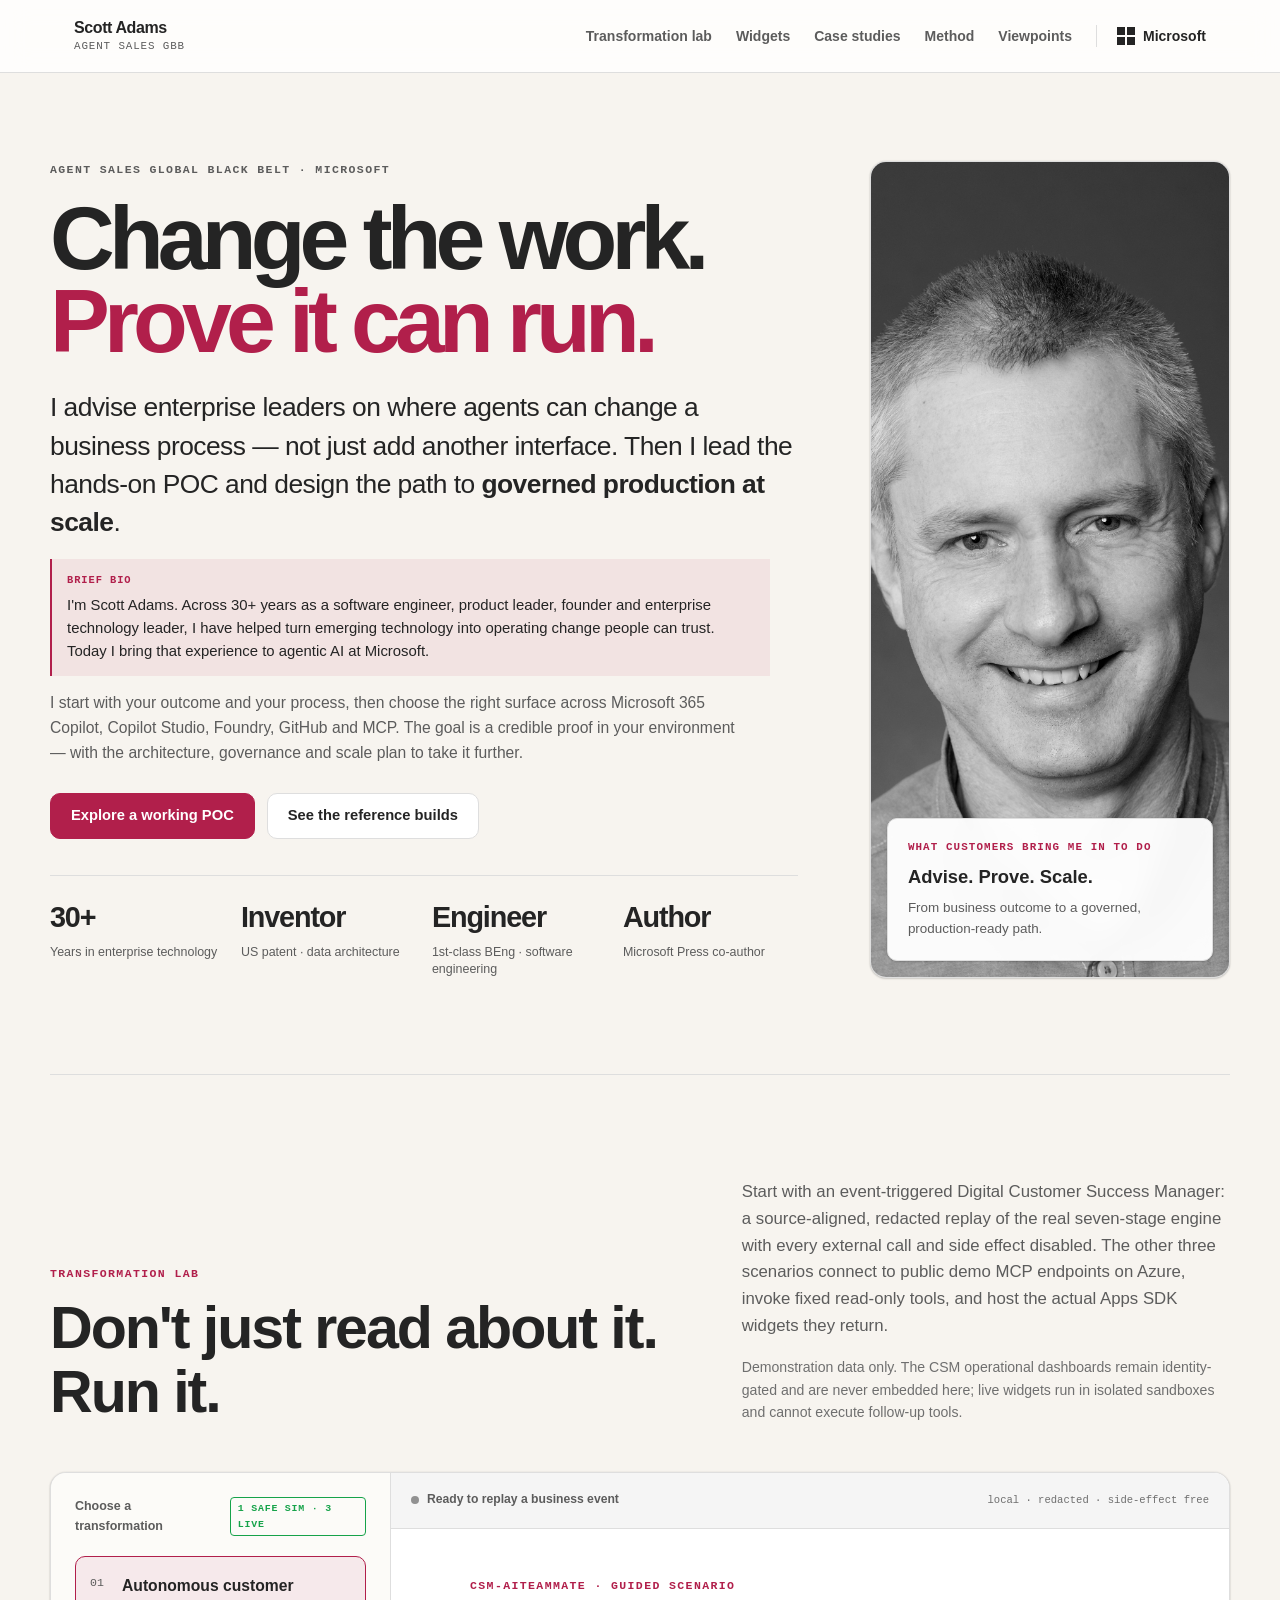
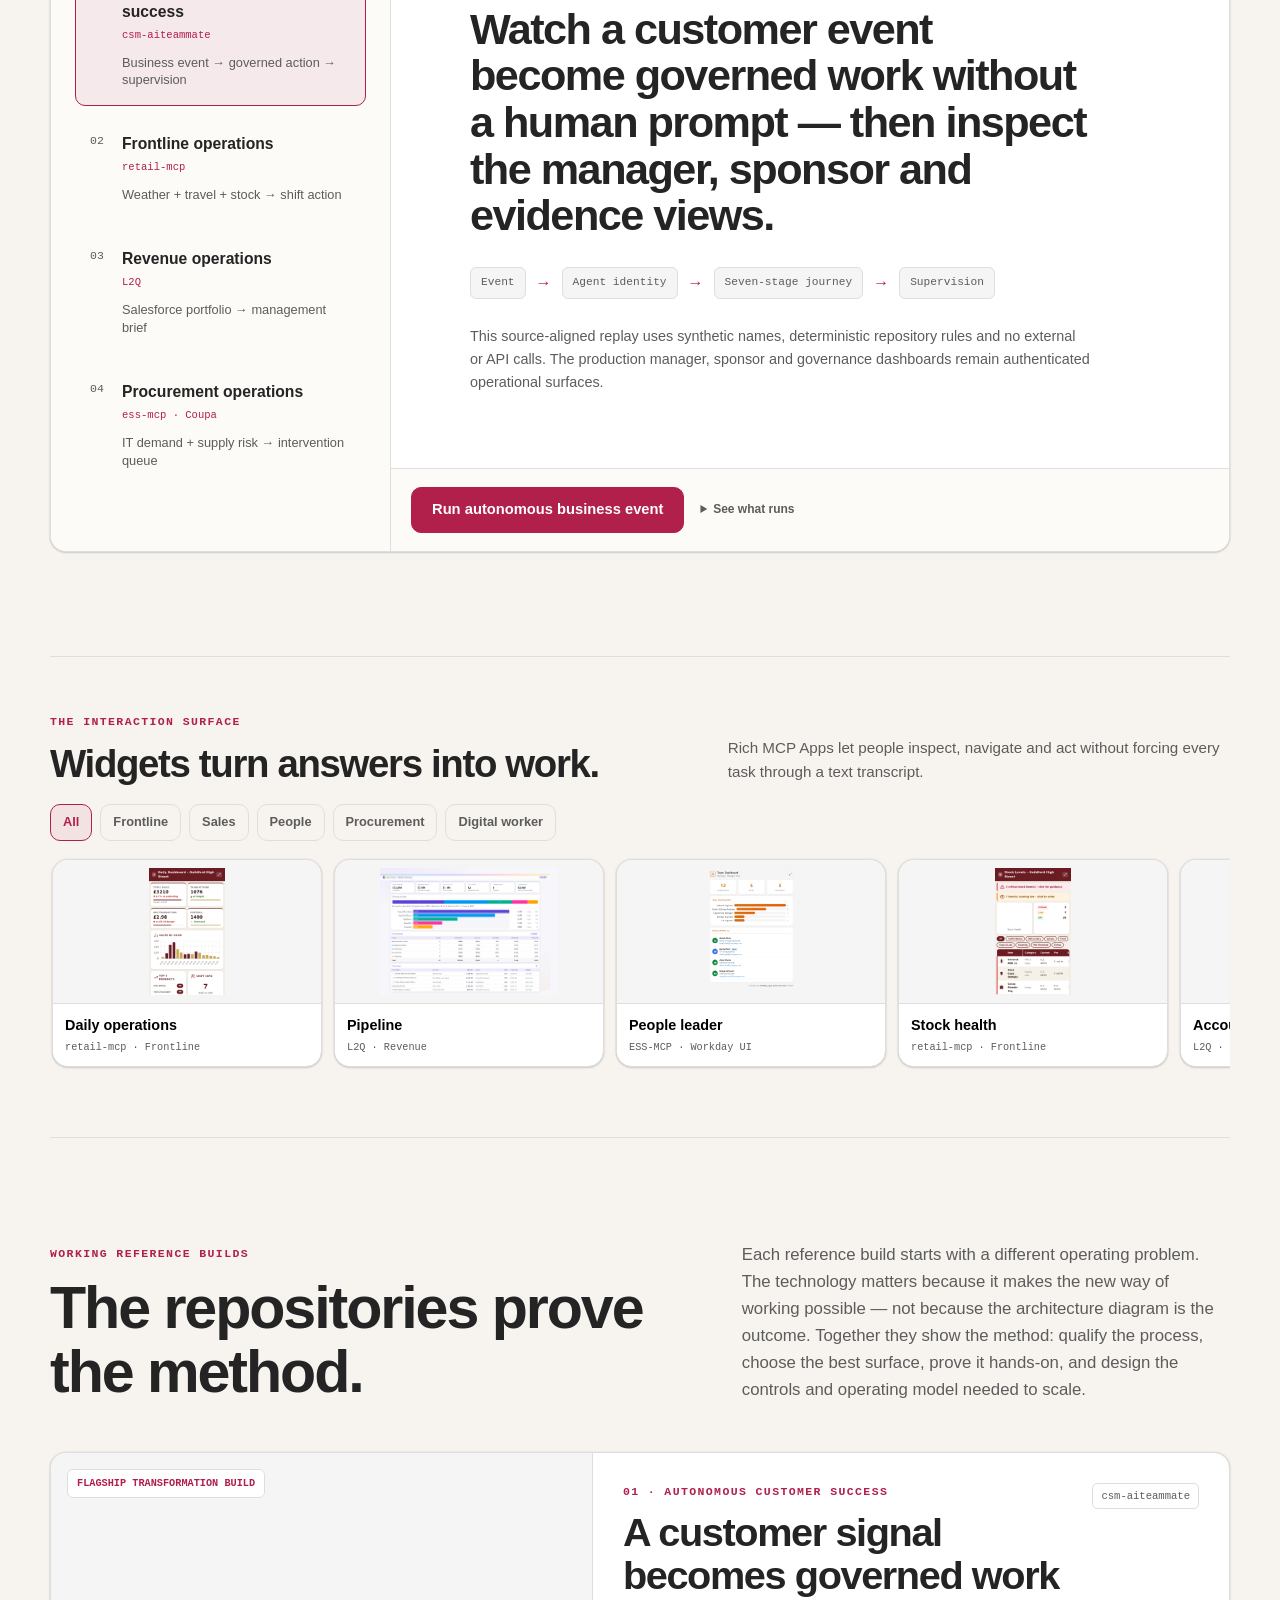
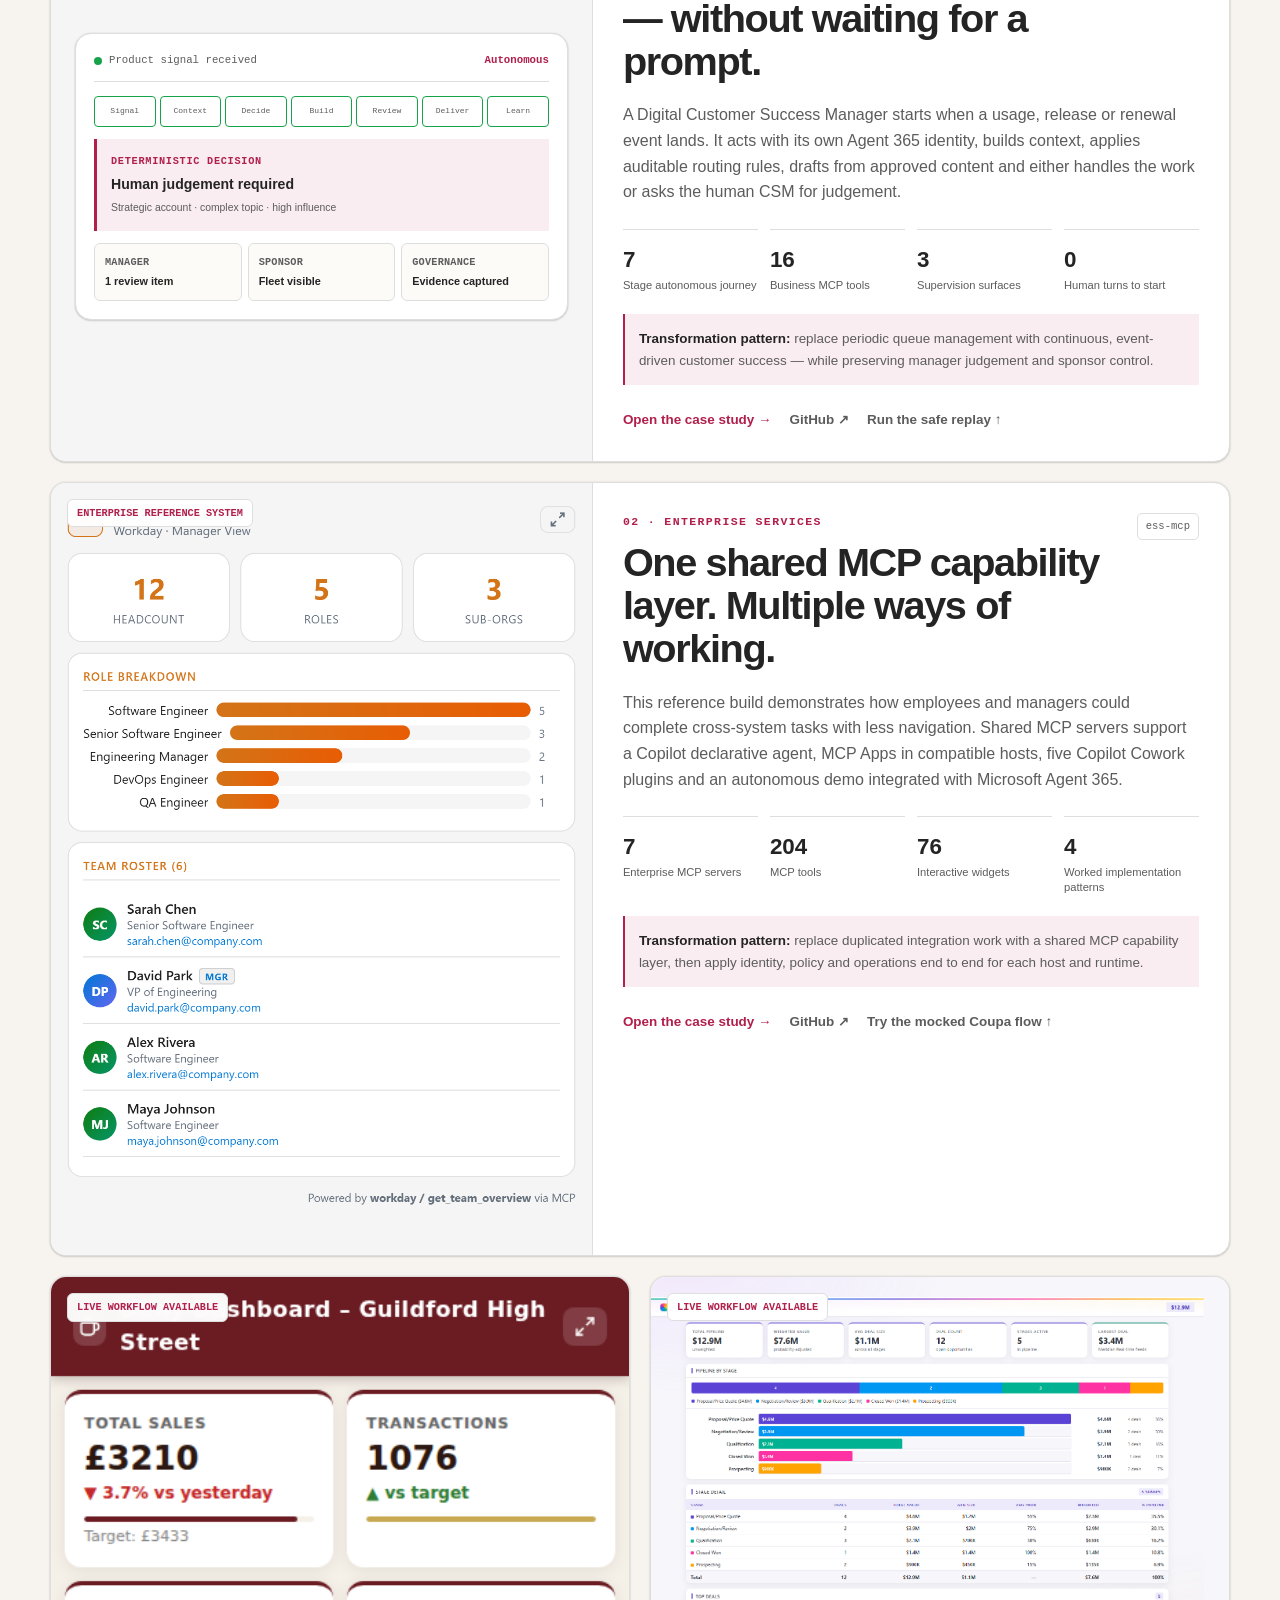
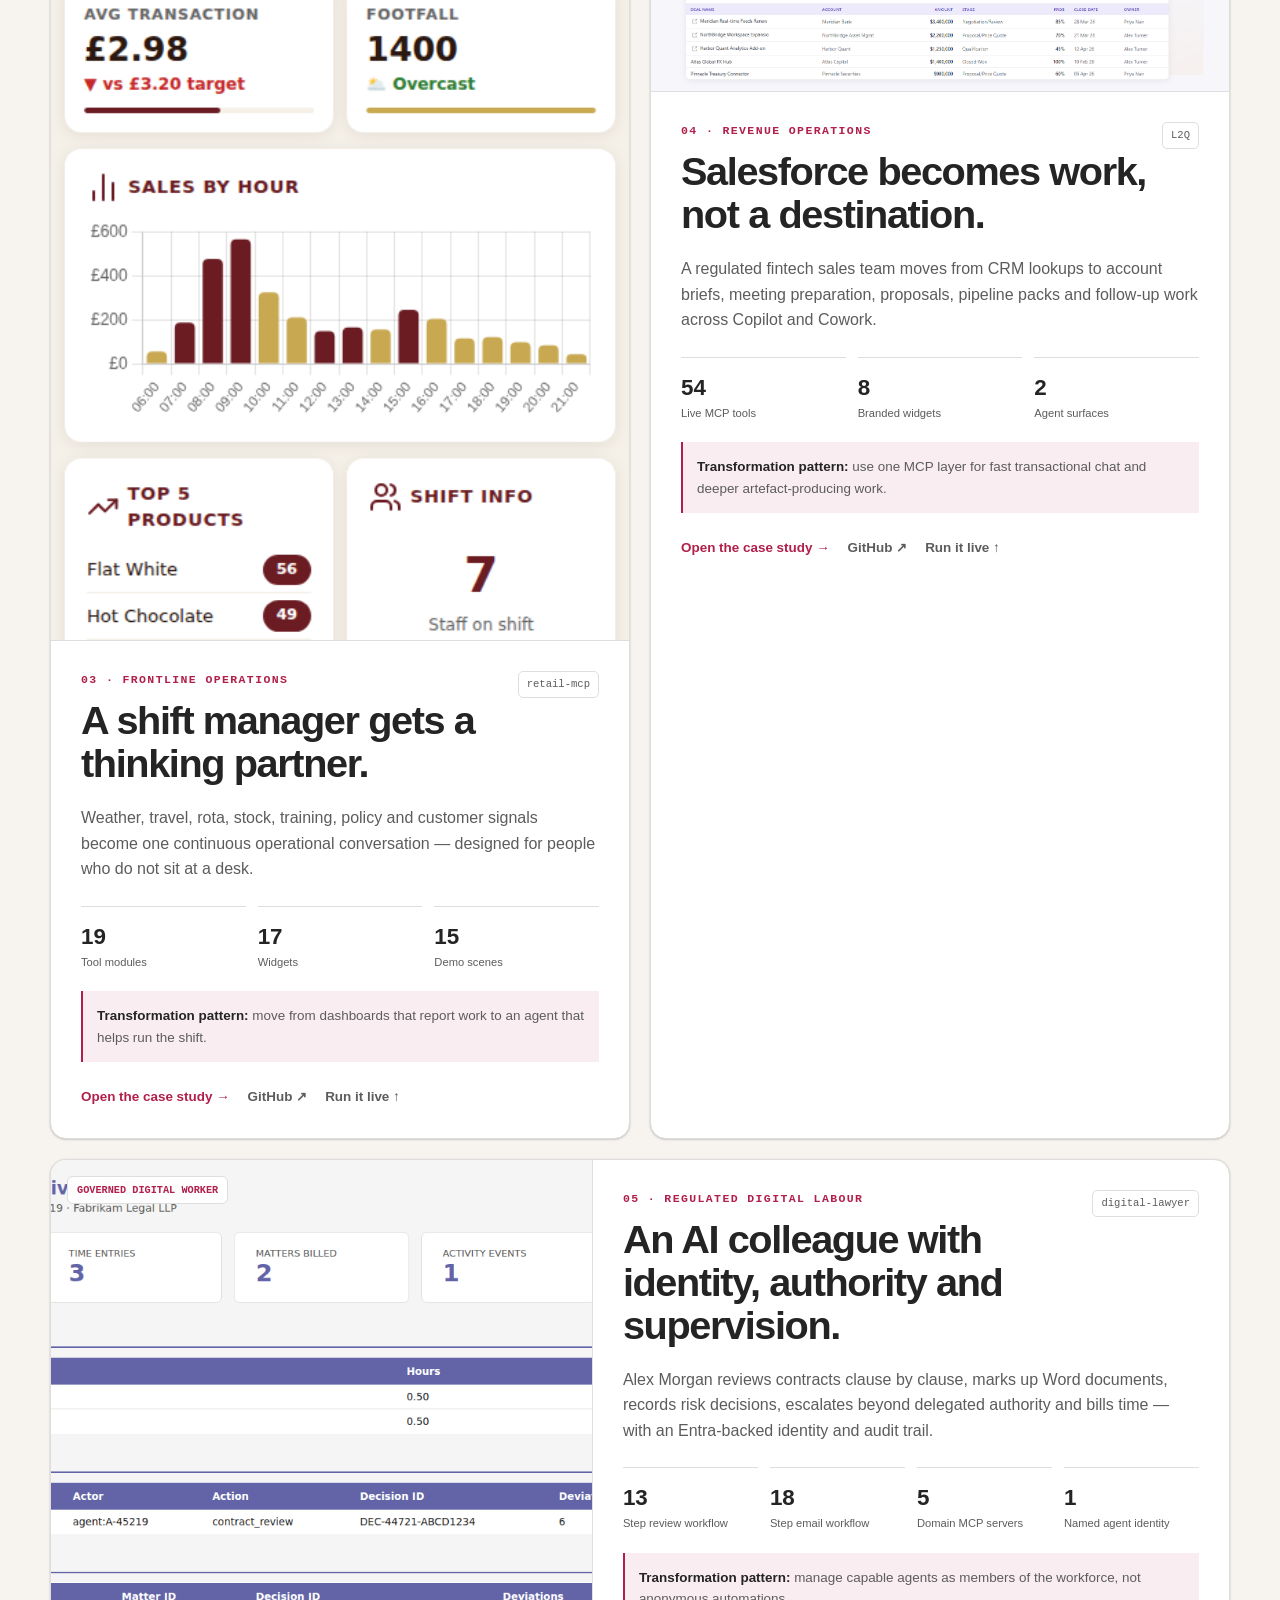
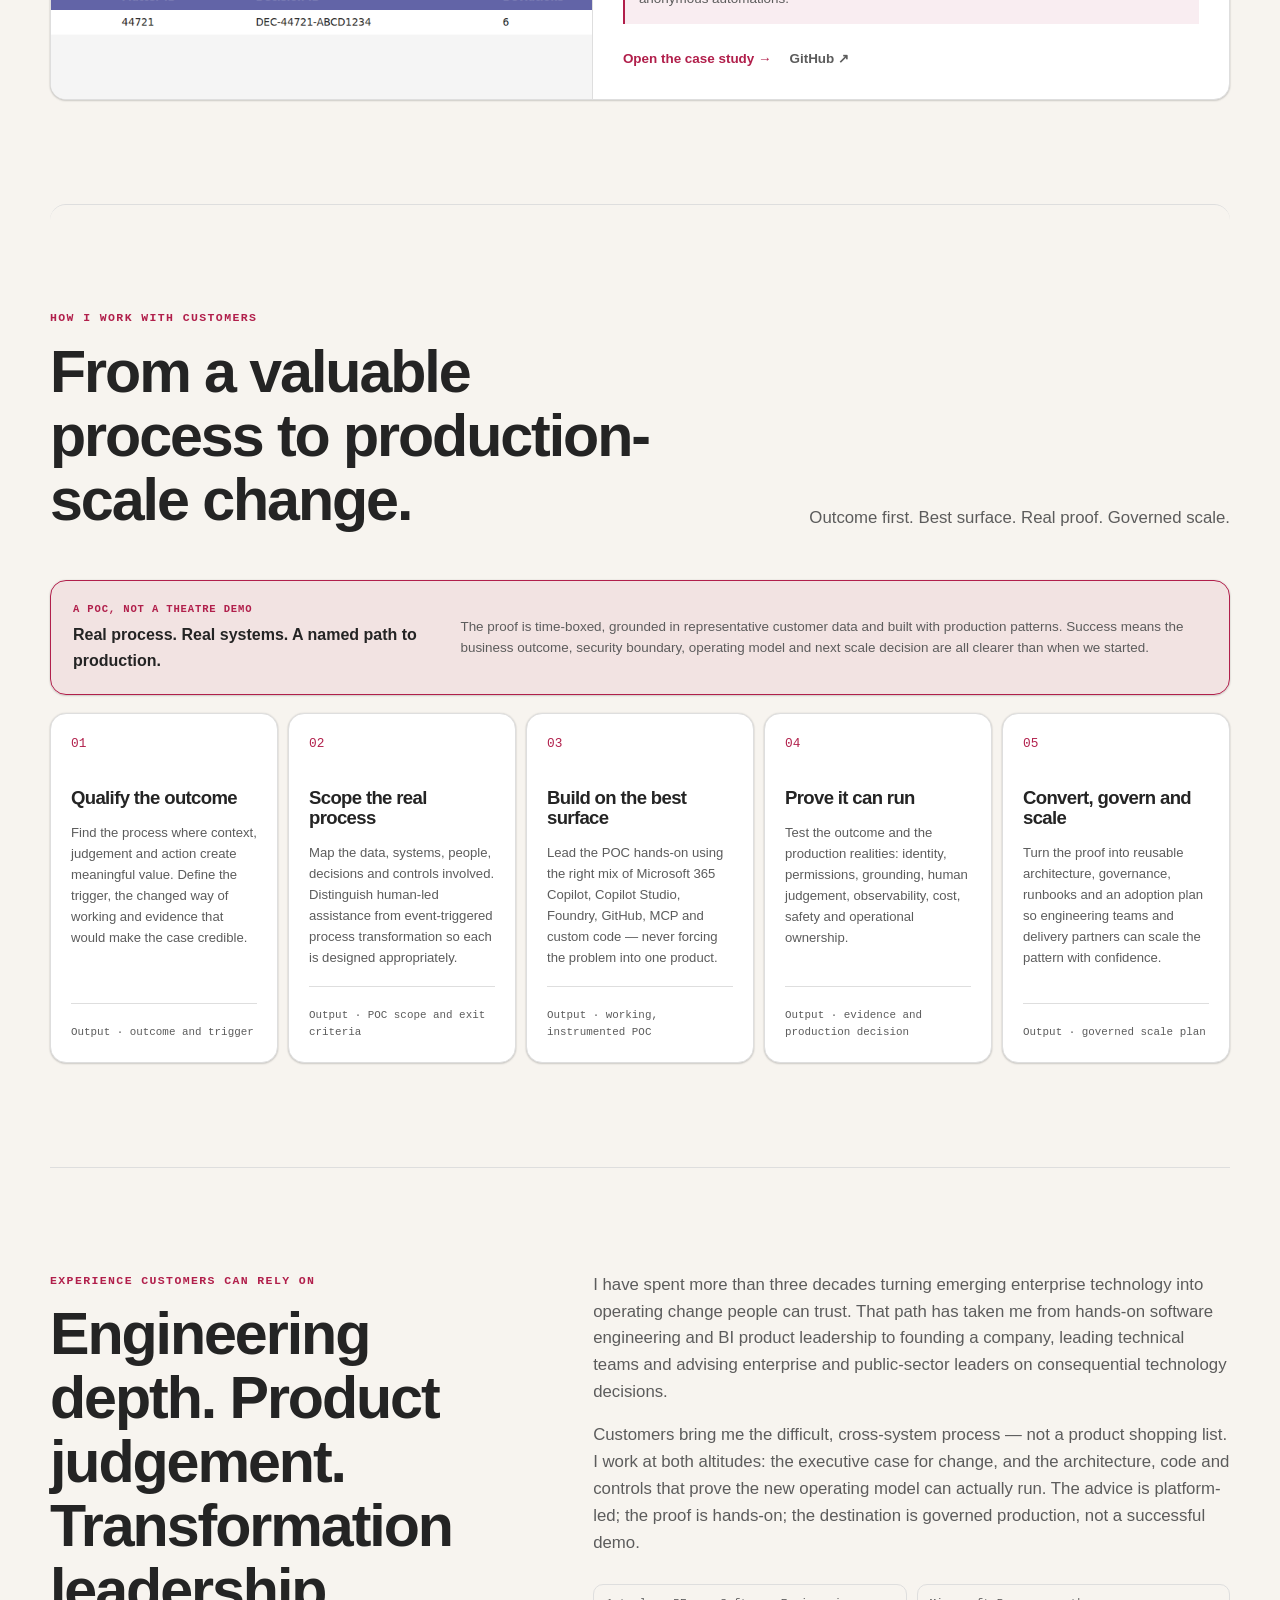
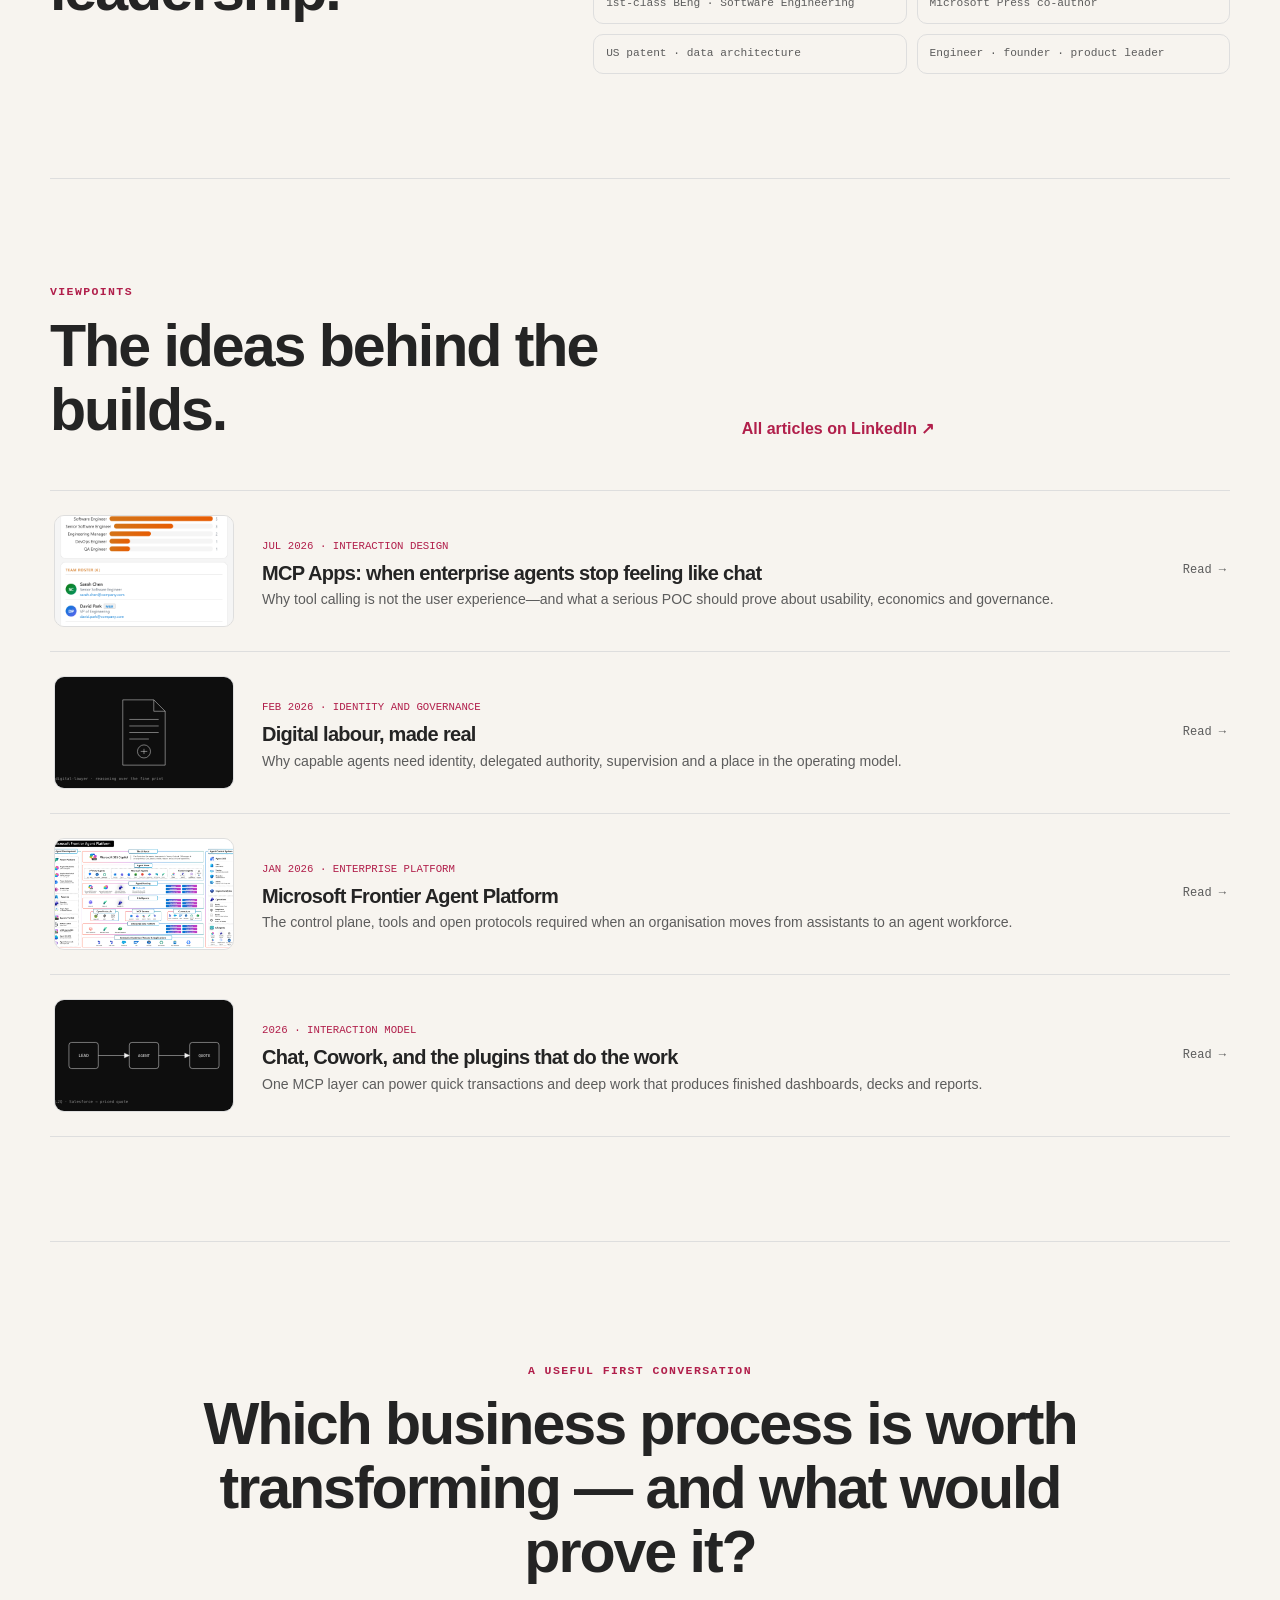
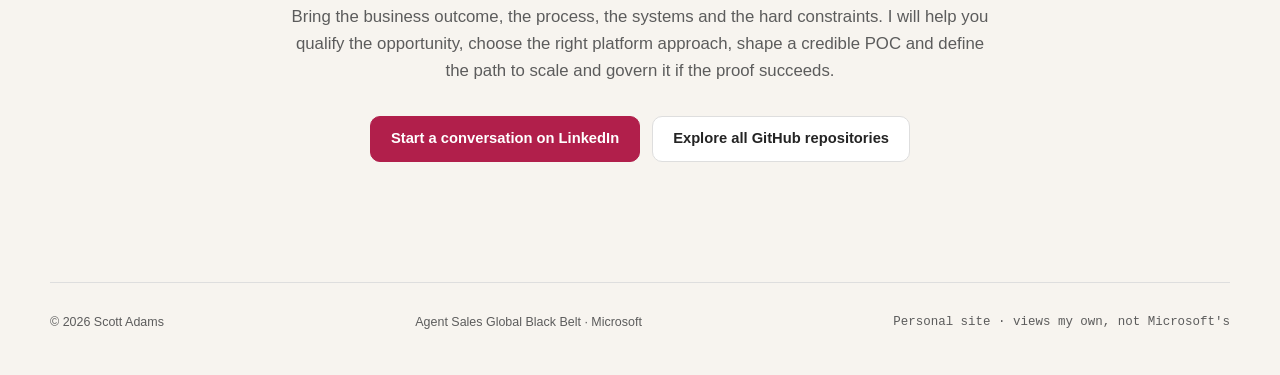
==== commit d5506fde: "Revise MCP Apps article and index.html for clarity on shared capability layer; update descriptions a" ====
--- a/index.html
+++ b/index.html
@@ -382,21 +382,22 @@
             <div class="showcase-title-row">
               <div>
                 <p class="showcase-eyebrow">02 · Enterprise services</p>
-                <h3>One governed tool layer. Four agent surfaces.</h3>
+                <h3>One shared MCP capability layer. Multiple ways of working.</h3>
               </div>
               <span class="repo-slug">ess-mcp</span>
             </div>
             <p class="case-outcome">
-              Employees and managers stop navigating system boundaries. The same enterprise toolset
-              powers Copilot chat, Cowork deliverables, rich MCP Apps and an autonomous Agent 365 teammate.
+              This reference build demonstrates how employees and managers could complete cross-system
+              tasks with less navigation. Shared MCP servers support a Copilot declarative agent, MCP Apps
+              in compatible hosts, five Copilot Cowork plugins and an autonomous demo integrated with Microsoft Agent 365.
             </p>
             <dl class="evidence-grid">
               <div><dt>7</dt><dd>Enterprise MCP servers</dd></div>
-              <div><dt>204</dt><dd>Actionable tools</dd></div>
+              <div><dt>204</dt><dd>MCP tools</dd></div>
               <div><dt>76</dt><dd>Interactive widgets</dd></div>
-              <div><dt>4</dt><dd>Agent shapes</dd></div>
+              <div><dt>4</dt><dd>Worked implementation patterns</dd></div>
             </dl>
-            <p class="case-pattern"><strong>Transformation pattern:</strong> replace fragmented self-service journeys with one governed agent capability layer.</p>
+            <p class="case-pattern"><strong>Transformation pattern:</strong> replace duplicated integration work with a shared MCP capability layer, then apply identity, policy and operations end to end for each host and runtime.</p>
             <div class="case-actions">
               <a class="text-link" href="repos/ess-mcp.html">Open the case study →</a>
               <a class="text-link muted-link" href="https://github.com/scadam/ess-mcp" target="_blank" rel="noopener">GitHub ↗</a>
@@ -597,7 +598,7 @@
         <a class="article" href="articles/mcp-apps.html">
           <div class="article-thumb"><img src="assets/repos/ess-mcp/widget-team-dashboard.png" alt="Interactive MCP App people-leader dashboard" loading="lazy" /></div>
           <div class="article-text">
-            <span class="article-meta">Mar 2026 · Interaction design</span>
+            <span class="article-meta">Jul 2026 · Interaction design</span>
             <h3>MCP Apps: when enterprise agents stop feeling like chat</h3>
             <p>Why tool calling is not the user experience—and what a serious POC should prove about usability, economics and governance.</p>
           </div>
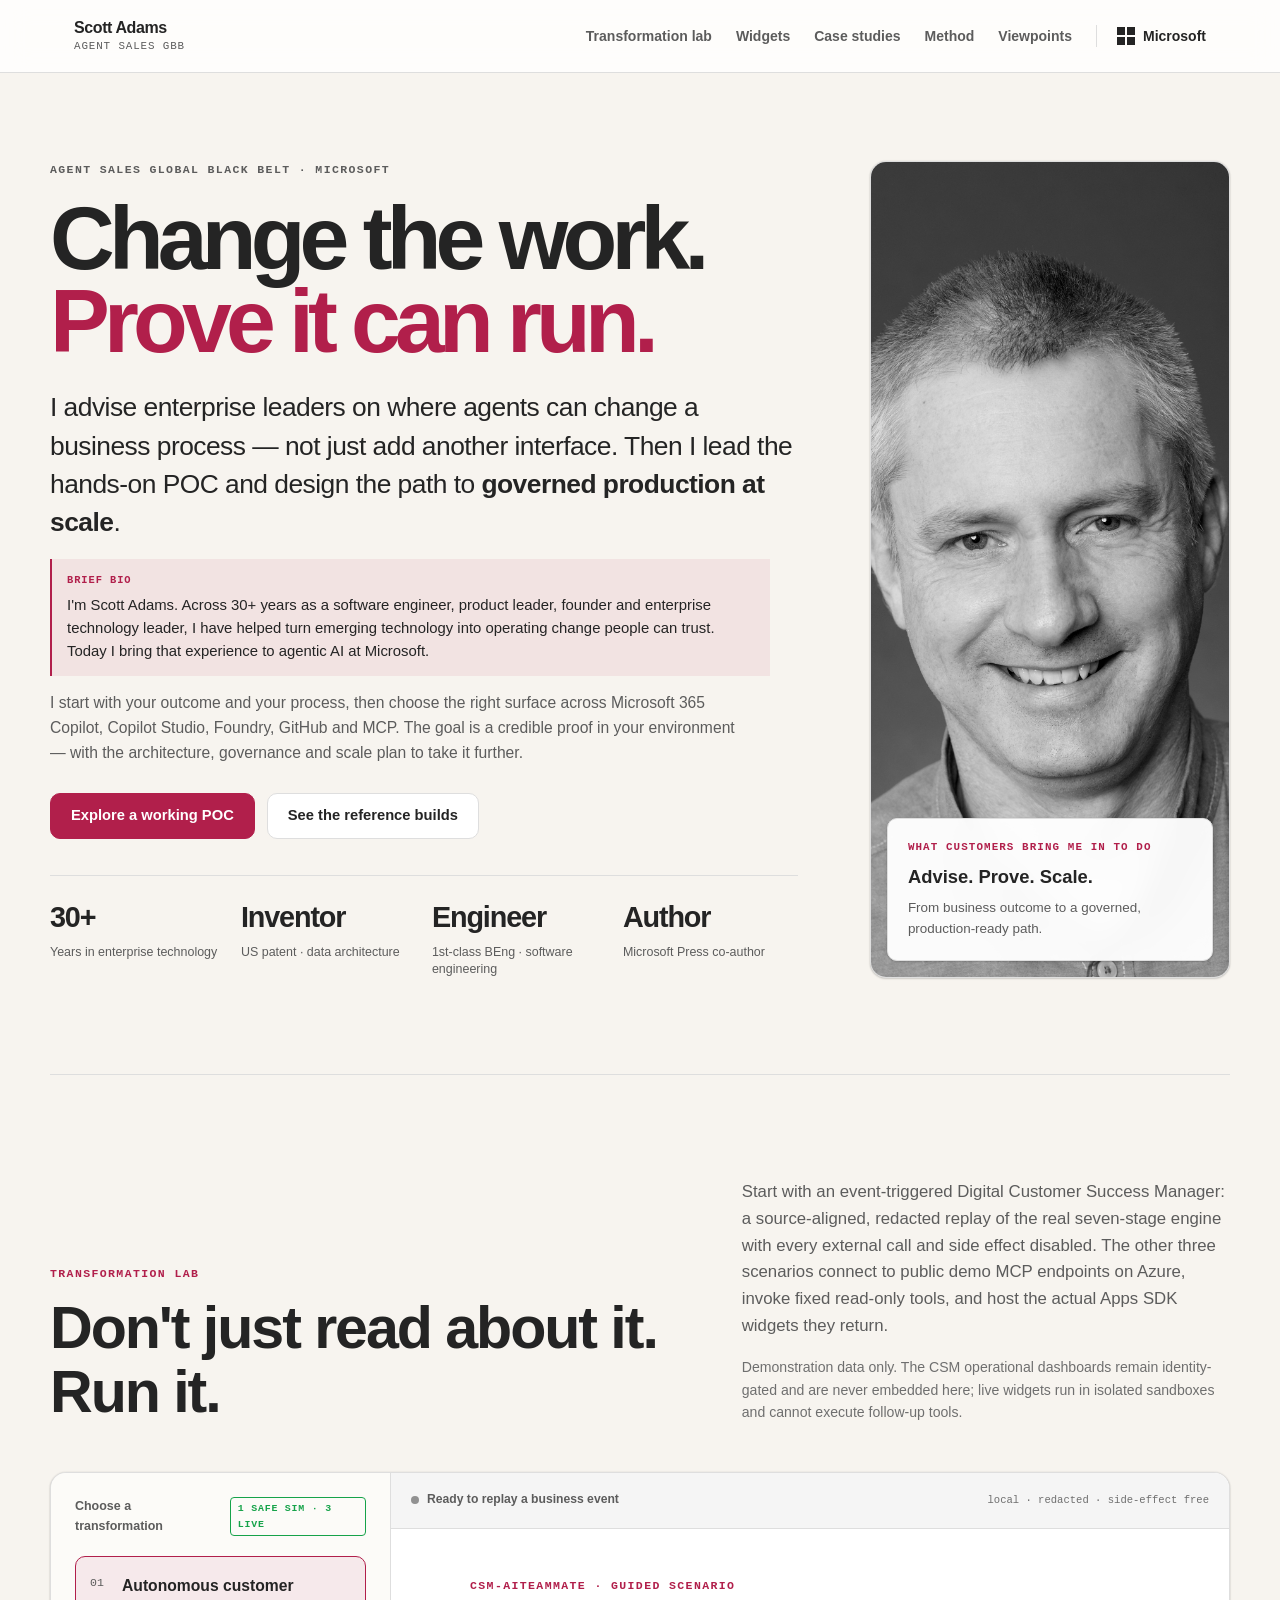
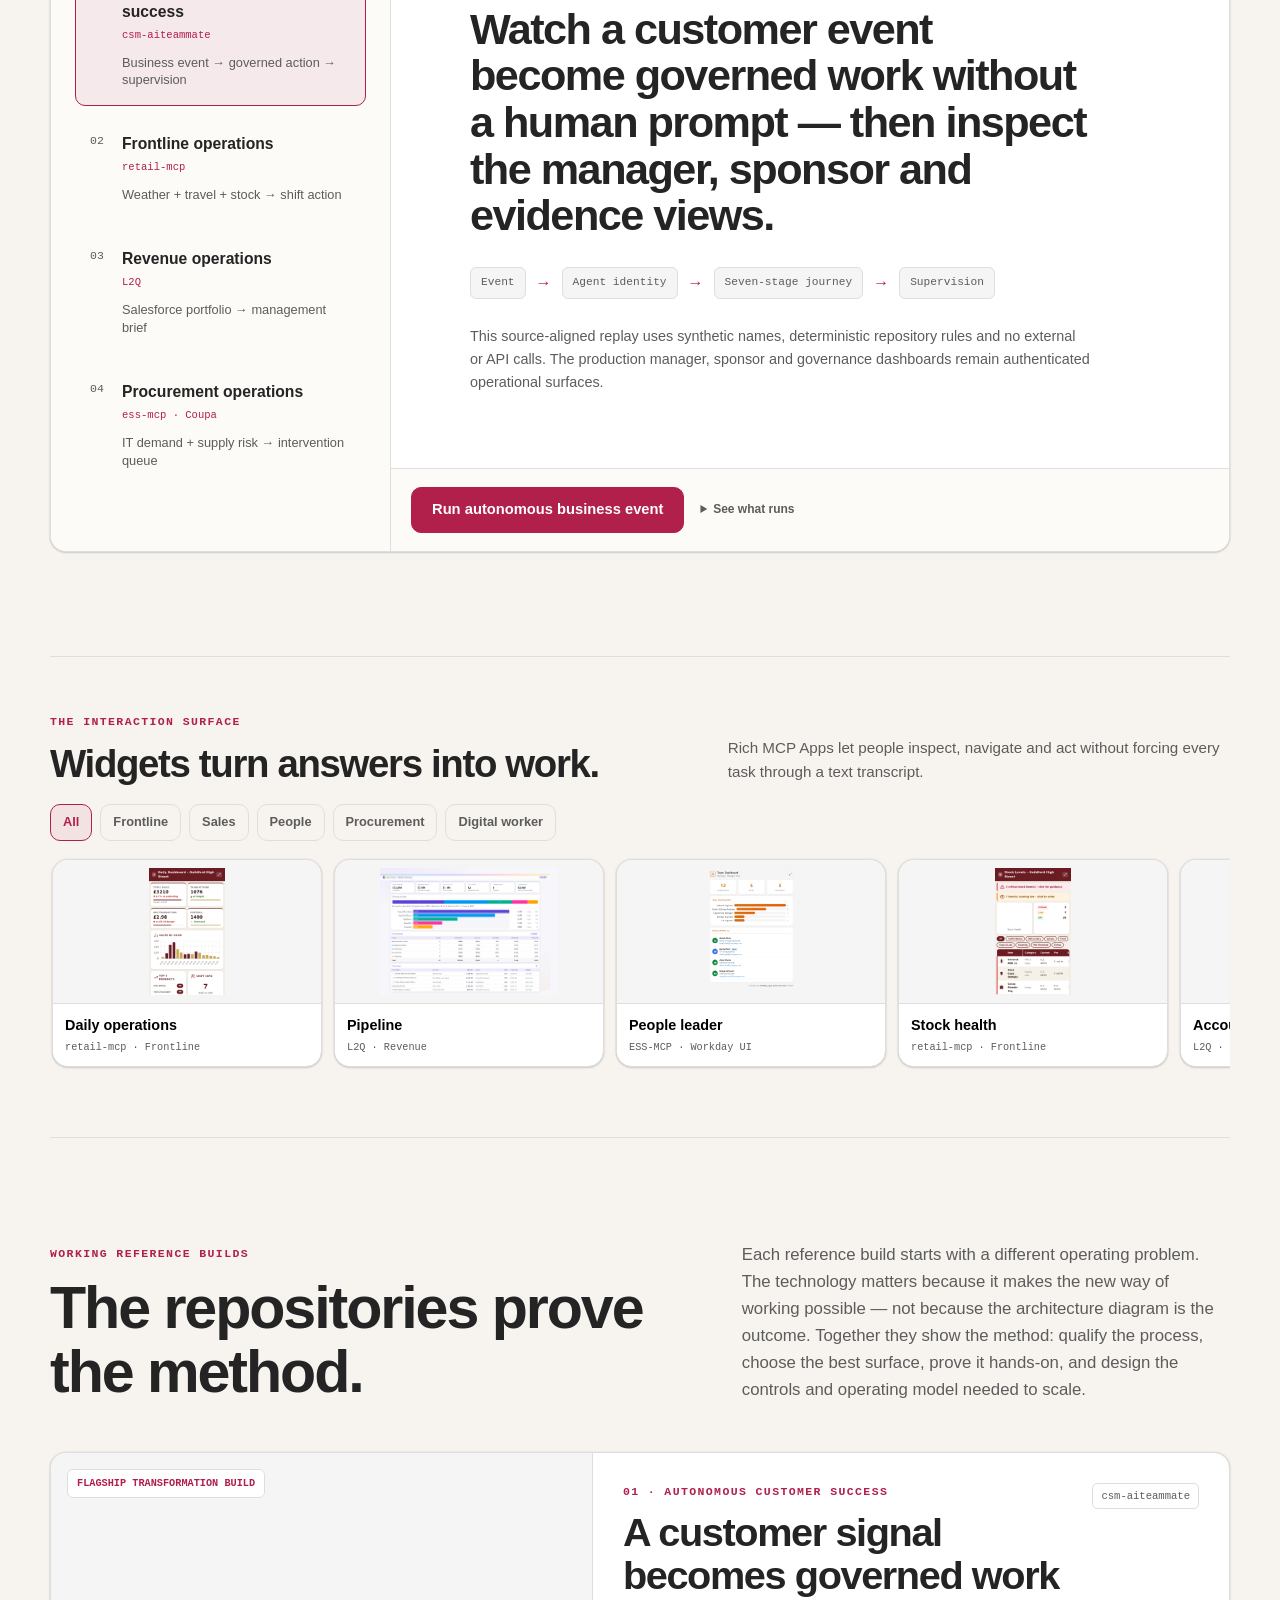
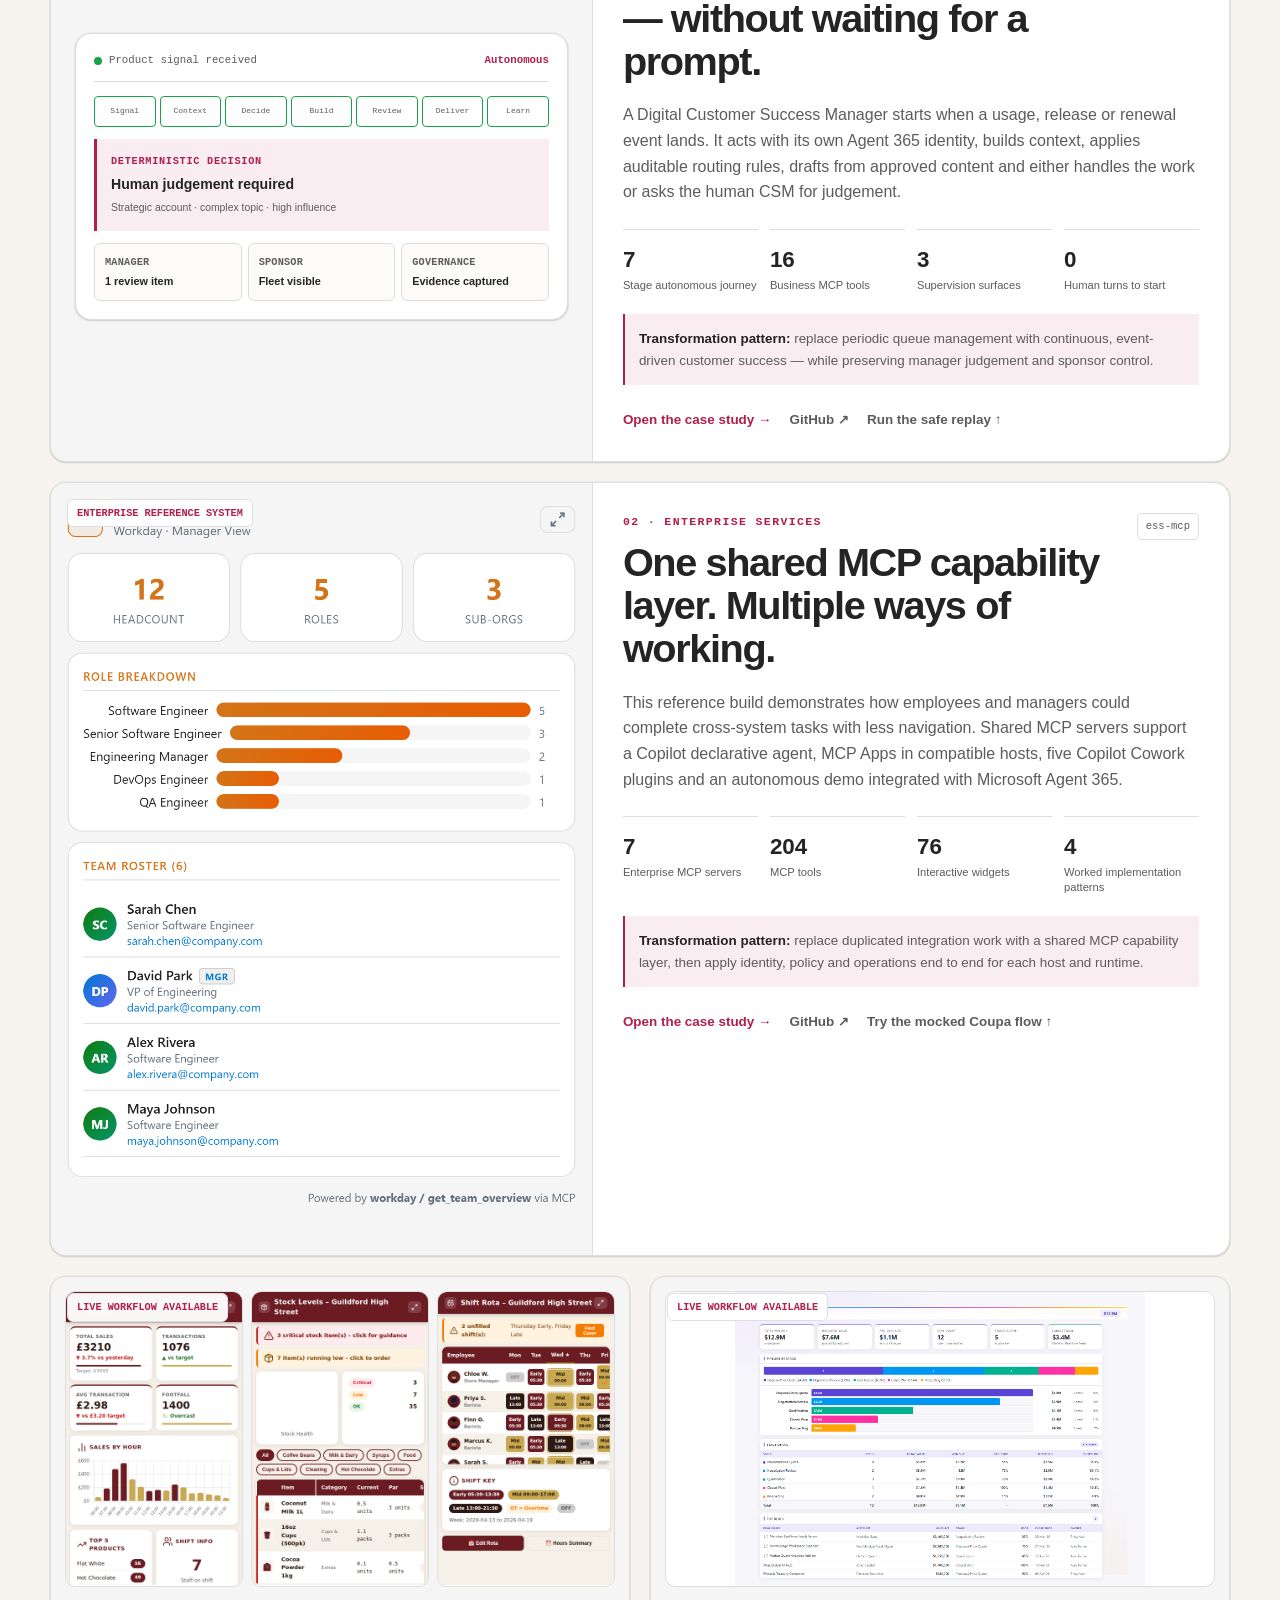
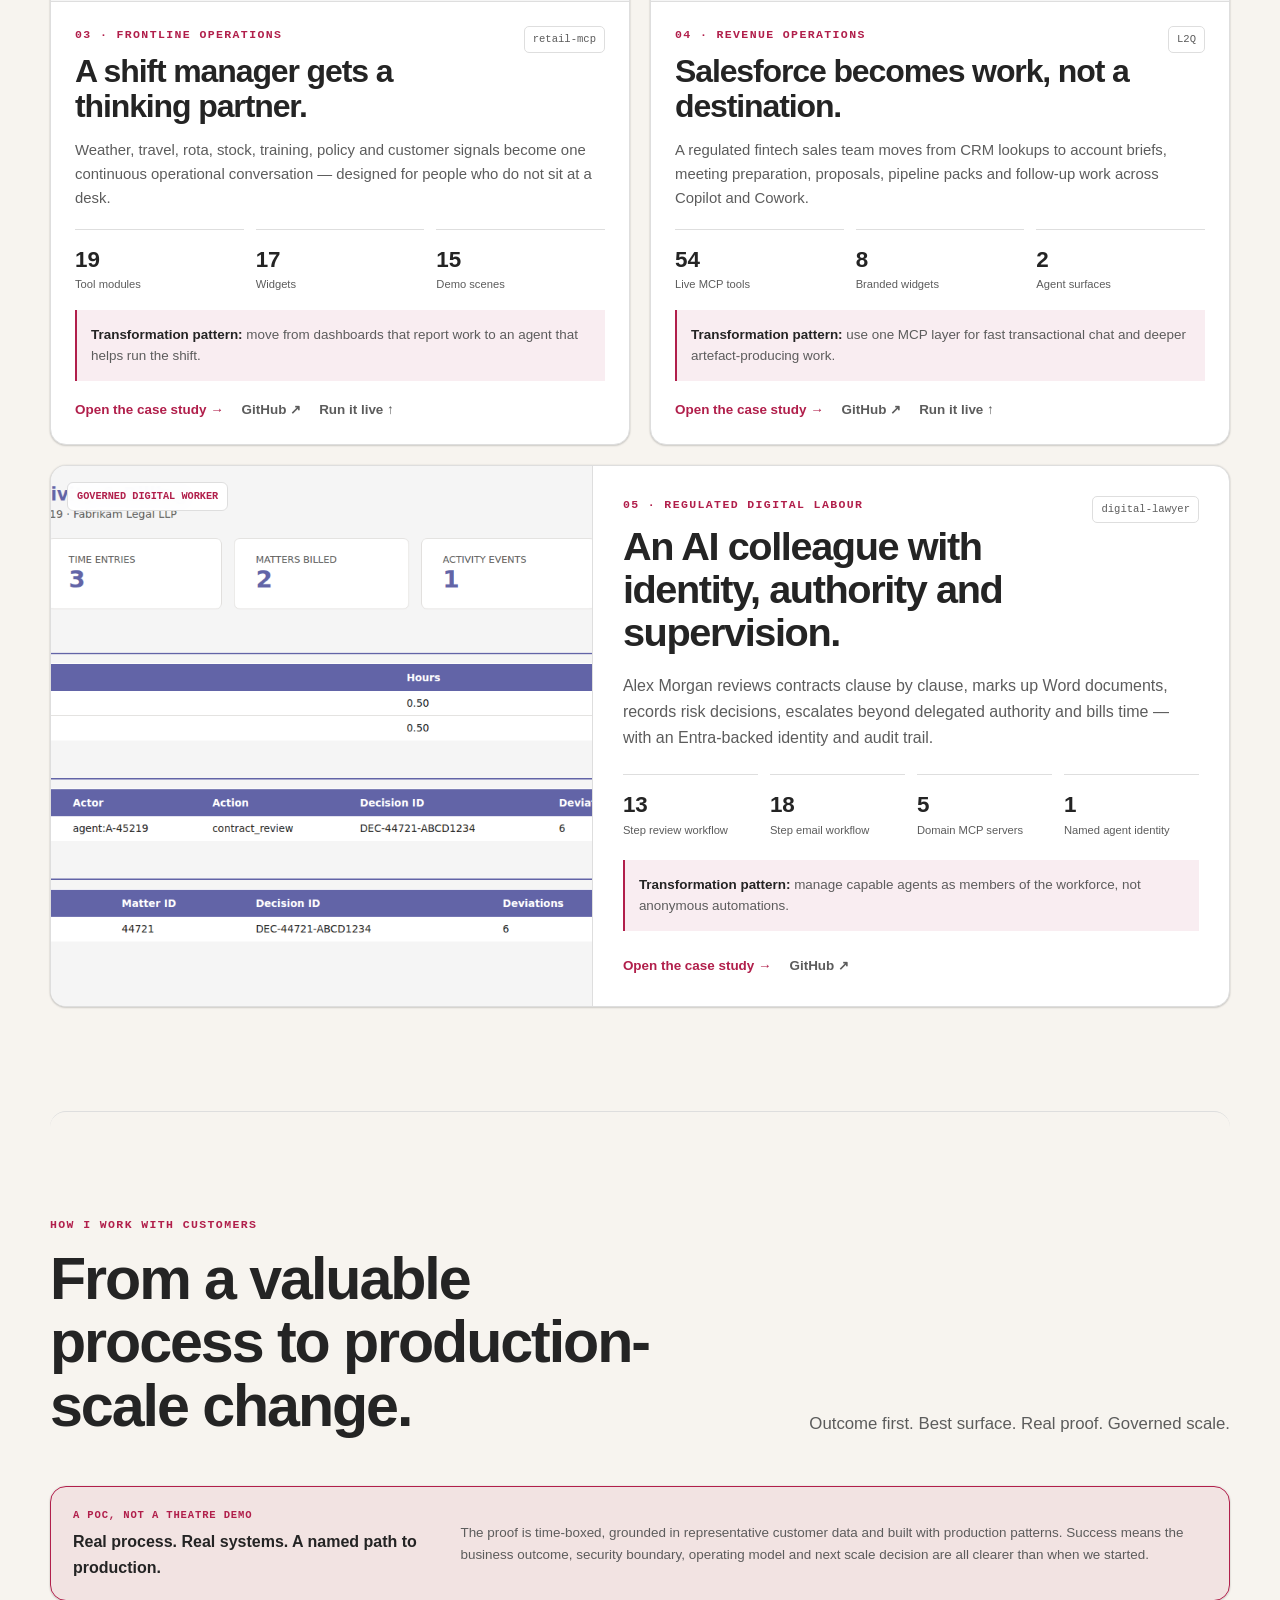
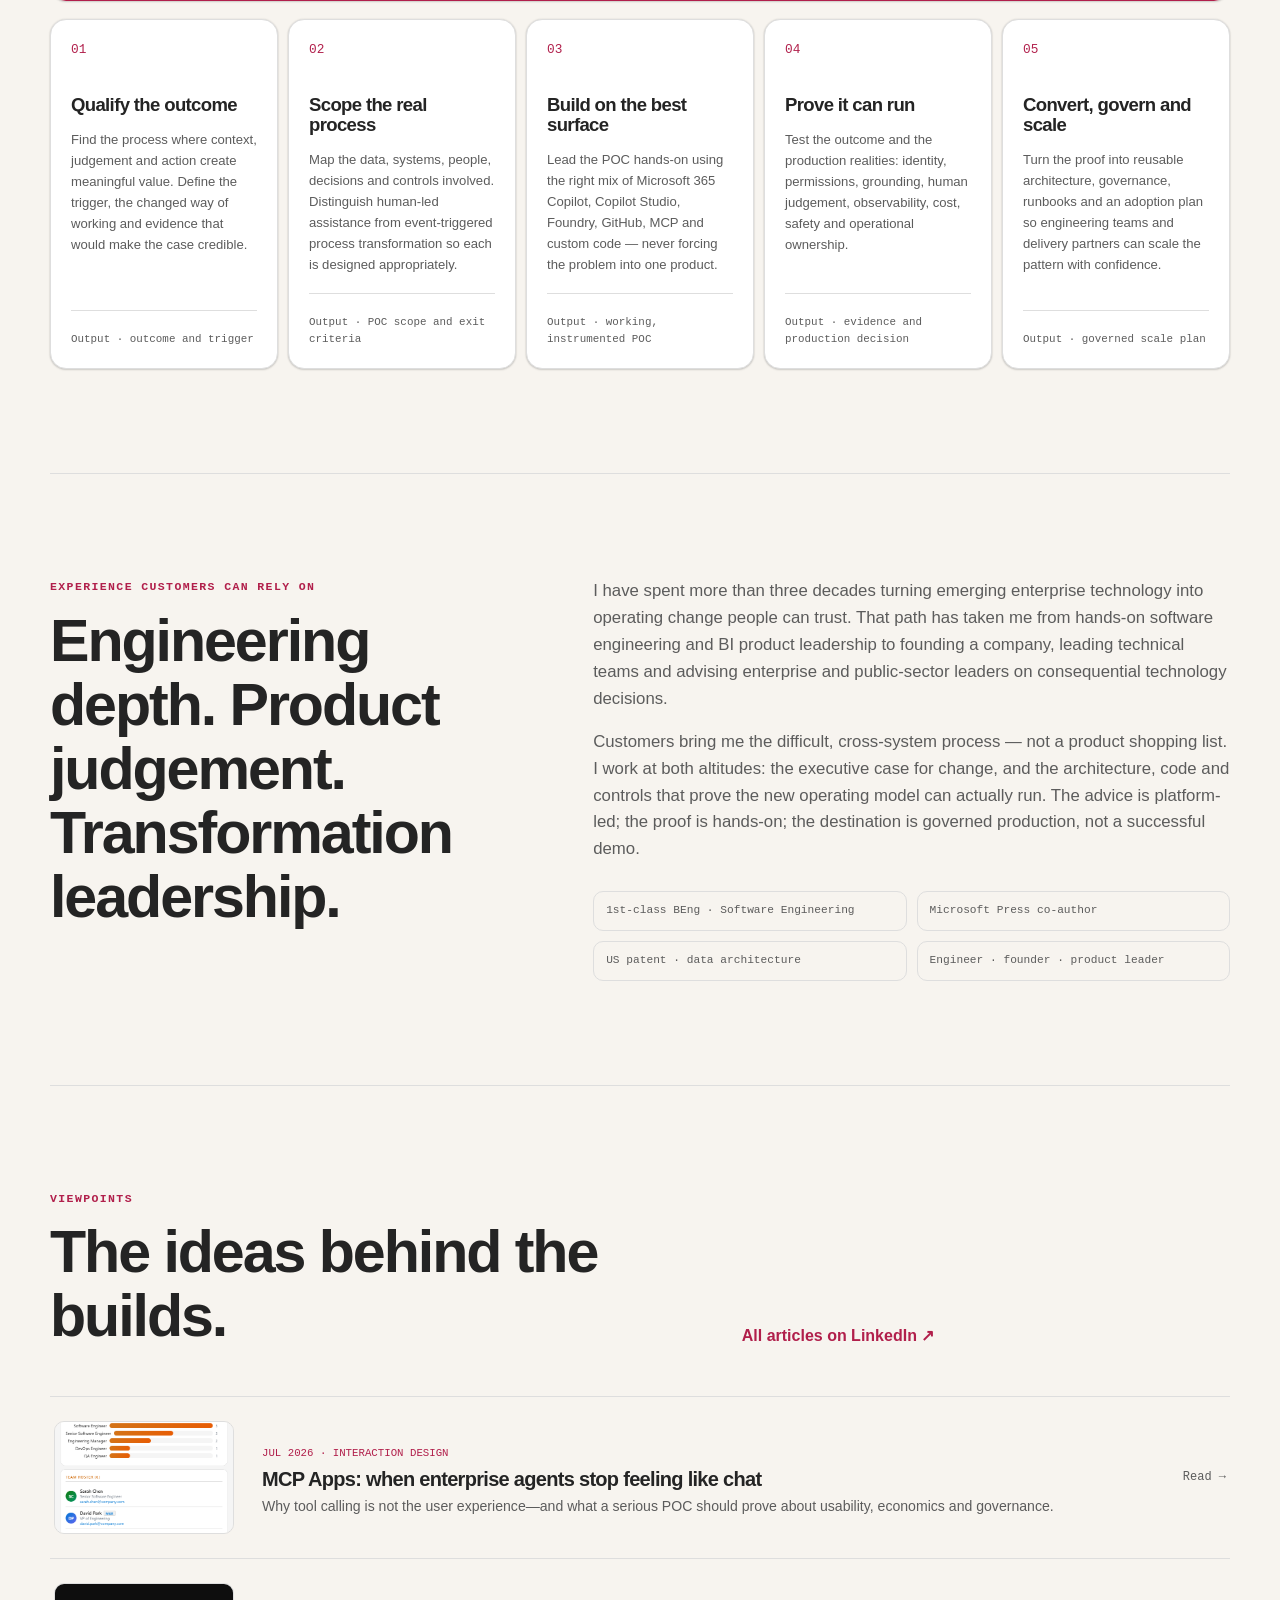
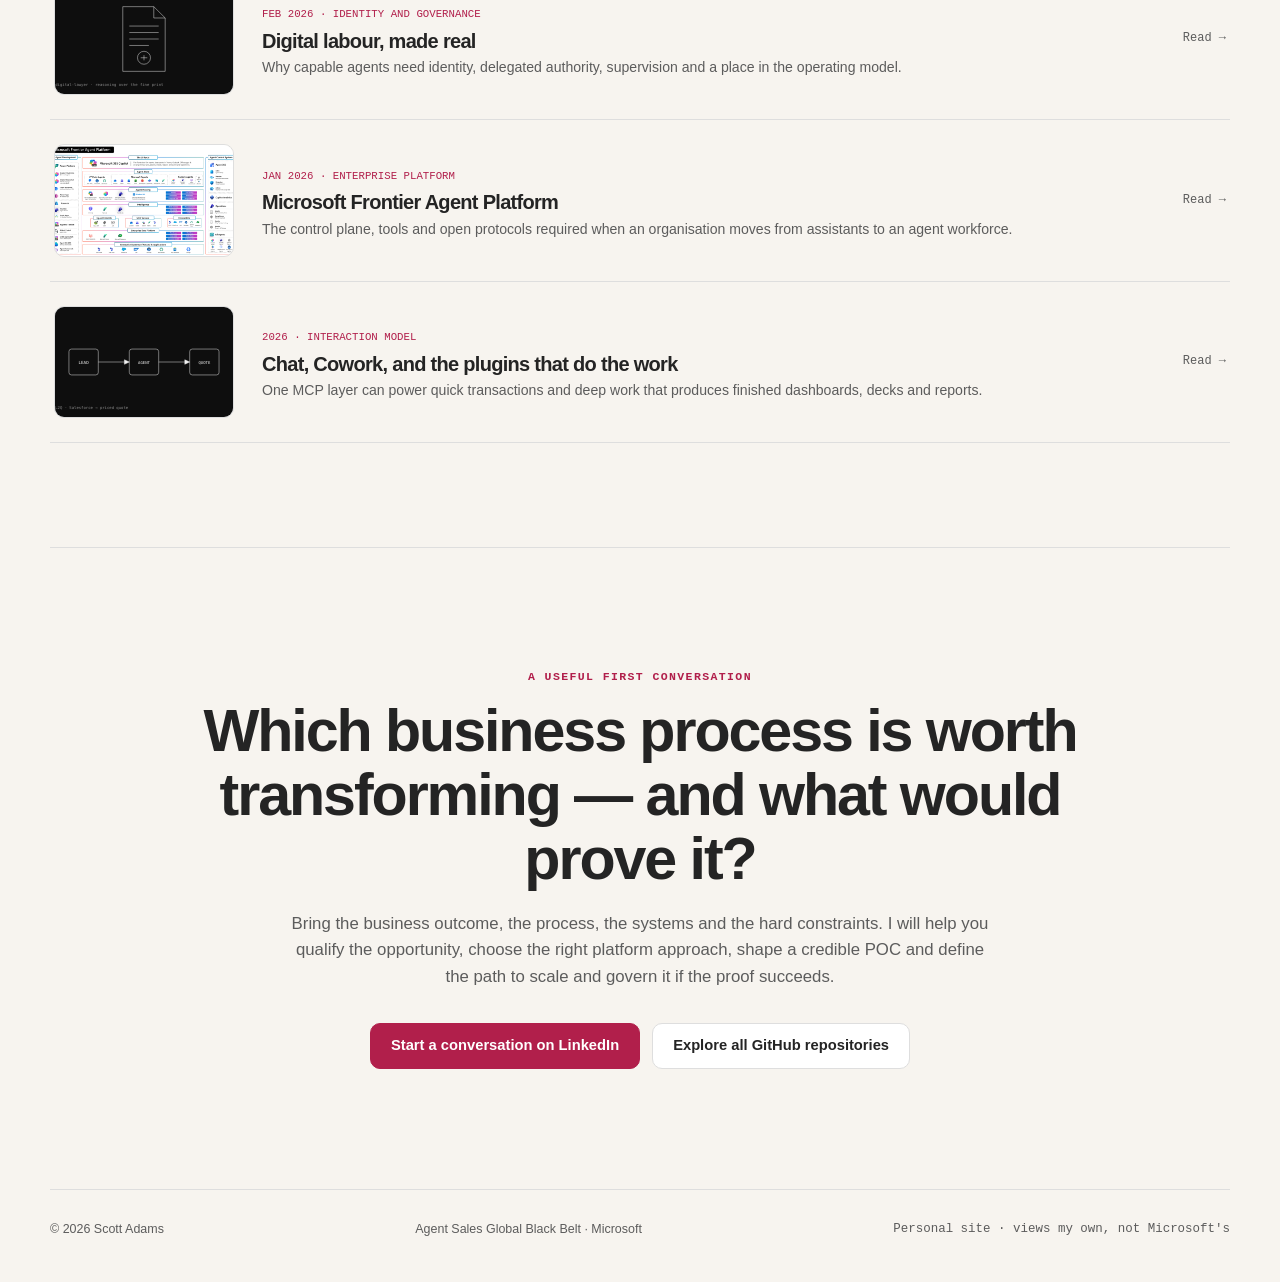
==== commit 2b0c9f42: "Update index.html and styles.css for enhanced social media sharing and showcase layout improvements" ====
--- a/index.html
+++ b/index.html
@@ -13,8 +13,17 @@
   <meta property="og:description" content="Trusted advice, hands-on POCs and governed paths to production-scale agentic AI transformation." />
   <meta property="og:type" content="website" />
   <meta property="og:url" content="https://scott-adams.ai" />
-  <meta property="og:image" content="https://scott-adams.ai/assets/repos/ess-mcp/widget-team-dashboard.png" />
-  <meta property="og:image:alt" content="An enterprise agent dashboard from Scott Adams' ESS-MCP reference implementation" />
+  <meta property="og:image" content="https://scott-adams.ai/assets/article-frontier/platform-diagram.jpg?v=20260714" />
+  <meta property="og:image:secure_url" content="https://scott-adams.ai/assets/article-frontier/platform-diagram.jpg?v=20260714" />
+  <meta property="og:image:type" content="image/jpeg" />
+  <meta property="og:image:width" content="1488" />
+  <meta property="og:image:height" content="837" />
+  <meta property="og:image:alt" content="Microsoft Frontier Agent Platform — from the Microsoft 365 Copilot front door to the Agent 365 control system" />
+  <meta name="twitter:card" content="summary_large_image" />
+  <meta name="twitter:title" content="Scott Adams — Agentic AI transformation, POC to production" />
+  <meta name="twitter:description" content="Trusted advice, hands-on POCs and governed paths to production-scale agentic AI transformation." />
+  <meta name="twitter:image" content="https://scott-adams.ai/assets/article-frontier/platform-diagram.jpg?v=20260714" />
+  <meta name="twitter:image:alt" content="Microsoft Frontier Agent Platform — from the Microsoft 365 Copilot front door to the Agent 365 control system" />
 
   <script>
     (() => {
@@ -407,8 +416,10 @@
         </article>
 
         <article class="showcase-card">
-          <div class="showcase-media">
-            <img src="assets/repos/retail-mcp/dashboard.png" alt="Frontline retail operations dashboard" loading="lazy" />
+          <div class="showcase-media showcase-collage" aria-label="Frontline retail agent screens">
+            <img src="assets/repos/retail-mcp/dashboard.png" alt="Retail daily operations dashboard" loading="lazy" />
+            <img src="assets/repos/retail-mcp/stock.png" alt="Retail stock health screen" loading="lazy" />
+            <img src="assets/repos/retail-mcp/rota.png" alt="Retail team rota screen" loading="lazy" />
             <span class="live-label">Live workflow available</span>
           </div>
           <div class="showcase-copy">
--- a/styles.css
+++ b/styles.css
@@ -2060,6 +2060,7 @@
 .showcase-grid {
   display: grid;
   grid-template-columns: repeat(2, minmax(0, 1fr));
+  align-items: start;
   gap: 20px;
 }
 
@@ -2069,6 +2070,65 @@
   border-radius: var(--radius);
   background: var(--cp-surface);
   box-shadow: var(--card-shadow);
+}
+
+.showcase-card:not(.showcase-featured) {
+  display: flex;
+  flex-direction: column;
+}
+
+.showcase-card:not(.showcase-featured) .showcase-media {
+  display: grid;
+  width: 100%;
+  min-height: 0;
+  aspect-ratio: 16 / 9;
+  place-items: center;
+  padding: 14px;
+}
+
+.showcase-card:not(.showcase-featured) .showcase-media img {
+  width: 100%;
+  height: 100%;
+  min-height: 0;
+  border: 1px solid var(--cp-border);
+  border-radius: var(--small-radius);
+  background: var(--cp-surface);
+  object-fit: contain;
+  object-position: center;
+}
+
+.showcase-card:not(.showcase-featured) .showcase-collage {
+  grid-template-columns: repeat(3, minmax(0, 1fr));
+  gap: 8px;
+}
+
+.showcase-card:not(.showcase-featured) .showcase-collage img {
+  min-width: 0;
+}
+
+.showcase-card:not(.showcase-featured) .showcase-copy {
+  padding: 24px;
+}
+
+.showcase-card:not(.showcase-featured) h3 {
+  font-size: clamp(1.5rem, 2.5vw, 2.1rem);
+}
+
+.showcase-card:not(.showcase-featured) .case-outcome {
+  margin-top: 16px;
+  font-size: 0.93rem;
+}
+
+.showcase-card:not(.showcase-featured) .evidence-grid {
+  margin-top: 18px;
+}
+
+.showcase-card:not(.showcase-featured) .case-pattern {
+  margin-top: 18px;
+}
+
+.showcase-card:not(.showcase-featured) .case-actions {
+  margin-top: 18px;
 }
 
 .showcase-featured {
